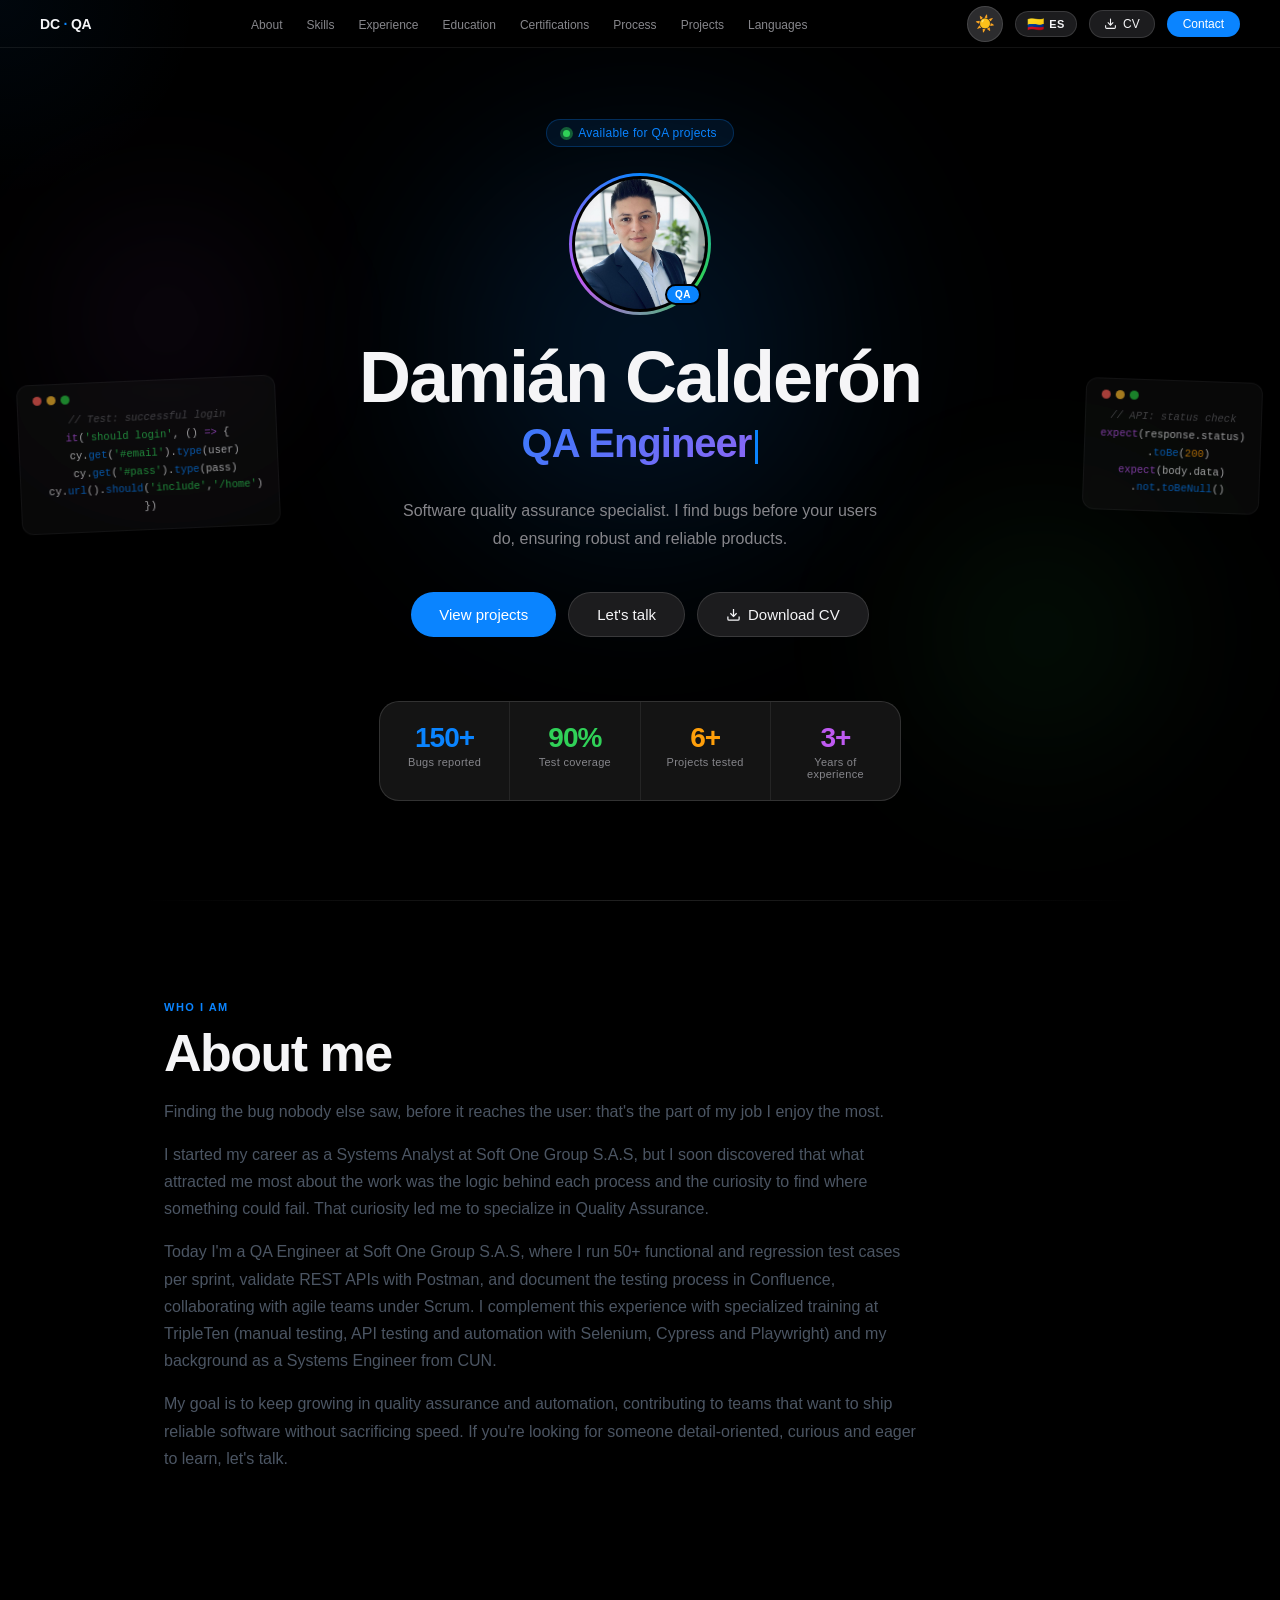
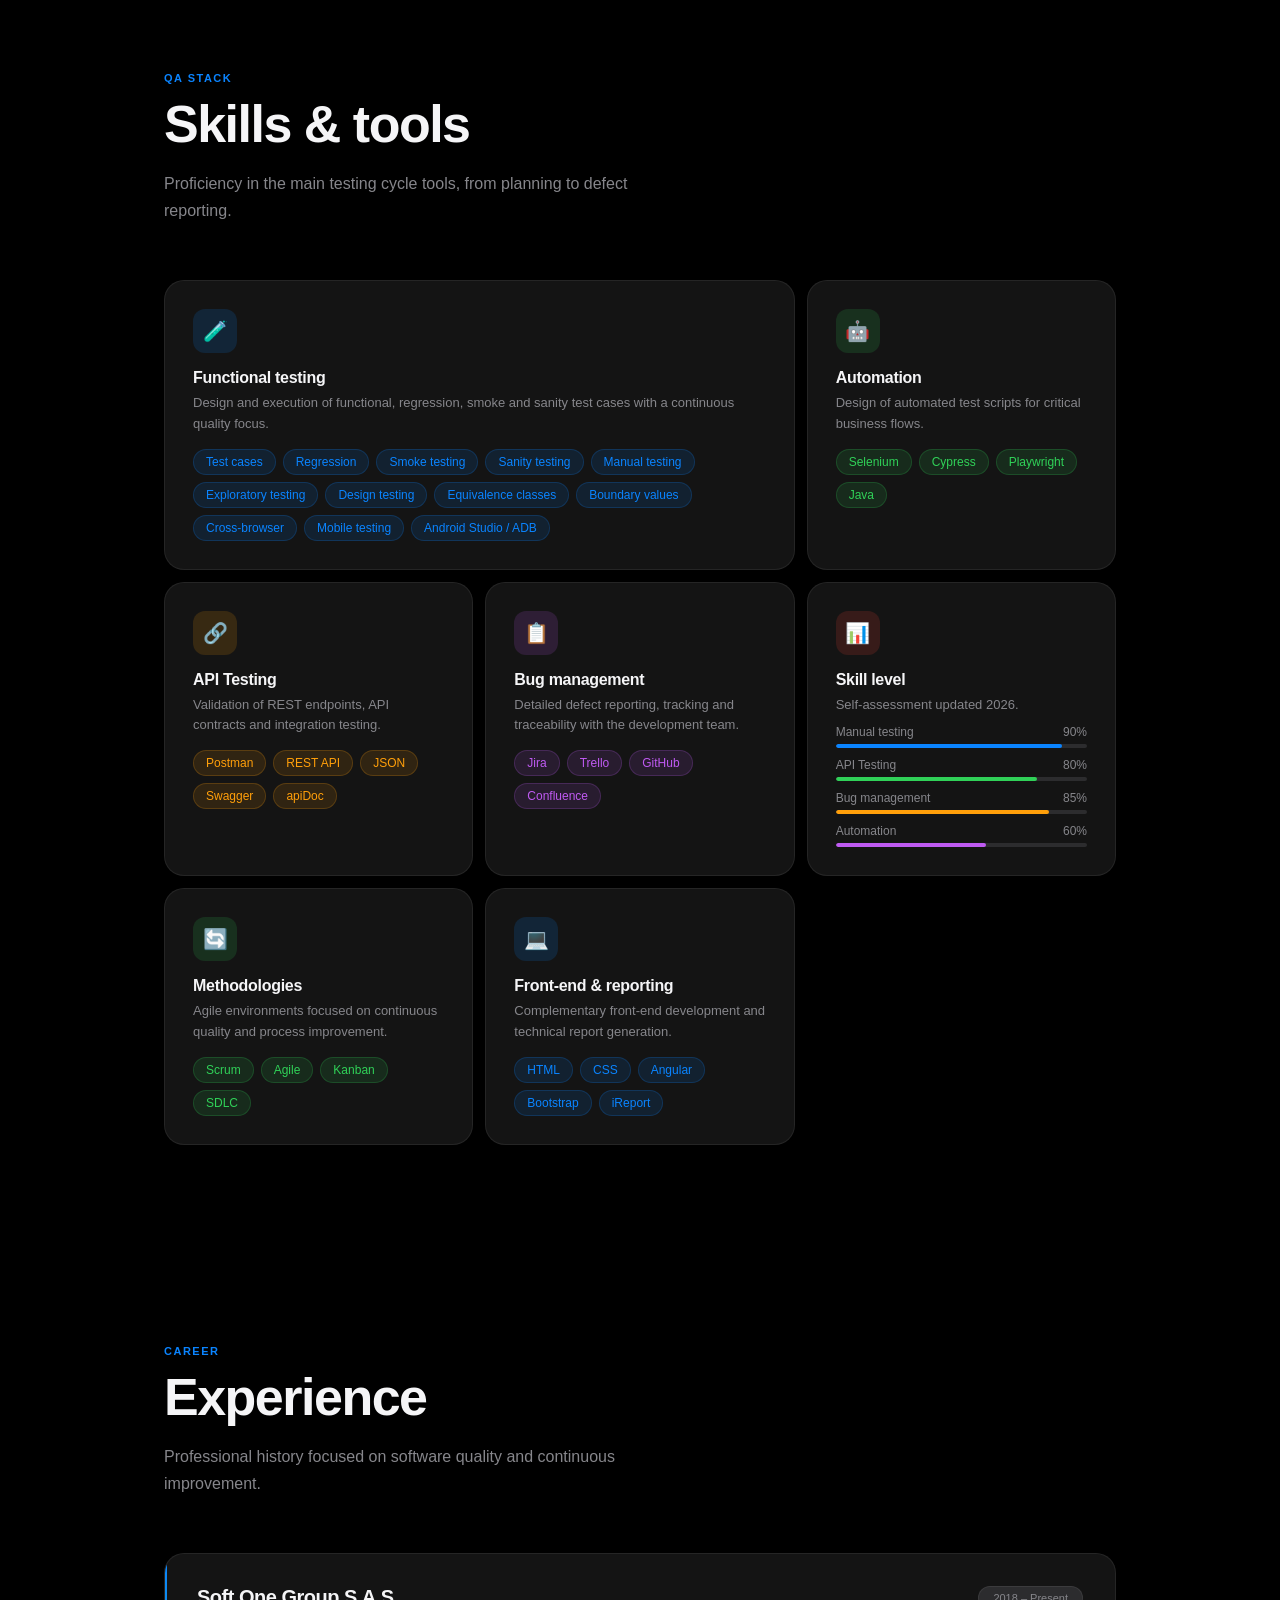
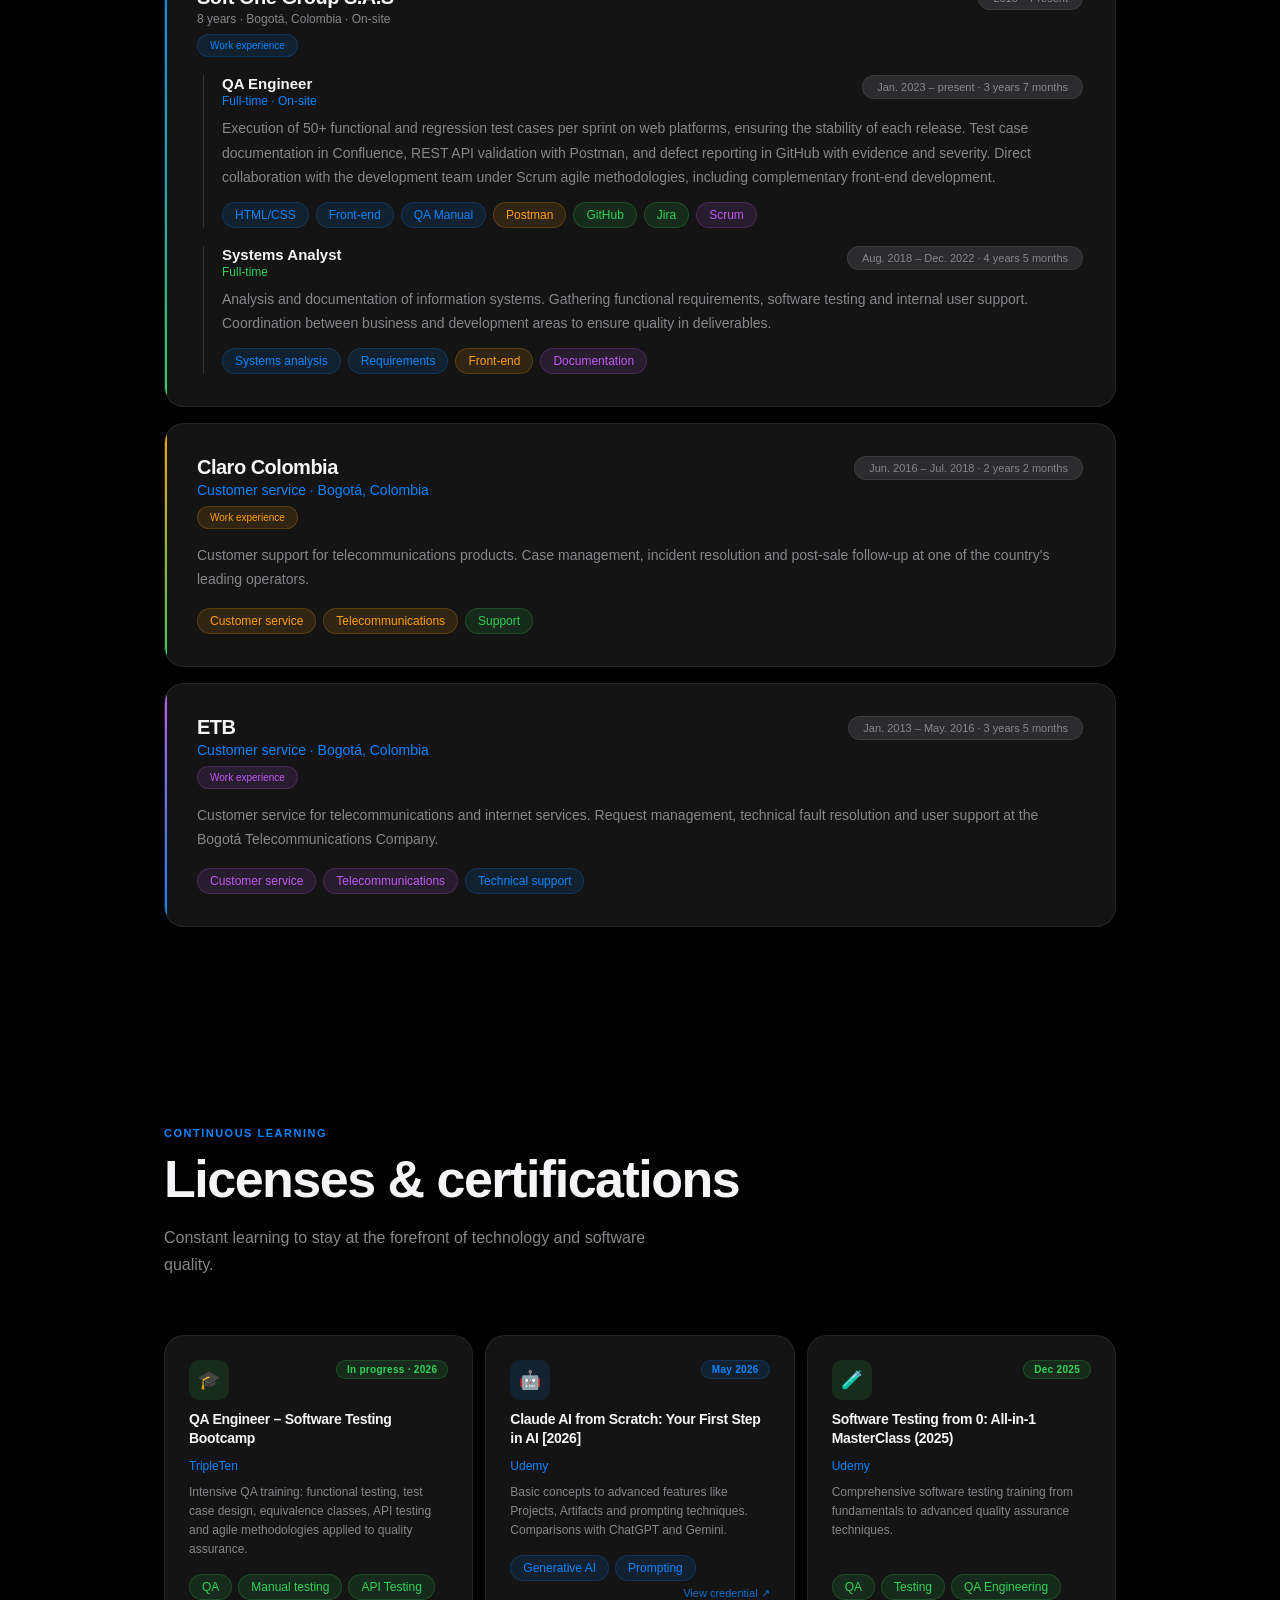
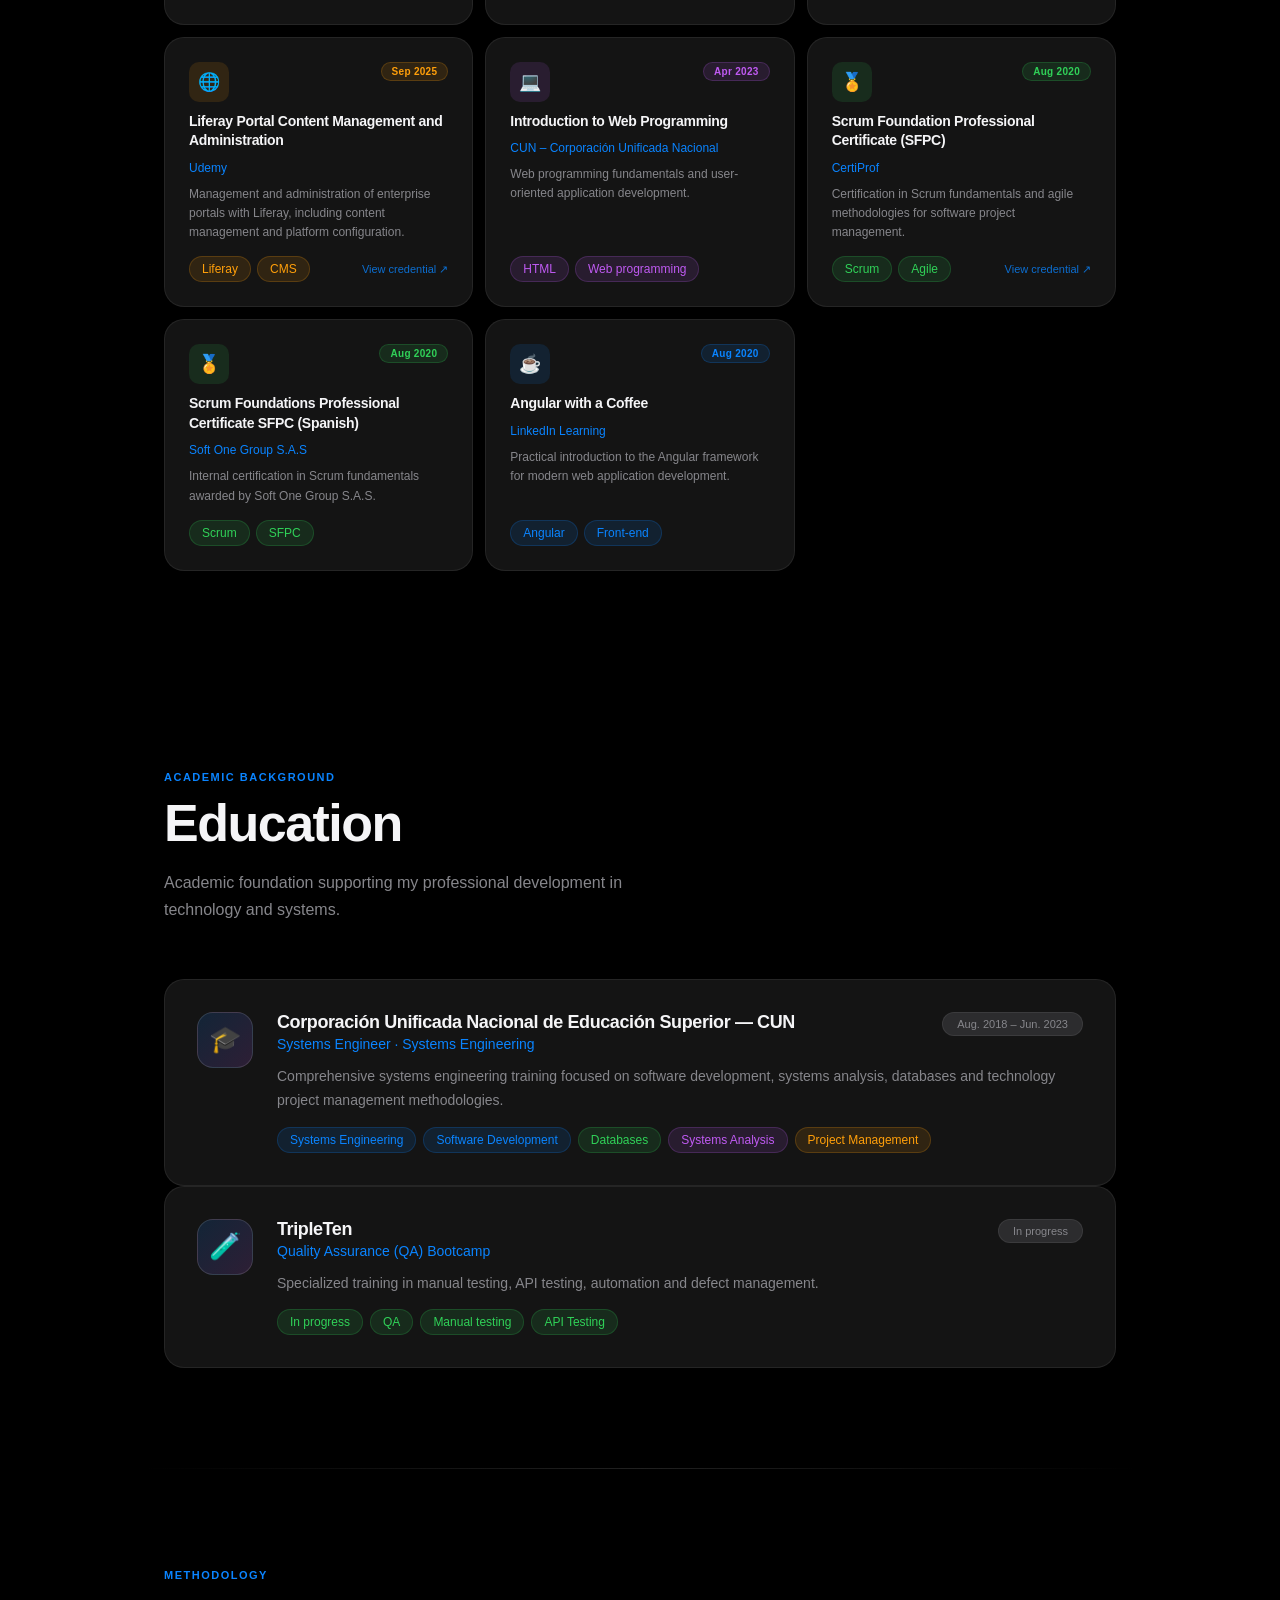
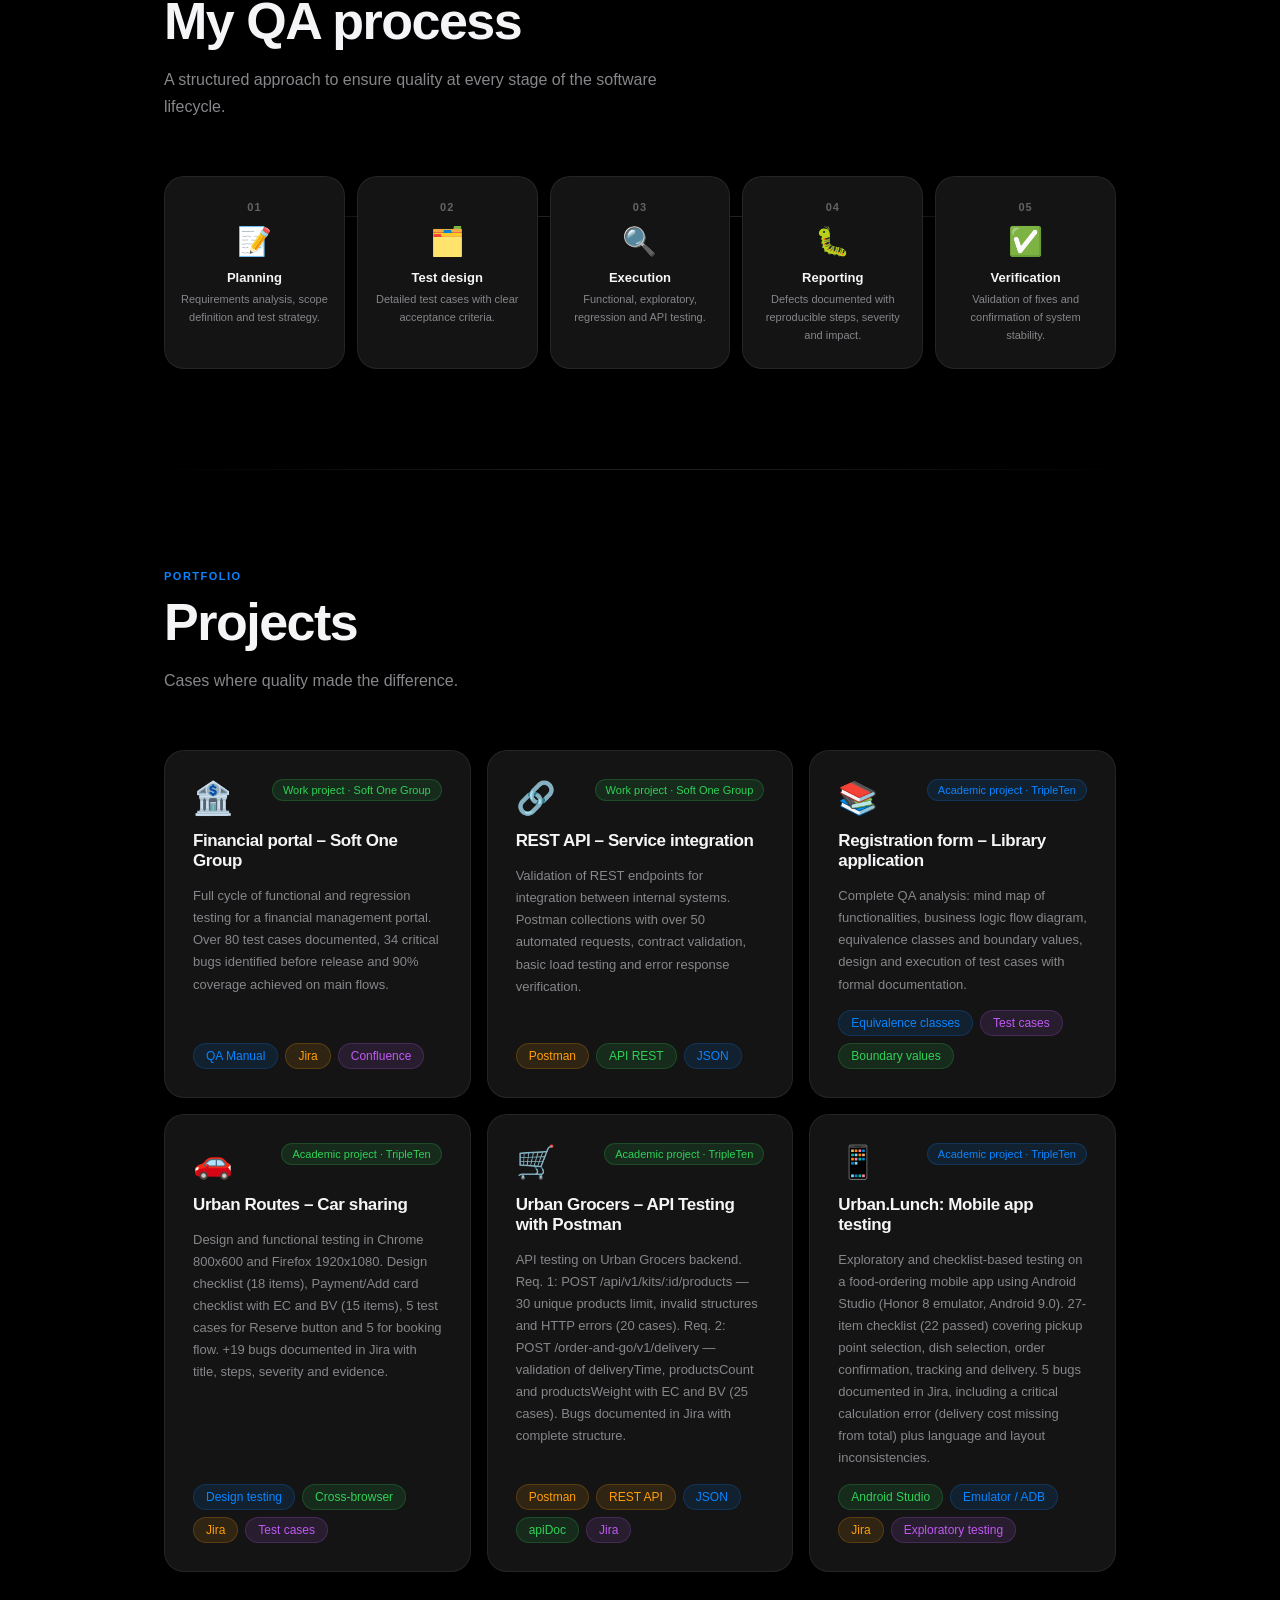
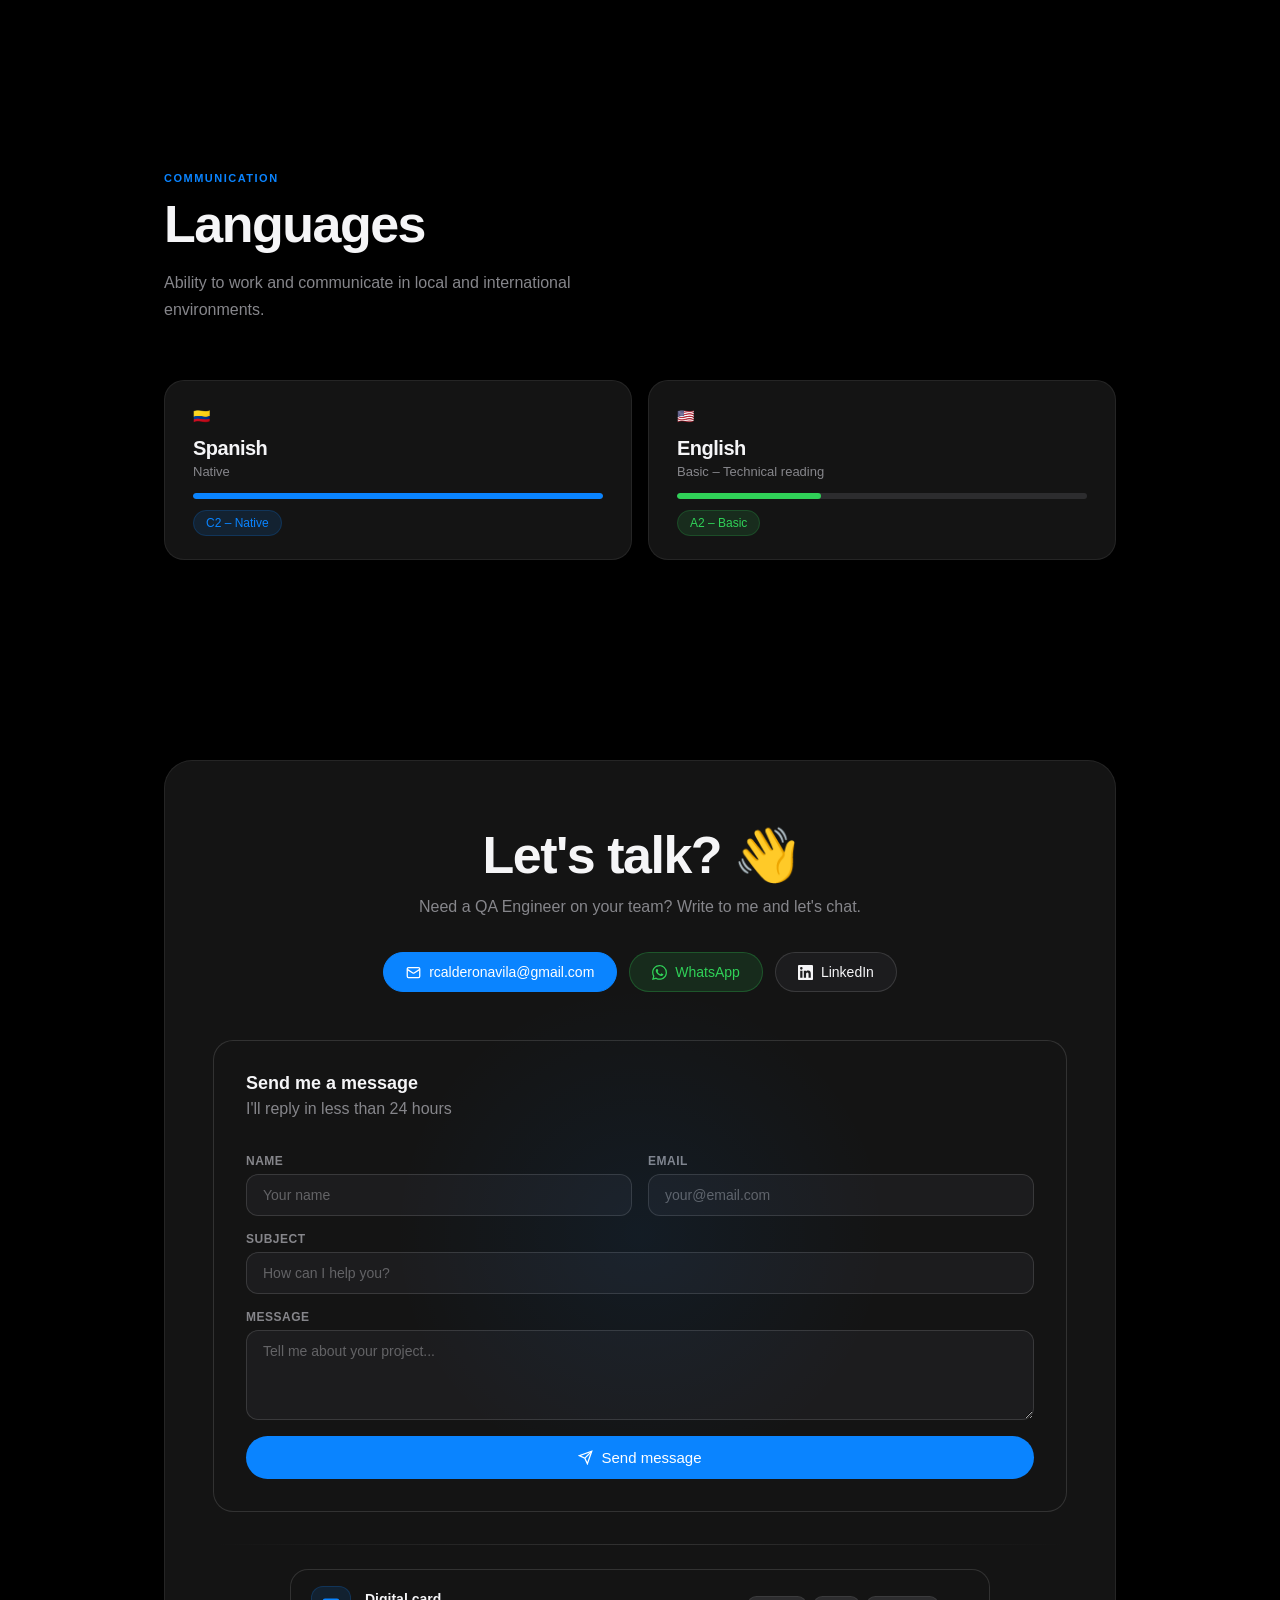
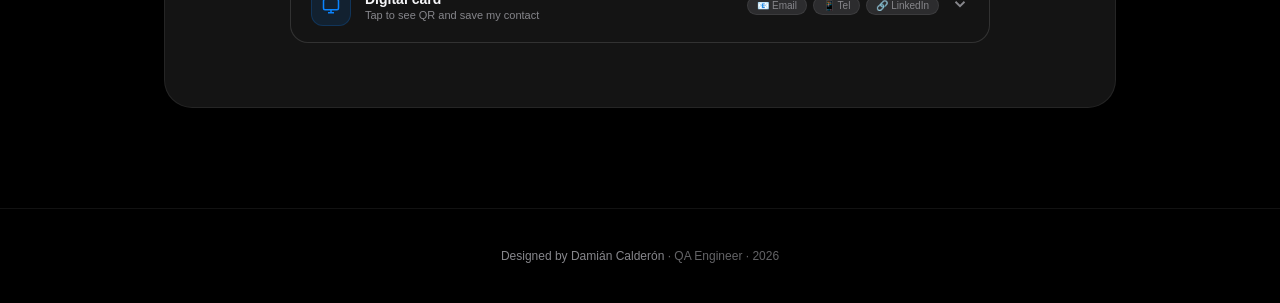
==== portafolio_damian_todo_en_uno.html @ 84bf63a2 "Add files via upload se ajusta proyectos" ====
<!DOCTYPE html>
<html lang="es" data-theme="dark" data-lang="es">
<head>
  <meta charset="UTF-8"/>
  <meta name="viewport" content="width=device-width, initial-scale=1.0"/>
  <title>Damián Calderón – QA Engineer | Bogotá, Colombia</title>

  <!-- SEO -->
  <meta name="description" content="Damián Calderón – QA Engineer especialista en aseguramiento de calidad de software. Pruebas funcionales, API testing, Postman, Jira. Bogotá, Colombia."/>
  <meta name="keywords" content="QA Engineer, Quality Assurance, Tester, Bogotá, Colombia, Damián Calderón, pruebas software, Postman, Jira, Scrum"/>
  <meta name="author" content="Damián Calderón"/>
  <meta name="robots" content="index, follow"/>

  <!-- Open Graph -->
  <meta property="og:title" content="Damián Calderón – QA Engineer"/>
  <meta property="og:description" content="Especialista en aseguramiento de calidad de software. Encuentro los bugs antes que tus usuarios."/>
  <meta property="og:type" content="website"/>
  <meta property="og:url" content="https://damian-calderon-qa.netlify.app/"/>
  <meta property="og:image" content="https://damian-calderon-qa.netlify.app/perfilDamian.jpeg"/>
  <meta property="og:locale" content="es_CO"/>

  <!-- Twitter Card -->
  <meta name="twitter:card" content="summary_large_image"/>
  <meta name="twitter:title" content="Damián Calderón – QA Engineer"/>
  <meta name="twitter:description" content="Especialista en aseguramiento de calidad de software en Bogotá, Colombia."/>
  <meta name="twitter:image" content="https://damian-calderon-qa.netlify.app/perfilDamian.jpeg"/>

  <!-- Favicon -->
  <link rel="icon" href="data:image/svg+xml,<svg xmlns='http://www.w3.org/2000/svg' viewBox='0 0 100 100'><rect width='100' height='100' rx='22' fill='%230a84ff'/><text y='.9em' font-size='52' font-family='system-ui,sans-serif' font-weight='700' fill='white' x='50%' text-anchor='middle' dy='0.1em'>DC</text></svg>"/>

  <style>
/* ── RESET ── */
*, *::before, *::after { margin: 0; padding: 0; box-sizing: border-box; }

/* ── TOKENS ── */
[data-theme="dark"] {
  --bg: #000; --s2: #141414; --s3: #1c1c1e; --s4: #2c2c2e;
  --border: rgba(255,255,255,0.07); --border2: rgba(255,255,255,0.13);
  --text: #f5f5f7; --muted: #86868b; --muted2: #636366;
  --nav-bg: rgba(0,0,0,0.72); --card-bg: #141414; --card-hover: #1c1c1e;
  --orb1: rgba(10,132,255,0.18); --orb2: rgba(48,209,88,0.10); --orb3: rgba(191,90,242,0.10);
}
[data-theme="light"] {
  --bg: #f5f5f7; --s2: #ffffff; --s3: #f0f0f2; --s4: #e5e5ea;
  --border: rgba(0,0,0,0.08); --border2: rgba(0,0,0,0.14);
  --text: #1d1d1f; --muted: #6e6e73; --muted2: #aeaeb2;
  --nav-bg: rgba(245,245,247,0.78); --card-bg: #ffffff; --card-hover: #f0f0f2;
  --orb1: rgba(10,132,255,0.10); --orb2: rgba(48,209,88,0.07); --orb3: rgba(191,90,242,0.07);
}
:root {
  --accent: #0a84ff; --green: #30d158; --orange: #ff9f0a;
  --purple: #bf5af2; --red: #ff453a;
  --font: -apple-system, BlinkMacSystemFont, 'SF Pro Display', 'Helvetica Neue', sans-serif;
}

html { scroll-behavior: smooth; }
body {
  background: var(--bg); color: var(--text);
  font-family: var(--font); -webkit-font-smoothing: antialiased;
  overflow-x: hidden; transition: background .4s, color .4s;
}
::-webkit-scrollbar { width: 5px; }
::-webkit-scrollbar-thumb { background: var(--s4); border-radius: 3px; }

/* ── REVEAL ── */
.reveal { opacity: 0; transform: translateY(28px); transition: opacity .7s cubic-bezier(.4,0,.2,1), transform .7s cubic-bezier(.4,0,.2,1); }
.reveal.visible { opacity: 1; transform: none; }
.delay-1 { transition-delay: .1s; }
.delay-2 { transition-delay: .2s; }
.delay-3 { transition-delay: .3s; }
.delay-4 { transition-delay: .4s; }
.delay-5 { transition-delay: .5s; }
.delay-6 { transition-delay: .6s; }

/* ── NAV ── */
nav {
  position: fixed; top: 0; left: 0; right: 0; z-index: 200;
  height: 48px; display: flex; align-items: center; justify-content: space-between;
  padding: 0 40px;
  -webkit-backdrop-filter: blur(24px) saturate(200%);
  backdrop-filter: blur(24px) saturate(200%);
  background: var(--nav-bg); border-bottom: 0.5px solid var(--border);
  transition: background .4s;
}
.nav-logo { font-size: 14px; font-weight: 600; letter-spacing: -.2px; }
.nav-logo span { color: var(--accent); }
.nav-links { display: flex; gap: 24px; list-style: none; align-items: center; }
.nav-links a { font-size: 12px; color: var(--muted); text-decoration: none; transition: color .2s; }
.nav-links a:hover { color: var(--text); }
.nav-right { display: flex; align-items: center; gap: 12px; }
.nav-cta {
  background: var(--accent); color: #fff; padding: 6px 16px;
  border-radius: 980px; font-size: 12px; font-weight: 500; text-decoration: none;
  transition: opacity .2s, transform .2s;
}
.nav-cta:hover { opacity: .85; transform: scale(1.04); }
.theme-toggle {
  width: 36px; height: 36px; border-radius: 50%;
  background: var(--s4); border: 0.5px solid var(--border2);
  display: flex; align-items: center; justify-content: center;
  cursor: pointer; font-size: 16px; transition: all .3s;
}
.theme-toggle:hover { transform: scale(1.1) rotate(15deg); }

/* ── HERO ── */
.hero {
  min-height: 100vh; display: flex; flex-direction: column;
  align-items: center; justify-content: center;
  text-align: center; padding: 100px 24px 80px;
  position: relative; overflow: hidden;
}
.orb { position: absolute; border-radius: 50%; pointer-events: none; filter: blur(70px); }
.orb1 { width: 600px; height: 600px; background: radial-gradient(circle, var(--orb1) 0%, transparent 70%); top: 5%; left: 50%; transform: translateX(-50%); animation: float1 8s ease-in-out infinite; }
.orb2 { width: 350px; height: 350px; background: radial-gradient(circle, var(--orb2) 0%, transparent 70%); bottom: 10%; right: 5%; animation: float2 10s ease-in-out infinite; }
.orb3 { width: 280px; height: 280px; background: radial-gradient(circle, var(--orb3) 0%, transparent 70%); top: 20%; left: 2%; animation: float3 12s ease-in-out infinite; }
@keyframes float1 { 0%,100%{transform:translateX(-50%) translateY(0);} 50%{transform:translateX(-50%) translateY(-24px);} }
@keyframes float2 { 0%,100%{transform:translateY(0);} 50%{transform:translateY(-18px);} }
@keyframes float3 { 0%,100%{transform:translateY(0);} 50%{transform:translateY(20px);} }

/* AVATAR */
.avatar-wrap { position: relative; width: 130px; height: 130px; margin: 0 auto 32px; animation: avatarIn .9s .2s both; }
@keyframes avatarIn { from{opacity:0;transform:scale(.7) translateY(20px);} to{opacity:1;transform:scale(1) translateY(0);} }
.avatar-ring { position: absolute; inset: -6px; border-radius: 50%; background: conic-gradient(from 0deg, #0a84ff, #30d158, #bf5af2, #0a84ff); animation: spin 4s linear infinite; z-index: 0; }
.avatar-ring2 { position: absolute; inset: -3px; border-radius: 50%; background: var(--bg); z-index: 1; transition: background .4s; }
.avatar-img {
  position: relative; z-index: 2; width: 130px; height: 130px;
  border-radius: 50%; overflow: hidden;
  display: flex; align-items: center; justify-content: center;
  background: linear-gradient(135deg, #0a84ff, #30d158); font-size: 40px; font-weight: 700; color: #fff;
}
.avatar-img img { width: 100%; height: 100%; object-fit: cover; }
.avatar-badge-qa {
  position: absolute; bottom: 4px; right: 4px; z-index: 3;
  background: var(--accent); color: #fff; font-size: 10px; font-weight: 700;
  padding: 3px 8px; border-radius: 980px; border: 2px solid var(--bg);
  letter-spacing: .5px; transition: border-color .4s;
}
@keyframes spin { from{transform:rotate(0deg);} to{transform:rotate(360deg);} }

.hero-badge {
  display: inline-flex; align-items: center; gap: 8px;
  background: rgba(10,132,255,0.1); border: 0.5px solid rgba(10,132,255,0.25);
  border-radius: 980px; padding: 6px 16px; font-size: 12px; color: var(--accent);
  margin-bottom: 32px; letter-spacing: .3px; animation: fadeDown .8s .1s both;
}
.pulse { width: 7px; height: 7px; border-radius: 50%; background: var(--green); position: relative; flex-shrink: 0; }
.pulse::after { content: ''; position: absolute; inset: -3px; border-radius: 50%; background: rgba(48,209,88,0.4); animation: ripple 2s infinite; }
@keyframes ripple { 0%{transform:scale(1);opacity:.8;} 100%{transform:scale(2.2);opacity:0;} }

h1 { animation: fadeUp .8s .3s both; margin-bottom: 20px; }
.name { font-size: clamp(40px, 7vw, 72px); font-weight: 700; letter-spacing: -2px; line-height: 1; }
.title-grad {
  font-size: clamp(22px, 4vw, 40px); font-weight: 600; letter-spacing: -1px;
  background: linear-gradient(135deg, var(--accent), var(--purple));
  -webkit-background-clip: text; -webkit-text-fill-color: transparent; background-clip: text;
  margin-top: 8px; min-height: 1.4em;
}
.hero-sub { font-size: 16px; color: var(--muted); max-width: 480px; line-height: 1.7; margin-bottom: 40px; animation: fadeUp .8s .4s both; }
@keyframes fadeDown { from{opacity:0;transform:translateY(-20px);} to{opacity:1;transform:none;} }
@keyframes fadeUp { from{opacity:0;transform:translateY(20px);} to{opacity:1;transform:none;} }

.hero-btns { display: flex; gap: 12px; justify-content: center; flex-wrap: wrap; margin-bottom: 64px; animation: fadeUp .8s .45s both; }

.btn { display: inline-flex; align-items: center; gap: 8px; padding: 13px 28px; border-radius: 980px; font-size: 15px; font-weight: 500; text-decoration: none; transition: all .25s; border: none; cursor: pointer; font-family: var(--font); }
.btn-blue { background: var(--accent); color: #fff; }
.btn-blue:hover { background: #3395ff; transform: translateY(-2px); box-shadow: 0 8px 24px rgba(10,132,255,0.3); }
.btn-outline { background: var(--s3); color: var(--text); border: 0.5px solid var(--border2); }
.btn-outline:hover { background: var(--s4); transform: translateY(-2px); }

/* STATS */
.stats { display: flex; border: 0.5px solid var(--border2); border-radius: 20px; overflow: hidden; background: var(--s2); max-width: 620px; margin: 0 auto; animation: fadeUp .8s .55s both; transition: background .4s; }
.stat { flex: 1; padding: 20px 24px; text-align: center; border-right: 0.5px solid var(--border); transition: background .2s; }
.stat:last-child { border-right: none; }
.stat:hover { background: var(--s3); }
.stat-n { font-size: 28px; font-weight: 700; letter-spacing: -1px; }
.stat-l { font-size: 11px; color: var(--muted); margin-top: 2px; letter-spacing: .3px; }

/* ── SECTIONS ── */
.section { padding: 100px 24px; max-width: 1000px; margin: 0 auto; }
.sec-tag { font-size: 11px; font-weight: 600; color: var(--accent); letter-spacing: 1.5px; text-transform: uppercase; margin-bottom: 12px; }
.sec-title { font-size: clamp(32px, 5vw, 52px); font-weight: 700; letter-spacing: -1.5px; line-height: 1.1; margin-bottom: 16px; }
.sec-sub { font-size: 16px; color: var(--muted); max-width: 500px; line-height: 1.7; margin-bottom: 56px; }
.divider { height: 0.5px; background: linear-gradient(90deg, transparent, var(--border2), transparent); max-width: 1000px; margin: 0 auto; }

/* ── BENTO ── */
.bento { display: grid; grid-template-columns: repeat(3, 1fr); gap: 12px; }
.bento-card { background: var(--card-bg); border: 0.5px solid var(--border); border-radius: 20px; padding: 28px; transition: border-color .3s, background .3s, transform .3s; }
.bento-card:hover { border-color: var(--border2); background: var(--card-hover); transform: translateY(-3px); }
.bento-card.wide { grid-column: span 2; }
.bc-icon { width: 44px; height: 44px; border-radius: 12px; display: flex; align-items: center; justify-content: center; font-size: 20px; margin-bottom: 16px; }
.bc-title { font-size: 16px; font-weight: 600; margin-bottom: 6px; letter-spacing: -.3px; }
.bc-desc { font-size: 13px; color: var(--muted); line-height: 1.6; }
.skill-pills { display: flex; flex-wrap: wrap; gap: 7px; margin-top: 14px; }
.pill { font-size: 12px; padding: 5px 12px; border-radius: 980px; font-weight: 500; }
.pill-blue  { background: rgba(10,132,255,0.12); color: var(--accent); border: 0.5px solid rgba(10,132,255,0.2); }
.pill-green { background: rgba(48,209,88,0.12);  color: var(--green);  border: 0.5px solid rgba(48,209,88,0.2); }
.pill-orange{ background: rgba(255,159,10,0.12); color: var(--orange); border: 0.5px solid rgba(255,159,10,0.2); }
.pill-purple{ background: rgba(191,90,242,0.12); color: var(--purple); border: 0.5px solid rgba(191,90,242,0.2); }
.skill-bar { margin-top: 10px; }
.sb-row { display: flex; justify-content: space-between; font-size: 12px; color: var(--muted); margin-bottom: 5px; }
.sb-track { height: 4px; background: var(--s4); border-radius: 2px; overflow: hidden; }
.sb-fill { height: 100%; border-radius: 2px; width: 0; transition: width 1.2s cubic-bezier(.4,0,.2,1); }

/* ── EXPERIENCE ── */
.exp-list { display: flex; flex-direction: column; gap: 16px; }
.exp-card { background: var(--card-bg); border: 0.5px solid var(--border); border-radius: 20px; padding: 32px; position: relative; overflow: hidden; transition: border-color .3s, transform .3s, background .4s; }
.exp-card:hover { border-color: var(--border2); transform: translateY(-2px); }
.exp-line { position: absolute; left: 0; top: 0; bottom: 0; width: 2px; background: linear-gradient(180deg, var(--accent), var(--green)); }
.exp-top { display: flex; justify-content: space-between; align-items: flex-start; gap: 16px; margin-bottom: 14px; }
.exp-co { font-size: 20px; font-weight: 700; letter-spacing: -.5px; }
.exp-role { font-size: 14px; color: var(--accent); margin-top: 3px; font-weight: 500; }
.exp-date { font-size: 11px; color: var(--muted); background: var(--s4); border: 0.5px solid var(--border); border-radius: 980px; padding: 5px 14px; white-space: nowrap; flex-shrink: 0; }
.exp-desc { font-size: 14px; color: var(--muted); line-height: 1.75; }
.exp-tags { display: flex; flex-wrap: wrap; gap: 7px; margin-top: 16px; }

/* ── PROCESS ── */
.process-grid { display: grid; grid-template-columns: repeat(5, 1fr); gap: 12px; position: relative; }
.process-grid::before { content: ''; position: absolute; top: 40px; left: 10%; right: 10%; height: 1px; background: linear-gradient(90deg, transparent, var(--border2) 20%, var(--border2) 80%, transparent); }
.process-card { background: var(--card-bg); border: 0.5px solid var(--border); border-radius: 20px; padding: 24px 16px; text-align: center; transition: border-color .3s, transform .3s, background .4s; position: relative; z-index: 1; }
.process-card:hover { border-color: rgba(10,132,255,0.4); transform: translateY(-4px); background: var(--card-hover); }
.process-num { font-size: 11px; font-weight: 600; color: var(--muted2); letter-spacing: 1px; margin-bottom: 12px; }
.process-icon { font-size: 28px; margin-bottom: 12px; }
.process-title { font-size: 13px; font-weight: 600; margin-bottom: 6px; }
.process-desc { font-size: 11px; color: var(--muted); line-height: 1.6; }

/* ── PROJECTS ── */
.proj-grid { display: grid; grid-template-columns: repeat(auto-fit, minmax(280px, 1fr)); gap: 16px; }
.proj-card { background: var(--card-bg); border: 0.5px solid var(--border); border-radius: 20px; padding: 28px; display: flex; flex-direction: column; gap: 14px; transition: all .3s; cursor: pointer; }
.proj-card:hover { border-color: var(--border2); transform: translateY(-5px); background: var(--card-hover); }
.proj-header { display: flex; justify-content: space-between; align-items: flex-start; }
.proj-emoji { font-size: 32px; }
.proj-title { font-size: 17px; font-weight: 600; letter-spacing: -.4px; }
.proj-desc { font-size: 13px; color: var(--muted); line-height: 1.7; flex: 1; }
.proj-footer { display: flex; gap: 7px; flex-wrap: wrap; }

/* ── CONTACT ── */
.contact-wrap { background: var(--card-bg); border: 0.5px solid var(--border); border-radius: 28px; padding: 64px 48px; text-align: center; position: relative; overflow: hidden; transition: background .4s; }
.contact-orb { position: absolute; width: 500px; height: 500px; border-radius: 50%; background: radial-gradient(circle, rgba(10,132,255,0.07) 0%, transparent 70%); top: 50%; left: 50%; transform: translate(-50%,-50%); pointer-events: none; animation: float1 8s ease-in-out infinite; }
.contact-wrap h2 { font-size: clamp(28px, 5vw, 52px); font-weight: 700; letter-spacing: -1.5px; margin-bottom: 12px; position: relative; }
.contact-wrap p { color: var(--muted); font-size: 16px; margin-bottom: 36px; position: relative; }
.contact-links { display: flex; gap: 12px; justify-content: center; flex-wrap: wrap; position: relative; margin-bottom: 48px; }
.c-link { display: flex; align-items: center; gap: 8px; padding: 11px 22px; border-radius: 980px; font-size: 14px; font-weight: 500; text-decoration: none; border: 0.5px solid var(--border2); background: var(--s3); color: var(--text); transition: all .25s; }
.c-link:hover { background: var(--s4); transform: translateY(-2px); }
.c-link.primary { background: var(--accent); border-color: var(--accent); color: #fff; }
.c-link.primary:hover { background: #3395ff; box-shadow: 0 8px 24px rgba(10,132,255,0.3); }
.c-link.wa { background: rgba(48,209,88,0.12); border-color: rgba(48,209,88,0.25); color: var(--green); }
.c-link.wa:hover { background: rgba(48,209,88,0.2); }

/* ── QR SECTION ── */
.qr-section { position: relative; display: flex; flex-direction: column; align-items: center; gap: 16px; }
.qr-divider { width: 100%; max-width: 320px; height: 0.5px; background: linear-gradient(90deg, transparent, var(--border2), transparent); margin: 0 auto 8px; }
.qr-label-top { font-size: 11px; font-weight: 600; color: var(--accent); letter-spacing: 1.5px; text-transform: uppercase; }
.qr-desc { font-size: 13px; color: var(--muted); max-width: 280px; line-height: 1.6; }
.qr-card {
  background: var(--s2); border: 0.5px solid var(--border2); border-radius: 20px;
  padding: 20px; display: inline-flex; flex-direction: column; align-items: center; gap: 12px;
  position: relative; transition: transform .3s, border-color .3s;
}
.qr-card:hover { transform: translateY(-3px); border-color: rgba(10,132,255,0.3); }
.qr-card::before {
  content: ''; position: absolute; inset: -1px; border-radius: 21px;
  background: conic-gradient(from 0deg, #0a84ff22, #30d15822, #bf5af222, #0a84ff22);
  z-index: -1; opacity: 0; transition: opacity .3s;
}
.qr-card:hover::before { opacity: 1; }
#qrcode { line-height: 0; border-radius: 8px; overflow: hidden; }
#qrcode canvas, #qrcode img { border-radius: 8px; display: block; }
.qr-footer-text { font-size: 11px; color: var(--muted2); letter-spacing: .3px; }
.qr-vcard-hint {
  display: flex; align-items: center; gap: 6px;
  background: rgba(10,132,255,0.08); border: 0.5px solid rgba(10,132,255,0.2);
  border-radius: 980px; padding: 5px 14px; font-size: 11px; color: var(--accent);
}

/* ── CURSOR GLOW ── */
#cursor-glow { pointer-events: none; position: fixed; width: 400px; height: 400px; border-radius: 50%; background: radial-gradient(circle, rgba(10,132,255,0.05) 0%, transparent 70%); transform: translate(-50%,-50%); z-index: 999; transition: left .12s ease, top .12s ease; mix-blend-mode: screen; }
[data-theme="light"] #cursor-glow { display: none; }
  .cert-grid { grid-template-columns: 1fr; }

/* ── TYPING CURSOR ── */
.cursor-blink { display: inline-block; width: 3px; height: .85em; background: var(--accent); margin-left: 4px; vertical-align: middle; animation: blink .9s step-end infinite; }
@keyframes blink { 0%,100%{opacity:1;} 50%{opacity:0;} }

/* ── QR TRIGGER ── */
.qr-trigger { background: var(--s2); border: 0.5px solid var(--border2); border-radius: 20px; padding: 20px; display: inline-flex; flex-direction: column; align-items: center; gap: 12px; cursor: pointer; font-family: var(--font); transition: transform .3s, border-color .3s, box-shadow .3s; }
.qr-trigger:hover { transform: translateY(-4px) scale(1.02); border-color: rgba(10,132,255,0.4); box-shadow: 0 12px 40px rgba(10,132,255,0.15); }
.qr-trigger:hover .qr-vcard-hint { background: rgba(10,132,255,0.15); }

/* ── MODAL ── */
.modal-overlay { display: none; position: fixed; inset: 0; z-index: 1000; background: rgba(0,0,0,0.75); -webkit-backdrop-filter: blur(12px); backdrop-filter: blur(12px); align-items: center; justify-content: center; padding: 20px; animation: fadeIn .2s ease; }
.modal-overlay.open { display: flex; }
@keyframes fadeIn { from{opacity:0;} to{opacity:1;} }
.modal-card { background: #fff; border-radius: 24px; width: 100%; max-width: 600px; overflow: hidden; position: relative; animation: slideUp .3s cubic-bezier(.4,0,.2,1); box-shadow: 0 32px 80px rgba(0,0,0,0.4); max-height: 90vh; overflow-y: auto; }
@keyframes slideUp { from{opacity:0;transform:translateY(30px) scale(.97);} to{opacity:1;transform:none;} }
.modal-close { position: absolute; top: 14px; right: 14px; z-index: 10; width: 32px; height: 32px; border-radius: 50%; background: rgba(255,255,255,0.15); border: none; color: #fff; font-size: 14px; cursor: pointer; display: flex; align-items: center; justify-content: center; transition: background .2s; }
.modal-close:hover { background: rgba(255,255,255,0.3); }

.mc-header { background: #0a1628; padding: 36px 32px 28px; text-align: center; position: relative; overflow: hidden; }
.mc-orb { position: absolute; width: 300px; height: 300px; border-radius: 50%; background: radial-gradient(circle, rgba(10,132,255,0.25) 0%, transparent 70%); top: -80px; left: 50%; transform: translateX(-50%); }
.mc-orb2 { position: absolute; width: 180px; height: 180px; border-radius: 50%; background: radial-gradient(circle, rgba(191,90,242,0.15) 0%, transparent 70%); bottom: -40px; right: -20px; }
.mc-avatar-wrap { position: relative; width: 90px; height: 90px; margin: 0 auto 16px; }
.mc-avatar-ring { position: absolute; inset: -5px; border-radius: 50%; background: conic-gradient(from 0deg, #0a84ff, #30d158, #bf5af2, #0a84ff); animation: spin 4s linear infinite; }
.mc-avatar-ring2 { position: absolute; inset: -2px; border-radius: 50%; background: #0a1628; }
.mc-avatar-img { position: relative; z-index: 2; width: 90px; height: 90px; border-radius: 50%; overflow: hidden; display: flex; align-items: center; justify-content: center; background: linear-gradient(135deg, #0a84ff, #30d158); font-size: 28px; font-weight: 700; color: #fff; }
.mc-avatar-img img { width: 100%; height: 100%; object-fit: cover; }
.mc-badge-qa { position: absolute; bottom: 2px; right: 2px; z-index: 3; background: #0a84ff; color: #fff; font-size: 9px; font-weight: 700; padding: 2px 7px; border-radius: 980px; border: 2px solid #0a1628; letter-spacing: .5px; }
.mc-available { display: inline-flex; align-items: center; gap: 7px; background: rgba(48,209,88,0.15); border: 0.5px solid rgba(48,209,88,0.3); border-radius: 980px; padding: 4px 12px; font-size: 11px; color: #30d158; margin-bottom: 12px; position: relative; z-index: 2; }
.mc-name { font-size: 24px; font-weight: 700; letter-spacing: -1px; color: #fff; position: relative; z-index: 2; }
.mc-role { font-size: 13px; color: rgba(255,255,255,0.6); margin-top: 4px; position: relative; z-index: 2; }

.mc-body { display: flex; gap: 0; }
.mc-info-col { flex: 1; padding: 24px 24px 28px; border-right: 0.5px solid var(--border); }
.mc-qr-col { width: 200px; padding: 24px 20px 28px; display: flex; flex-direction: column; align-items: center; gap: 12px; flex-shrink: 0; }
.mc-section-label { font-size: 10px; letter-spacing: 1.5px; text-transform: uppercase; color: var(--muted); font-weight: 600; margin-bottom: 10px; }
.mc-row { display: flex; align-items: center; gap: 12px; padding: 9px 0; border-bottom: 0.5px solid var(--border); text-decoration: none; color: inherit; transition: background .15s; border-radius: 8px; }
.mc-row:last-of-type { border-bottom: none; }
.mc-row:hover { background: var(--s3); padding-left: 6px; }
.mc-row-icon { width: 34px; height: 34px; border-radius: 10px; display: flex; align-items: center; justify-content: center; flex-shrink: 0; }
.mc-row-label { font-size: 10px; color: var(--muted); letter-spacing: .3px; text-transform: uppercase; }
.mc-row-value { font-size: 13px; color: var(--text); font-weight: 500; margin-top: 1px; }
.mc-pills { display: flex; flex-wrap: wrap; gap: 6px; }
.mc-qr-box { background: #fff; border: 1px solid #eee; border-radius: 14px; padding: 10px; }
.mc-qr-hint { font-size: 11px; color: var(--muted); text-align: center; line-height: 1.5; }
.mc-save-btn { display: flex; align-items: center; gap: 7px; background: #0a1628; color: #fff; border: none; border-radius: 980px; padding: 10px 18px; font-size: 12px; font-weight: 500; cursor: pointer; text-decoration: none; font-family: var(--font); transition: background .2s, transform .2s; margin-top: 4px; }
.mc-save-btn:hover { background: #0a84ff; transform: translateY(-1px); }
@media (max-width: 560px) { .mc-body { flex-direction: column; } .mc-info-col { border-right: none; border-bottom: 0.5px solid var(--border); } .mc-qr-col { width: 100%; } .modal-card { border-radius: 16px; } }

/* ── EDUCATION ── */
.edu-card { background: var(--card-bg); border: 0.5px solid var(--border); border-radius: 20px; padding: 32px; display: flex; gap: 24px; align-items: flex-start; transition: border-color .3s, transform .3s, background .4s; }
.edu-card:hover { border-color: var(--border2); transform: translateY(-2px); }
.edu-icon { width: 56px; height: 56px; border-radius: 16px; background: linear-gradient(135deg, rgba(10,132,255,0.15), rgba(191,90,242,0.15)); display: flex; align-items: center; justify-content: center; font-size: 26px; flex-shrink: 0; border: 0.5px solid var(--border2); }
.edu-body { flex: 1; }
.edu-top { display: flex; justify-content: space-between; align-items: flex-start; gap: 16px; margin-bottom: 12px; flex-wrap: wrap; }
.edu-institution { font-size: 18px; font-weight: 700; letter-spacing: -.4px; }
.edu-degree { font-size: 14px; color: var(--accent); font-weight: 500; margin-top: 3px; }
.edu-desc { font-size: 14px; color: var(--muted); line-height: 1.75; }
@media (max-width: 700px) { .edu-card { flex-direction: column; gap: 16px; } }

/* ── CERTIFICATIONS ── */
.cert-grid { display: grid; grid-template-columns: repeat(3, 1fr); gap: 12px; }
.cert-card { background: var(--card-bg); border: 0.5px solid var(--border); border-radius: 20px; padding: 24px; display: flex; flex-direction: column; gap: 10px; transition: all .3s; }
.cert-card:hover { border-color: var(--border2); transform: translateY(-3px); background: var(--card-hover); }
.cert-top { display: flex; justify-content: space-between; align-items: flex-start; }
.cert-icon { width: 40px; height: 40px; border-radius: 10px; display: flex; align-items: center; justify-content: center; font-size: 18px; flex-shrink: 0; }
.cert-badge { font-size: 10px; font-weight: 600; padding: 3px 10px; border-radius: 980px; letter-spacing: .3px; white-space: nowrap; }
.cert-badge-blue { background: rgba(10,132,255,0.12); color: var(--accent); border: 0.5px solid rgba(10,132,255,0.2); }
.cert-badge-green { background: rgba(48,209,88,0.12); color: var(--green); border: 0.5px solid rgba(48,209,88,0.2); }
.cert-badge-orange { background: rgba(255,159,10,0.12); color: var(--orange); border: 0.5px solid rgba(255,159,10,0.2); }
.cert-badge-purple { background: rgba(191,90,242,0.12); color: var(--purple); border: 0.5px solid rgba(191,90,242,0.2); }
.cert-title { font-size: 14px; font-weight: 600; letter-spacing: -.3px; line-height: 1.4; }
.cert-issuer { font-size: 12px; color: var(--accent); font-weight: 500; }
.cert-desc { font-size: 12px; color: var(--muted); line-height: 1.6; flex: 1; }
.cert-footer { display: flex; flex-wrap: wrap; align-items: center; gap: 6px; margin-top: 4px; }
.cert-link { font-size: 11px; color: var(--accent); text-decoration: none; margin-left: auto; opacity: .8; transition: opacity .2s; white-space: nowrap; }
.cert-link:hover { opacity: 1; }

footer { text-align: center; padding: 40px; color: var(--muted2); font-size: 12px; border-top: 0.5px solid var(--border); }
footer span { color: var(--muted); }

/* ── RESPONSIVE ── */
@media (max-width: 700px) {
  nav { padding: 0 16px; }
  .nav-links { display: none; }
  .bento { grid-template-columns: 1fr; }
  .bento-card.wide { grid-column: span 1; }
  .process-grid { grid-template-columns: 1fr 1fr; }
  .process-grid::before { display: none; }
  .contact-wrap { padding: 40px 24px; }
  .stats { flex-direction: column; }
  .stat { border-right: none; border-bottom: 0.5px solid var(--border); }
  .stat:last-child { border-bottom: none; }
  #cursor-glow { display: none; }
  .cert-grid { grid-template-columns: 1fr; }
}
/* ── BACK TO TOP ── */
#backToTop {
  position: fixed; bottom: 32px; right: 32px; z-index: 1001;
  width: 44px; height: 44px; border-radius: 50%;
  background: var(--accent); color: #fff;
  border: none; cursor: pointer; display: flex; align-items: center; justify-content: center;
  box-shadow: 0 4px 20px rgba(10,132,255,0.4);
  opacity: 0; pointer-events: none; transform: translateY(12px);
  transition: opacity .3s, transform .3s, background .2s;
}
#backToTop.visible { opacity: 1; pointer-events: auto; transform: translateY(0); }
#backToTop:hover { background: #3395ff; transform: translateY(-3px); box-shadow: 0 8px 28px rgba(10,132,255,0.5); }
@media (max-width: 700px) {
  #backToTop {
    bottom: calc(20px + env(safe-area-inset-bottom, 0px));
    right: 20px;
    width: 48px; height: 48px;
    opacity: 1 !important;
    pointer-events: auto !important;
    transform: none !important;
  }
}

/* ── FLOATING CODE SNIPPETS ── */
.code-float {
  position: absolute; z-index: 1; pointer-events: none;
  background: rgba(20,20,22,0.58);
  border: 0.5px solid rgba(255,255,255,0.07);
  border-radius: 12px; padding: 11px 15px 13px;
  -webkit-backdrop-filter: blur(10px); backdrop-filter: blur(10px);
  box-shadow: 0 6px 24px rgba(0,0,0,0.22);
  font-family: 'SF Mono', 'Fira Code', 'Cascadia Code', monospace;
  font-size: 10.5px; line-height: 1.7;
  opacity: 0.65;
  transition: opacity .3s;
}
.code-float:hover { opacity: 1; pointer-events: auto; }
[data-theme="light"] .code-float {
  background: rgba(255,255,255,0.70);
  border-color: rgba(0,0,0,0.07);
  box-shadow: 0 6px 24px rgba(0,0,0,0.08);
}
.code-float pre { margin: 0; white-space: pre; }
.cf-dots { display: flex; gap: 5px; margin-bottom: 8px; }
.cf-dot { width: 9px; height: 9px; border-radius: 50%; }
.cf-dot-red    { background: #ff5f57; }
.cf-dot-yellow { background: #febc2e; }
.cf-dot-green  { background: #28c840; }

/* syntax colors */
.cf-comment { color: #636366; font-style: italic; }
.cf-key     { color: #bf5af2; }
.cf-fn      { color: #0a84ff; }
.cf-str     { color: #30d158; }
.cf-num     { color: #ff9f0a; }
.cf-green   { color: #30d158; }
.cf-red     { color: #ff453a; }
[data-theme="light"] .cf-comment { color: #aeaeb2; }
[data-theme="light"] .cf-key     { color: #9b59b6; }

/* positions — solo 2, centrados verticalmente */
.code-float-1 {
  left: 1.5%; top: 50%; margin-top: -70px;
  transform: rotate(-2.5deg);
  animation: floatCode1 9s ease-in-out infinite;
}
.code-float-2 {
  right: 1.5%; top: 50%; margin-top: -70px;
  transform: rotate(2deg);
  animation: floatCode2 11s ease-in-out infinite;
}

@keyframes floatCode1 {
  0%,100% { transform: translateY(0) rotate(-2.5deg); }
  50%     { transform: translateY(-12px) rotate(-2.5deg); }
}
@keyframes floatCode2 {
  0%,100% { transform: translateY(0) rotate(2deg); }
  50%     { transform: translateY(-16px) rotate(2deg); }
}

/* ocultar en pantallas pequeñas */
@media (max-width: 1050px) {
  .code-float { display: none; }
}


/* ── CI/CD BADGE ── */
.cicd-badge {
  display: inline-flex; align-items: center; gap: 8px; flex-wrap: wrap; justify-content: center;
  background: rgba(255,255,255,0.04); border: 0.5px solid rgba(255,255,255,0.1);
  border-radius: 980px; padding: 7px 18px; margin-bottom: 20px;
  font-size: 11px; font-family: 'SF Mono', 'Fira Code', monospace;
  animation: fadeDown .8s .08s both;
}
[data-theme="light"] .cicd-badge {
  background: rgba(0,0,0,0.04); border-color: rgba(0,0,0,0.1);
}
.cicd-item { display: inline-flex; align-items: center; gap: 5px; font-weight: 500; }
.cicd-pass  { color: #30d158; }
.cicd-cov   { color: #ff9f0a; }
.cicd-bugs  { color: #0a84ff; }
.cicd-sep   { color: var(--muted2); font-size: 14px; }

/* hide code floats on small screens */
@media (max-width: 900px) {
  .code-float { display: none; }
}

/* ── ACCORDION DIGITAL CARD ── */
.accordion-divider { height: 0.5px; background: linear-gradient(90deg, transparent, var(--border2), transparent); margin: 32px 0 24px; }

.accordion-wrap {
  border: 0.5px solid var(--border2); border-radius: 18px;
  overflow: hidden; background: var(--s2);
  transition: border-color .3s, box-shadow .3s;
  max-width: 700px; margin: 0 auto;
}
.accordion-wrap:has(.accordion-body.open) {
  border-color: rgba(10,132,255,0.3);
  box-shadow: 0 8px 32px rgba(10,132,255,0.08);
}

/* Header */
.accordion-header {
  width: 100%; display: flex; align-items: center; justify-content: space-between;
  padding: 16px 20px; background: none; border: none; cursor: pointer;
  font-family: var(--font); gap: 12px; transition: background .2s;
}
.accordion-header:hover { background: var(--s3); }
.accordion-header-left { display: flex; align-items: center; gap: 14px; text-align: left; }
.accordion-icon-wrap {
  width: 40px; height: 40px; border-radius: 12px; flex-shrink: 0;
  background: rgba(10,132,255,0.12); border: 0.5px solid rgba(10,132,255,0.2);
  display: flex; align-items: center; justify-content: center; color: var(--accent);
}
.accordion-title { font-size: 14px; font-weight: 600; color: var(--text); }
.accordion-subtitle { font-size: 11px; color: var(--muted); margin-top: 2px; }
.accordion-header-right { display: flex; align-items: center; gap: 12px; flex-shrink: 0; }
.accordion-pills-preview { display: flex; gap: 6px; flex-wrap: wrap; }
.acc-chip {
  font-size: 10px; padding: 3px 9px; border-radius: 980px;
  background: var(--s4); color: var(--muted); border: 0.5px solid var(--border);
}
.accordion-chevron { color: var(--muted); transition: transform .35s cubic-bezier(.4,0,.2,1); }
.accordion-chevron.rotated { transform: rotate(180deg); }

/* Body */
.accordion-body {
  max-height: 0; overflow: hidden;
  transition: max-height .45s cubic-bezier(.4,0,.2,1);
}
.accordion-body.open { max-height: 1200px; }
.accordion-inner {
  display: flex; border-top: 0.5px solid var(--border);
  background: var(--s2); transition: background .4s;
}

/* Profile row inside accordion */
.acc-profile-row { display: flex; align-items: center; gap: 12px; }
.acc-avatar {
  width: 48px; height: 48px; border-radius: 50%; overflow: hidden; flex-shrink: 0;
  background: linear-gradient(135deg,#0a84ff,#30d158);
  display: flex; align-items: center; justify-content: center;
  font-size: 16px; font-weight: 700; color: #fff;
  border: 2px solid rgba(10,132,255,0.3);
}
.acc-avatar img { width: 100%; height: 100%; object-fit: cover; }
.acc-name { font-size: 15px; font-weight: 700; color: var(--text); letter-spacing: -.3px; }
.acc-role { font-size: 11px; color: var(--muted); margin-top: 2px; }
.acc-avail { display: inline-flex; align-items: center; gap: 6px; font-size: 10px; color: var(--green); margin-top: 4px; }

@media (max-width: 560px) {
  .accordion-pills-preview { display: none; }
  .accordion-inner { flex-direction: column; }
  .mc-info-col { border-right: none; border-bottom: 0.5px solid var(--border); }
  .mc-qr-col { width: 100%; }
  .accordion-body.open { max-height: 1600px; }
}

/* ── CV DOWNLOAD BUTTON ── */
.btn-cv {
  background: var(--s3); color: var(--text);
  border: 0.5px solid var(--border2);
  display: inline-flex; align-items: center; gap: 7px;
  position: relative; overflow: hidden;
}
.btn-cv::before {
  content: ''; position: absolute; inset: 0;
  background: linear-gradient(135deg, rgba(48,209,88,0.15), rgba(10,132,255,0.15));
  opacity: 0; transition: opacity .3s;
}
.btn-cv:hover::before { opacity: 1; }
.btn-cv:hover { border-color: rgba(48,209,88,0.4); transform: translateY(-2px); }

.nav-cv {
  display: flex; align-items: center; gap: 5px;
  padding: 6px 14px; border-radius: 980px;
  font-size: 12px; font-weight: 500; text-decoration: none;
  background: var(--s3); color: var(--text);
  border: 0.5px solid var(--border2);
  transition: all .2s;
}
.nav-cv:hover { background: var(--s4); border-color: rgba(48,209,88,0.4); color: var(--green); }
/* ── HAMBURGER MENU ── */
.hamburger {
  display: none; flex-direction: column; justify-content: center; align-items: center;
  gap: 5px; width: 36px; height: 36px; border: none; background: none;
  cursor: pointer; padding: 4px; border-radius: 8px; transition: background .2s;
}
.hamburger:hover { background: var(--s4); }
.hamburger span {
  display: block; width: 20px; height: 2px;
  background: var(--text); border-radius: 2px;
  transition: all .3s cubic-bezier(.4,0,.2,1);
}
.hamburger.open span:nth-child(1) { transform: translateY(7px) rotate(45deg); }
.hamburger.open span:nth-child(2) { opacity: 0; transform: scaleX(0); }
.hamburger.open span:nth-child(3) { transform: translateY(-7px) rotate(-45deg); }
.nav-overlay {
  display: none; position: fixed; inset: 0; z-index: 150;
  background: rgba(0,0,0,0.4); -webkit-backdrop-filter: blur(4px); backdrop-filter: blur(4px);
}
.nav-overlay.open { display: block; }

@media (max-width: 768px) {
  .hamburger { display: flex; order: 3; }
  .nav-right { order: 2; gap: 8px; }
  .nav-right .nav-cv { display: none; }
  nav { padding: 0 20px; }
  .nav-links {
    display: flex; flex-direction: column; position: fixed;
    top: 0; right: -100%; width: 75%; max-width: 300px; height: 100vh;
    background: var(--s2); border-left: 0.5px solid var(--border2);
    padding: 80px 32px 40px; gap: 8px; z-index: 199;
    transition: right .35s cubic-bezier(.4,0,.2,1);
    box-shadow: -20px 0 60px rgba(0,0,0,0.2);
  }
  .nav-links.open { right: 0; }
  .nav-links a { font-size: 16px; color: var(--text); padding: 10px 0; border-bottom: 0.5px solid var(--border); display: block; }
  .nav-links a:hover { color: var(--accent); }
  .bento { grid-template-columns: 1fr !important; }
  .bento-card.wide { grid-column: span 1 !important; }
  .process-grid { grid-template-columns: repeat(2, 1fr) !important; }
  .process-grid::before { display: none; }
  .hero { padding: 90px 20px 60px; }
  .name { font-size: clamp(32px,10vw,60px) !important; }
  .stats { flex-wrap: wrap; }
  .stat { min-width: 50%; border-bottom: 0.5px solid var(--border); }
  .edu-card { flex-direction: column !important; }
  .edu-top { flex-direction: column !important; gap: 8px !important; }
  .exp-top { flex-direction: column !important; gap: 8px !important; }
  .code-float { display: none !important; }
  .accordion-inner { flex-direction: column !important; }
  .mc-qr-col { border-left: none !important; border-top: 0.5px solid var(--border); padding-top: 20px !important; }
}

/* ── IDIOMAS ── */
.lang-grid { display: grid; grid-template-columns: repeat(auto-fit, minmax(280px, 1fr)); gap: 16px; }
.lang-card {
  background: var(--card-bg); border: 0.5px solid var(--border); border-radius: 20px;
  padding: 28px; display: flex; flex-direction: column; gap: 14px;
  transition: border-color .3s, transform .3s, background .4s;
}
.lang-card:hover { border-color: var(--border2); transform: translateY(-3px); background: var(--card-hover); }
.lang-flag { font-size: 40px; }
.lang-info { display: flex; flex-direction: column; gap: 4px; }
.lang-name { font-size: 20px; font-weight: 700; letter-spacing: -.5px; }
.lang-level { font-size: 13px; color: var(--muted); }
.lang-bars { height: 6px; background: var(--s4); border-radius: 3px; overflow: hidden; }
.lang-bar-fill { height: 100%; border-radius: 3px; }

/* ── TESTIMONIOS ── */
.testi-grid { display: grid; grid-template-columns: repeat(auto-fit, minmax(300px, 1fr)); gap: 16px; }
.testi-card {
  background: var(--card-bg); border: 0.5px solid var(--border); border-radius: 20px;
  padding: 32px; display: flex; flex-direction: column; gap: 20px;
  transition: border-color .3s, transform .3s, background .4s; position: relative; overflow: hidden;
}
.testi-card:hover { border-color: var(--border2); transform: translateY(-3px); background: var(--card-hover); }
.testi-quote {
  font-size: 80px; line-height: .8; font-weight: 800; color: var(--accent);
  opacity: .15; position: absolute; top: 16px; right: 24px; pointer-events: none;
}
.testi-text { font-size: 14px; color: var(--muted); line-height: 1.8; font-style: italic; position: relative; z-index: 1; }
.testi-author { display: flex; align-items: center; gap: 14px; }
.testi-avatar {
  width: 44px; height: 44px; border-radius: 50%; flex-shrink: 0;
  background: linear-gradient(135deg, var(--accent), var(--purple));
  display: flex; align-items: center; justify-content: center;
  font-size: 14px; font-weight: 700; color: #fff;
}
.testi-name { font-size: 14px; font-weight: 600; }
.testi-role { font-size: 12px; color: var(--muted); margin-top: 2px; }

/* ── FORMULARIO DE CONTACTO ── */
.contact-form-wrap {
  background: var(--s2); border: 0.5px solid var(--border2); border-radius: 20px;
  padding: 32px; margin-top: 40px; text-align: left;
}
.contact-form { display: flex; flex-direction: column; gap: 16px; }
.form-row { display: grid; grid-template-columns: 1fr 1fr; gap: 16px; }
@media(max-width:640px){ .form-row { grid-template-columns: 1fr; } }
.form-group { display: flex; flex-direction: column; gap: 6px; }
.form-group label { font-size: 12px; font-weight: 600; color: var(--muted); letter-spacing: .5px; text-transform: uppercase; }
.form-group input,
.form-group textarea {
  background: var(--s3); border: 0.5px solid var(--border2); border-radius: 12px;
  padding: 12px 16px; color: var(--text); font-family: var(--font); font-size: 14px;
  outline: none; transition: border-color .2s, background .2s; resize: vertical;
}
.form-group input:focus,
.form-group textarea:focus { border-color: var(--accent); background: var(--bg); }
.form-group input::placeholder,
.form-group textarea::placeholder { color: var(--muted2); }
.nav-cv {
  display: inline-flex; align-items: center; gap: 6px;
  background: var(--s3); border: 0.5px solid var(--border2); border-radius: 980px;
  padding: 6px 14px; font-size: 12px; font-weight: 500; color: var(--text);
  text-decoration: none; transition: all .2s;
}
.nav-cv:hover { background: var(--s4); transform: scale(1.04); }
.btn-cv { background: var(--s3); color: var(--text); border: 0.5px solid var(--border2); }
.btn-cv:hover { background: var(--s4); transform: translateY(-2px); }
/* ── LANG TOGGLE ── */
.lang-toggle {
  display: flex; align-items: center; gap: 5px;
  padding: 5px 11px; border-radius: 980px;
  background: var(--s3); border: 0.5px solid var(--border2);
  cursor: pointer; font-family: var(--font); font-size: 12px;
  font-weight: 600; color: var(--text);
  transition: all .25s; letter-spacing: .3px;
}
.lang-toggle:hover {
  background: var(--s4);
  border-color: rgba(10,132,255,0.4);
  color: var(--accent);
  transform: scale(1.05);
}
.lang-flag { font-size: 14px; line-height: 1; }
.lang-label { font-size: 11px; font-weight: 700; letter-spacing: .5px; }

/* Ocultar en móvil muy pequeño — se ve en hamburger menu si hace falta */
@media (max-width: 380px) {
  .lang-toggle .lang-label { display: none; }
}

/* ==========================================================================
   Extracted from inline styles (kept HTML markup-only, styling lives here)
   ========================================================================== */

/* Sobre mí */
.about-body {
  max-width:760px;
  font-size:16px;
  line-height:1.7;
  color:var(--text-soft, #4b5563);
}
.about-p { margin-bottom:16px; }

/* Contact-method row icons (mail / phone / whatsapp / linkedin tints) */
.mc-row-icon--mail { background:#eef4ff; }
.mc-row-icon--phone { background:#efffef; }
.mc-row-icon--whatsapp { background:#f0fff4; }
.mc-row-icon--linkedin { background:#e8f0fb; }

/* Experience timeline accent bars (Claro / ETB cards) */
.exp-line--orange-green { background:linear-gradient(180deg,var(--orange),var(--green)); }
.exp-line--purple-accent { background:linear-gradient(180deg,var(--purple),var(--accent)); }

/* Bento skill-card icon tints (0.15 opacity) */
.bc-icon--blue { background:rgba(10,132,255,0.15); }
.bc-icon--purple { background:rgba(191,90,242,0.15); }
.bc-icon--orange { background:rgba(255,159,10,0.15); }
.bc-icon--red { background:rgba(255,69,58,0.15); }
.bc-icon--green { background:rgba(48,209,88,0.15); }

/* Certification icon tints (0.12 opacity) */
.cert-icon--blue { background:rgba(10,132,255,0.12); }
.cert-icon--purple { background:rgba(191,90,242,0.12); }
.cert-icon--orange { background:rgba(255,159,10,0.12); }
.cert-icon--green { background:rgba(48,209,88,0.12); }

/* Skill-level bar fill variants */
.sb-fill--accent { background:var(--accent); }
.sb-fill--green { background:var(--green); }
.sb-fill--orange { background:var(--orange); }
.sb-fill--purple { background:var(--purple); }

/* Sub-role block inside an experience card (e.g. QA Engineer within Soft One Group) */
.exp-sub-block {
  border-left:1.5px solid var(--border2);
  margin-left:6px;
  padding-left:18px;
  margin-top:18px;
}
.exp-sub-header {
  display:flex;
  justify-content:space-between;
  align-items:flex-start;
  gap:12px;
  margin-bottom:8px;
}
.exp-sub-title {
  font-size:15px;
  font-weight:600;
  color:var(--text);
}
.exp-sub-meta {
  font-size:12px;
  color:var(--accent);
  margin-top:2px;
}
.exp-sub-meta--done {
  font-size:12px;
  color:var(--green);
  margin-top:2px;
}
.exp-role--muted-sm {
  color:var(--muted);
  font-size:12px;
}
.exp-tags--mt12 { margin-top:12px; }
.exp-tags--mt14 { margin-top:14px; }

/* Plain link (inherits color, no underline) — e.g. company name link */
.link-plain {
  color:inherit;
  text-decoration:none;
}
.link-accent-bold {
  color:var(--accent);
  font-weight:600;
}

/* Hero stat number colors */
.stat-accent { color:var(--accent); }
.stat-green { color:var(--green); }
.stat-orange { color:var(--orange); }
.stat-purple { color:var(--purple); }

/* Small status pill (project cards) / tag pill (experience type badges) */
.pill-sm {
  font-size:11px;
  padding:4px 10px;
}
.pill-tag {
  margin-top:8px;
  display:inline-block;
  font-size:10px;
}

/* Contact form title/subtitle + message box */
.form-title {
  font-size:18px;
  font-weight:600;
  margin-bottom:6px;
}
.form-subtitle {
  font-size:13px;
  color:var(--muted);
  margin-bottom:20px;
}
.form-msg {
  display:none;
  margin-top:12px;
  padding:12px;
  border-radius:12px;
  font-size:13px;
  text-align:center;
}
.btn-full-center {
  width:100%;
  justify-content:center;
}

/* Skill bar / language bar spacing + fill widths */
.skill-bar--spaced { margin-top:10px; }
.lang-bar-fill--native { width:100%; background:var(--accent); }
.lang-bar-fill--basic { width:35%; background:var(--green); }

/* Contact section label variants */
.mc-section-label--mt16 { margin-top:16px; }
.mc-section-label--center { text-align:center; }

/* Avatar fallback initials (used by main.js when the photo fails to load) */
.avatar-fallback-initials {
  font-size:40px;
  font-weight:700;
  color:#fff;
}

/* QR-unavailable fallback message (used by main.js) */
.qr-unavailable {
  width:150px;
  height:150px;
  display:flex;
  align-items:center;
  justify-content:center;
  text-align:center;
  font-size:11px;
  color:#999;
  padding:10px;
}

</style>
</head>
<body>

  <div id="cursor-glow"></div>

  <!-- NAV -->
  <nav>
    <div class="nav-logo">DC <span>·</span> QA</div>
    <button class="hamburger" id="hamburger" aria-label="Abrir menú" aria-expanded="false">
      <span></span><span></span><span></span>
    </button>
    <ul class="nav-links" id="navLinks">
      <li><a href="#sobre-mi" data-es="Sobre mí" data-en="About">Sobre mí</a></li>
      <li><a href="#habilidades" data-es="Habilidades" data-en="Skills">Habilidades</a></li>
      <li><a href="#experiencia" data-es="Experiencia" data-en="Experience">Experiencia</a></li>
      <li><a href="#educacion" data-es="Educación" data-en="Education">Educación</a></li>
      <li><a href="#certificaciones" data-es="Certificaciones" data-en="Certifications">Certificaciones</a></li>
      <li><a href="#proceso" data-es="Proceso" data-en="Process">Proceso</a></li>
      <li><a href="#proyectos" data-es="Proyectos" data-en="Projects">Proyectos</a></li>
      <li><a href="#idiomas" data-es="Idiomas" data-en="Languages">Idiomas</a></li>
    </ul>
    <div class="nav-right">
      <button class="theme-toggle" id="themeBtn" title="Cambiar tema">☀️</button>
      <!-- SELECTOR DE IDIOMA -->
      <button class="lang-toggle" id="langBtn" title="Switch language" aria-label="Cambiar idioma">
        <span class="lang-flag" id="langFlag">🇺🇸</span>
        <span class="lang-label" id="langLabel">EN</span>
      </button>
      <a href="[data-uri]" download="Damian_Calderon_CV.pdf" download="Damian_Calderon_CV.pdf" class="nav-cv" title="Descargar hoja de vida">
        <svg width="13" height="13" viewBox="0 0 24 24" fill="none" stroke="currentColor" stroke-width="2"><path d="M21 15v4a2 2 0 0 1-2 2H5a2 2 0 0 1-2-2v-4"/><polyline points="7 10 12 15 17 10"/><line x1="12" y1="15" x2="12" y2="3"/></svg>
        <span data-es="CV" data-en="CV">CV</span>
      </a>
      <a href="#contacto" class="nav-cta" data-es="Contactar" data-en="Contact">Contactar</a>
    </div>
  </nav>
  <div class="nav-overlay" id="navOverlay"></div>

  <!-- HERO -->
  <div class="hero">
    <div class="orb orb1"></div>
    <div class="orb orb2"></div>
    <div class="orb orb3"></div>

    <!-- FLOATING CODE SNIPPETS -->
    <div class="code-float code-float-1">
      <div class="cf-dots"><div class="cf-dot cf-dot-red"></div><div class="cf-dot cf-dot-yellow"></div><div class="cf-dot cf-dot-green"></div></div>
      <pre><span class="cf-comment">// Test: successful login</span>
<span class="cf-key">it</span>(<span class="cf-str">&#39;should login&#39;</span>, () <span class="cf-key">=&gt;</span> {
  cy.<span class="cf-fn">get</span>(<span class="cf-str">&#39;#email&#39;</span>).<span class="cf-fn">type</span>(user)
  cy.<span class="cf-fn">get</span>(<span class="cf-str">&#39;#pass&#39;</span>).<span class="cf-fn">type</span>(pass)
  cy.<span class="cf-fn">url</span>().<span class="cf-fn">should</span>(<span class="cf-str">&#39;include&#39;</span>,<span class="cf-str">&#39;/home&#39;</span>)
})</pre>
    </div>

    <div class="code-float code-float-2">
      <div class="cf-dots"><div class="cf-dot cf-dot-red"></div><div class="cf-dot cf-dot-yellow"></div><div class="cf-dot cf-dot-green"></div></div>
      <pre><span class="cf-comment">// API: status check</span>
<span class="cf-key">expect</span>(response.status)
  .<span class="cf-fn">toBe</span>(<span class="cf-num">200</span>)
<span class="cf-key">expect</span>(body.data)
  .<span class="cf-fn">not</span>.<span class="cf-fn">toBeNull</span>()</pre>
    </div>

    <div class="hero-badge"><span class="pulse"></span> <span data-es="Disponible para proyectos QA" data-en="Available for QA projects">Disponible para proyectos QA</span></div>

    <div class="avatar-wrap">
      <div class="avatar-ring"></div>
      <div class="avatar-ring2"></div>
      <div class="avatar-img">
        <img src="[data-uri]" alt="Damián Calderón" id="heroAvatarImg"
/>
      </div>
      <div class="avatar-badge-qa">QA</div>
    </div>

    <h1>
      <div class="name">Damián Calderón</div>
      <div class="title-grad" id="typed-title">QA Engineer<span class="cursor-blink"></span></div>
    </h1>
    <p class="hero-sub" data-es="Especialista en aseguramiento de calidad de software. Encuentro los bugs antes que tus usuarios, garantizando productos robustos y confiables." data-en="Software quality assurance specialist. I find bugs before your users do, ensuring robust and reliable products.">Especialista en aseguramiento de calidad de software. Encuentro los bugs antes que tus usuarios, garantizando productos robustos y confiables.</p>

    <div class="hero-btns">
      <a href="#proyectos" class="btn btn-blue" data-es="Ver proyectos" data-en="View projects">Ver proyectos</a>
      <a href="#contacto" class="btn btn-outline" data-es="Hablemos" data-en="Let's talk">Hablemos</a>
      <a href="[data-uri]" download="Damian_Calderon_CV.pdf" download="Damian_Calderon_CV.pdf" class="btn btn-cv">
        <svg width="15" height="15" viewBox="0 0 24 24" fill="none" stroke="currentColor" stroke-width="2"><path d="M21 15v4a2 2 0 0 1-2 2H5a2 2 0 0 1-2-2v-4"/><polyline points="7 10 12 15 17 10"/><line x1="12" y1="15" x2="12" y2="3"/></svg>
        <span data-es="Descargar CV" data-en="Download CV">Descargar CV</span>
      </a>
    </div>

    <div class="stats">
      <div class="stat"><div class="stat-n stat-accent" id="s1">0+</div><div class="stat-l" data-es="Bugs reportados" data-en="Bugs reported">Bugs reportados</div></div>
      <div class="stat"><div class="stat-n stat-green" id="s2">0%</div><div class="stat-l" data-es="Cobertura de pruebas" data-en="Test coverage">Cobertura de pruebas</div></div>
      <div class="stat"><div class="stat-n stat-orange" id="s3">0+</div><div class="stat-l" data-es="Proyectos probados" data-en="Projects tested">Proyectos probados</div></div>
      <div class="stat"><div class="stat-n stat-purple" id="s4">0+</div><div class="stat-l" data-es="Años de experiencia" data-en="Years of experience">Años de experiencia</div></div>
    </div>
  </div>

  <div class="divider"></div>

  <!-- SOBRE MI -->
  <section class="section" id="sobre-mi">
    <div class="sec-tag reveal" data-es="Quién soy" data-en="Who I am">Quién soy</div>
    <h2 class="sec-title reveal delay-1" data-es="Sobre mí" data-en="About me">Sobre mí</h2>
    <div class="about-body reveal delay-2">
      <p class="about-p" data-es="Encontrar el error que nadie más vio, antes de que llegue al usuario: esa es la parte de mi trabajo que más disfruto." data-en="Finding the bug nobody else saw, before it reaches the user: that's the part of my job I enjoy the most.">
        <strong>Encontrar el error que nadie más vio, antes de que llegue al usuario: esa es la parte de mi trabajo que más disfruto.</strong>
      </p>
      <p class="about-p" data-es="Empecé mi carrera como Analista de Sistemas en Soft One Group S.A.S, pero pronto descubrí que lo que más me atraía del trabajo era la lógica detrás de cada proceso y la curiosidad por encontrar dónde algo podía fallar. Esa inquietud me llevó a especializarme en Quality Assurance." data-en="I started my career as a Systems Analyst at Soft One Group S.A.S, but I soon discovered that what attracted me most about the work was the logic behind each process and the curiosity to find where something could fail. That curiosity led me to specialize in Quality Assurance.">Empecé mi carrera como Analista de Sistemas en Soft One Group S.A.S, pero pronto descubrí que lo que más me atraía del trabajo era la lógica detrás de cada proceso y la curiosidad por encontrar dónde algo podía fallar. Esa inquietud me llevó a especializarme en Quality Assurance.</p>
      <p class="about-p" data-es="Hoy soy QA Engineer en Soft One Group S.A.S, donde ejecuto más de 50 casos de prueba funcionales y de regresión por sprint, valido APIs REST con Postman y documento el proceso de pruebas en Confluence, colaborando con equipos ágiles bajo Scrum. Complemento esta experiencia con formación especializada en TripleTen (pruebas manuales, API testing y automatización con Selenium, Cypress y Playwright) y mi base como Ingeniero de Sistemas por la CUN." data-en="Today I'm a QA Engineer at Soft One Group S.A.S, where I run 50+ functional and regression test cases per sprint, validate REST APIs with Postman, and document the testing process in Confluence, collaborating with agile teams under Scrum. I complement this experience with specialized training at TripleTen (manual testing, API testing and automation with Selenium, Cypress and Playwright) and my background as a Systems Engineer from CUN.">Hoy soy QA Engineer en Soft One Group S.A.S, donde ejecuto más de 50 casos de prueba funcionales y de regresión por sprint, valido APIs REST con Postman y documento el proceso de pruebas en Confluence, colaborando con equipos ágiles bajo Scrum. Complemento esta experiencia con formación especializada en TripleTen (pruebas manuales, API testing y automatización con Selenium, Cypress y Playwright) y mi base como Ingeniero de Sistemas por la CUN.</p>
      <p data-es="Mi meta es seguir creciendo en aseguramiento de calidad y automatización, aportando a equipos que buscan lanzar software confiable sin sacrificar velocidad. Si buscas a alguien detallista, curioso y con ganas de aprender, hablemos." data-en="My goal is to keep growing in quality assurance and automation, contributing to teams that want to ship reliable software without sacrificing speed. If you're looking for someone detail-oriented, curious and eager to learn, let's talk.">Mi meta es seguir creciendo en aseguramiento de calidad y automatización, aportando a equipos que buscan lanzar software confiable sin sacrificar velocidad. Si buscas a alguien detallista, curioso y con ganas de aprender, <a href="#contacto" class="link-accent-bold" data-es="hablemos" data-en="let's talk">hablemos</a>.</p>
    </div>
  </section>

  <div class="divider"></div>

  <!-- HABILIDADES -->
  <section class="section" id="habilidades">
    <div class="sec-tag reveal" data-es="Stack QA" data-en="QA Stack">Stack QA</div>
    <h2 class="sec-title reveal delay-1" data-es="Habilidades &amp; herramientas" data-en="Skills &amp; tools">Habilidades &amp; herramientas</h2>
    <p class="sec-sub reveal delay-2" data-es="Dominio de las principales herramientas del ciclo de pruebas, desde la planificación hasta el reporte de defectos." data-en="Proficiency in the main testing cycle tools, from planning to defect reporting.">Dominio de las principales herramientas del ciclo de pruebas, desde la planificación hasta el reporte de defectos.</p>
    <div class="bento">
      <div class="bento-card wide reveal delay-1">
        <div class="bc-icon bc-icon--blue">🧪</div>
        <div class="bc-title" data-es="Pruebas funcionales" data-en="Functional testing">Pruebas funcionales</div>
        <div class="bc-desc" data-es="Diseño y ejecución de casos de prueba funcionales, de regresión, smoke y sanity testing con enfoque en calidad continua." data-en="Design and execution of functional, regression, smoke and sanity test cases with a continuous quality focus.">Diseño y ejecución de casos de prueba funcionales, de regresión, smoke y sanity testing con enfoque en calidad continua.</div>
        <div class="skill-pills">
          <span class="pill pill-blue" data-es="Casos de prueba" data-en="Test cases">Casos de prueba</span>
          <span class="pill pill-blue" data-es="Regresión" data-en="Regression">Regresión</span>
          <span class="pill pill-blue">Smoke testing</span>
          <span class="pill pill-blue">Sanity testing</span>
          <span class="pill pill-blue" data-es="Pruebas manuales" data-en="Manual testing">Pruebas manuales</span>
          <span class="pill pill-blue" data-es="Pruebas exploratorias" data-en="Exploratory testing">Pruebas exploratorias</span>
          <span class="pill pill-blue" data-es="Pruebas de diseño" data-en="Design testing">Pruebas de diseño</span>
          <span class="pill pill-blue" data-es="Clases de equivalencia" data-en="Equivalence classes">Clases de equivalencia</span>
          <span class="pill pill-blue" data-es="Valores límite" data-en="Boundary values">Valores límite</span>
          <span class="pill pill-blue" data-es="Multi-navegador" data-en="Cross-browser">Multi-navegador</span>
          <span class="pill pill-blue" data-es="Pruebas móviles" data-en="Mobile testing">Pruebas móviles</span>
          <span class="pill pill-blue">Android Studio / ADB</span>
        </div>
      </div>
      <div class="bento-card reveal delay-2">
        <div class="bc-icon bc-icon--green">🤖</div>
        <div class="bc-title" data-es="Automatización" data-en="Automation">Automatización</div>
        <div class="bc-desc" data-es="Diseño de scripts de prueba automatizados para flujos críticos de negocio." data-en="Design of automated test scripts for critical business flows.">Diseño de scripts de prueba automatizados para flujos críticos de negocio.</div>
        <div class="skill-pills">
          <span class="pill pill-green">Selenium</span>
          <span class="pill pill-green">Cypress</span>
          <span class="pill pill-green">Playwright</span>
          <span class="pill pill-green">Java</span>
        </div>
      </div>
      <div class="bento-card reveal delay-1">
        <div class="bc-icon bc-icon--orange">🔗</div>
        <div class="bc-title">API Testing</div>
        <div class="bc-desc" data-es="Validación de endpoints REST, contratos de API y pruebas de integración." data-en="Validation of REST endpoints, API contracts and integration testing.">Validación de endpoints REST, contratos de API y pruebas de integración.</div>
        <div class="skill-pills">
          <span class="pill pill-orange">Postman</span>
          <span class="pill pill-orange">REST API</span>
          <span class="pill pill-orange">JSON</span>
          <span class="pill pill-orange">Swagger</span>
          <span class="pill pill-orange">apiDoc</span>
        </div>
      </div>
      <div class="bento-card reveal delay-2">
        <div class="bc-icon bc-icon--purple">📋</div>
        <div class="bc-title" data-es="Gestión de bugs" data-en="Bug management">Gestión de bugs</div>
        <div class="bc-desc" data-es="Reporte detallado de defectos, seguimiento y trazabilidad con el equipo de desarrollo." data-en="Detailed defect reporting, tracking and traceability with the development team.">Reporte detallado de defectos, seguimiento y trazabilidad con el equipo de desarrollo.</div>
        <div class="skill-pills">
          <span class="pill pill-purple">Jira</span>
          <span class="pill pill-purple">Trello</span>
          <span class="pill pill-purple">GitHub</span>
          <span class="pill pill-purple">Confluence</span>
        </div>
      </div>
      <div class="bento-card reveal delay-3">
        <div class="bc-icon bc-icon--red">📊</div>
        <div class="bc-title" data-es="Nivel de habilidades" data-en="Skill level">Nivel de habilidades</div>
        <div class="bc-desc" data-es="Autoevaluación actualizada 2026." data-en="Self-assessment updated 2026.">Autoevaluación actualizada 2026.</div>
        <div class="skill-bar">
          <div class="sb-row"><span data-es="Pruebas manuales" data-en="Manual testing">Pruebas manuales</span><span>90%</span></div>
          <div class="sb-track"><div class="sb-fill bar-anim sb-fill--accent" data-w="90"></div></div>
        </div>
        <div class="skill-bar skill-bar--spaced">
          <div class="sb-row"><span>API Testing</span><span>80%</span></div>
          <div class="sb-track"><div class="sb-fill bar-anim sb-fill--green" data-w="80"></div></div>
        </div>
        <div class="skill-bar skill-bar--spaced">
          <div class="sb-row"><span data-es="Gestión de bugs" data-en="Bug management">Gestión de bugs</span><span>85%</span></div>
          <div class="sb-track"><div class="sb-fill bar-anim sb-fill--orange" data-w="85"></div></div>
        </div>
        <div class="skill-bar skill-bar--spaced">
          <div class="sb-row"><span data-es="Automatización" data-en="Automation">Automatización</span><span>60%</span></div>
          <div class="sb-track"><div class="sb-fill bar-anim sb-fill--purple" data-w="60"></div></div>
        </div>
      </div>
      <div class="bento-card reveal delay-4">
        <div class="bc-icon bc-icon--green">🔄</div>
        <div class="bc-title" data-es="Metodologías" data-en="Methodologies">Metodologías</div>
        <div class="bc-desc" data-es="Entornos ágiles con enfoque en calidad continua y mejora de procesos." data-en="Agile environments focused on continuous quality and process improvement.">Entornos ágiles con enfoque en calidad continua y mejora de procesos.</div>
        <div class="skill-pills">
          <span class="pill pill-green">Scrum</span>
          <span class="pill pill-green">Agile</span>
          <span class="pill pill-green">Kanban</span>
          <span class="pill pill-green">SDLC</span>
        </div>
      </div>
      <div class="bento-card reveal delay-3">
        <div class="bc-icon bc-icon--blue">💻</div>
        <div class="bc-title" data-es="Front-end &amp; reportes" data-en="Front-end &amp; reporting">Front-end &amp; reportes</div>
        <div class="bc-desc" data-es="Desarrollo front-end complementario y generación de reportes técnicos." data-en="Complementary front-end development and technical report generation.">Desarrollo front-end complementario y generación de reportes técnicos.</div>
        <div class="skill-pills">
          <span class="pill pill-blue">HTML</span>
          <span class="pill pill-blue">CSS</span>
          <span class="pill pill-blue">Angular</span>
          <span class="pill pill-blue">Bootstrap</span>
          <span class="pill pill-blue">iReport</span>
        </div>
      </div>
    </div>
  </section>

  <div class="divider"></div>

  <!-- EXPERIENCIA -->
  <section class="section" id="experiencia">
    <div class="sec-tag reveal" data-es="Trayectoria" data-en="Career">Trayectoria</div>
    <h2 class="sec-title reveal delay-1" data-es="Experiencia" data-en="Experience">Experiencia</h2>
    <p class="sec-sub reveal delay-2" data-es="Historial profesional enfocado en la calidad del software y la mejora continua." data-en="Professional history focused on software quality and continuous improvement.">Historial profesional enfocado en la calidad del software y la mejora continua.</p>
    <div class="exp-list">

      <div class="exp-card reveal delay-1">
        <div class="exp-line"></div>
        <div class="exp-top">
          <div>
            <div class="exp-co">
              <a href="https://www.linkedin.com/company/2480681/" target="_blank" rel="noopener noreferrer" class="link-plain">Soft One Group S.A.S</a>
            </div>
            <div class="exp-role exp-role--muted-sm" data-es="8 años · Bogotá, Colombia · Presencial" data-en="8 years · Bogotá, Colombia · On-site">8 años · Bogotá, Colombia · Presencial</div>
            <span class="pill pill-blue pill-tag" data-es="Experiencia laboral" data-en="Work experience">Experiencia laboral</span>
          </div>
          <div class="exp-date" data-es="2018 – Presente" data-en="2018 – Present">2018 – Presente</div>
        </div>

        <div class="exp-sub-block">
          <div class="exp-sub-header">
            <div>
              <div class="exp-sub-title" data-es="QA Engineer" data-en="QA Engineer">QA Engineer</div>
              <div class="exp-sub-meta" data-es="Jornada completa · Presencial" data-en="Full-time · On-site">Jornada completa · Presencial</div>
            </div>
            <div class="exp-date" data-es="ene. 2023 – actualidad · 3 años 7 meses" data-en="Jan. 2023 – present · 3 years 7 months">ene. 2023 – actualidad · 3 años 7 meses</div>
          </div>
          <div class="exp-desc" data-es="Ejecución de más de 50 casos de prueba funcionales y de regresión por sprint sobre plataformas web, garantizando la estabilidad de cada release. Documentación de casos de prueba en Confluence, validación de APIs REST con Postman y reporte de defectos en GitHub con evidencia y severidad. Colaboración directa con el equipo de desarrollo bajo metodologías ágiles Scrum, incluyendo desarrollo front-end complementario." data-en="Execution of 50+ functional and regression test cases per sprint on web platforms, ensuring the stability of each release. Test case documentation in Confluence, REST API validation with Postman, and defect reporting in GitHub with evidence and severity. Direct collaboration with the development team under Scrum agile methodologies, including complementary front-end development.">Ejecución de más de 50 casos de prueba funcionales y de regresión por sprint sobre plataformas web, garantizando la estabilidad de cada release. Documentación de casos de prueba en Confluence, validación de APIs REST con Postman y reporte de defectos en GitHub con evidencia y severidad. Colaboración directa con el equipo de desarrollo bajo metodologías ágiles Scrum, incluyendo desarrollo front-end complementario.</div>
          <div class="exp-tags exp-tags--mt12">
            <span class="pill pill-blue">HTML/CSS</span>
            <span class="pill pill-blue">Front-end</span>
            <span class="pill pill-blue">QA Manual</span>
            <span class="pill pill-orange">Postman</span>
            <span class="pill pill-green">GitHub</span>
            <span class="pill pill-green">Jira</span>
            <span class="pill pill-purple">Scrum</span>
          </div>
        </div>

        <div class="exp-sub-block">
          <div class="exp-sub-header">
            <div>
              <div class="exp-sub-title" data-es="Analista de Sistemas" data-en="Systems Analyst">Analista de Sistemas</div>
              <div class="exp-sub-meta--done" data-es="Jornada completa" data-en="Full-time">Jornada completa</div>
            </div>
            <div class="exp-date" data-es="ago. 2018 – dic. 2022 · 4 años 5 meses" data-en="Aug. 2018 – Dec. 2022 · 4 years 5 months">ago. 2018 – dic. 2022 · 4 años 5 meses</div>
          </div>
          <div class="exp-desc" data-es="Análisis y documentación de sistemas de información. Levantamiento de requerimientos funcionales, pruebas de software y soporte a usuarios internos. Coordinación entre áreas de negocio y desarrollo para garantizar calidad en las entregas." data-en="Analysis and documentation of information systems. Gathering functional requirements, software testing and internal user support. Coordination between business and development areas to ensure quality in deliverables.">Análisis y documentación de sistemas de información. Levantamiento de requerimientos funcionales, pruebas de software y soporte a usuarios internos. Coordinación entre áreas de negocio y desarrollo para garantizar calidad en las entregas.</div>
          <div class="exp-tags exp-tags--mt12">
            <span class="pill pill-blue" data-es="Análisis de sistemas" data-en="Systems analysis">Análisis de sistemas</span>
            <span class="pill pill-blue" data-es="Requerimientos" data-en="Requirements">Requerimientos</span>
            <span class="pill pill-orange">Front-end</span>
            <span class="pill pill-purple" data-es="Documentación" data-en="Documentation">Documentación</span>
          </div>
        </div>
      </div>

      <div class="exp-card reveal delay-2">
        <div class="exp-line exp-line--orange-green"></div>
        <div class="exp-top">
          <div>
            <div class="exp-co">Claro Colombia</div>
            <div class="exp-role" data-es="Servicio al cliente · Bogotá, Colombia" data-en="Customer service · Bogotá, Colombia">Servicio al cliente · Bogotá, Colombia</div>
            <span class="pill pill-orange pill-tag" data-es="Experiencia laboral" data-en="Work experience">Experiencia laboral</span>
          </div>
          <div class="exp-date" data-es="jun. 2016 – jul. 2018 · 2 años 2 meses" data-en="Jun. 2016 – Jul. 2018 · 2 years 2 months">jun. 2016 – jul. 2018 · 2 años 2 meses</div>
        </div>
        <div class="exp-desc" data-es="Atención y soporte a clientes en productos de telecomunicaciones. Gestión de casos, resolución de incidencias y seguimiento postventa en uno de los principales operadores del país." data-en="Customer support for telecommunications products. Case management, incident resolution and post-sale follow-up at one of the country's leading operators.">Atención y soporte a clientes en productos de telecomunicaciones. Gestión de casos, resolución de incidencias y seguimiento postventa en uno de los principales operadores del país.</div>
        <div class="exp-tags">
          <span class="pill pill-orange" data-es="Servicio al cliente" data-en="Customer service">Servicio al cliente</span>
          <span class="pill pill-orange" data-es="Telecomunicaciones" data-en="Telecommunications">Telecomunicaciones</span>
          <span class="pill pill-green" data-es="Soporte" data-en="Support">Soporte</span>
        </div>
      </div>

      <div class="exp-card reveal delay-3">
        <div class="exp-line exp-line--purple-accent"></div>
        <div class="exp-top">
          <div>
            <div class="exp-co">ETB</div>
            <div class="exp-role" data-es="Servicio al cliente · Bogotá, Colombia" data-en="Customer service · Bogotá, Colombia">Servicio al cliente · Bogotá, Colombia</div>
            <span class="pill pill-purple pill-tag" data-es="Experiencia laboral" data-en="Work experience">Experiencia laboral</span>
          </div>
          <div class="exp-date" data-es="ene. 2013 – may. 2016 · 3 años 5 meses" data-en="Jan. 2013 – May. 2016 · 3 years 5 months">ene. 2013 – may. 2016 · 3 años 5 meses</div>
        </div>
        <div class="exp-desc" data-es="Atención al cliente en servicios de telecomunicaciones e internet. Gestión de solicitudes, resolución de fallas técnicas y acompañamiento al usuario en la Empresa de Telecomunicaciones de Bogotá." data-en="Customer service for telecommunications and internet services. Request management, technical fault resolution and user support at the Bogotá Telecommunications Company.">Atención al cliente en servicios de telecomunicaciones e internet. Gestión de solicitudes, resolución de fallas técnicas y acompañamiento al usuario en la Empresa de Telecomunicaciones de Bogotá.</div>
        <div class="exp-tags">
          <span class="pill pill-purple" data-es="Servicio al cliente" data-en="Customer service">Servicio al cliente</span>
          <span class="pill pill-purple" data-es="Telecomunicaciones" data-en="Telecommunications">Telecomunicaciones</span>
          <span class="pill pill-blue" data-es="Soporte técnico" data-en="Technical support">Soporte técnico</span>
        </div>
      </div>

    </div>
  </section>

  <div class="divider"></div>

  <!-- CERTIFICACIONES -->
  <section class="section" id="certificaciones">
    <div class="sec-tag reveal" data-es="Formación continua" data-en="Continuous learning">Formación continua</div>
    <h2 class="sec-title reveal delay-1" data-es="Licencias &amp; certificaciones" data-en="Licenses &amp; certifications">Licencias &amp; certificaciones</h2>
    <p class="sec-sub reveal delay-2" data-es="Aprendizaje constante para mantenerse a la vanguardia de la tecnología y la calidad del software." data-en="Constant learning to stay at the forefront of technology and software quality.">Aprendizaje constante para mantenerse a la vanguardia de la tecnología y la calidad del software.</p>
    <div class="cert-grid">

      <div class="cert-card reveal delay-1">
        <div class="cert-top">
          <div class="cert-icon cert-icon--green">🎓</div>
          <div class="cert-badge cert-badge-green" data-es="En curso · 2026" data-en="In progress · 2026">En curso · 2026</div>
        </div>
        <div class="cert-title" data-es="QA Engineer – Bootcamp de Pruebas de Software" data-en="QA Engineer – Software Testing Bootcamp">QA Engineer – Bootcamp de Pruebas de Software</div>
        <div class="cert-issuer">TripleTen</div>
        <div class="cert-desc" data-es="Formación intensiva en QA: pruebas funcionales, diseño de casos de prueba, clases de equivalencia, testing de APIs y metodologías ágiles aplicadas al aseguramiento de calidad." data-en="Intensive QA training: functional testing, test case design, equivalence classes, API testing and agile methodologies applied to quality assurance.">Formación intensiva en QA: pruebas funcionales, diseño de casos de prueba, clases de equivalencia, testing de APIs y metodologías ágiles aplicadas al aseguramiento de calidad.</div>
        <div class="cert-footer">
          <span class="pill pill-green">QA</span>
          <span class="pill pill-green" data-es="Pruebas manuales" data-en="Manual testing">Pruebas manuales</span>
          <span class="pill pill-green">API Testing</span>
        </div>
      </div>

      <div class="cert-card reveal delay-1">
        <div class="cert-top">
          <div class="cert-icon cert-icon--blue">🤖</div>
          <div class="cert-badge cert-badge-blue" data-es="may. 2026" data-en="May 2026">may. 2026</div>
        </div>
        <div class="cert-title" data-es="Claude AI desde Cero: Tu Primer Paso en la IA [2026]" data-en="Claude AI from Scratch: Your First Step in AI [2026]">Claude AI desde Cero: Tu Primer Paso en la IA [2026]</div>
        <div class="cert-issuer">Udemy</div>
        <div class="cert-desc" data-es="Conceptos básicos hasta funciones avanzadas como Projects, Artifacts y técnicas de prompting. Comparaciones con ChatGPT y Gemini." data-en="Basic concepts to advanced features like Projects, Artifacts and prompting techniques. Comparisons with ChatGPT and Gemini.">Conceptos básicos hasta funciones avanzadas como Projects, Artifacts y técnicas de prompting. Comparaciones con ChatGPT y Gemini.</div>
        <div class="cert-footer">
          <span class="pill pill-blue" data-es="IA Generativa" data-en="Generative AI">IA Generativa</span>
          <span class="pill pill-blue">Prompting</span>
          <a href="https://ude.my/UC-f41e367d-61cb-4798-b5d9-2df6077c734b" target="_blank" rel="noopener noreferrer" class="cert-link" data-es="Ver credencial ↗" data-en="View credential ↗">Ver credencial ↗</a>
        </div>
      </div>

      <div class="cert-card reveal delay-2">
        <div class="cert-top">
          <div class="cert-icon cert-icon--green">🧪</div>
          <div class="cert-badge cert-badge-green" data-es="dic. 2025" data-en="Dec 2025">dic. 2025</div>
        </div>
        <div class="cert-title" data-es="Software Testing desde 0: MasterClass todo en 1 (2025)" data-en="Software Testing from 0: All-in-1 MasterClass (2025)">Software Testing desde 0: MasterClass todo en 1 (2025)</div>
        <div class="cert-issuer">Udemy</div>
        <div class="cert-desc" data-es="Formación integral en testing de software desde fundamentos hasta técnicas avanzadas de aseguramiento de calidad." data-en="Comprehensive software testing training from fundamentals to advanced quality assurance techniques.">Formación integral en testing de software desde fundamentos hasta técnicas avanzadas de aseguramiento de calidad.</div>
        <div class="cert-footer">
          <span class="pill pill-green">QA</span>
          <span class="pill pill-green">Testing</span>
          <span class="pill pill-green" data-es="Ingeniería QA" data-en="QA Engineering">Ingeniería QA</span>
        </div>
      </div>

      <div class="cert-card reveal delay-3">
        <div class="cert-top">
          <div class="cert-icon cert-icon--orange">🌐</div>
          <div class="cert-badge cert-badge-orange" data-es="sept. 2025" data-en="Sep 2025">sept. 2025</div>
        </div>
        <div class="cert-title" data-es="Liferay Portal Gestión de Contenidos y Administración" data-en="Liferay Portal Content Management and Administration">Liferay Portal Gestión de Contenidos y Administración</div>
        <div class="cert-issuer">Udemy</div>
        <div class="cert-desc" data-es="Gestión y administración de portales empresariales con Liferay, incluyendo gestión de contenidos y configuración de plataformas." data-en="Management and administration of enterprise portals with Liferay, including content management and platform configuration.">Gestión y administración de portales empresariales con Liferay, incluyendo gestión de contenidos y configuración de plataformas.</div>
        <div class="cert-footer">
          <span class="pill pill-orange">Liferay</span>
          <span class="pill pill-orange">CMS</span>
          <a href="https://www.udemy.com/certificate/UC-92d4bfc3-a6f5-4dbd-a233-85f245f3abb6/" target="_blank" rel="noopener noreferrer" class="cert-link" data-es="Ver credencial ↗" data-en="View credential ↗">Ver credencial ↗</a>
        </div>
      </div>

      <div class="cert-card reveal delay-1">
        <div class="cert-top">
          <div class="cert-icon cert-icon--purple">💻</div>
          <div class="cert-badge cert-badge-purple" data-es="abr. 2023" data-en="Apr 2023">abr. 2023</div>
        </div>
        <div class="cert-title" data-es="Introducción a la Programación Web" data-en="Introduction to Web Programming">Introducción a la Programación Web</div>
        <div class="cert-issuer">CUN – Corporación Unificada Nacional</div>
        <div class="cert-desc" data-es="Fundamentos de programación web y desarrollo de aplicaciones orientadas al usuario." data-en="Web programming fundamentals and user-oriented application development.">Fundamentos de programación web y desarrollo de aplicaciones orientadas al usuario.</div>
        <div class="cert-footer">
          <span class="pill pill-purple">HTML</span>
          <span class="pill pill-purple" data-es="Programación web" data-en="Web programming">Programación web</span>
        </div>
      </div>

      <div class="cert-card reveal delay-2">
        <div class="cert-top">
          <div class="cert-icon cert-icon--green">🏅</div>
          <div class="cert-badge cert-badge-green" data-es="ago. 2020" data-en="Aug 2020">ago. 2020</div>
        </div>
        <div class="cert-title">Scrum Foundation Professional Certificate (SFPC)</div>
        <div class="cert-issuer">CertiProf</div>
        <div class="cert-desc" data-es="Certificación en fundamentos de Scrum y metodologías ágiles para la gestión de proyectos de software." data-en="Certification in Scrum fundamentals and agile methodologies for software project management.">Certificación en fundamentos de Scrum y metodologías ágiles para la gestión de proyectos de software.</div>
        <div class="cert-footer">
          <span class="pill pill-green">Scrum</span>
          <span class="pill pill-green">Agile</span>
          <a href="https://www.youracclaim.com/badges/5c1b47fa-78a7-4aab-a845-b530060bb8e7" target="_blank" rel="noopener noreferrer" class="cert-link" data-es="Ver credencial ↗" data-en="View credential ↗">Ver credencial ↗</a>
        </div>
      </div>

      <div class="cert-card reveal delay-1">
        <div class="cert-top">
          <div class="cert-icon cert-icon--green">🏅</div>
          <div class="cert-badge cert-badge-green" data-es="ago. 2020" data-en="Aug 2020">ago. 2020</div>
        </div>
        <div class="cert-title" data-es="Scrum Foundations Professional Certificate SFPC (Español)" data-en="Scrum Foundations Professional Certificate SFPC (Spanish)">Scrum Foundations Professional Certificate SFPC (Español)</div>
        <div class="cert-issuer">Soft One Group S.A.S</div>
        <div class="cert-desc" data-es="Certificación interna en fundamentos de Scrum otorgada por Soft One Group S.A.S." data-en="Internal certification in Scrum fundamentals awarded by Soft One Group S.A.S.">Certificación interna en fundamentos de Scrum otorgada por Soft One Group S.A.S.</div>
        <div class="cert-footer">
          <span class="pill pill-green">Scrum</span>
          <span class="pill pill-green">SFPC</span>
        </div>
      </div>

      <div class="cert-card reveal delay-3">
        <div class="cert-top">
          <div class="cert-icon cert-icon--blue">☕</div>
          <div class="cert-badge cert-badge-blue" data-es="ago. 2020" data-en="Aug 2020">ago. 2020</div>
        </div>
        <div class="cert-title" data-es="Angular con un café" data-en="Angular with a Coffee">Angular con un café</div>
        <div class="cert-issuer">LinkedIn Learning</div>
        <div class="cert-desc" data-es="Introducción práctica al framework Angular para el desarrollo de aplicaciones web modernas." data-en="Practical introduction to the Angular framework for modern web application development.">Introducción práctica al framework Angular para el desarrollo de aplicaciones web modernas.</div>
        <div class="cert-footer">
          <span class="pill pill-blue">Angular</span>
          <span class="pill pill-blue">Front-end</span>
        </div>
      </div>

    </div>
  </section>

  <div class="divider"></div>

  <!-- EDUCACIÓN -->
  <section class="section" id="educacion">
    <div class="sec-tag reveal" data-es="Formación académica" data-en="Academic background">Formación académica</div>
    <h2 class="sec-title reveal delay-1" data-es="Educación" data-en="Education">Educación</h2>
    <p class="sec-sub reveal delay-2" data-es="Base académica que sustenta mi desarrollo profesional en tecnología y sistemas." data-en="Academic foundation supporting my professional development in technology and systems.">Base académica que sustenta mi desarrollo profesional en tecnología y sistemas.</p>
    <div class="edu-card reveal delay-1">
      <div class="edu-left">
        <div class="edu-icon">🎓</div>
      </div>
      <div class="edu-body">
        <div class="edu-top">
          <div>
            <div class="edu-institution">Corporación Unificada Nacional de Educación Superior — CUN</div>
            <div class="edu-degree" data-es="Ingeniero de Sistemas · Systems Engineering" data-en="Systems Engineer · Systems Engineering">Ingeniero de Sistemas · Systems Engineering</div>
          </div>
          <div class="exp-date" data-es="ago. 2018 – jun. 2023" data-en="Aug. 2018 – Jun. 2023">ago. 2018 – jun. 2023</div>
        </div>
        <div class="edu-desc" data-es="Formación integral en ingeniería de sistemas con enfoque en desarrollo de software, análisis de sistemas, bases de datos y metodologías de gestión de proyectos tecnológicos." data-en="Comprehensive systems engineering training focused on software development, systems analysis, databases and technology project management methodologies.">Formación integral en ingeniería de sistemas con enfoque en desarrollo de software, análisis de sistemas, bases de datos y metodologías de gestión de proyectos tecnológicos.</div>
        <div class="exp-tags exp-tags--mt14">
          <span class="pill pill-blue" data-es="Ingeniería de Sistemas" data-en="Systems Engineering">Ingeniería de Sistemas</span>
          <span class="pill pill-blue" data-es="Desarrollo de Software" data-en="Software Development">Desarrollo de Software</span>
          <span class="pill pill-green" data-es="Bases de Datos" data-en="Databases">Bases de Datos</span>
          <span class="pill pill-purple" data-es="Análisis de Sistemas" data-en="Systems Analysis">Análisis de Sistemas</span>
          <span class="pill pill-orange" data-es="Gestión de Proyectos" data-en="Project Management">Gestión de Proyectos</span>
        </div>
      </div>
    </div>

    <div class="edu-card reveal delay-2">
      <div class="edu-left">
        <div class="edu-icon">🧪</div>
      </div>
      <div class="edu-body">
        <div class="edu-top">
          <div>
            <div class="edu-institution">TripleTen</div>
            <div class="edu-degree" data-es="Bootcamp de Quality Assurance (QA)" data-en="Quality Assurance (QA) Bootcamp">Bootcamp de Quality Assurance (QA)</div>
          </div>
          <div class="exp-date" data-es="En curso" data-en="In progress">En curso</div>
        </div>
        <div class="edu-desc" data-es="Formación especializada en pruebas manuales, pruebas de API, automatización y gestión de errores." data-en="Specialized training in manual testing, API testing, automation and defect management.">Formación especializada en pruebas manuales, pruebas de API, automatización y gestión de errores.</div>
        <div class="exp-tags exp-tags--mt14">
          <span class="pill pill-green" data-es="En curso" data-en="In progress">En curso</span>
          <span class="pill pill-green">QA</span>
          <span class="pill pill-green" data-es="Pruebas manuales" data-en="Manual testing">Pruebas manuales</span>
          <span class="pill pill-green">API Testing</span>
        </div>
      </div>
    </div>
  </section>

  <div class="divider"></div>

  <!-- PROCESO -->
  <section class="section" id="proceso">
    <div class="sec-tag reveal" data-es="Metodología" data-en="Methodology">Metodología</div>
    <h2 class="sec-title reveal delay-1" data-es="Mi proceso QA" data-en="My QA process">Mi proceso QA</h2>
    <p class="sec-sub reveal delay-2" data-es="Un enfoque estructurado para garantizar la calidad en cada etapa del ciclo de vida del software." data-en="A structured approach to ensure quality at every stage of the software lifecycle.">Un enfoque estructurado para garantizar la calidad en cada etapa del ciclo de vida del software.</p>
    <div class="process-grid">
      <div class="process-card reveal delay-1">
        <div class="process-num">01</div>
        <div class="process-icon">📝</div>
        <div class="process-title" data-es="Planificación" data-en="Planning">Planificación</div>
        <div class="process-desc" data-es="Análisis de requerimientos, definición del alcance y estrategia de pruebas." data-en="Requirements analysis, scope definition and test strategy.">Análisis de requerimientos, definición del alcance y estrategia de pruebas.</div>
      </div>
      <div class="process-card reveal delay-2">
        <div class="process-num">02</div>
        <div class="process-icon">🗂️</div>
        <div class="process-title" data-es="Diseño de casos" data-en="Test design">Diseño de casos</div>
        <div class="process-desc" data-es="Casos de prueba detallados con criterios de aceptación claros." data-en="Detailed test cases with clear acceptance criteria.">Casos de prueba detallados con criterios de aceptación claros.</div>
      </div>
      <div class="process-card reveal delay-3">
        <div class="process-num">03</div>
        <div class="process-icon">🔍</div>
        <div class="process-title" data-es="Ejecución" data-en="Execution">Ejecución</div>
        <div class="process-desc" data-es="Pruebas funcionales, exploratorias, de regresión y API testing." data-en="Functional, exploratory, regression and API testing.">Pruebas funcionales, exploratorias, de regresión y API testing.</div>
      </div>
      <div class="process-card reveal delay-4">
        <div class="process-num">04</div>
        <div class="process-icon">🐛</div>
        <div class="process-title" data-es="Reporte" data-en="Reporting">Reporte</div>
        <div class="process-desc" data-es="Defectos documentados con pasos reproducibles, severidad e impacto." data-en="Defects documented with reproducible steps, severity and impact.">Defectos documentados con pasos reproducibles, severidad e impacto.</div>
      </div>
      <div class="process-card reveal delay-5">
        <div class="process-num">05</div>
        <div class="process-icon">✅</div>
        <div class="process-title" data-es="Verificación" data-en="Verification">Verificación</div>
        <div class="process-desc" data-es="Validación de correcciones y confirmación de estabilidad del sistema." data-en="Validation of fixes and confirmation of system stability.">Validación de correcciones y confirmación de estabilidad del sistema.</div>
      </div>
    </div>
  </section>

  <div class="divider"></div>

  <!-- PROYECTOS -->
  <section class="section" id="proyectos">
    <div class="sec-tag reveal" data-es="Portafolio" data-en="Portfolio">Portafolio</div>
    <h2 class="sec-title reveal delay-1" data-es="Proyectos" data-en="Projects">Proyectos</h2>
    <p class="sec-sub reveal delay-2" data-es="Casos donde la calidad marcó la diferencia." data-en="Cases where quality made the difference.">Casos donde la calidad marcó la diferencia.</p>
    <div class="proj-grid">

      <div class="proj-card reveal delay-1">
        <div class="proj-header"><div class="proj-emoji">🏦</div><span class="pill pill-green pill-sm" data-es="Proyecto laboral · Soft One Group" data-en="Work project · Soft One Group">Proyecto laboral · Soft One Group</span></div>
        <div class="proj-title" data-es="Portal financiero – Soft One Group" data-en="Financial portal – Soft One Group">Portal financiero – Soft One Group</div>
        <div class="proj-desc" data-es="Ciclo completo de pruebas funcionales y de regresión para un portal de gestión financiera. Se documentaron más de 80 casos de prueba, se identificaron 34 bugs críticos antes del release y se logró cobertura del 90% en flujos principales." data-en="Full cycle of functional and regression testing for a financial management portal. Over 80 test cases documented, 34 critical bugs identified before release and 90% coverage achieved on main flows.">Ciclo completo de pruebas funcionales y de regresión para un portal de gestión financiera. Se documentaron más de 80 casos de prueba, se identificaron 34 bugs críticos antes del release y se logró cobertura del 90% en flujos principales.</div>
        <div class="proj-footer"><span class="pill pill-blue">QA Manual</span><span class="pill pill-orange">Jira</span><span class="pill pill-purple">Confluence</span></div>
      </div>

      <div class="proj-card reveal delay-2">
        <div class="proj-header"><div class="proj-emoji">🔗</div><span class="pill pill-green pill-sm" data-es="Proyecto laboral · Soft One Group" data-en="Work project · Soft One Group">Proyecto laboral · Soft One Group</span></div>
        <div class="proj-title" data-es="API REST – Integración de servicios" data-en="REST API – Service integration">API REST – Integración de servicios</div>
        <div class="proj-desc" data-es="Validación de endpoints REST para integración entre sistemas internos. Colecciones Postman con más de 50 requests automatizados, validación de contratos, pruebas de carga básica y verificación de respuestas de error." data-en="Validation of REST endpoints for integration between internal systems. Postman collections with over 50 automated requests, contract validation, basic load testing and error response verification.">Validación de endpoints REST para integración entre sistemas internos. Colecciones Postman con más de 50 requests automatizados, validación de contratos, pruebas de carga básica y verificación de respuestas de error.</div>
        <div class="proj-footer"><span class="pill pill-orange">Postman</span><span class="pill pill-green">API REST</span><span class="pill pill-blue">JSON</span></div>
      </div>

            <div class="proj-card reveal delay-3">
        <div class="proj-header"><div class="proj-emoji">📚</div><span class="pill pill-blue pill-sm" data-es="Proyecto académico · TripleTen" data-en="Academic project · TripleTen">Proyecto académico · TripleTen</span></div>
        <div class="proj-title" data-es="Formulario de registro – Aplicación de biblioteca" data-en="Registration form – Library application">Formulario de registro – Aplicación de biblioteca</div>
        <div class="proj-desc" data-es="Análisis completo de QA: mapa mental de funcionalidades, diagrama de flujo de la lógica de negocio, clases de equivalencia y valores límite, diseño y ejecución de casos de prueba con documentación formal." data-en="Complete QA analysis: mind map of functionalities, business logic flow diagram, equivalence classes and boundary values, design and execution of test cases with formal documentation.">Análisis completo de QA: mapa mental de funcionalidades, diagrama de flujo de la lógica de negocio, clases de equivalencia y valores límite, diseño y ejecución de casos de prueba con documentación formal.</div>
        <div class="proj-footer">
          <span class="pill pill-blue" data-es="Clases de equivalencia" data-en="Equivalence classes">Clases de equivalencia</span>
          <span class="pill pill-purple" data-es="Casos de prueba" data-en="Test cases">Casos de prueba</span>
          <span class="pill pill-green" data-es="Valores límite" data-en="Boundary values">Valores límite</span>
        </div>
      </div>

      <div class="proj-card reveal delay-4">
        <div class="proj-header"><div class="proj-emoji">🚗</div><span class="pill pill-green pill-sm" data-es="Proyecto académico · TripleTen" data-en="Academic project · TripleTen">Proyecto académico · TripleTen</span></div>
        <div class="proj-title" data-es="Urban Routes – Compartir un automóvil" data-en="Urban Routes – Car sharing">Urban Routes – Compartir un automóvil</div>
        <div class="proj-desc" data-es="Pruebas de diseño y funcionales en Chrome 800x600 y Firefox 1920x1080. Lista de comprobación de diseño (18 ítems), lista de Método de pago/Agregar tarjeta con CE y VL (15 ítems), 5 casos de prueba del botón Reservar y 5 del flujo de reserva. +19 bugs documentados en Jira con título, pasos, severidad y evidencia." data-en="Design and functional testing in Chrome 800x600 and Firefox 1920x1080. Design checklist (18 items), Payment/Add card checklist with EC and BV (15 items), 5 test cases for Reserve button and 5 for booking flow. +19 bugs documented in Jira with title, steps, severity and evidence.">Pruebas de diseño y funcionales en Chrome 800x600 y Firefox 1920x1080. Lista de comprobación de diseño (18 ítems), lista de Método de pago/Agregar tarjeta con CE y VL (15 ítems), 5 casos de prueba del botón Reservar y 5 del flujo de reserva. +19 bugs documentados en Jira con título, pasos, severidad y evidencia.</div>
        <div class="proj-footer">
          <span class="pill pill-blue" data-es="Pruebas de diseño" data-en="Design testing">Pruebas de diseño</span>
          <span class="pill pill-green" data-es="Multi-navegador" data-en="Cross-browser">Multi-navegador</span>
          <span class="pill pill-orange">Jira</span>
          <span class="pill pill-purple" data-es="Casos de prueba" data-en="Test cases">Casos de prueba</span>
        </div>
      </div>

      <div class="proj-card reveal delay-5">
        <div class="proj-header"><div class="proj-emoji">🛒</div><span class="pill pill-green pill-sm" data-es="Proyecto académico · TripleTen" data-en="Academic project · TripleTen">Proyecto académico · TripleTen</span></div>
        <div class="proj-title" data-es="Urban Grocers – API Testing con Postman" data-en="Urban Grocers – API Testing with Postman">Urban Grocers – API Testing con Postman</div>
        <div class="proj-desc" data-es="Pruebas de API sobre el backend de Urban Grocers. Req. 1: POST /api/v1/kits/:id/products — límite de 30 productos únicos, estructuras inválidas y errores HTTP (20 casos). Req. 2: POST /order-and-go/v1/delivery — validación de deliveryTime, productsCount y productsWeight con CE y VL (25 casos). Bugs documentados en Jira con estructura completa." data-en="API testing on Urban Grocers backend. Req. 1: POST /api/v1/kits/:id/products — 30 unique products limit, invalid structures and HTTP errors (20 cases). Req. 2: POST /order-and-go/v1/delivery — validation of deliveryTime, productsCount and productsWeight with EC and BV (25 cases). Bugs documented in Jira with complete structure.">Pruebas de API sobre el backend de Urban Grocers. Req. 1: POST /api/v1/kits/:id/products — límite de 30 productos únicos, estructuras inválidas y errores HTTP (20 casos). Req. 2: POST /order-and-go/v1/delivery — validación de deliveryTime, productsCount y productsWeight con CE y VL (25 casos). Bugs documentados en Jira con estructura completa.</div>
        <div class="proj-footer">
          <span class="pill pill-orange">Postman</span>
          <span class="pill pill-orange">REST API</span>
          <span class="pill pill-blue">JSON</span>
          <span class="pill pill-green">apiDoc</span>
          <span class="pill pill-purple">Jira</span>
        </div>
      </div>

      <div class="proj-card reveal delay-6">
        <div class="proj-header"><div class="proj-emoji">📱</div><span class="pill pill-blue pill-sm" data-es="Proyecto académico · TripleTen" data-en="Academic project · TripleTen">Proyecto académico · TripleTen</span></div>
        <div class="proj-title" data-es="Urban.Lunch: Pruebas de aplicación móvil" data-en="Urban.Lunch: Mobile app testing">Urban.Lunch: Pruebas de aplicación móvil</div>
        <div class="proj-desc" data-es="Pruebas exploratorias y de checklist sobre app móvil de pedidos en Android Studio (emulador Honor 8, Android 9.0). Lista de comprobación de 27 ítems (22 aprobados) cubriendo selección de punto de recogida, elección de platillos, confirmación, seguimiento y entrega del pedido. 5 bugs documentados en Jira, incluyendo un error crítico de cálculo (costo de entrega no incluido en el importe total) e inconsistencias de idioma y layout." data-en="Exploratory and checklist-based testing on a food-ordering mobile app using Android Studio (Honor 8 emulator, Android 9.0). 27-item checklist (22 passed) covering pickup point selection, dish selection, order confirmation, tracking and delivery. 5 bugs documented in Jira, including a critical calculation error (delivery cost missing from total) plus language and layout inconsistencies.">Pruebas exploratorias y de checklist sobre app móvil de pedidos en Android Studio (emulador Honor 8, Android 9.0). Lista de comprobación de 27 ítems (22 aprobados) cubriendo selección de punto de recogida, elección de platillos, confirmación, seguimiento y entrega del pedido. 5 bugs documentados en Jira, incluyendo un error crítico de cálculo (costo de entrega no incluido en el importe total) e inconsistencias de idioma y layout.</div>
        <div class="proj-footer">
          <span class="pill pill-green" data-es="Android Studio" data-en="Android Studio">Android Studio</span>
          <span class="pill pill-blue" data-es="Emulador / ADB" data-en="Emulator / ADB">Emulador / ADB</span>
          <span class="pill pill-orange">Jira</span>
          <span class="pill pill-purple" data-es="Pruebas exploratorias" data-en="Exploratory testing">Pruebas exploratorias</span>
        </div>
      </div>

    </div>
  </section>

  <div class="divider"></div>

  <!-- IDIOMAS -->
  <section class="section" id="idiomas">
    <div class="sec-tag reveal" data-es="Comunicación" data-en="Communication">Comunicación</div>
    <h2 class="sec-title reveal delay-1" data-es="Idiomas" data-en="Languages">Idiomas</h2>
    <p class="sec-sub reveal delay-2" data-es="Capacidad de trabajar y comunicarse en entornos locales e internacionales." data-en="Ability to work and communicate in local and international environments.">Capacidad de trabajar y comunicarse en entornos locales e internacionales.</p>
    <div class="lang-grid">
      <div class="lang-card reveal delay-1">
        <div class="lang-flag">🇨🇴</div>
        <div class="lang-info">
          <div class="lang-name" data-es="Español" data-en="Spanish">Español</div>
          <div class="lang-level" data-es="Nativo" data-en="Native">Nativo</div>
        </div>
        <div class="lang-bars">
          <div class="lang-bar-fill lang-bar-fill--native"></div>
        </div>
        <div class="lang-tag"><span class="pill pill-blue" data-es="C2 – Nativo" data-en="C2 – Native">C2 – Nativo</span></div>
      </div>
      <div class="lang-card reveal delay-2">
        <div class="lang-flag">🇺🇸</div>
        <div class="lang-info">
          <div class="lang-name" data-es="Inglés" data-en="English">Inglés</div>
          <div class="lang-level" data-es="Básico – Lectura técnica" data-en="Basic – Technical reading">Básico – Lectura técnica</div>
        </div>
        <div class="lang-bars">
          <div class="lang-bar-fill lang-bar-fill--basic"></div>
        </div>
        <div class="lang-tag"><span class="pill pill-green" data-es="A2 – Básico" data-en="A2 – Basic">A2 – Básico</span></div>
      </div>
    </div>
  </section>

  <div class="divider"></div>

  <!-- CONTACTO -->
  <section class="section" id="contacto">
    <div class="contact-wrap reveal">
      <div class="contact-orb"></div>
      <h2 data-es="¿Hablamos? 👋" data-en="Let's talk? 👋">¿Hablamos? 👋</h2>
      <p data-es="¿Necesitas un QA Engineer en tu equipo? Escríbeme y conversamos." data-en="Need a QA Engineer on your team? Write to me and let's chat.">¿Necesitas un QA Engineer en tu equipo? Escríbeme y conversamos.</p>
      <div class="contact-links">
        <a href="mailto:rcalderonavila@gmail.com" class="c-link primary">
          <svg width="15" height="15" viewBox="0 0 24 24" fill="none" stroke="currentColor" stroke-width="2"><rect x="2" y="4" width="20" height="16" rx="2"/><path d="m22 7-8.97 5.7a1.94 1.94 0 0 1-2.06 0L2 7"/></svg>
          rcalderonavila@gmail.com
        </a>
        <a href="https://wa.me/573123575092" class="c-link wa" target="_blank" rel="noopener noreferrer">
          <svg width="15" height="15" viewBox="0 0 24 24" fill="currentColor"><path d="M17.472 14.382c-.297-.149-1.758-.867-2.03-.967-.273-.099-.471-.148-.67.15-.197.297-.767.966-.94 1.164-.173.199-.347.223-.644.075-.297-.15-1.255-.463-2.39-1.475-.883-.788-1.48-1.761-1.653-2.059-.173-.297-.018-.458.13-.606.134-.133.298-.347.446-.52.149-.174.198-.298.298-.497.099-.198.05-.371-.025-.52-.075-.149-.669-1.612-.916-2.207-.242-.579-.487-.5-.669-.51-.173-.008-.371-.01-.57-.01-.198 0-.52.074-.792.372-.272.297-1.04 1.016-1.04 2.479 0 1.462 1.065 2.875 1.213 3.074.149.198 2.096 3.2 5.077 4.487.709.306 1.262.489 1.694.625.712.227 1.36.195 1.871.118.571-.085 1.758-.719 2.006-1.413.248-.694.248-1.289.173-1.413-.074-.124-.272-.198-.57-.347m-5.421 7.403h-.004a9.87 9.87 0 0 1-5.031-1.378l-.361-.214-3.741.982.998-3.648-.235-.374a9.86 9.86 0 0 1-1.51-5.26c.001-5.45 4.436-9.884 9.888-9.884 2.64 0 5.122 1.03 6.988 2.898a9.825 9.825 0 0 1 2.893 6.994c-.003 5.45-4.437 9.884-9.885 9.884m8.413-18.297A11.815 11.815 0 0 0 12.05 0C5.495 0 .16 5.335.157 11.892c0 2.096.547 4.142 1.588 5.945L.057 24l6.305-1.654a11.882 11.882 0 0 0 5.683 1.448h.005c6.554 0 11.89-5.335 11.893-11.893a11.821 11.821 0 0 0-3.48-8.413z"/></svg>
          WhatsApp
        </a>
        <a href="https://www.linkedin.com/in/robinson-damián-calderón-ávila-6a754516a/" class="c-link" target="_blank" rel="noopener noreferrer">
          <svg width="15" height="15" viewBox="0 0 24 24" fill="currentColor"><path d="M20.447 20.452h-3.554v-5.569c0-1.328-.027-3.037-1.852-3.037-1.853 0-2.136 1.445-2.136 2.939v5.667H9.351V9h3.414v1.561h.046c.477-.9 1.637-1.85 3.37-1.85 3.601 0 4.267 2.37 4.267 5.455v6.286zM5.337 7.433a2.062 2.062 0 0 1-2.063-2.065 2.064 2.064 0 1 1 2.063 2.065zm1.782 13.019H3.555V9h3.564v11.452zM22.225 0H1.771C.792 0 0 .774 0 1.729v20.542C0 23.227.792 24 1.771 24h20.451C23.2 24 24 23.227 24 22.271V1.729C24 .774 23.2 0 22.222 0h.003z"/></svg>
          LinkedIn
        </a>
      </div>

      <!-- FORMULARIO DE CONTACTO -->
      <div class="contact-form-wrap">
        <h3 class="form-title" data-es="Envíame un mensaje" data-en="Send me a message">Envíame un mensaje</h3>
        <p class="form-subtitle" data-es="Te respondo en menos de 24 horas" data-en="I'll reply in less than 24 hours">Te respondo en menos de 24 horas</p>
        <form class="contact-form" id="contactForm">
          <div class="form-row">
            <div class="form-group">
              <label for="nombre" data-es="Nombre" data-en="Name">Nombre</label>
              <input type="text" id="nombre" data-es-placeholder="Tu nombre" data-en-placeholder="Your name" placeholder="Tu nombre" required/>
            </div>
            <div class="form-group">
              <label for="email">Email</label>
              <input type="email" id="email" data-es-placeholder="tu@email.com" data-en-placeholder="your@email.com" placeholder="tu@email.com" required/>
            </div>
          </div>
          <div class="form-group">
            <label for="asunto" data-es="Asunto" data-en="Subject">Asunto</label>
            <input type="text" id="asunto" data-es-placeholder="¿En qué te puedo ayudar?" data-en-placeholder="How can I help you?" placeholder="¿En qué te puedo ayudar?" required/>
          </div>
          <div class="form-group">
            <label for="mensaje" data-es="Mensaje" data-en="Message">Mensaje</label>
            <textarea id="mensaje" rows="4" data-es-placeholder="Cuéntame sobre tu proyecto..." data-en-placeholder="Tell me about your project..." placeholder="Cuéntame sobre tu proyecto..." required></textarea>
          </div>
          <button type="submit" class="btn btn-blue btn-full-center" id="submitBtn">
            <svg width="15" height="15" viewBox="0 0 24 24" fill="none" stroke="currentColor" stroke-width="2"><line x1="22" y1="2" x2="11" y2="13"/><polygon points="22 2 15 22 11 13 2 9 22 2"/></svg>
            <span data-es="Enviar mensaje" data-en="Send message">Enviar mensaje</span>
          </button>
          <div id="formMsg" class="form-msg"></div>
        </form>
      </div>

      <!-- TARJETA DIGITAL -->
      <div class="accordion-divider"></div>
      <div class="accordion-wrap" id="digitalCard">
        <button class="accordion-header" id="accordionBtn" aria-expanded="false">
          <div class="accordion-header-left">
            <div class="accordion-icon-wrap">
              <svg width="18" height="18" viewBox="0 0 24 24" fill="none" stroke="currentColor" stroke-width="2"><rect x="2" y="3" width="20" height="14" rx="2"/><path d="M8 21h8M12 17v4"/></svg>
            </div>
            <div>
              <div class="accordion-title" data-es="Tarjeta digital" data-en="Digital card">Tarjeta digital</div>
              <div class="accordion-subtitle" data-es="Toca para ver el QR y guardar mi contacto" data-en="Tap to see QR and save my contact">Toca para ver el QR y guardar mi contacto</div>
            </div>
          </div>
          <div class="accordion-header-right">
            <div class="accordion-pills-preview">
              <span class="acc-chip">📧 Email</span>
              <span class="acc-chip">📱 Tel</span>
              <span class="acc-chip">🔗 LinkedIn</span>
            </div>
            <div class="accordion-chevron" id="accChevron">
              <svg width="18" height="18" viewBox="0 0 24 24" fill="none" stroke="currentColor" stroke-width="2.5"><polyline points="6 9 12 15 18 9"/></svg>
            </div>
          </div>
        </button>

        <div class="accordion-body" id="accordionBody">
          <div class="accordion-inner">
            <div class="mc-info-col">
              <div class="acc-profile-row">
                <div class="acc-avatar">
                  <img src="[data-uri]" alt="Damián" id="accAvatarImg"/>
                </div>
                <div>
                  <div class="acc-name">Damián Calderón</div>
                  <div class="acc-role">QA Engineer · Soft One Group S.A.S</div>
                  <div class="acc-avail"><span class="pulse"></span> <span data-es="Disponible" data-en="Available">Disponible</span></div>
                </div>
              </div>
              <div class="mc-section-label mc-section-label--mt16" data-es="Contacto" data-en="Contact">Contacto</div>
              <a href="mailto:rcalderonavila@gmail.com" class="mc-row">
                <div class="mc-row-icon mc-row-icon--mail"><svg width="15" height="15" viewBox="0 0 24 24" fill="none" stroke="#1a4fa0" stroke-width="2"><rect x="2" y="4" width="20" height="16" rx="2"/><path d="m22 7-8.97 5.7a1.94 1.94 0 0 1-2.06 0L2 7"/></svg></div>
                <div class="mc-row-content"><div class="mc-row-label">Email</div><div class="mc-row-value">rcalderonavila@gmail.com</div></div>
              </a>
              <a href="tel:+573123575092" class="mc-row">
                <div class="mc-row-icon mc-row-icon--phone"><svg width="15" height="15" viewBox="0 0 24 24" fill="none" stroke="#1a7a3a" stroke-width="2"><path d="M22 16.92v3a2 2 0 0 1-2.18 2A19.79 19.79 0 0 1 3.08 5.18 2 2 0 0 1 5.09 3h3a2 2 0 0 1 2 1.72c.13.96.36 1.9.7 2.81a2 2 0 0 1-.45 2.11L9 10.91a16 16 0 0 0 6.06 6.06l1.27-1.27a2 2 0 0 1 2.11-.45c.91.34 1.85.57 2.81.7A2 2 0 0 1 22 16.92z"/></svg></div>
                <div class="mc-row-content"><div class="mc-row-label" data-es="Teléfono" data-en="Phone">Teléfono</div><div class="mc-row-value">+57 312 357 5092</div></div>
              </a>
              <a href="https://wa.me/573123575092" target="_blank" rel="noopener noreferrer" class="mc-row">
                <div class="mc-row-icon mc-row-icon--whatsapp"><svg width="15" height="15" viewBox="0 0 24 24" fill="#25d366"><path d="M17.472 14.382c-.297-.149-1.758-.867-2.03-.967-.273-.099-.471-.148-.67.15-.197.297-.767.966-.94 1.164-.173.199-.347.223-.644.075-.297-.15-1.255-.463-2.39-1.475-.883-.788-1.48-1.761-1.653-2.059-.173-.297-.018-.458.13-.606.134-.133.298-.347.446-.52.149-.174.198-.298.298-.497.099-.198.05-.371-.025-.52-.075-.149-.669-1.612-.916-2.207-.242-.579-.487-.5-.669-.51-.173-.008-.371-.01-.57-.01-.198 0-.52.074-.792.372-.272.297-1.04 1.016-1.04 2.479 0 1.462 1.065 2.875 1.213 3.074.149.198 2.096 3.2 5.077 4.487.709.306 1.262.489 1.694.625.712.227 1.36.195 1.871.118.571-.085 1.758-.719 2.006-1.413.248-.694.248-1.289.173-1.413-.074-.124-.272-.198-.57-.347m-5.421 7.403h-.004a9.87 9.87 0 0 1-5.031-1.378l-.361-.214-3.741.982.998-3.648-.235-.374a9.86 9.86 0 0 1-1.51-5.26c.001-5.45 4.436-9.884 9.888-9.884 2.64 0 5.122 1.03 6.988 2.898a9.825 9.825 0 0 1 2.893 6.994c-.003 5.45-4.437 9.884-9.885 9.884m8.413-18.297A11.815 11.815 0 0 0 12.05 0C5.495 0 .16 5.335.157 11.892c0 2.096.547 4.142 1.588 5.945L.057 24l6.305-1.654a11.882 11.882 0 0 0 5.683 1.448h.005c6.554 0 11.89-5.335 11.893-11.893a11.821 11.821 0 0 0-3.48-8.413z"/></svg></div>
                <div class="mc-row-content"><div class="mc-row-label">WhatsApp</div><div class="mc-row-value">+57 312 357 5092</div></div>
              </a>
              <a href="https://www.linkedin.com/in/robinson-damián-calderón-ávila-6a754516a/" target="_blank" rel="noopener noreferrer" class="mc-row">
                <div class="mc-row-icon mc-row-icon--linkedin"><svg width="15" height="15" viewBox="0 0 24 24" fill="#0a66c2"><path d="M20.447 20.452h-3.554v-5.569c0-1.328-.027-3.037-1.852-3.037-1.853 0-2.136 1.445-2.136 2.939v5.667H9.351V9h3.414v1.561h.046c.477-.9 1.637-1.85 3.37-1.85 3.601 0 4.267 2.37 4.267 5.455v6.286zM5.337 7.433a2.062 2.062 0 0 1-2.063-2.065 2.064 2.064 0 1 1 2.063 2.065zm1.782 13.019H3.555V9h3.564v11.452zM22.225 0H1.771C.792 0 0 .774 0 1.729v20.542C0 23.227.792 24 1.771 24h20.451C23.2 24 24 23.227 24 22.271V1.729C24 .774 23.2 0 22.222 0h.003z"/></svg></div>
                <div class="mc-row-content"><div class="mc-row-label">LinkedIn</div><div class="mc-row-value" data-es="Ver perfil ↗" data-en="View profile ↗">Ver perfil ↗</div></div>
              </a>
            </div>
            <div class="mc-qr-col">
              <div class="mc-section-label mc-section-label--center" data-es="Escanear contacto" data-en="Scan contact">Escanear contacto</div>
              <div class="mc-qr-box"><div id="qrcode"></div></div>
              <div class="mc-qr-hint" data-es="Abre la cámara y apunta al QR para guardar el contacto" data-en="Open your camera and point at the QR to save the contact">Abre la cámara y apunta al QR para guardar el contacto</div>
              <button id="downloadVCardBtn" class="mc-save-btn">
                <svg width="14" height="14" viewBox="0 0 24 24" fill="none" stroke="currentColor" stroke-width="2"><path d="M21 15v4a2 2 0 0 1-2 2H5a2 2 0 0 1-2-2v-4"/><polyline points="7 10 12 15 17 10"/><line x1="12" y1="15" x2="12" y2="3"/></svg>
                <span data-es="Guardar contacto" data-en="Save contact">Guardar contacto</span>
              </button>
            </div>
          </div>
        </div>
      </div>
    </div>
  </section>

  <footer>
    <span data-es="Diseñado por" data-en="Designed by">Diseñado por</span> <span>Damián Calderón</span> · QA Engineer · 2026
  </footer>

  <button id="backToTop" title="Ir al inicio">
    <svg width="18" height="18" viewBox="0 0 24 24" fill="none" stroke="currentColor" stroke-width="2.5"><polyline points="18 15 12 9 6 15"/></svg>
  </button>

  <script>
// ── THEME TOGGLE ──
const themeBtn = document.getElementById('themeBtn');
const html = document.documentElement;
themeBtn.addEventListener('click', () => {
  const isDark = html.getAttribute('data-theme') === 'dark';
  html.setAttribute('data-theme', isDark ? 'light' : 'dark');
  themeBtn.textContent = isDark ? '🌙' : '☀️';
  themeBtn.style.transform = 'scale(1.2) rotate(20deg)';
  setTimeout(() => themeBtn.style.transform = '', 300);
});

// ── CURSOR GLOW ──
const glow = document.getElementById('cursor-glow');
document.addEventListener('mousemove', e => {
  glow.style.left = e.clientX + 'px';
  glow.style.top  = e.clientY + 'px';
});

// ── AVATAR FALLBACK ──
function initials() {
  return '<span class="avatar-fallback-initials">RC</span>';
}

// ── SCROLL REVEAL ──
const revealObs = new IntersectionObserver(entries => {
  entries.forEach(entry => {
    if (entry.isIntersecting) {
      entry.target.classList.add('visible');
      entry.target.querySelectorAll('.bar-anim').forEach(bar => {
        bar.style.width = bar.dataset.w + '%';
      });
    }
  });
}, { threshold: 0.15 });
document.querySelectorAll('.reveal').forEach(el => revealObs.observe(el));

// ── CONTADORES ANIMADOS ──
function animateCounter(el, end, suffix, duration = 1800) {
  let current = 0;
  const step = end / 60;
  const timer = setInterval(() => {
    current = Math.min(current + step, end);
    el.textContent = Math.floor(current) + suffix;
    if (current >= end) clearInterval(timer);
  }, duration / 60);
}
const statsObs = new IntersectionObserver(entries => {
  if (entries[0].isIntersecting) {
    animateCounter(document.getElementById('s1'), 150, '+');
    animateCounter(document.getElementById('s2'), 90,  '%');
    animateCounter(document.getElementById('s3'), 6,  '+');
    animateCounter(document.getElementById('s4'), 3,   '+');
    statsObs.disconnect();
  }
}, { threshold: 0.5 });
statsObs.observe(document.querySelector('.stats'));

// ── EFECTO DE ESCRITURA ──
const titlesES = ['QA Engineer', 'Quality Assurance', 'Test Analyst', 'QA Specialist'];
const titlesEN = ['QA Engineer', 'Quality Assurance', 'Test Analyst', 'QA Specialist'];
let titleIdx  = 0, charIdx = 0, isDeleting = false;
const typedEl = document.getElementById('typed-title');
function typeEffect() {
  const lang   = document.documentElement.getAttribute('data-lang') || 'es';
  const titles = lang === 'en' ? titlesEN : titlesES;
  const word   = titles[titleIdx % titles.length];
  if (!isDeleting) {
    charIdx++;
    typedEl.innerHTML = word.slice(0, charIdx) + '<span class="cursor-blink"></span>';
    if (charIdx === word.length) { isDeleting = true; setTimeout(typeEffect, 1800); return; }
  } else {
    charIdx--;
    typedEl.innerHTML = word.slice(0, charIdx) + '<span class="cursor-blink"></span>';
    if (charIdx === 0) { isDeleting = false; titleIdx = (titleIdx + 1) % titles.length; }
  }
  setTimeout(typeEffect, isDeleting ? 60 : 100);
}
setTimeout(typeEffect, 1200);

// ── SISTEMA DE IDIOMAS ──
// Prioridad: 1) elección manual guardada, 2) idioma del navegador, 3) español por defecto
function detectLang() {
  const saved = localStorage.getItem('lang');
  if (saved) return saved; // El usuario ya eligió manualmente → respetarlo siempre

  // Leer el idioma del navegador (ej: "en-US", "es-CO", "fr-FR", "pt-BR"...)
  const browserLang = (navigator.language || navigator.userLanguage || 'es').toLowerCase();

  // Si el navegador está en cualquier variante de español → ES
  // Todo lo demás (inglés, portugués, francés, alemán...) → EN como lengua franca
  return browserLang.startsWith('es') ? 'es' : 'en';
}

let currentLang = detectLang();

function applyLang(lang) {
  currentLang = lang;
  localStorage.setItem('lang', lang);
  document.documentElement.setAttribute('data-lang', lang);
  document.documentElement.setAttribute('lang', lang === 'en' ? 'en' : 'es');

  // Traducir todos los elementos con data-es / data-en
  // ⚠️ Saltamos #qrcode y sus descendientes — contiene la imagen del QR
  document.querySelectorAll('[data-es], [data-en]').forEach(el => {
    if (el.closest('#qrcode')) return; // Proteger el QR
    const text = el.getAttribute('data-' + lang);
    if (text !== null) {
      const hasImportantChildren = el.querySelector('svg, .pulse, .cursor-blink');
      if (hasImportantChildren) {
        Array.from(el.childNodes).forEach(node => {
          if (node.nodeType === Node.TEXT_NODE && node.textContent.trim()) {
            node.textContent = ' ' + text + ' ';
          }
        });
      } else {
        el.textContent = text;
      }
    }
  });

  // Traducir placeholders de formulario
  document.querySelectorAll('[data-es-placeholder], [data-en-placeholder]').forEach(el => {
    const ph = el.getAttribute('data-' + lang + '-placeholder');
    if (ph) el.setAttribute('placeholder', ph);
  });

  // Actualizar el botón de idioma
  const langBtn   = document.getElementById('langBtn');
  const langFlag  = document.getElementById('langFlag');
  const langLabel = document.getElementById('langLabel');
  if (lang === 'en') {
    langFlag.textContent  = '🇨🇴';
    langLabel.textContent = 'ES';
    langBtn.title = 'Cambiar a Español';
  } else {
    langFlag.textContent  = '🇺🇸';
    langLabel.textContent = 'EN';
    langBtn.title = 'Switch to English';
  }

  // Actualizar meta description
  const metaDesc = document.querySelector('meta[name="description"]');
  if (metaDesc) {
    metaDesc.setAttribute('content', lang === 'en'
      ? 'Damián Calderón – QA Engineer specializing in software quality assurance. Functional testing, API testing, Postman, Jira. Bogotá, Colombia.'
      : 'Damián Calderón – QA Engineer especialista en aseguramiento de calidad de software. Pruebas funcionales, API testing, Postman, Jira. Bogotá, Colombia.'
    );
  }
}

// Inicializar idioma al cargar — siempre aplica (detectado o guardado)
document.addEventListener('DOMContentLoaded', () => {
  applyLang(currentLang);
});

// Botón de idioma
document.getElementById('langBtn').addEventListener('click', () => {
  const next = currentLang === 'es' ? 'en' : 'es';
  applyLang(next);

  // Animación del botón
  const btn = document.getElementById('langBtn');
  btn.style.transform = 'scale(1.15) rotate(5deg)';
  setTimeout(() => btn.style.transform = '', 300);
});

// ── QR CODE & ACCORDION ──
const VCARD_DATA = 'MECARD:N:Calderon Avila,Robinson Damian;TEL:+573123575092;EMAIL:rcalderonavila@gmail.com;URL:https://www.linkedin.com/in/robinson-damian-calderon-avila-6a754516a/;NOTE:QA Engineer;;';
let qrGenerated = false;

function renderQR() {
  const qrEl = document.getElementById('qrcode');
  if (!qrEl) return;
  qrEl.innerHTML = '';

  const encoded = encodeURIComponent(VCARD_DATA);
  const img = document.createElement('img');
  // QR Server: servicio activo y estable, no requiere canvas ni scripts externos
  img.src    = `https://api.qrserver.com/v1/create-qr-code/?size=150x150&data=${encoded}&color=0a1628&bgcolor=ffffff&margin=6`;
  img.alt    = 'Código QR para guardar el contacto de Damián Calderón';
  img.width  = 150;
  img.height = 150;
  img.style.display = 'block';
  img.style.borderRadius = '8px';

  // Si la imagen falla en cargar (sin conexión, bloqueo de red, etc.) mostramos aviso claro
  img.onerror = () => {
    qrEl.innerHTML = '<div class="qr-unavailable">QR no disponible.<br>Usa el botón "Guardar contacto".</div>';
  };

  qrEl.appendChild(img);
  qrGenerated = true;
}

function toggleAccordion() {
  const body    = document.getElementById('accordionBody');
  const chevron = document.getElementById('accChevron');
  const btn     = document.getElementById('accordionBtn');
  const isOpen  = body.classList.contains('open');

  if (!isOpen) {
    renderQR();
    body.classList.add('open');
    body.style.maxHeight = body.scrollHeight + 'px';
  } else {
    body.style.maxHeight = body.scrollHeight + 'px';
    requestAnimationFrame(() => {
      body.style.maxHeight = '0px';
    });
    body.classList.remove('open');
  }

  chevron.classList.toggle('rotated', !isOpen);
  btn.setAttribute('aria-expanded', String(!isOpen));
}

window.addEventListener('resize', () => {
  const body = document.getElementById('accordionBody');
  if (body && body.classList.contains('open')) {
    body.style.maxHeight = body.scrollHeight + 'px';
  }
});

// ── DESCARGAR VCARD ──
function downloadVCard() {
  const vcard = [
    'BEGIN:VCARD',
    'VERSION:3.0',
    'FN:Robinson Damian Calderon Avila',
    'N:Calderon Avila;Robinson Damian;;;',
    'ORG:Soft One Group S.A.S',
    'TITLE:QA Engineer',
    'EMAIL;TYPE=INTERNET:rcalderonavila@gmail.com',
    'TEL;TYPE=CELL:+573123575092',
    'URL:https://www.linkedin.com/in/robinson-damian-calderon-avila-6a754516a/',
    'NOTE:QA Engineer - Bogota, Colombia',
    'END:VCARD'
  ].join('\n');

  const blob = new Blob([vcard], { type: 'text/vcard;charset=utf-8' });
  const url  = URL.createObjectURL(blob);
  const a    = document.createElement('a');
  a.href     = url;
  a.download = 'Damian_Calderon_QA.vcf';
  document.body.appendChild(a);
  a.click();
  document.body.removeChild(a);
  URL.revokeObjectURL(url);
}

// ── BACK TO TOP ──
const backToTopBtn = document.getElementById('backToTop');
window.addEventListener('scroll', () => {
  backToTopBtn.classList.toggle('visible', window.scrollY > 400);
});
backToTopBtn.addEventListener('click', () => {
  window.scrollTo({ top: 0, behavior: 'smooth' });
});

// ── HAMBURGER MENU ──
const hamburger  = document.getElementById('hamburger');
const navLinks   = document.getElementById('navLinks');
const navOverlay = document.getElementById('navOverlay');
hamburger.addEventListener('click', () => {
  const isOpen = navLinks.classList.toggle('open');
  hamburger.classList.toggle('open', isOpen);
  navOverlay.classList.toggle('open', isOpen);
  hamburger.setAttribute('aria-expanded', String(isOpen));
});
function closeMenu() {
  navLinks.classList.remove('open');
  hamburger.classList.remove('open');
  navOverlay.classList.remove('open');
  hamburger.setAttribute('aria-expanded', 'false');
}
navLinks.querySelectorAll('a').forEach(link => link.addEventListener('click', closeMenu));
navOverlay.addEventListener('click', closeMenu);

// ── ACCORDION Y BOTÓN GUARDAR CONTACTO ──
document.getElementById('accordionBtn').addEventListener('click', toggleAccordion);
document.getElementById('downloadVCardBtn').addEventListener('click', downloadVCard);

// ── FALLBACK DE FOTOS DE PERFIL ──
const heroAvatarImg = document.getElementById('heroAvatarImg');
if (heroAvatarImg) {
  heroAvatarImg.addEventListener('error', function () {
    this.style.display = 'none';
    this.parentElement.innerHTML += initials();
  });
}
const accAvatarImg = document.getElementById('accAvatarImg');
if (accAvatarImg) {
  accAvatarImg.addEventListener('error', function () {
    this.style.display = 'none';
    this.parentElement.innerHTML += '<span>DC</span>';
  });
}

// ── FORMULARIO CONTACTO ──
function handleSubmit(e) {
  e.preventDefault();
  const btn     = document.getElementById('submitBtn');
  const msg     = document.getElementById('formMsg');
  const lang    = currentLang;
  const nombre  = document.getElementById('nombre').value;
  const email   = document.getElementById('email').value;
  const asunto  = document.getElementById('asunto').value;
  const mensaje = document.getElementById('mensaje').value;

  const originalBtnHTML = btn.innerHTML;
  btn.textContent = lang === 'en' ? 'Sending...' : 'Enviando...';
  btn.disabled = true;

  fetch('https://formsubmit.co/ajax/rcalderonavila@gmail.com', {
    method: 'POST',
    headers: {
      'Content-Type': 'application/json',
      'Accept': 'application/json'
    },
    body: JSON.stringify({
      name: nombre,
      email: email,
      _subject: `Portafolio: ${asunto}`,
      message: mensaje
    })
  })
  .then(response => response.json())
  .then(() => {
    msg.style.display    = 'block';
    msg.style.background = 'rgba(48,209,88,0.12)';
    msg.style.color      = '#30d158';
    msg.style.border     = '0.5px solid rgba(48,209,88,0.3)';
    msg.textContent = lang === 'en'
      ? '✅ Message sent! I\'ll reply to you soon.'
      : '✅ ¡Mensaje enviado! Te responderé pronto.';
    btn.textContent       = lang === 'en' ? '✓ Sent' : '✓ Enviado';
    btn.style.background  = '#30d158';
    document.getElementById('contactForm').reset();
  })
  .catch(() => {
    msg.style.display    = 'block';
    msg.style.background = 'rgba(255,69,58,0.12)';
    msg.style.color      = '#ff453a';
    msg.style.border     = '0.5px solid rgba(255,69,58,0.3)';
    msg.textContent = lang === 'en'
      ? '❌ Something went wrong. Please write directly to rcalderonavila@gmail.com'
      : '❌ Algo salió mal. Por favor escríbeme directamente a rcalderonavila@gmail.com';
    btn.innerHTML  = originalBtnHTML;
    btn.disabled   = false;
  });
}

document.getElementById('contactForm').addEventListener('submit', handleSubmit);

</script>
</body>
</html>
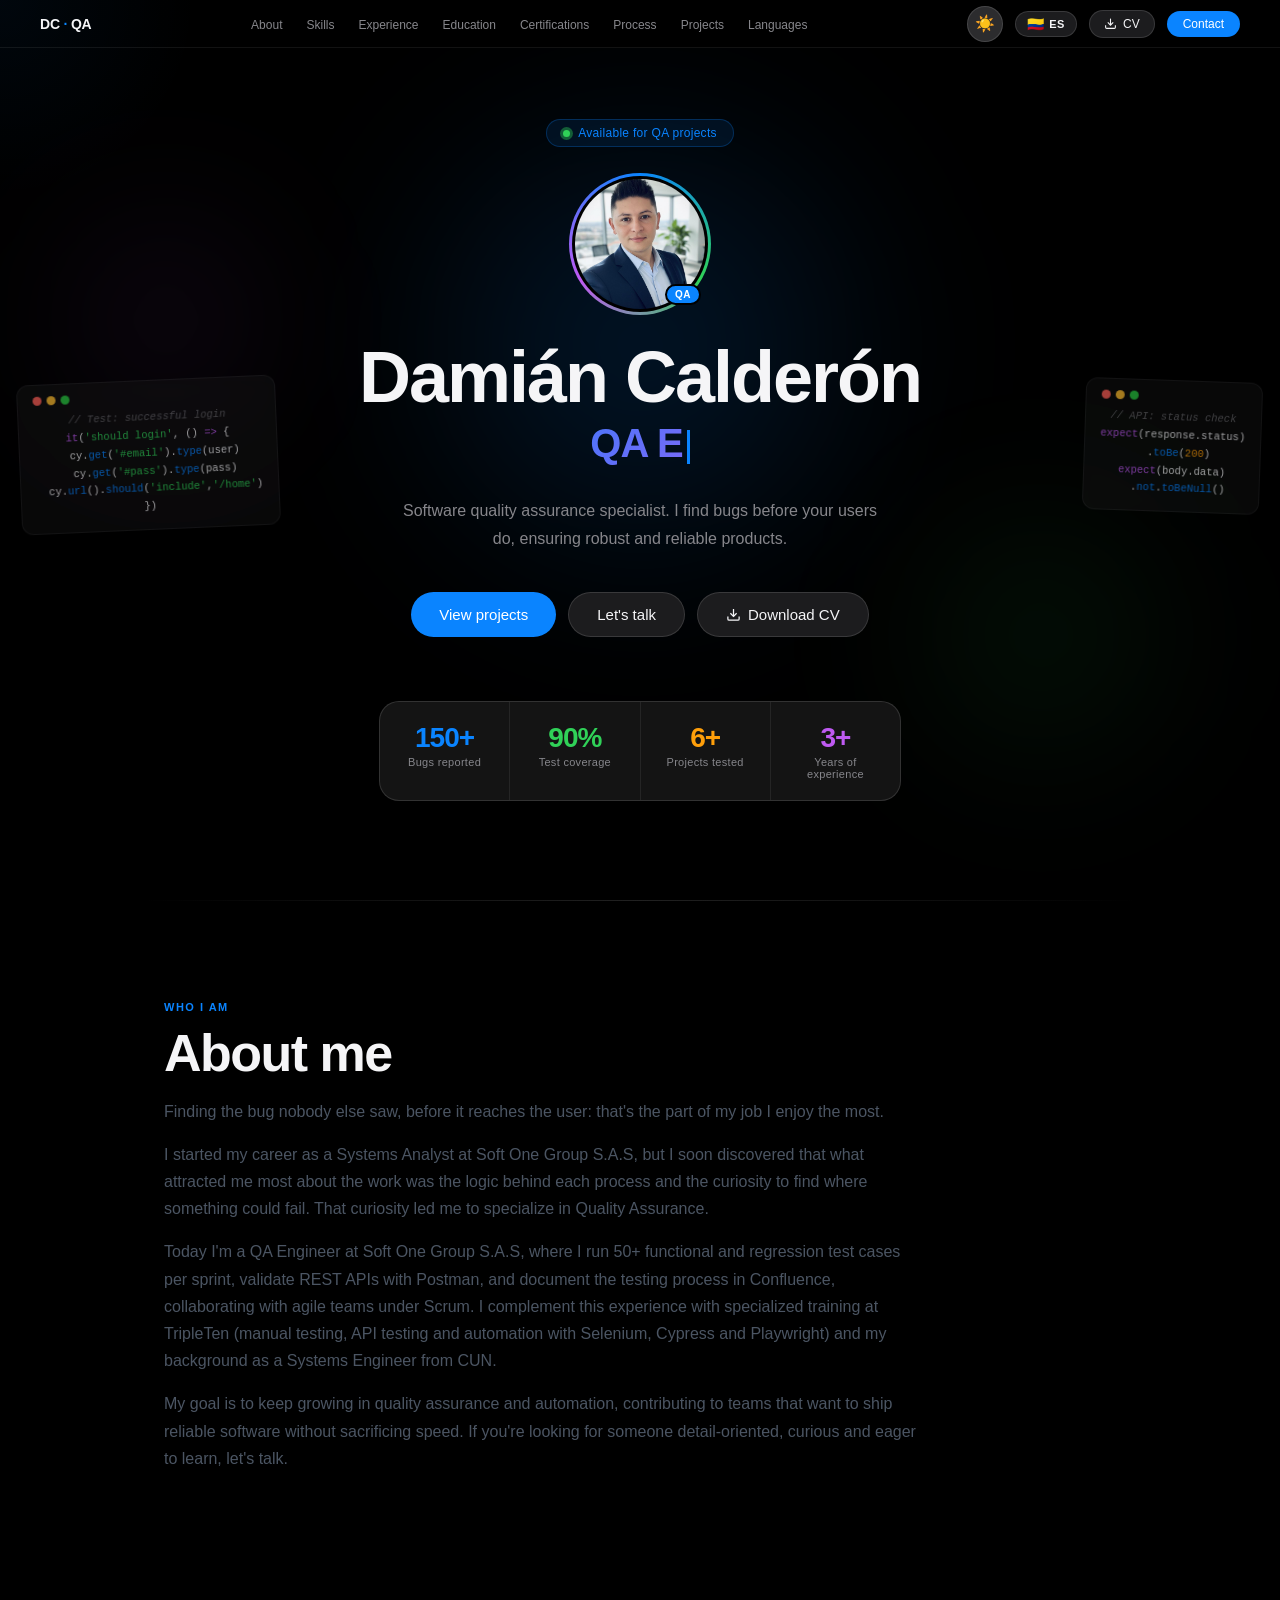
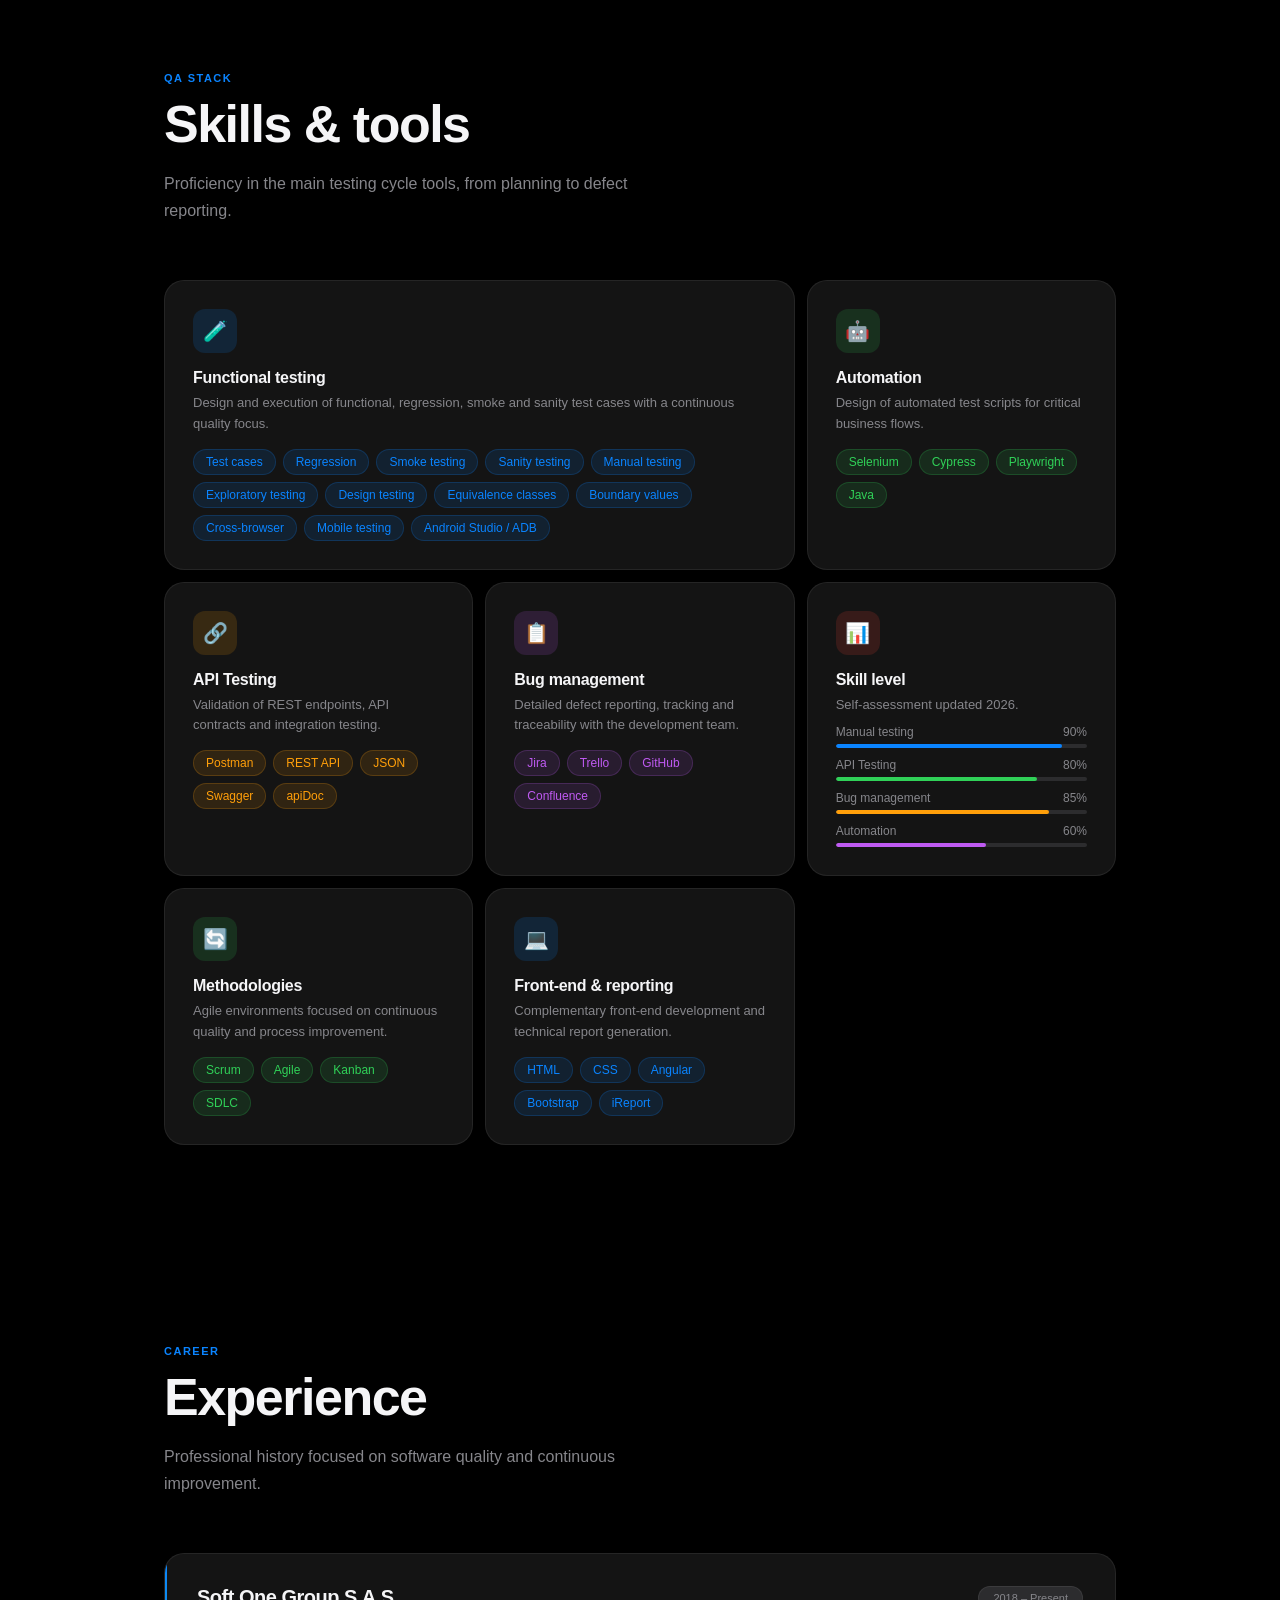
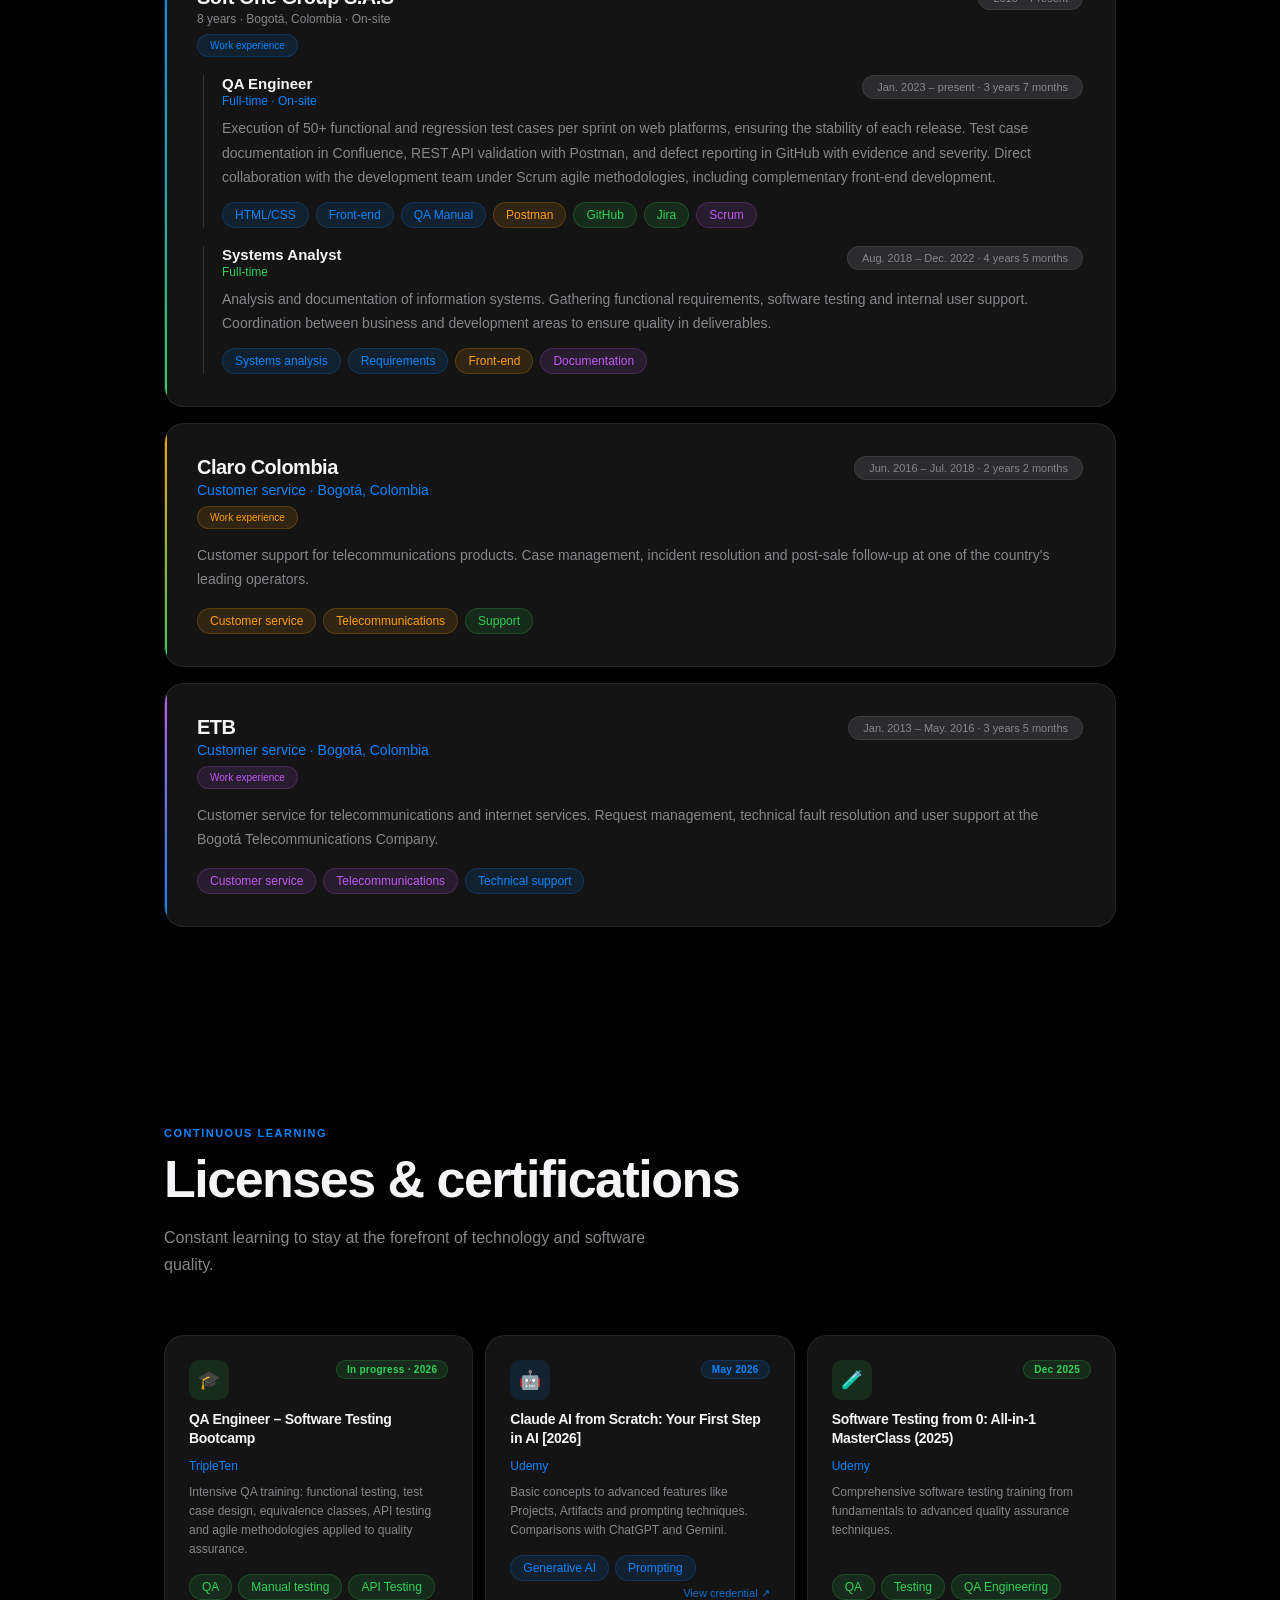
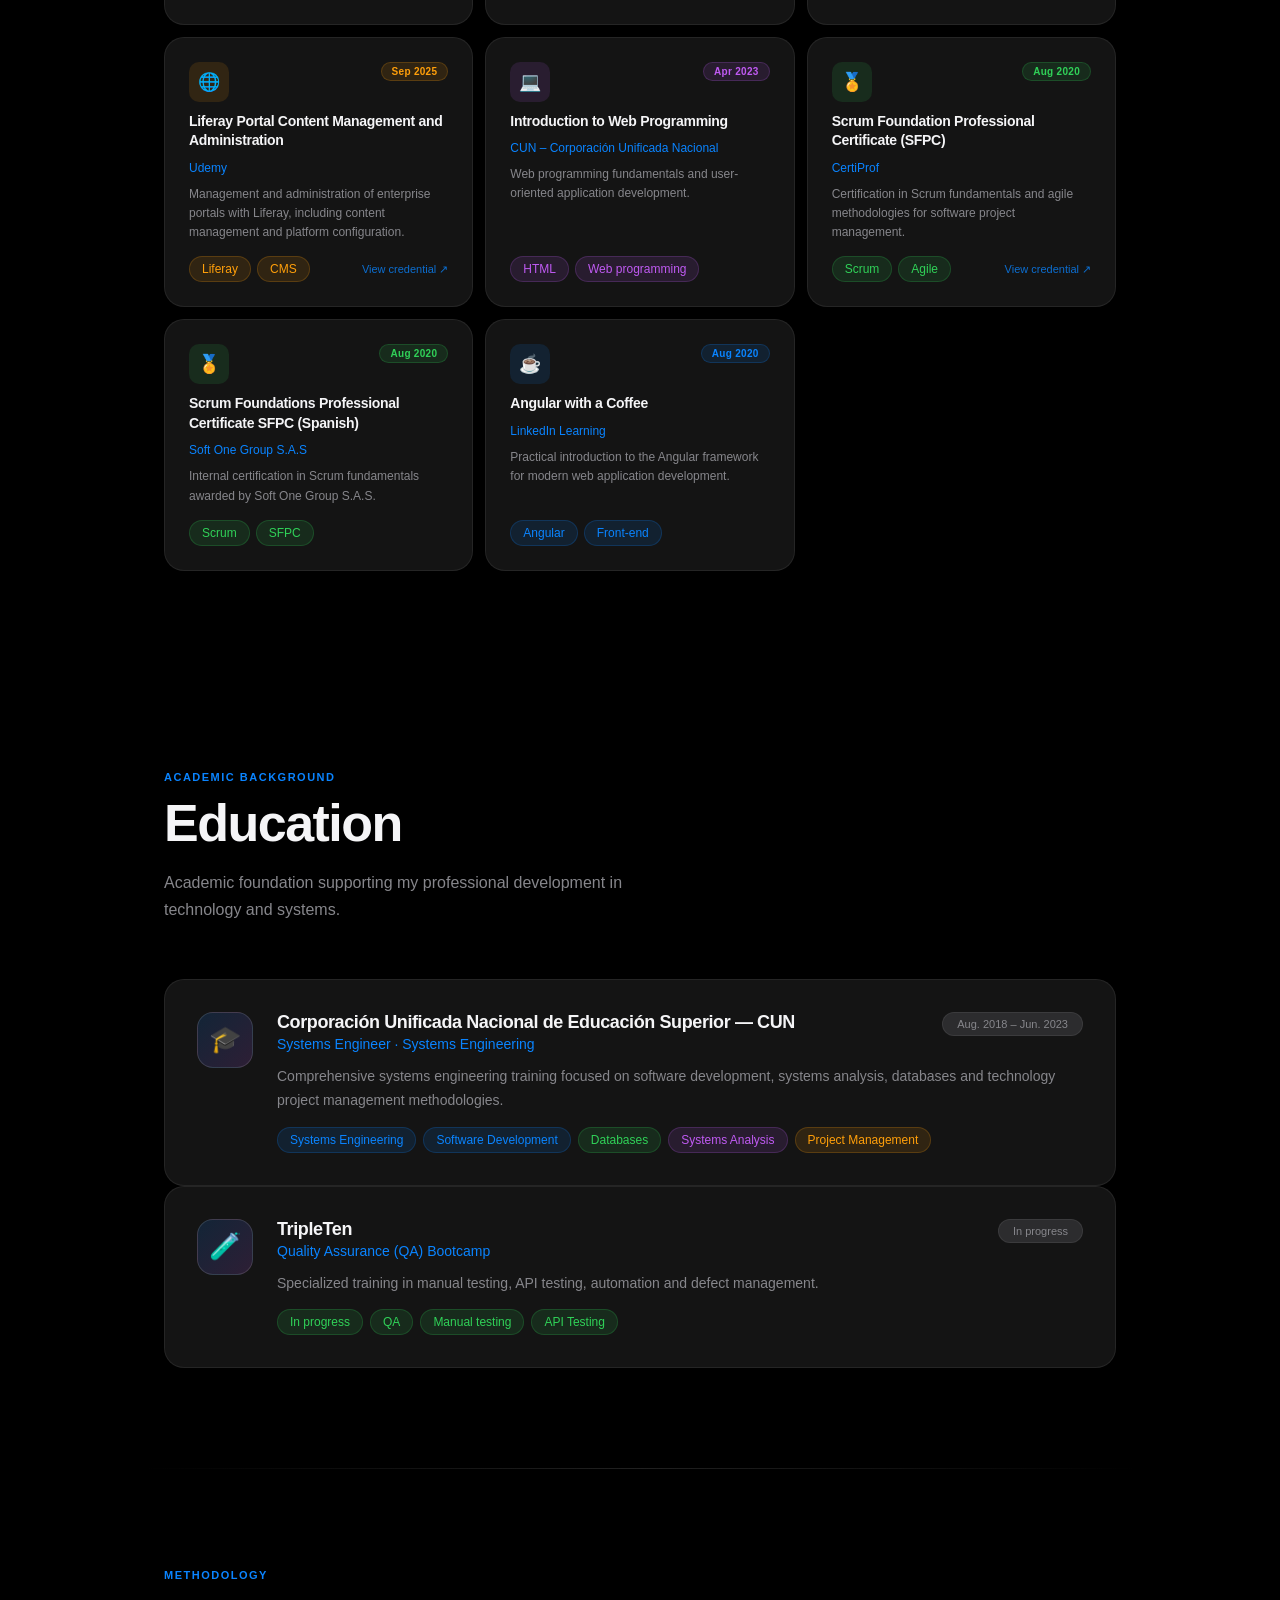
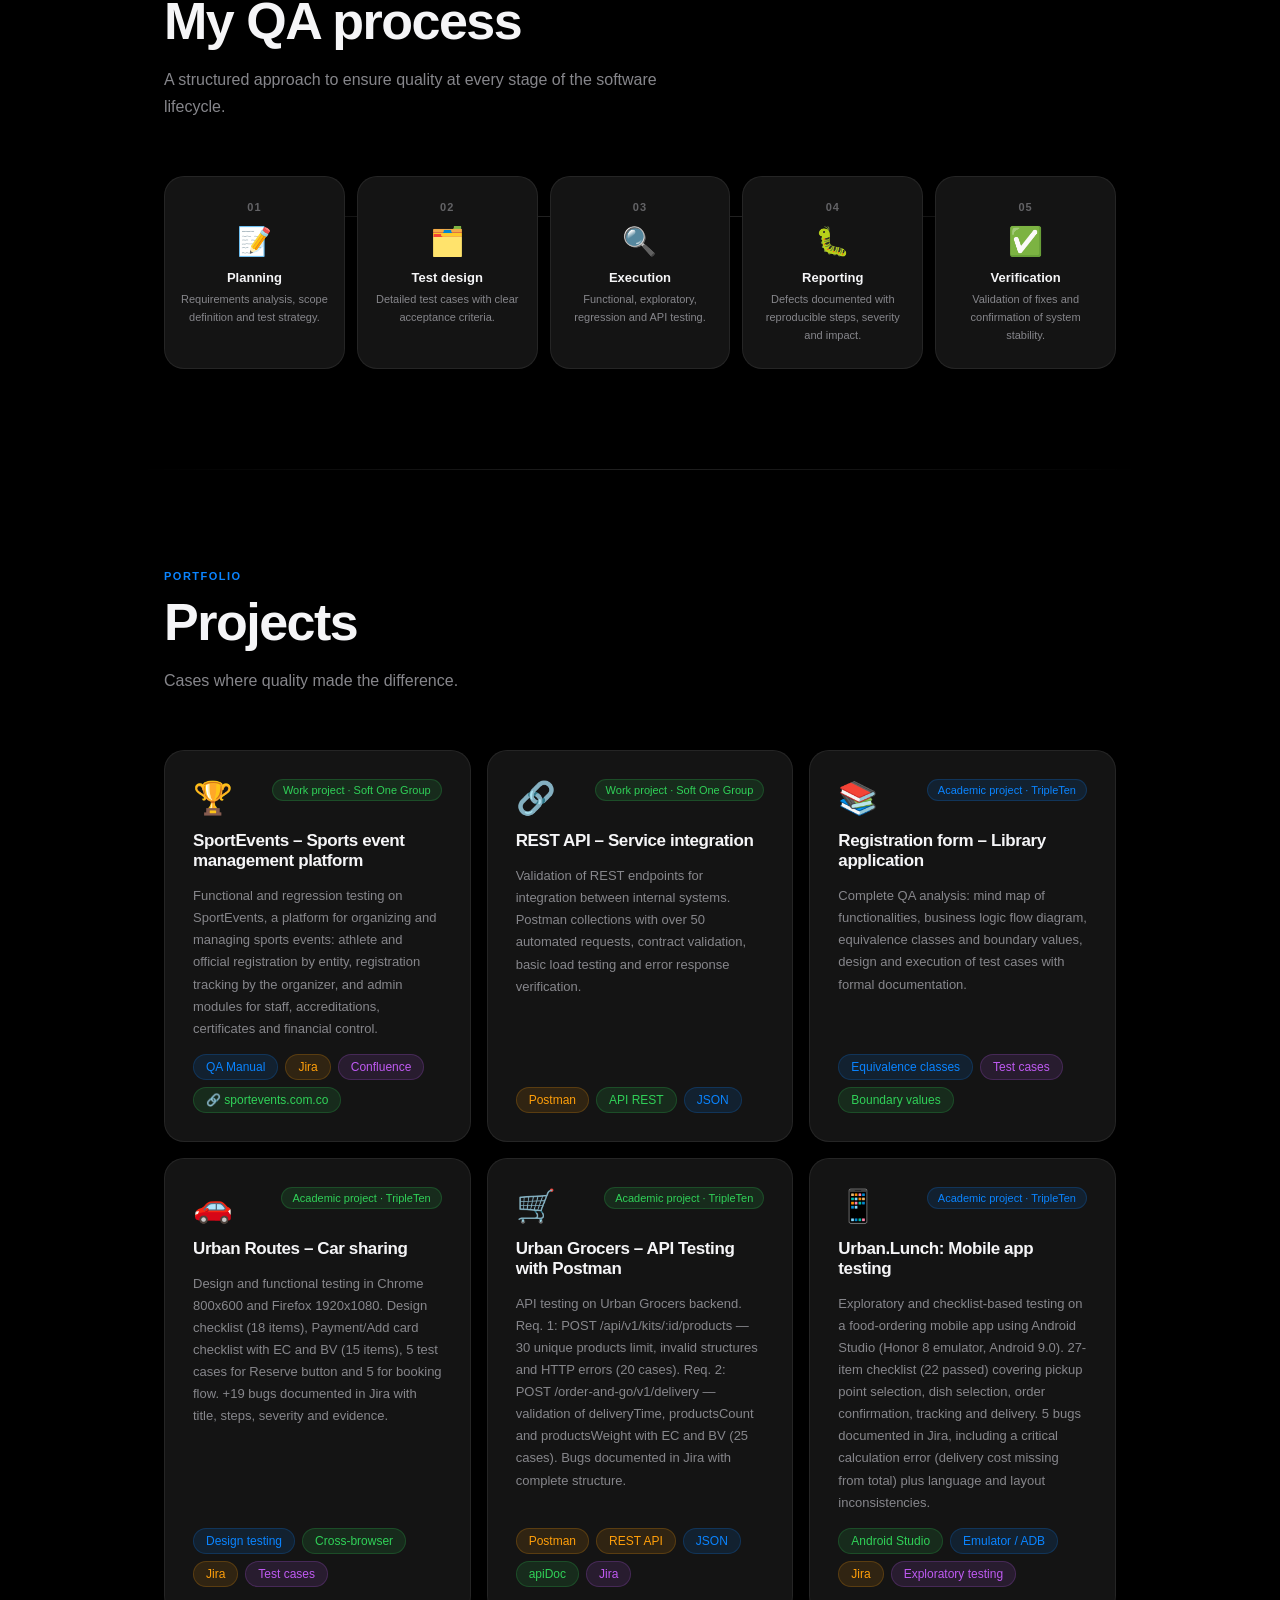
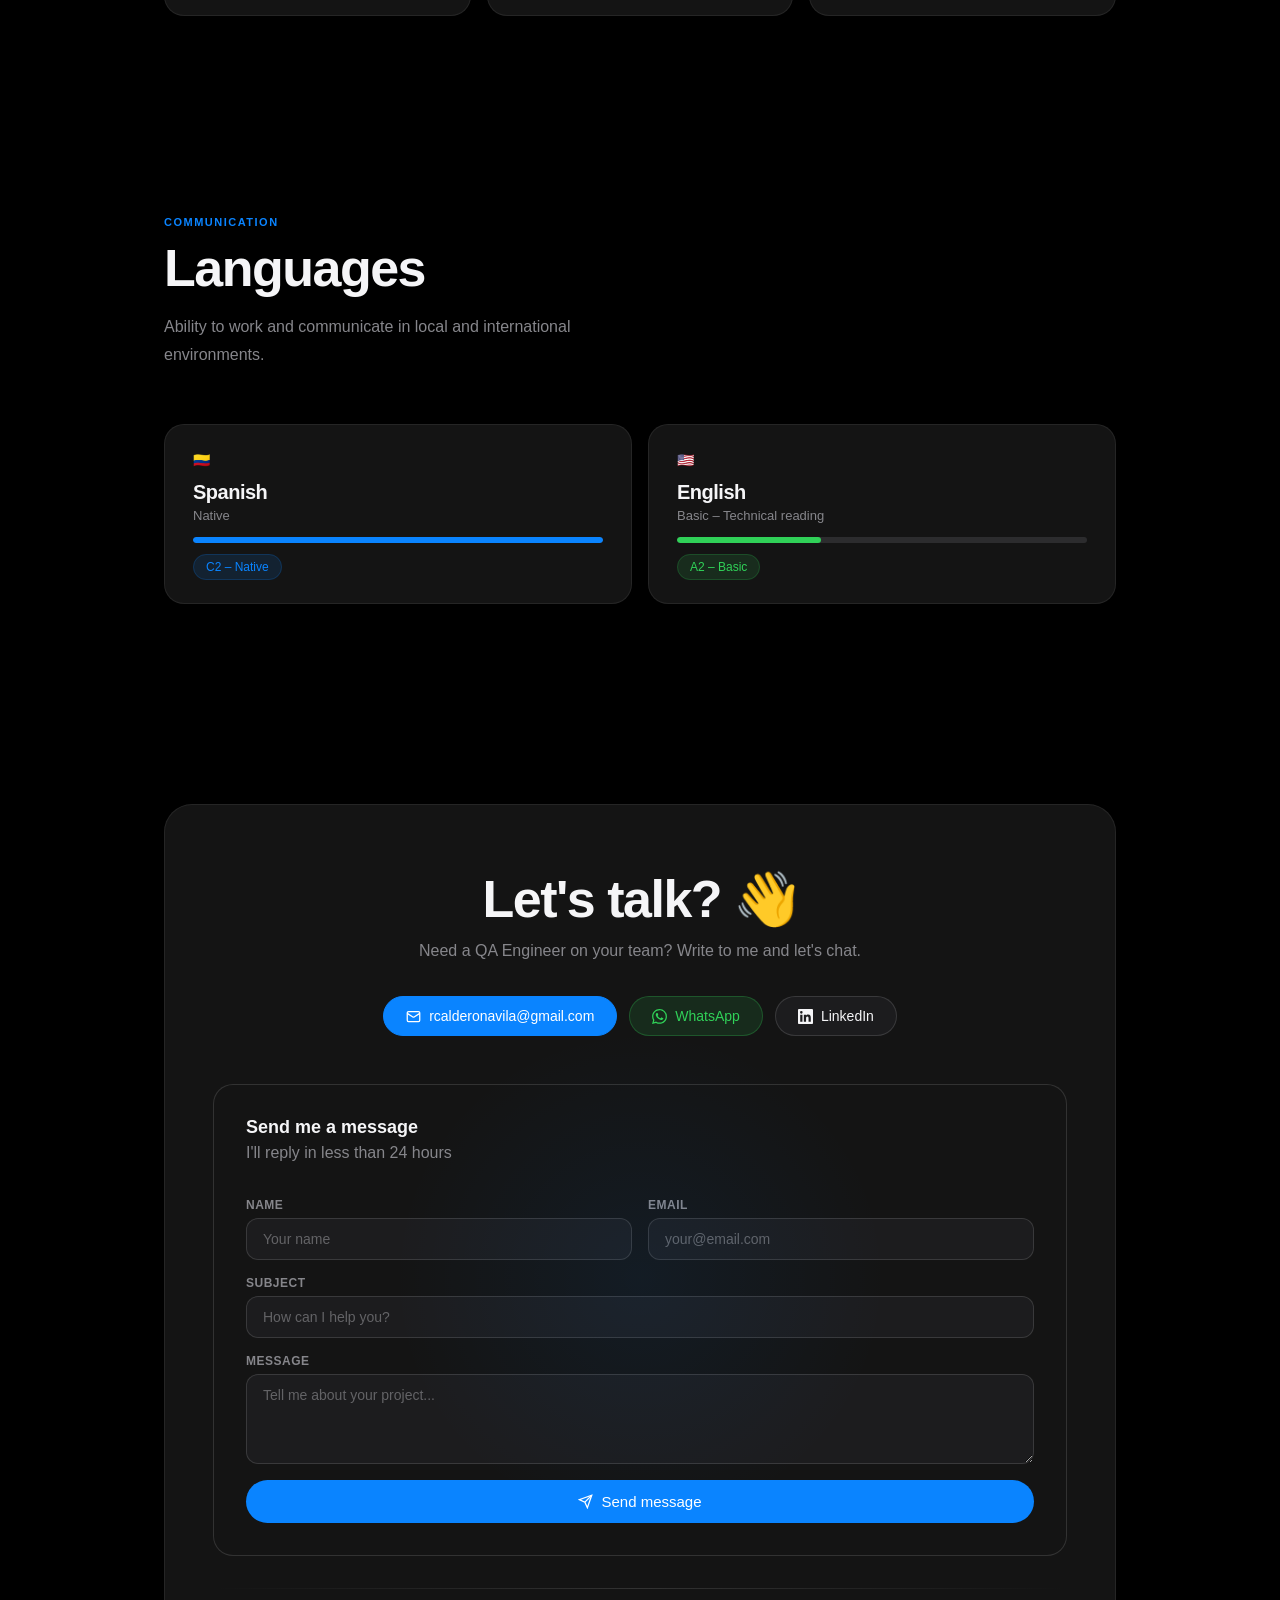
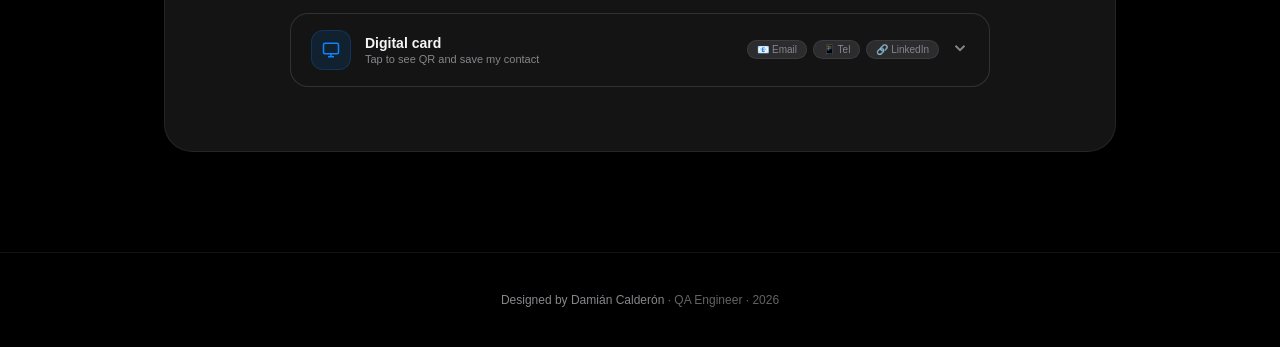
==== commit f21abf15: "Add files via upload ajuste proyecto sportevents" ====
--- a/portafolio_damian_todo_en_uno.html
+++ b/portafolio_damian_todo_en_uno.html
@@ -1432,10 +1432,15 @@
     <div class="proj-grid">
 
       <div class="proj-card reveal delay-1">
-        <div class="proj-header"><div class="proj-emoji">🏦</div><span class="pill pill-green pill-sm" data-es="Proyecto laboral · Soft One Group" data-en="Work project · Soft One Group">Proyecto laboral · Soft One Group</span></div>
-        <div class="proj-title" data-es="Portal financiero – Soft One Group" data-en="Financial portal – Soft One Group">Portal financiero – Soft One Group</div>
-        <div class="proj-desc" data-es="Ciclo completo de pruebas funcionales y de regresión para un portal de gestión financiera. Se documentaron más de 80 casos de prueba, se identificaron 34 bugs críticos antes del release y se logró cobertura del 90% en flujos principales." data-en="Full cycle of functional and regression testing for a financial management portal. Over 80 test cases documented, 34 critical bugs identified before release and 90% coverage achieved on main flows.">Ciclo completo de pruebas funcionales y de regresión para un portal de gestión financiera. Se documentaron más de 80 casos de prueba, se identificaron 34 bugs críticos antes del release y se logró cobertura del 90% en flujos principales.</div>
-        <div class="proj-footer"><span class="pill pill-blue">QA Manual</span><span class="pill pill-orange">Jira</span><span class="pill pill-purple">Confluence</span></div>
+        <div class="proj-header"><div class="proj-emoji">🏆</div><span class="pill pill-green pill-sm" data-es="Proyecto laboral · Soft One Group" data-en="Work project · Soft One Group">Proyecto laboral · Soft One Group</span></div>
+        <div class="proj-title" data-es="SportEvents – Plataforma de gestión de eventos deportivos" data-en="SportEvents – Sports event management platform">SportEvents – Plataforma de gestión de eventos deportivos</div>
+        <div class="proj-desc" data-es="Pruebas funcionales y de regresión sobre SportEvents, plataforma para la organización y gestión de eventos deportivos: inscripción de deportistas y oficiales por entidad, seguimiento de inscripciones por parte del organizador, y módulos administrativos de staff, acreditaciones, certificados y control financiero." data-en="Functional and regression testing on SportEvents, a platform for organizing and managing sports events: athlete and official registration by entity, registration tracking by the organizer, and admin modules for staff, accreditations, certificates and financial control.">Pruebas funcionales y de regresión sobre SportEvents, plataforma para la organización y gestión de eventos deportivos: inscripción de deportistas y oficiales por entidad, seguimiento de inscripciones por parte del organizador, y módulos administrativos de staff, acreditaciones, certificados y control financiero.</div>
+        <div class="proj-footer">
+          <span class="pill pill-blue">QA Manual</span>
+          <span class="pill pill-orange">Jira</span>
+          <span class="pill pill-purple">Confluence</span>
+          <a href="https://sportevents.com.co/es/" target="_blank" rel="noopener" class="pill pill-green" style="text-decoration:none;">🔗 sportevents.com.co</a>
+        </div>
       </div>
 
       <div class="proj-card reveal delay-2">
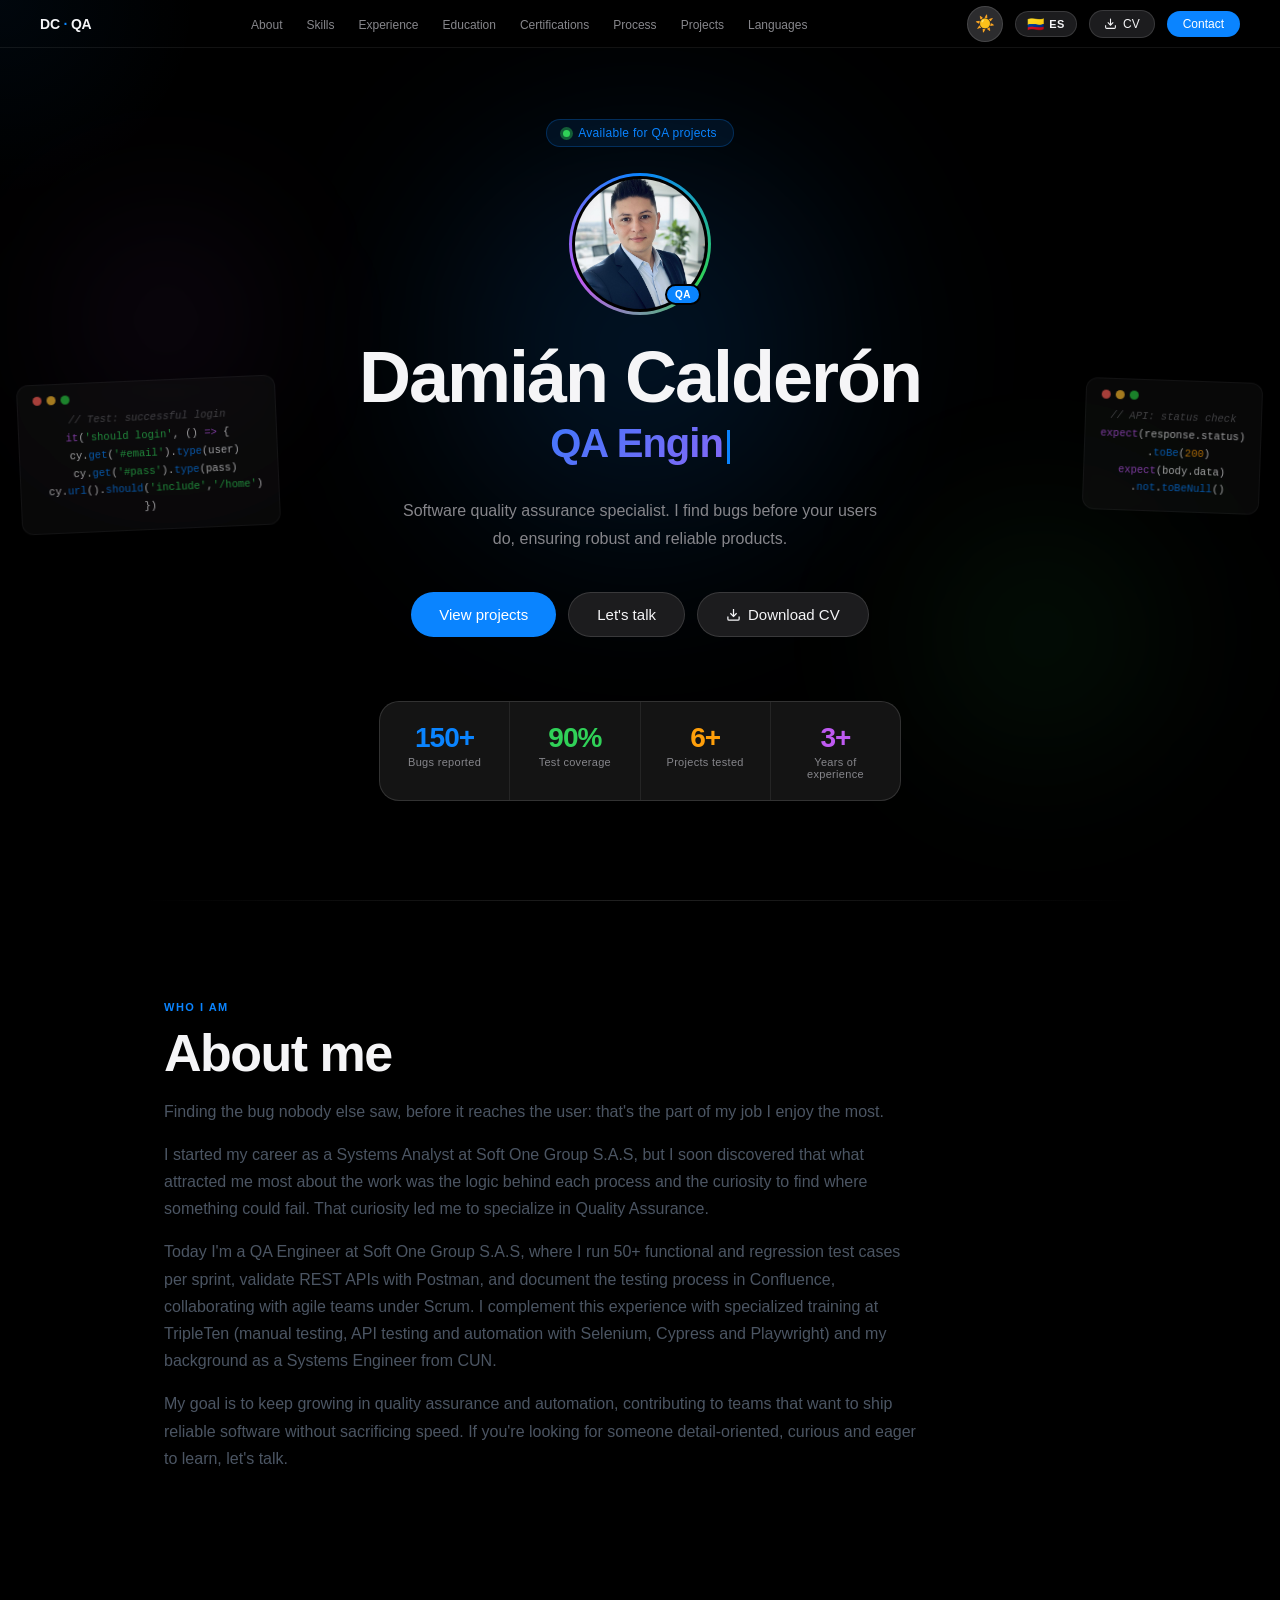
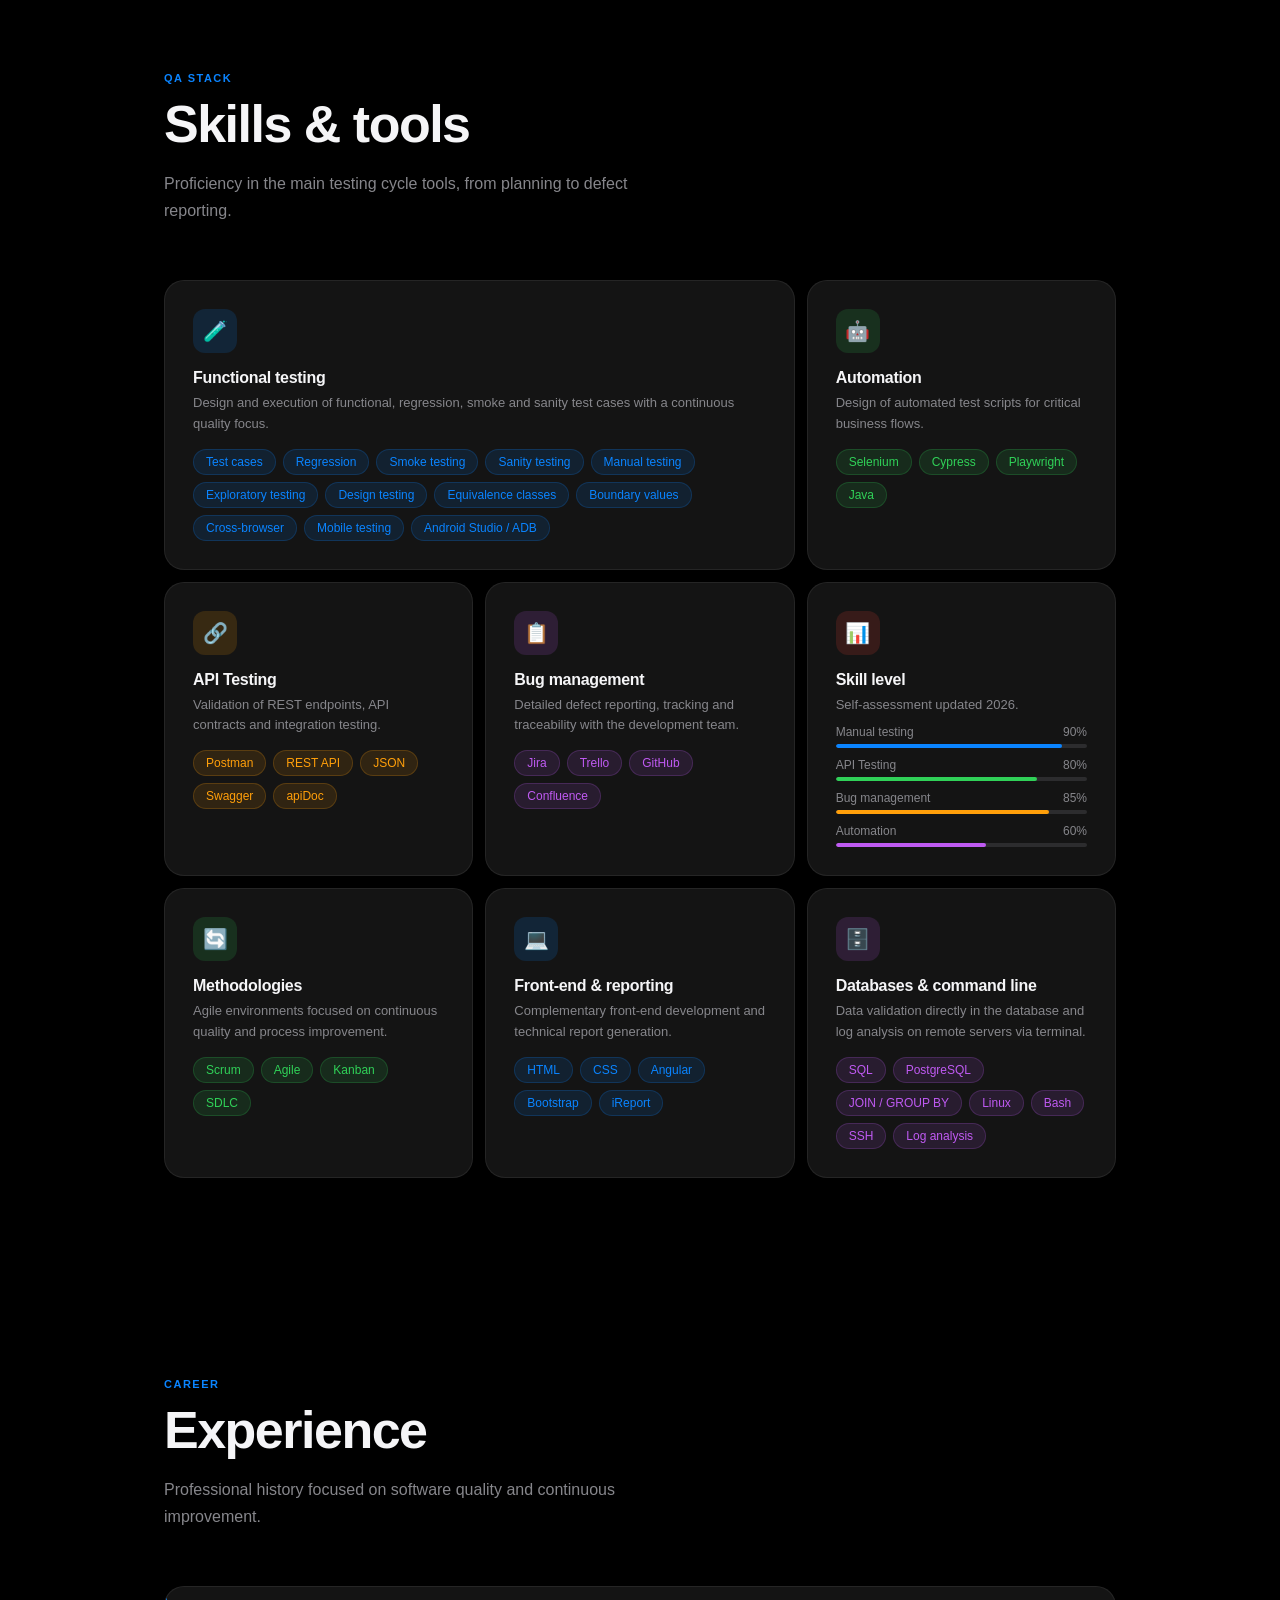
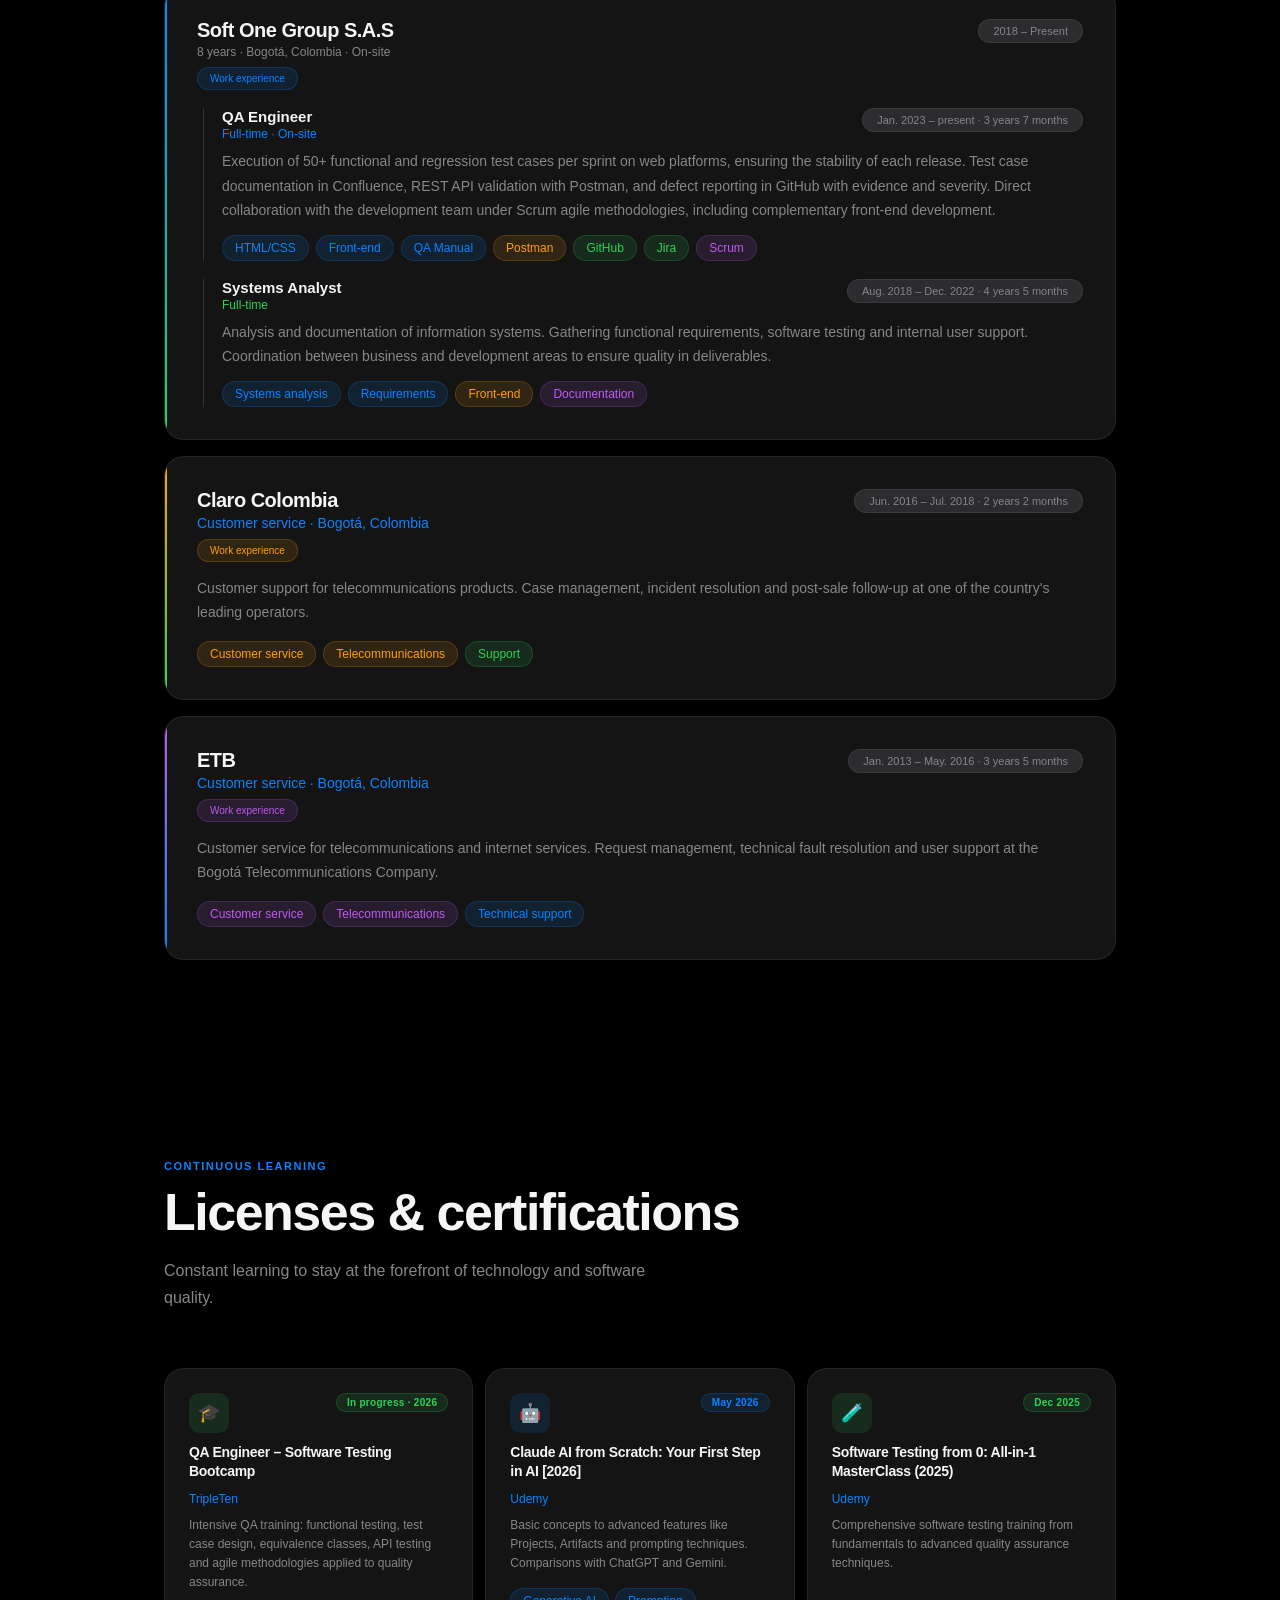
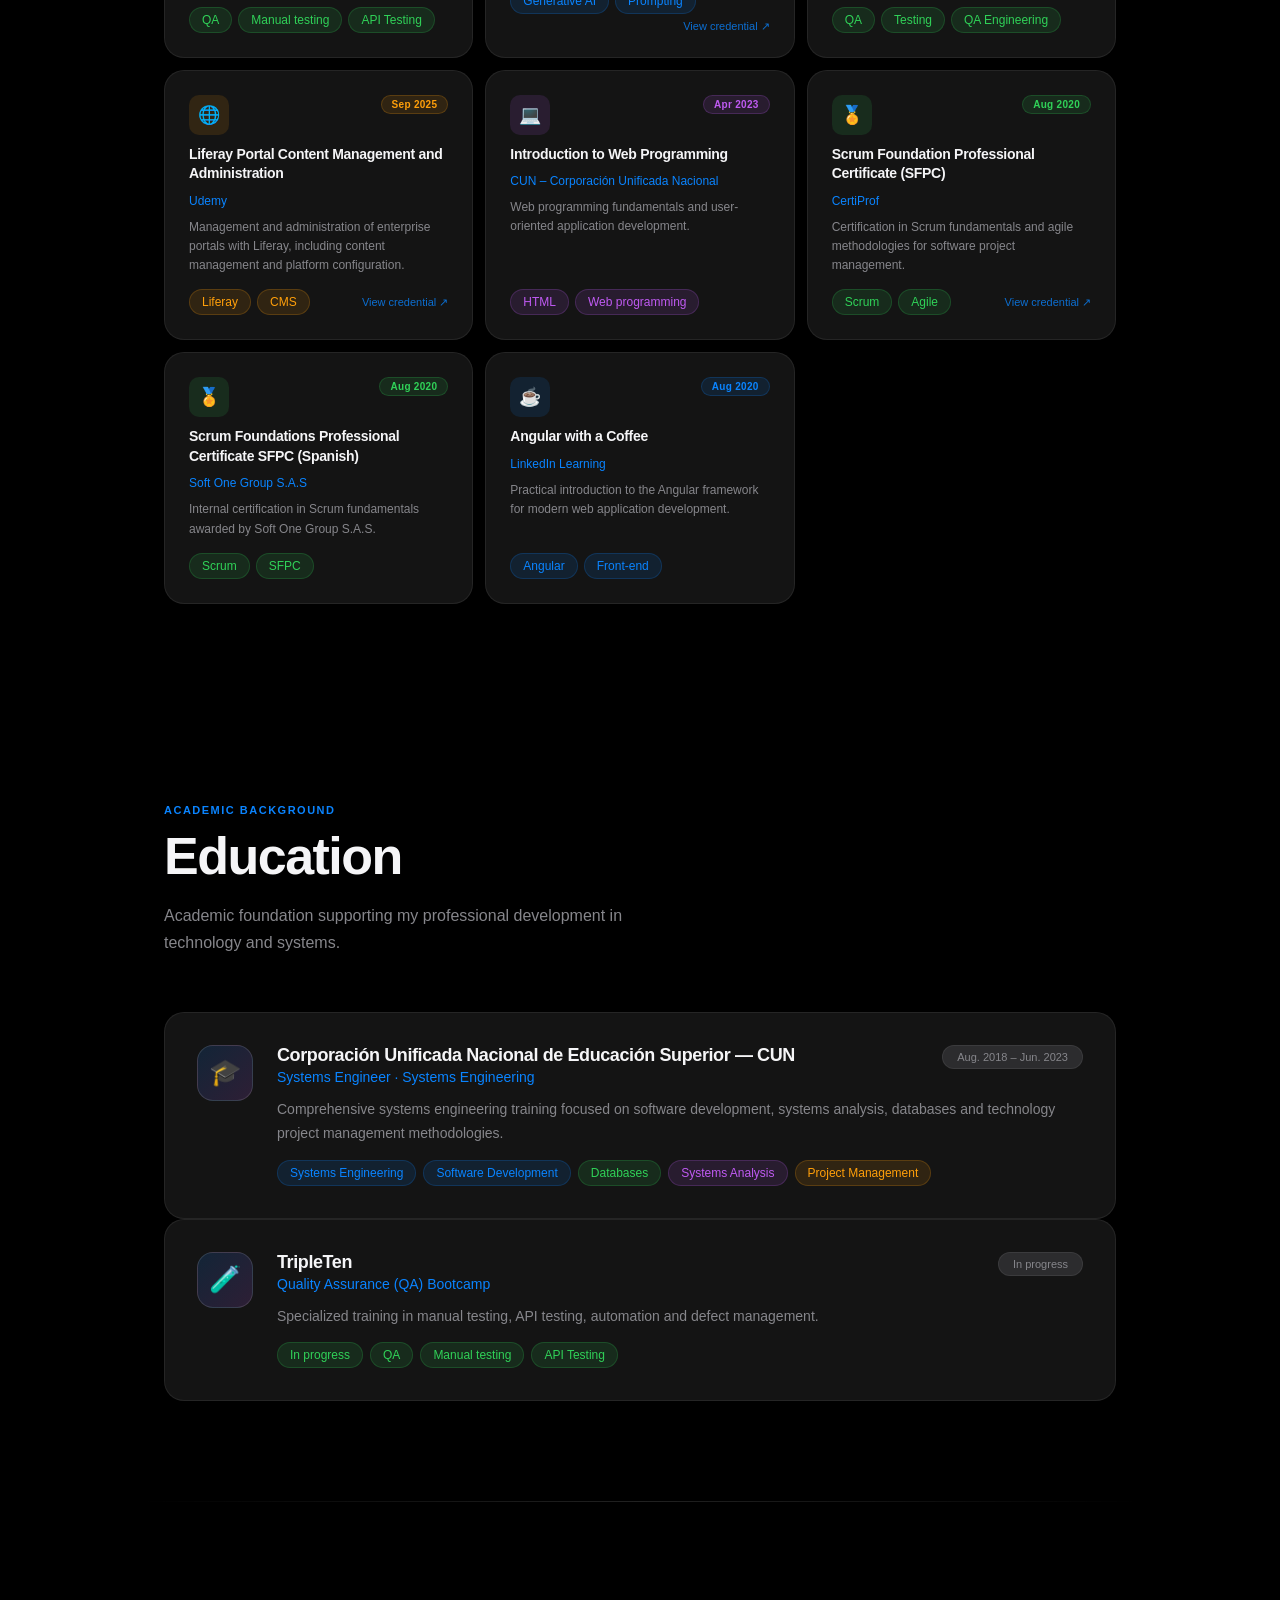
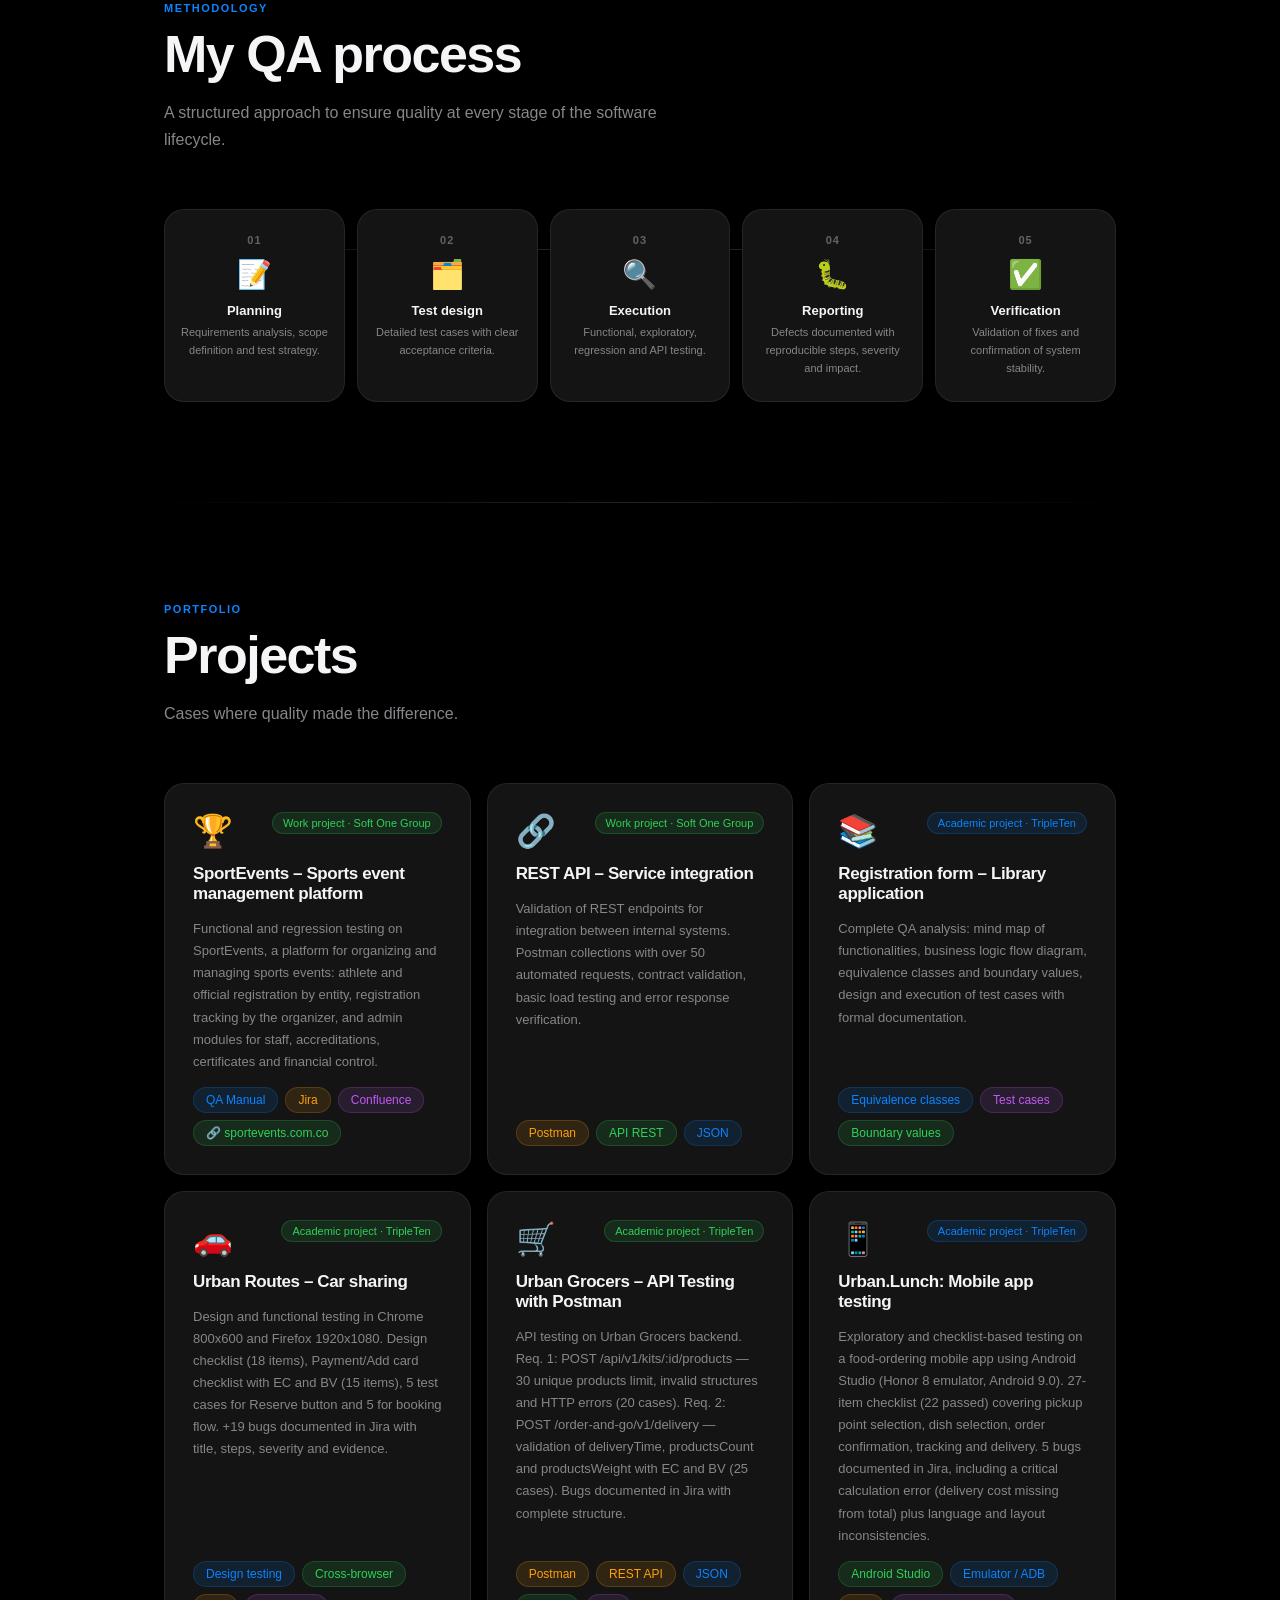
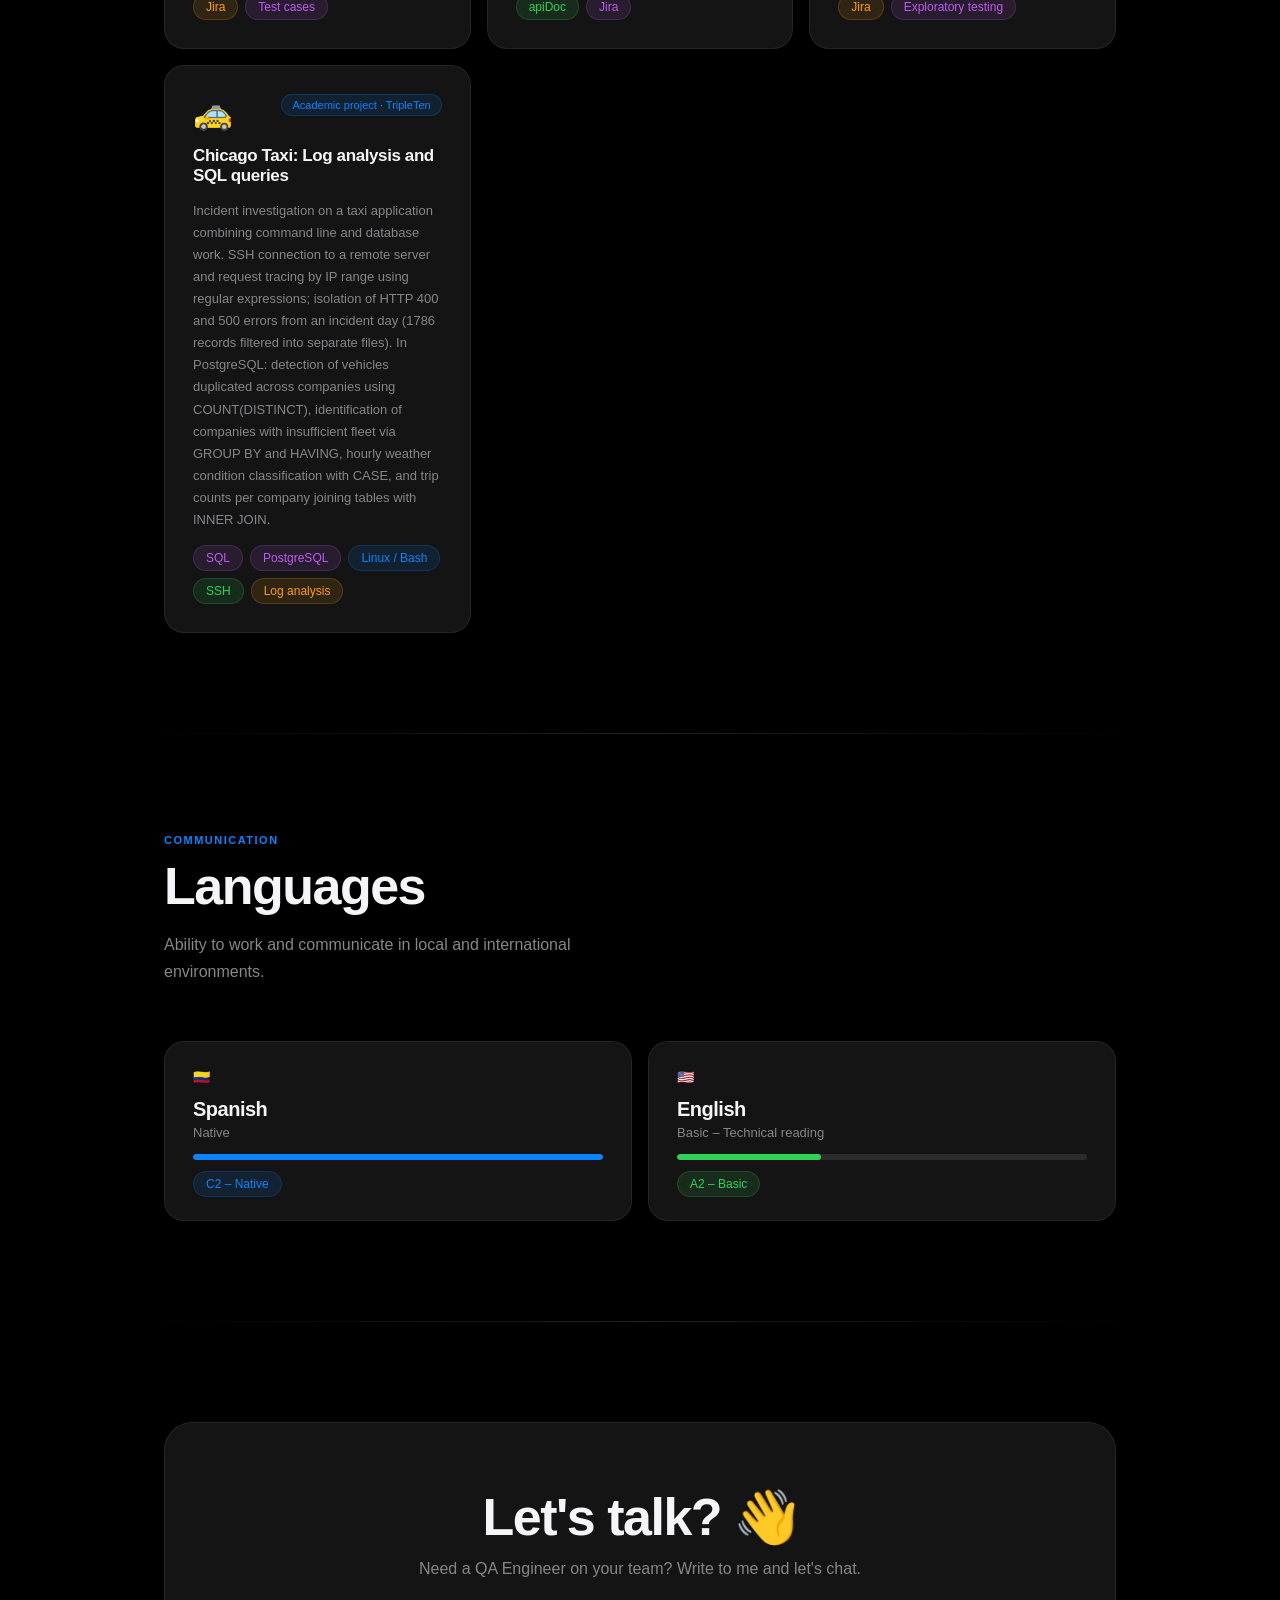
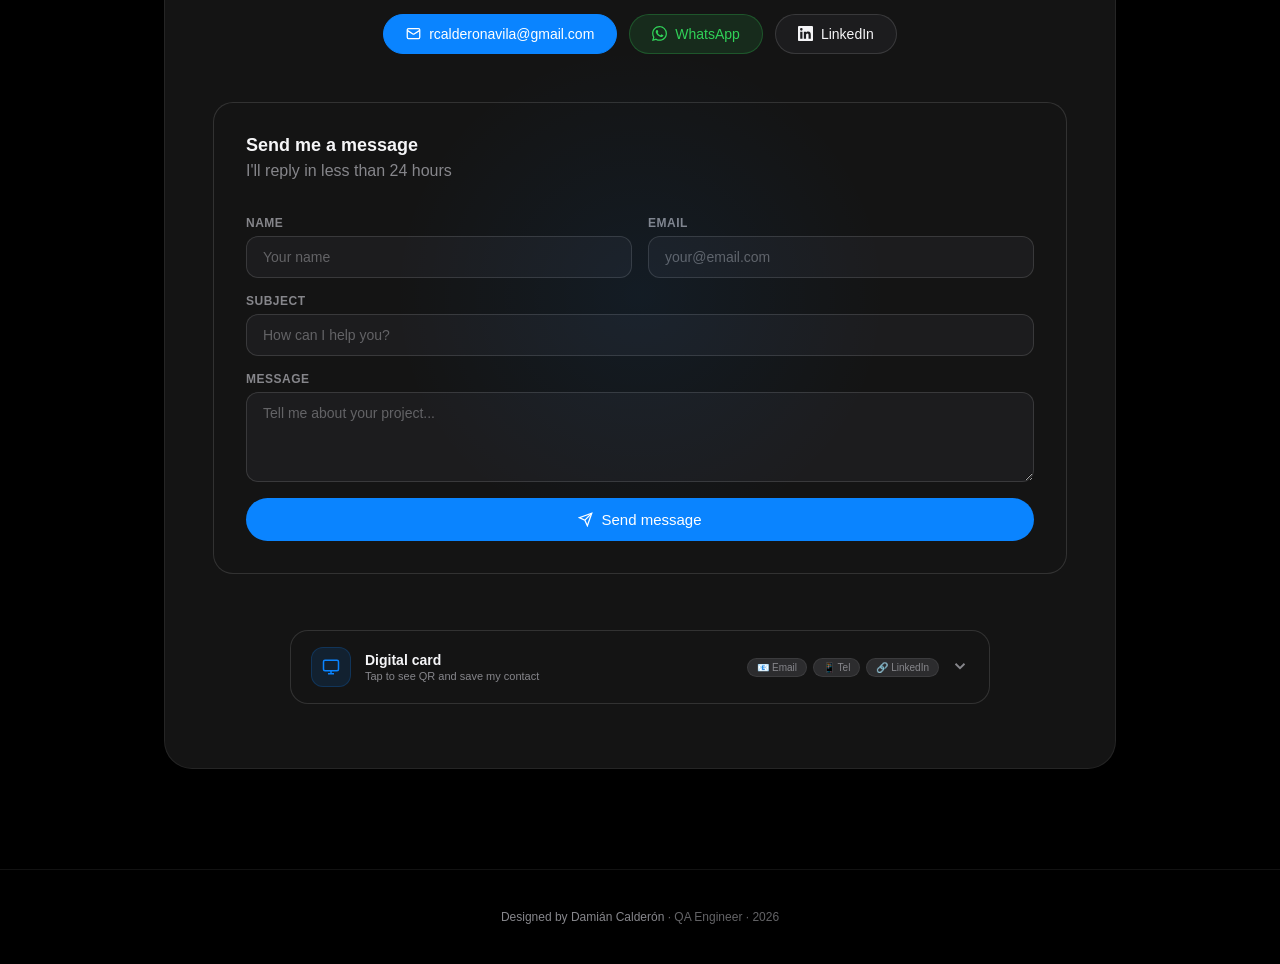
==== commit a4097282: "Sincronizar todo-en-uno: habilidades SQL/consola y proyecto Chicago Taxi" ====
--- a/portafolio_damian_todo_en_uno.html
+++ b/portafolio_damian_todo_en_uno.html
@@ -1097,6 +1097,20 @@
           <span class="pill pill-blue">iReport</span>
         </div>
       </div>
+      <div class="bento-card reveal delay-4">
+        <div class="bc-icon bc-icon--purple">🗄️</div>
+        <div class="bc-title" data-es="Bases de datos &amp; consola" data-en="Databases &amp; command line">Bases de datos &amp; consola</div>
+        <div class="bc-desc" data-es="Validación de datos directamente en la base y análisis de logs en servidores remotos vía terminal." data-en="Data validation directly in the database and log analysis on remote servers via terminal.">Validación de datos directamente en la base y análisis de logs en servidores remotos vía terminal.</div>
+        <div class="skill-pills">
+          <span class="pill pill-purple">SQL</span>
+          <span class="pill pill-purple">PostgreSQL</span>
+          <span class="pill pill-purple">JOIN / GROUP BY</span>
+          <span class="pill pill-purple">Linux</span>
+          <span class="pill pill-purple">Bash</span>
+          <span class="pill pill-purple">SSH</span>
+          <span class="pill pill-purple" data-es="Análisis de logs" data-en="Log analysis">Análisis de logs</span>
+        </div>
+      </div>
     </div>
   </section>
 
@@ -1495,6 +1509,19 @@
           <span class="pill pill-blue" data-es="Emulador / ADB" data-en="Emulator / ADB">Emulador / ADB</span>
           <span class="pill pill-orange">Jira</span>
           <span class="pill pill-purple" data-es="Pruebas exploratorias" data-en="Exploratory testing">Pruebas exploratorias</span>
+        </div>
+      </div>
+
+      <div class="proj-card reveal delay-6">
+        <div class="proj-header"><div class="proj-emoji">🚕</div><span class="pill pill-blue pill-sm" data-es="Proyecto académico · TripleTen" data-en="Academic project · TripleTen">Proyecto académico · TripleTen</span></div>
+        <div class="proj-title" data-es="Chicago Taxi: Análisis de logs y consultas SQL" data-en="Chicago Taxi: Log analysis and SQL queries">Chicago Taxi: Análisis de logs y consultas SQL</div>
+        <div class="proj-desc" data-es="Investigación de incidentes sobre una aplicación de taxis combinando consola y base de datos. Conexión por SSH a servidor remoto y rastreo de solicitudes por rango de IP con expresiones regulares; aislamiento de errores HTTP 400 y 500 de un día con incidente (1786 registros filtrados en archivos independientes). En PostgreSQL: detección de vehículos duplicados entre compañías con COUNT(DISTINCT), identificación de compañías con flota insuficiente mediante GROUP BY y HAVING, clasificación de condiciones meteorológicas por hora con CASE, y conteo de viajes por compañía uniendo tablas con INNER JOIN." data-en="Incident investigation on a taxi application combining command line and database work. SSH connection to a remote server and request tracing by IP range using regular expressions; isolation of HTTP 400 and 500 errors from an incident day (1786 records filtered into separate files). In PostgreSQL: detection of vehicles duplicated across companies using COUNT(DISTINCT), identification of companies with insufficient fleet via GROUP BY and HAVING, hourly weather condition classification with CASE, and trip counts per company joining tables with INNER JOIN.">Investigación de incidentes sobre una aplicación de taxis combinando consola y base de datos. Conexión por SSH a servidor remoto y rastreo de solicitudes por rango de IP con expresiones regulares; aislamiento de errores HTTP 400 y 500 de un día con incidente (1786 registros filtrados en archivos independientes). En PostgreSQL: detección de vehículos duplicados entre compañías con COUNT(DISTINCT), identificación de compañías con flota insuficiente mediante GROUP BY y HAVING, clasificación de condiciones meteorológicas por hora con CASE, y conteo de viajes por compañía uniendo tablas con INNER JOIN.</div>
+        <div class="proj-footer">
+          <span class="pill pill-purple">SQL</span>
+          <span class="pill pill-purple">PostgreSQL</span>
+          <span class="pill pill-blue">Linux / Bash</span>
+          <span class="pill pill-green">SSH</span>
+          <span class="pill pill-orange" data-es="Análisis de logs" data-en="Log analysis">Análisis de logs</span>
         </div>
       </div>
 
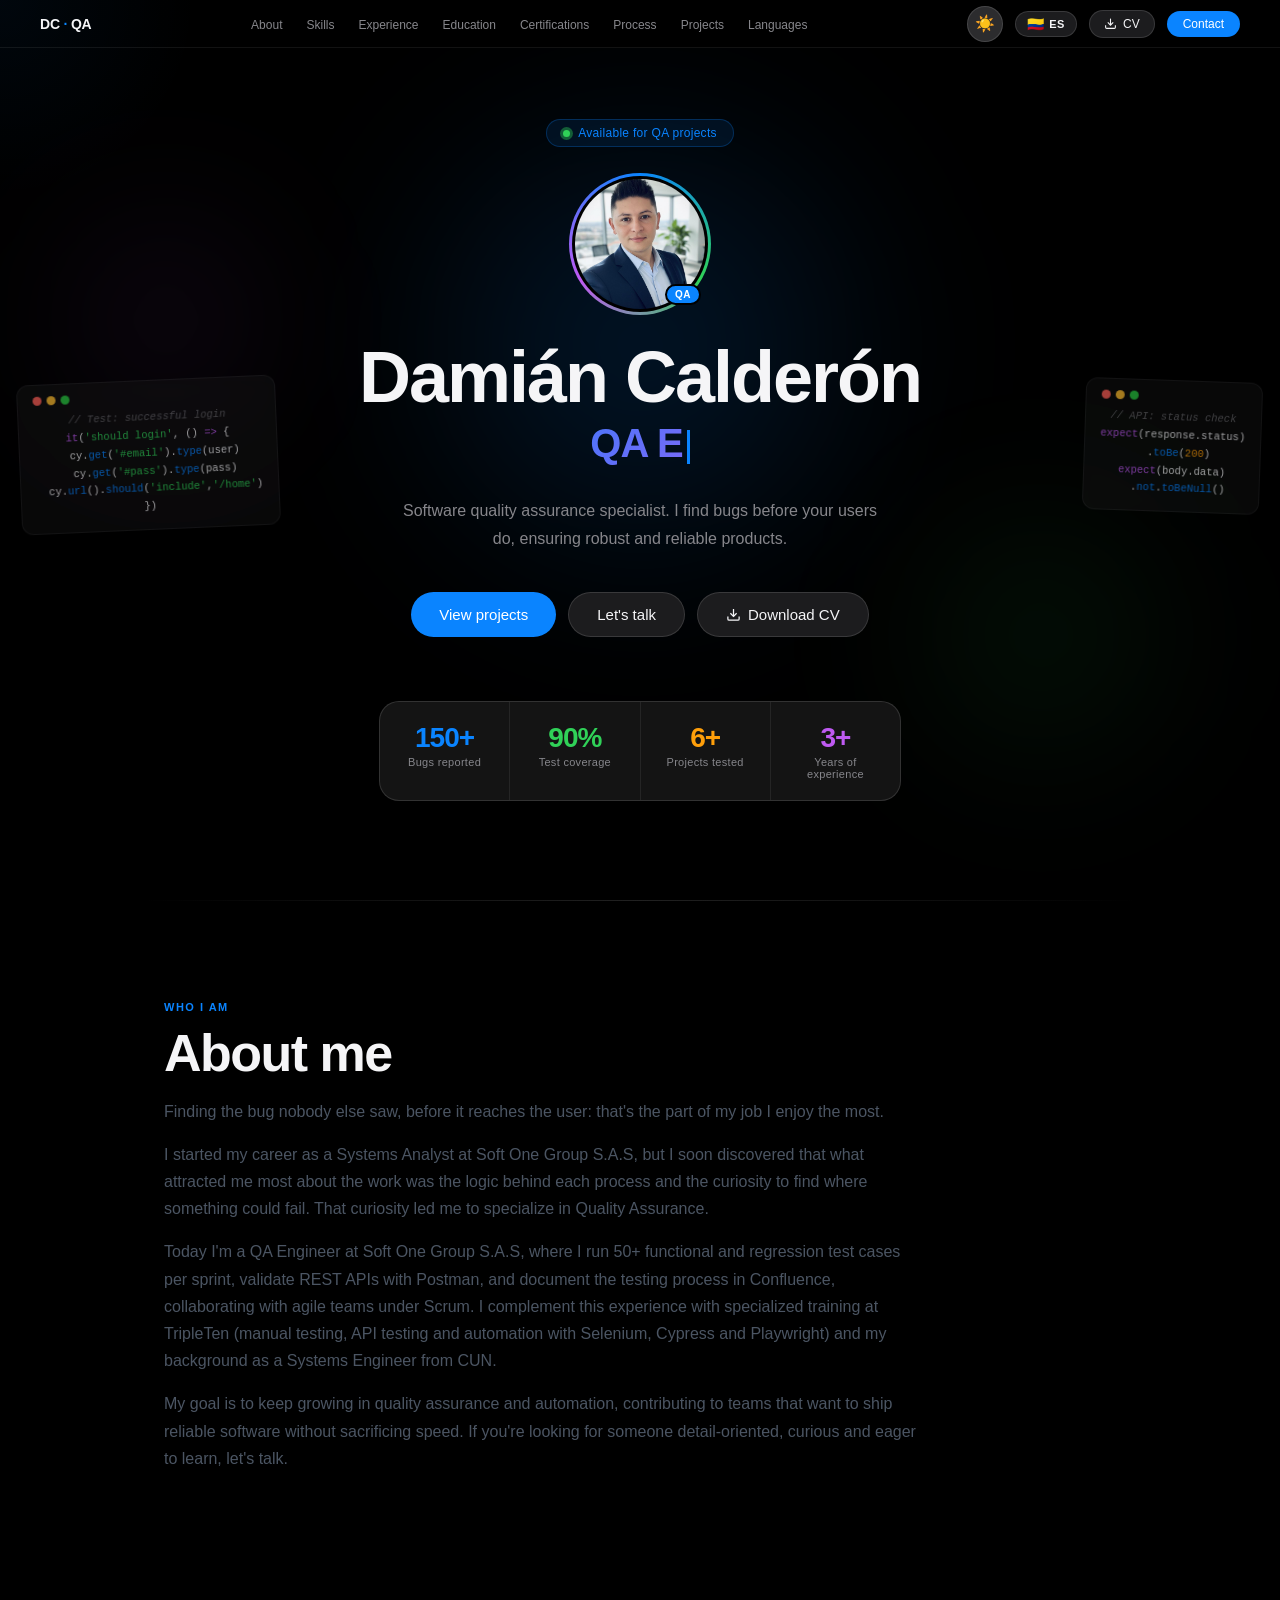
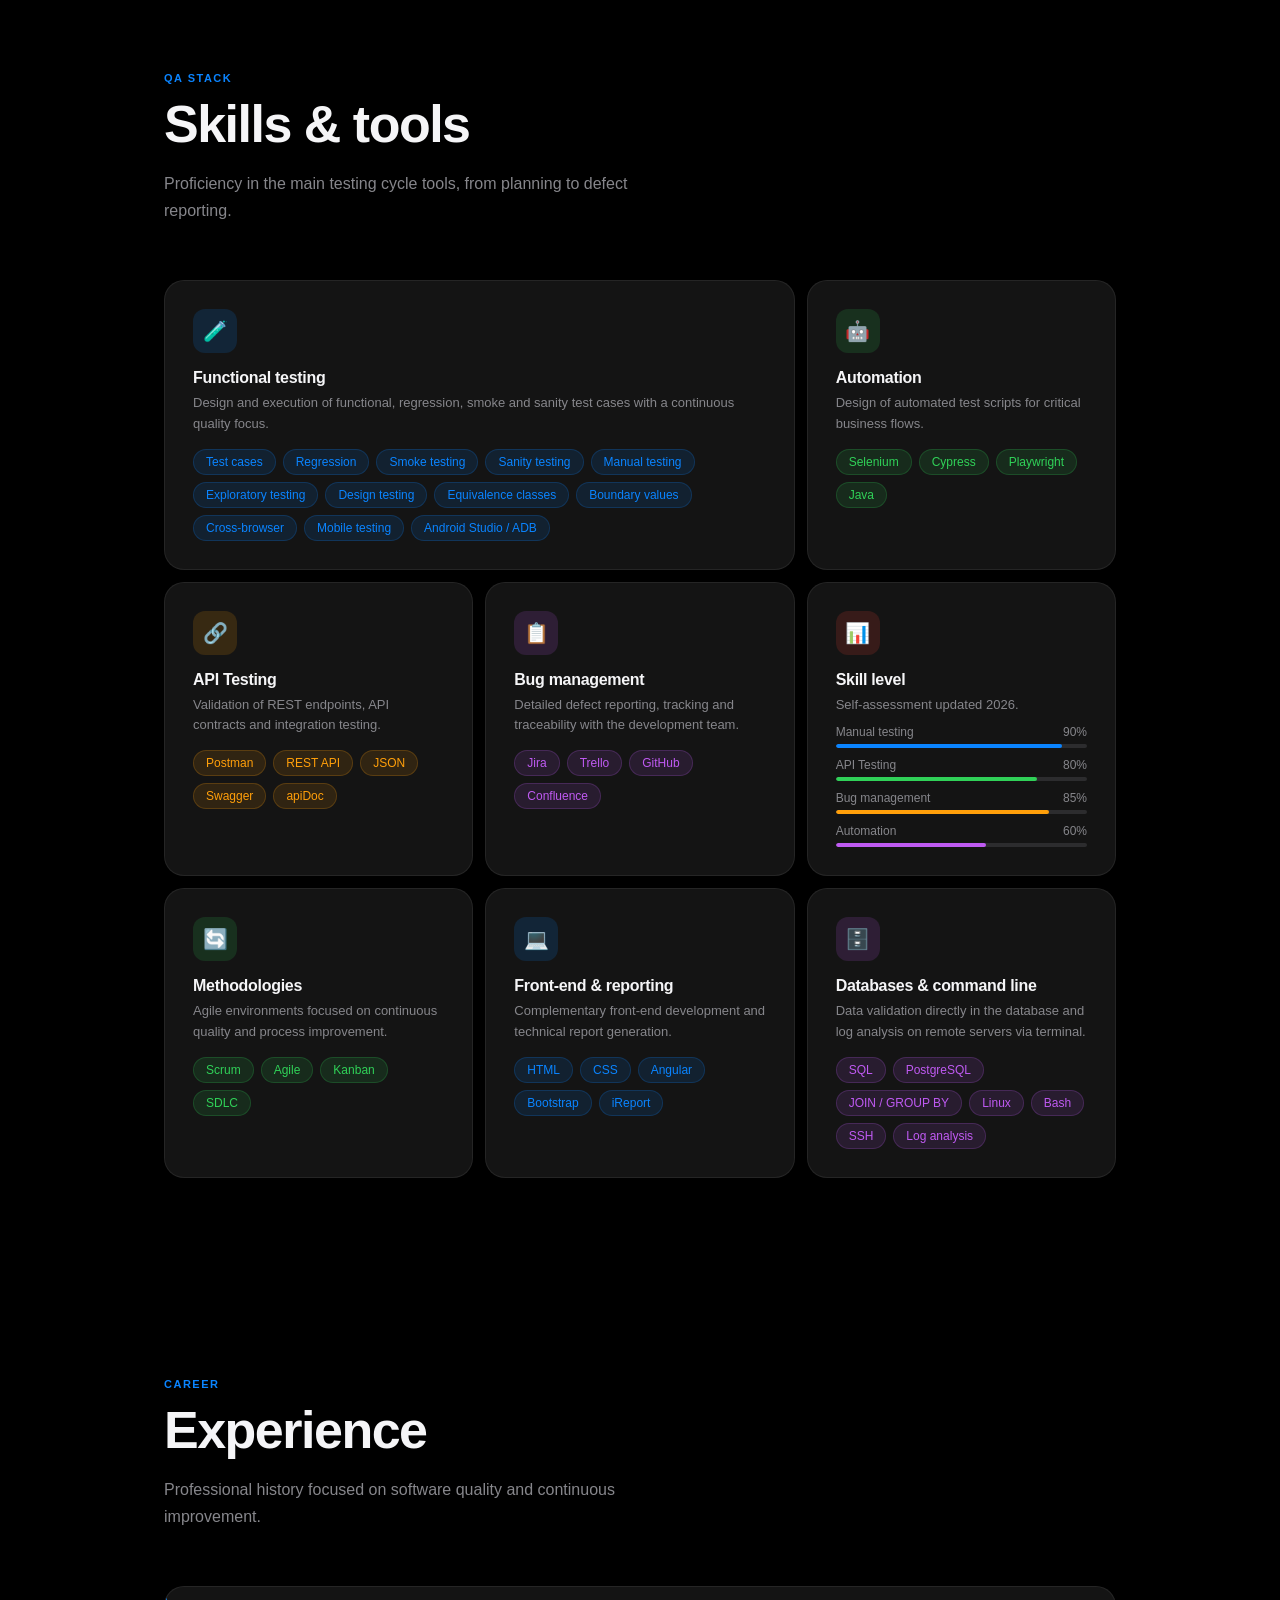
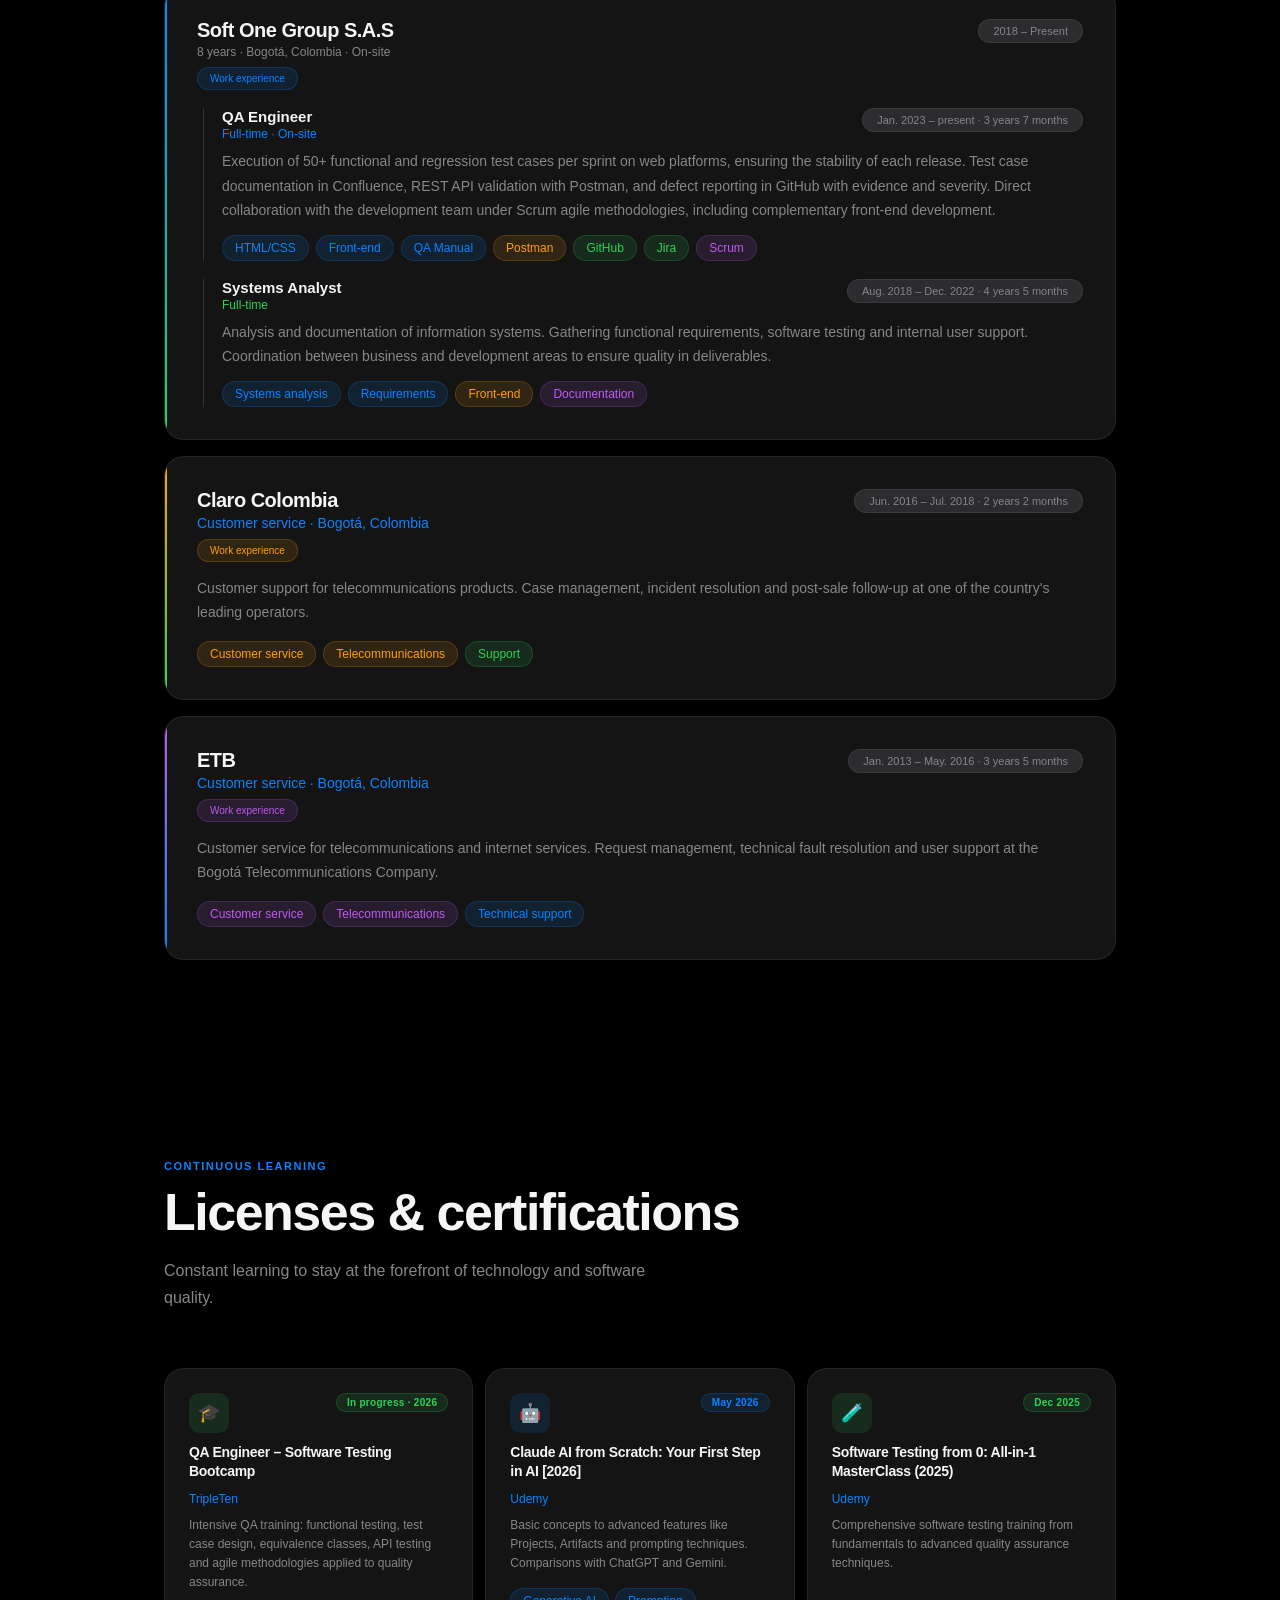
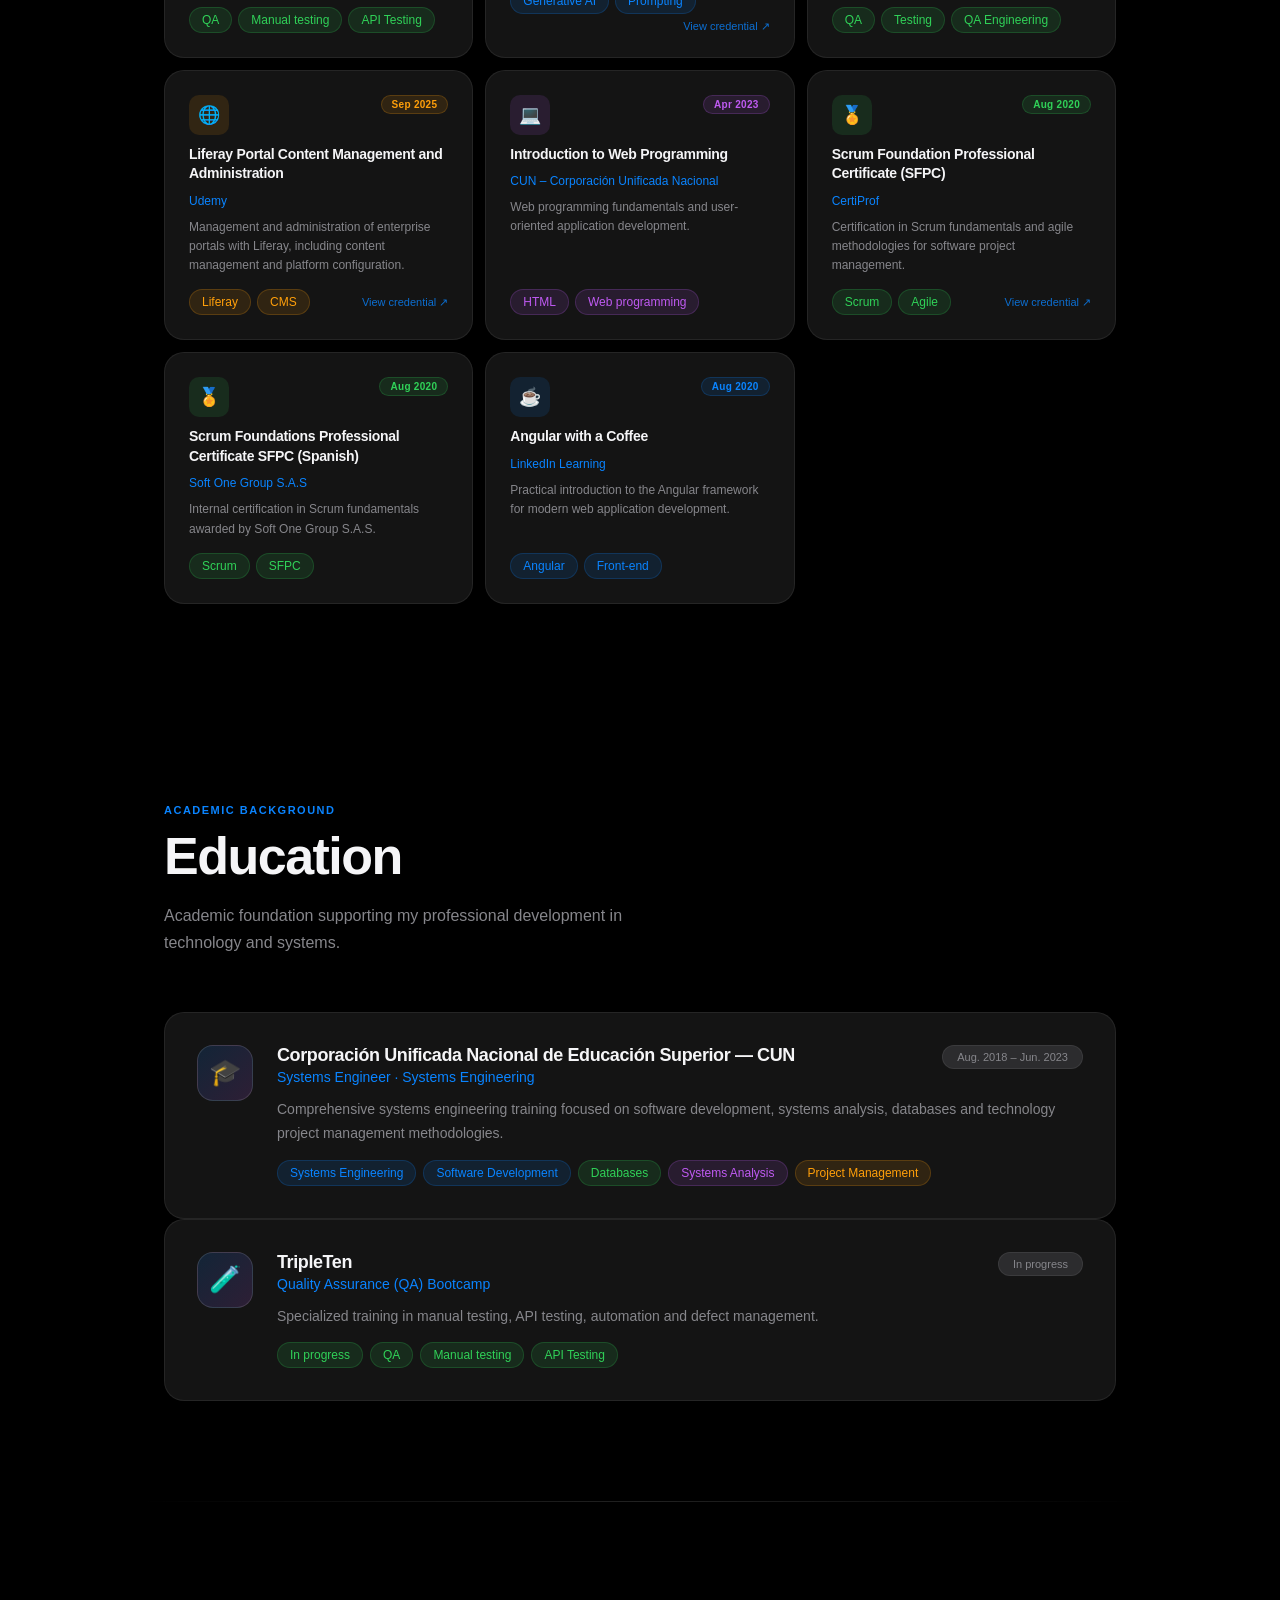
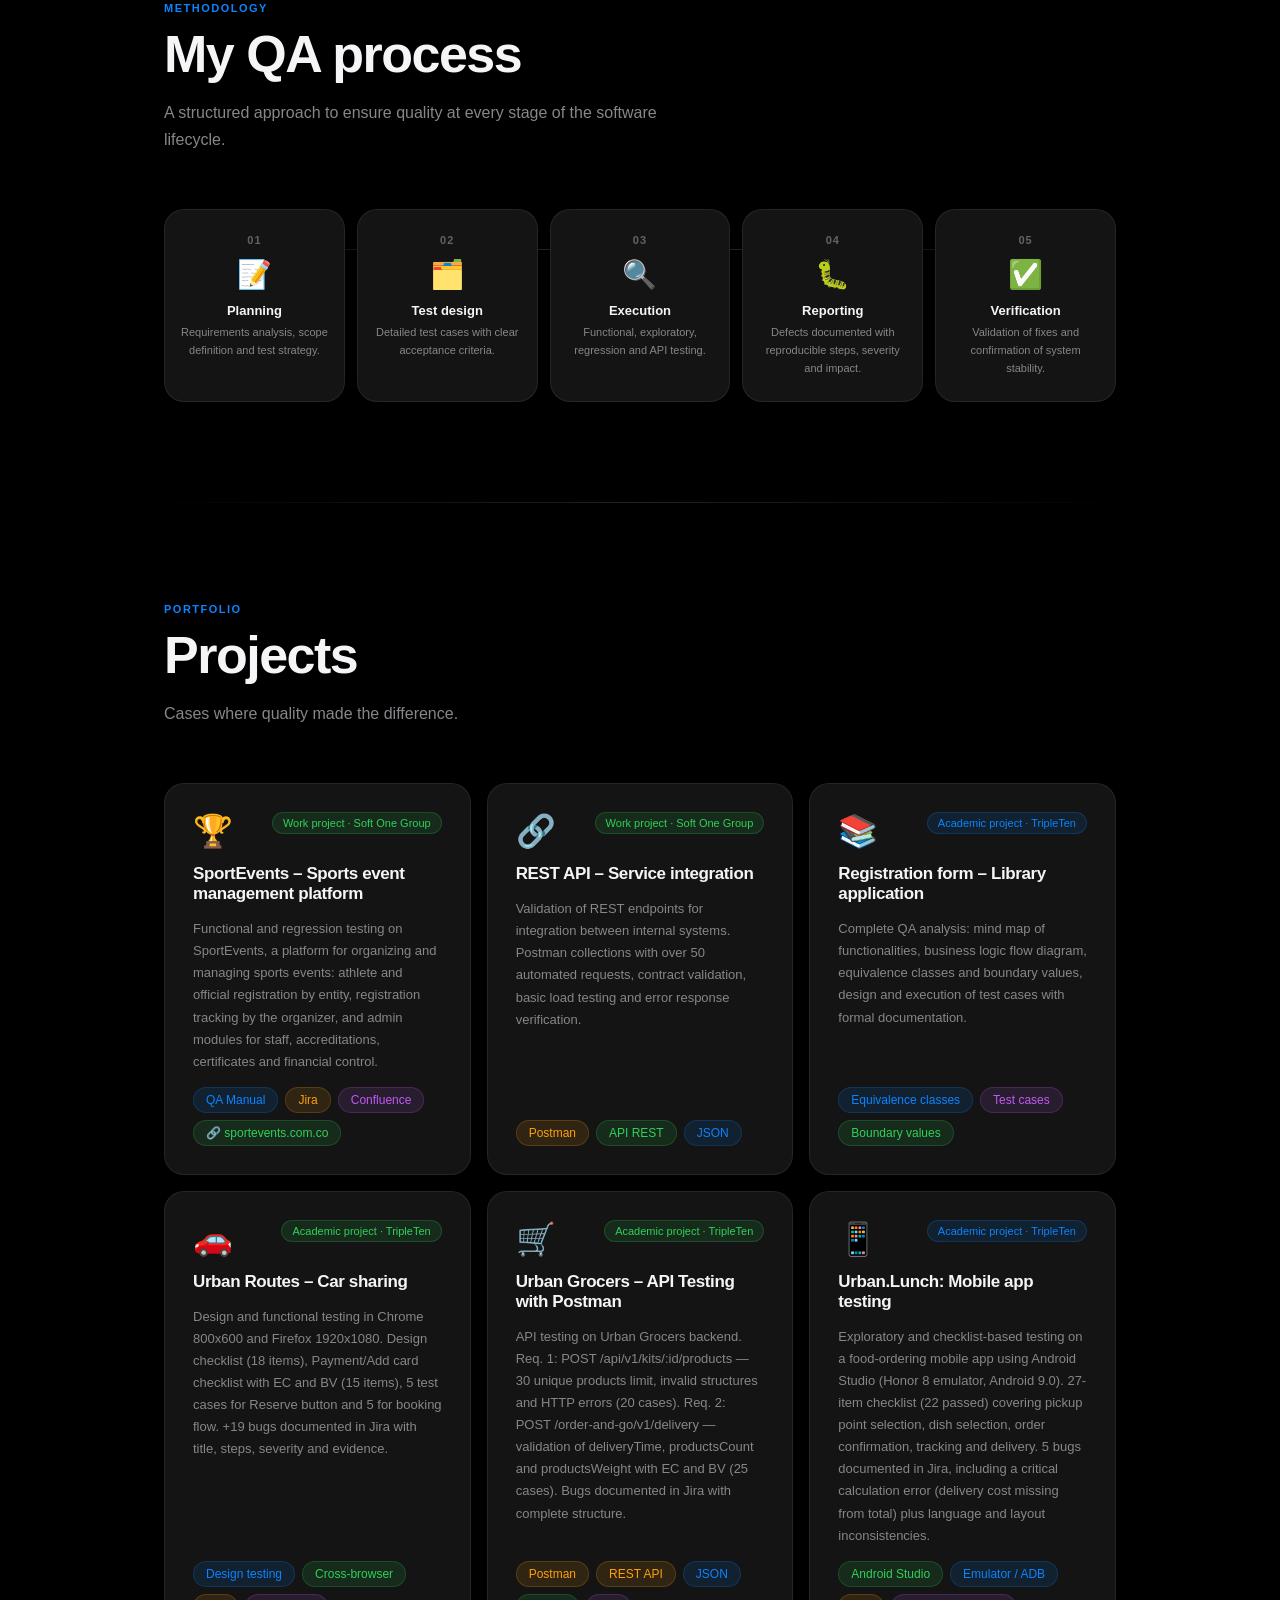
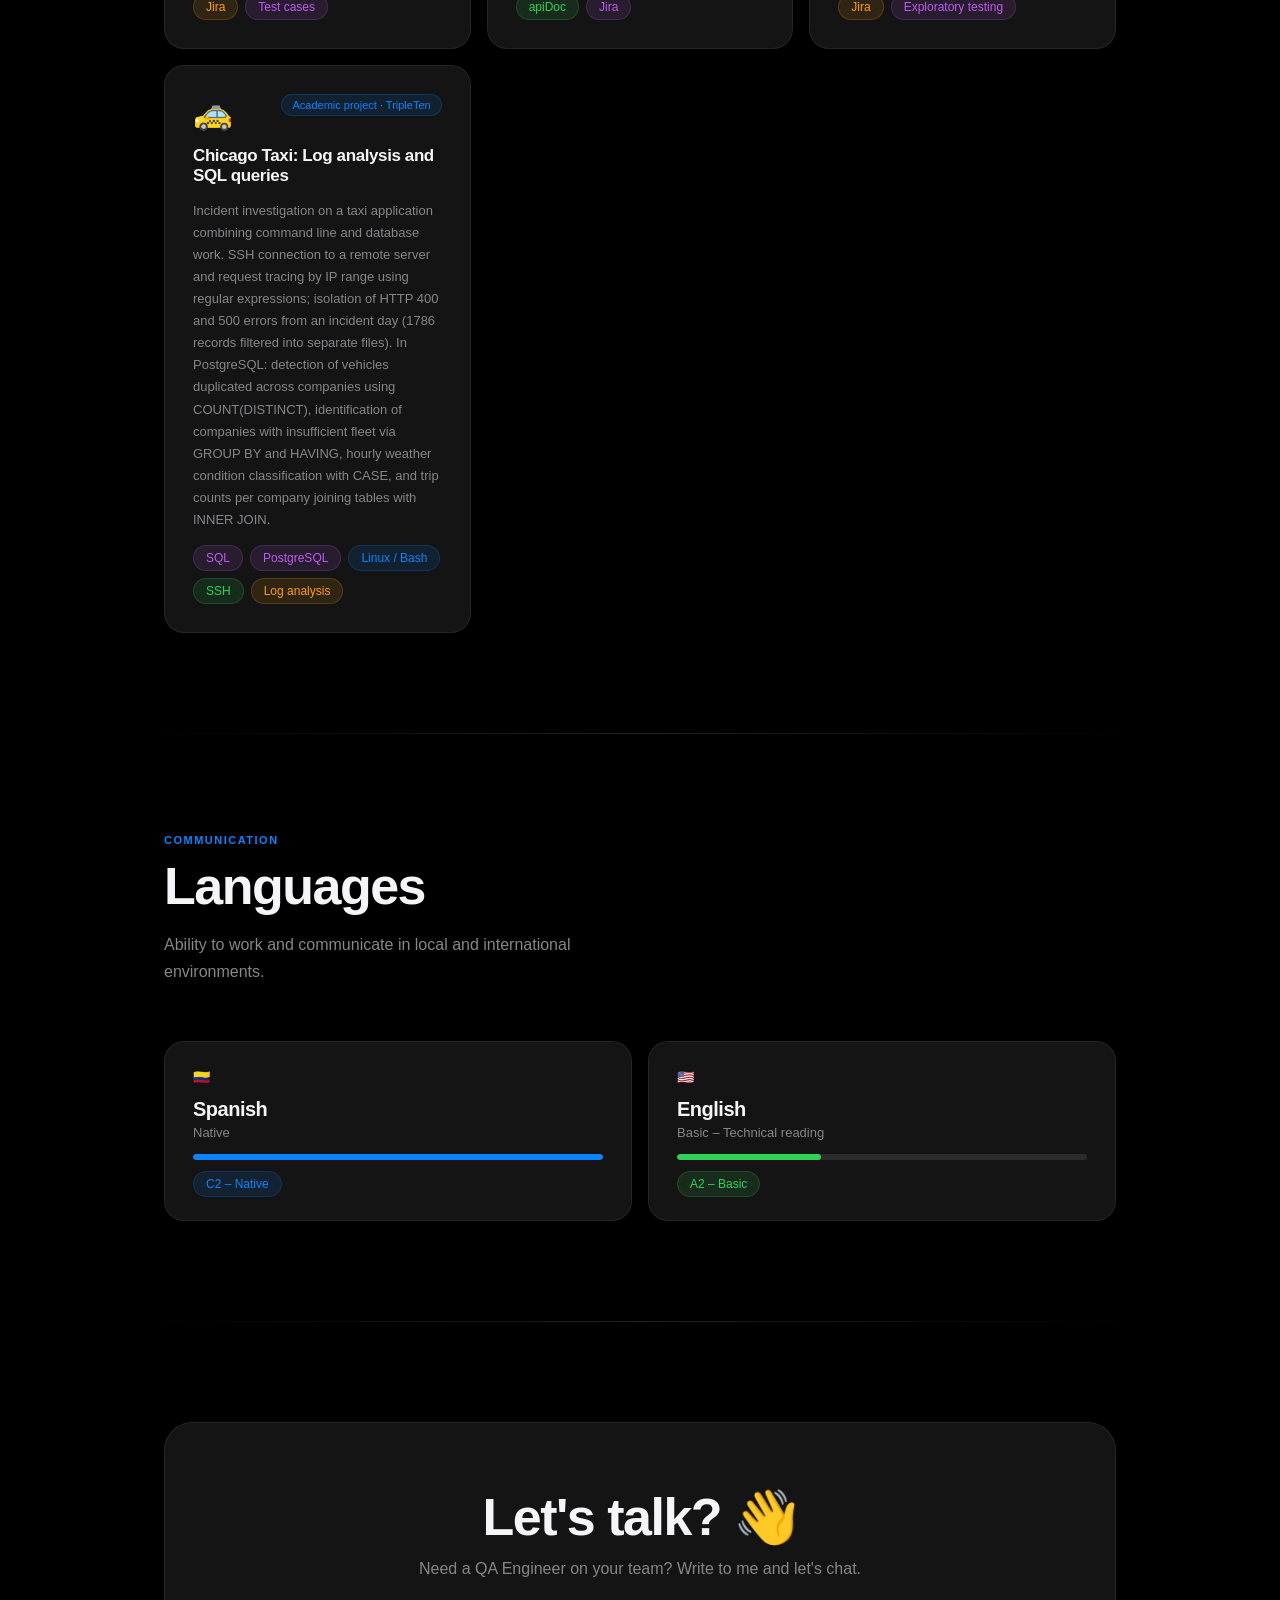
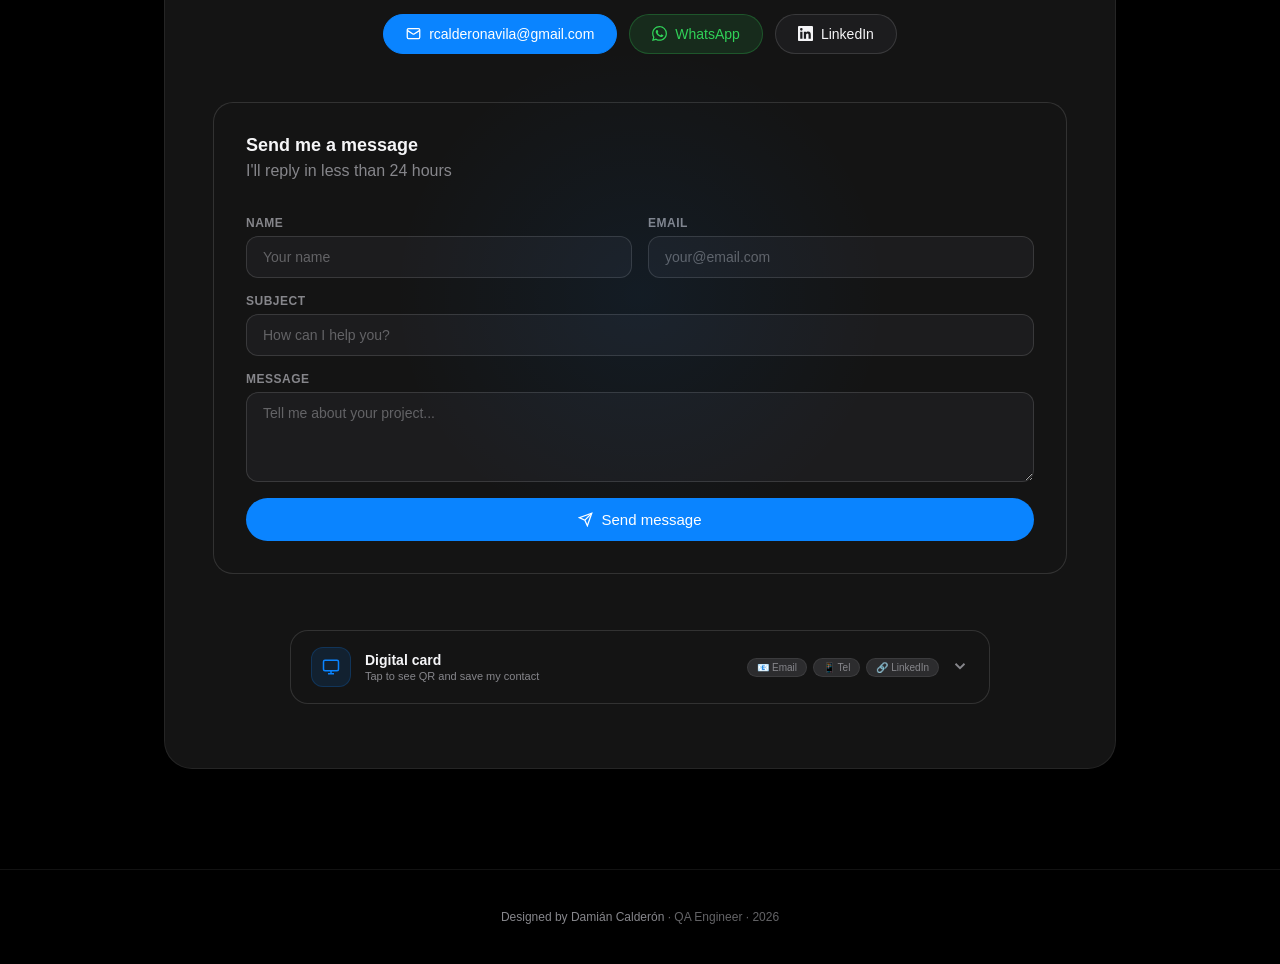
==== commit 67b369f1: "Sincronizar todo-en-uno: favicon con foto de perfil" ====
--- a/portafolio_damian_todo_en_uno.html
+++ b/portafolio_damian_todo_en_uno.html
@@ -26,7 +26,8 @@
   <meta name="twitter:image" content="https://damian-calderon-qa.netlify.app/perfilDamian.jpeg"/>
 
   <!-- Favicon -->
-  <link rel="icon" href="data:image/svg+xml,<svg xmlns='http://www.w3.org/2000/svg' viewBox='0 0 100 100'><rect width='100' height='100' rx='22' fill='%230a84ff'/><text y='.9em' font-size='52' font-family='system-ui,sans-serif' font-weight='700' fill='white' x='50%' text-anchor='middle' dy='0.1em'>DC</text></svg>"/>
+  <link rel="icon" type="image/jpeg" href="/perfilDamian.jpeg"/>
+  <link rel="apple-touch-icon" href="/perfilDamian.jpeg"/>
 
   <style>
 /* ── RESET ── */
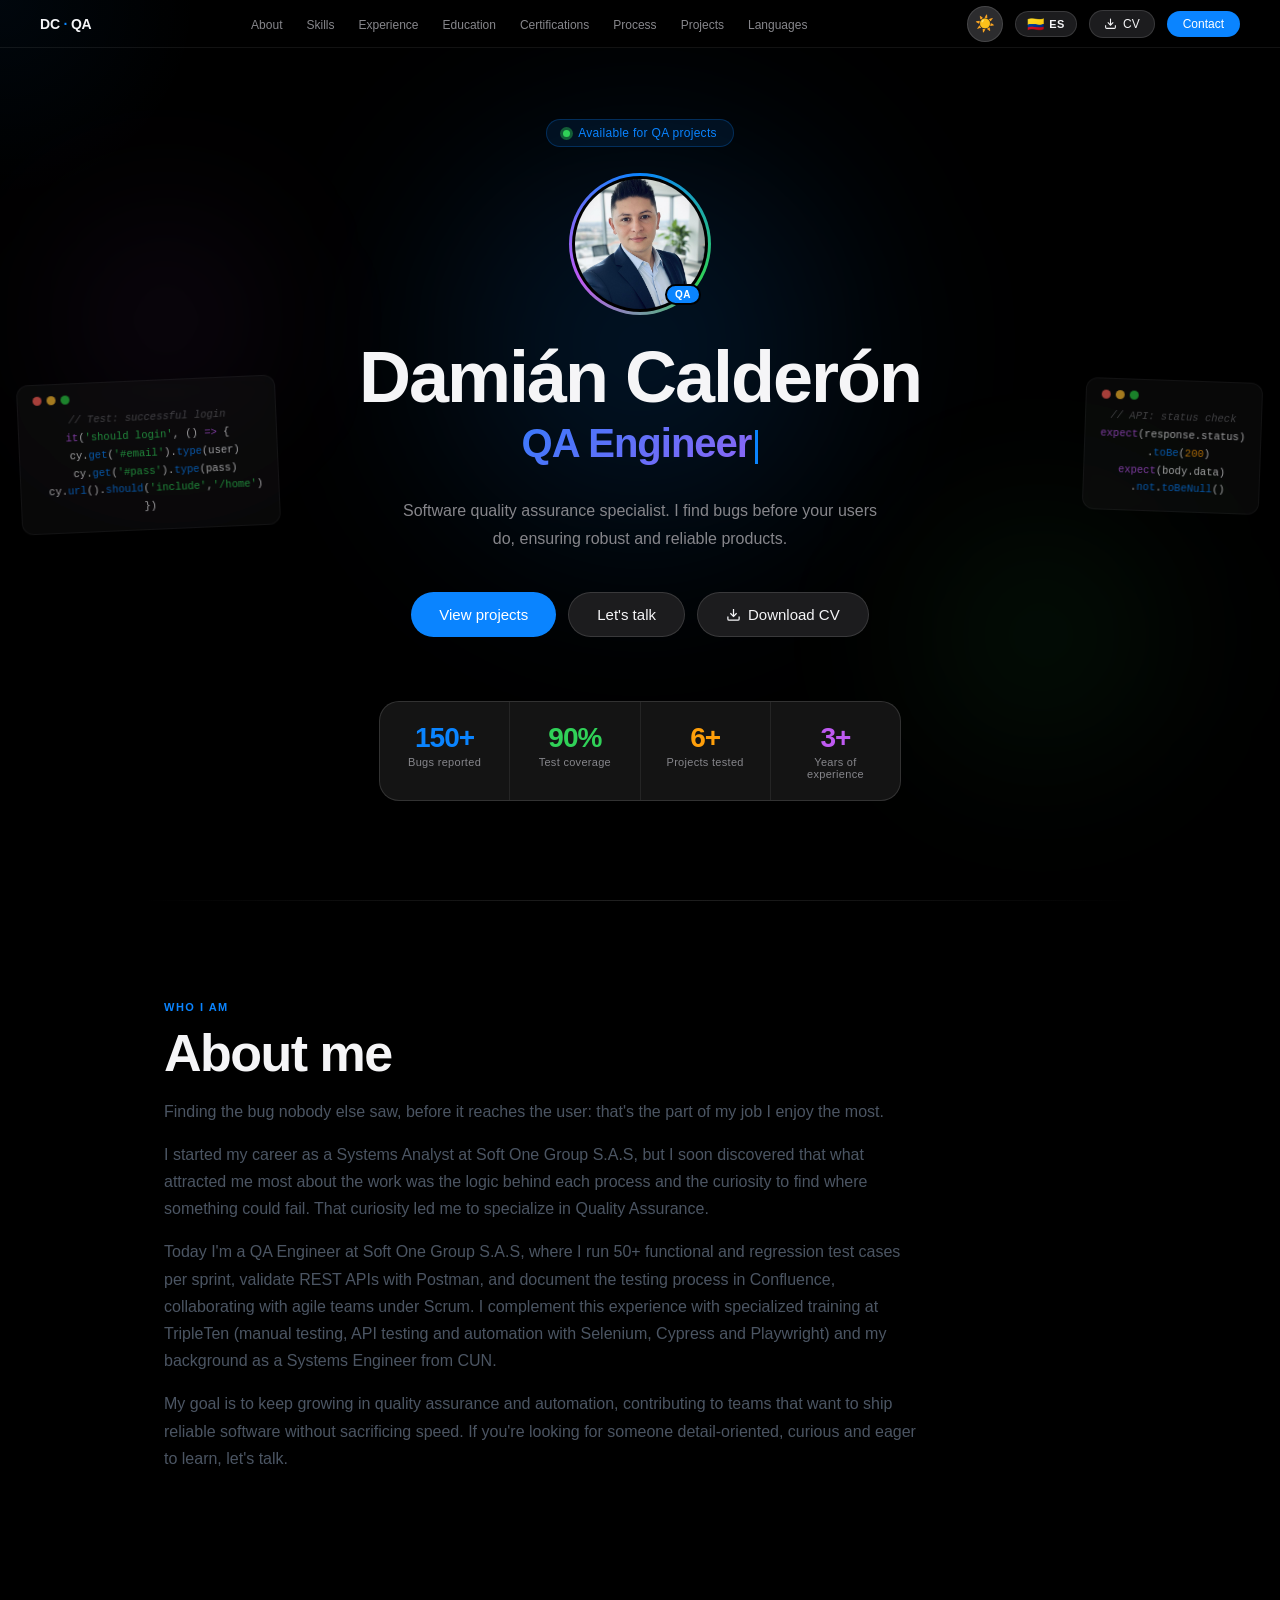
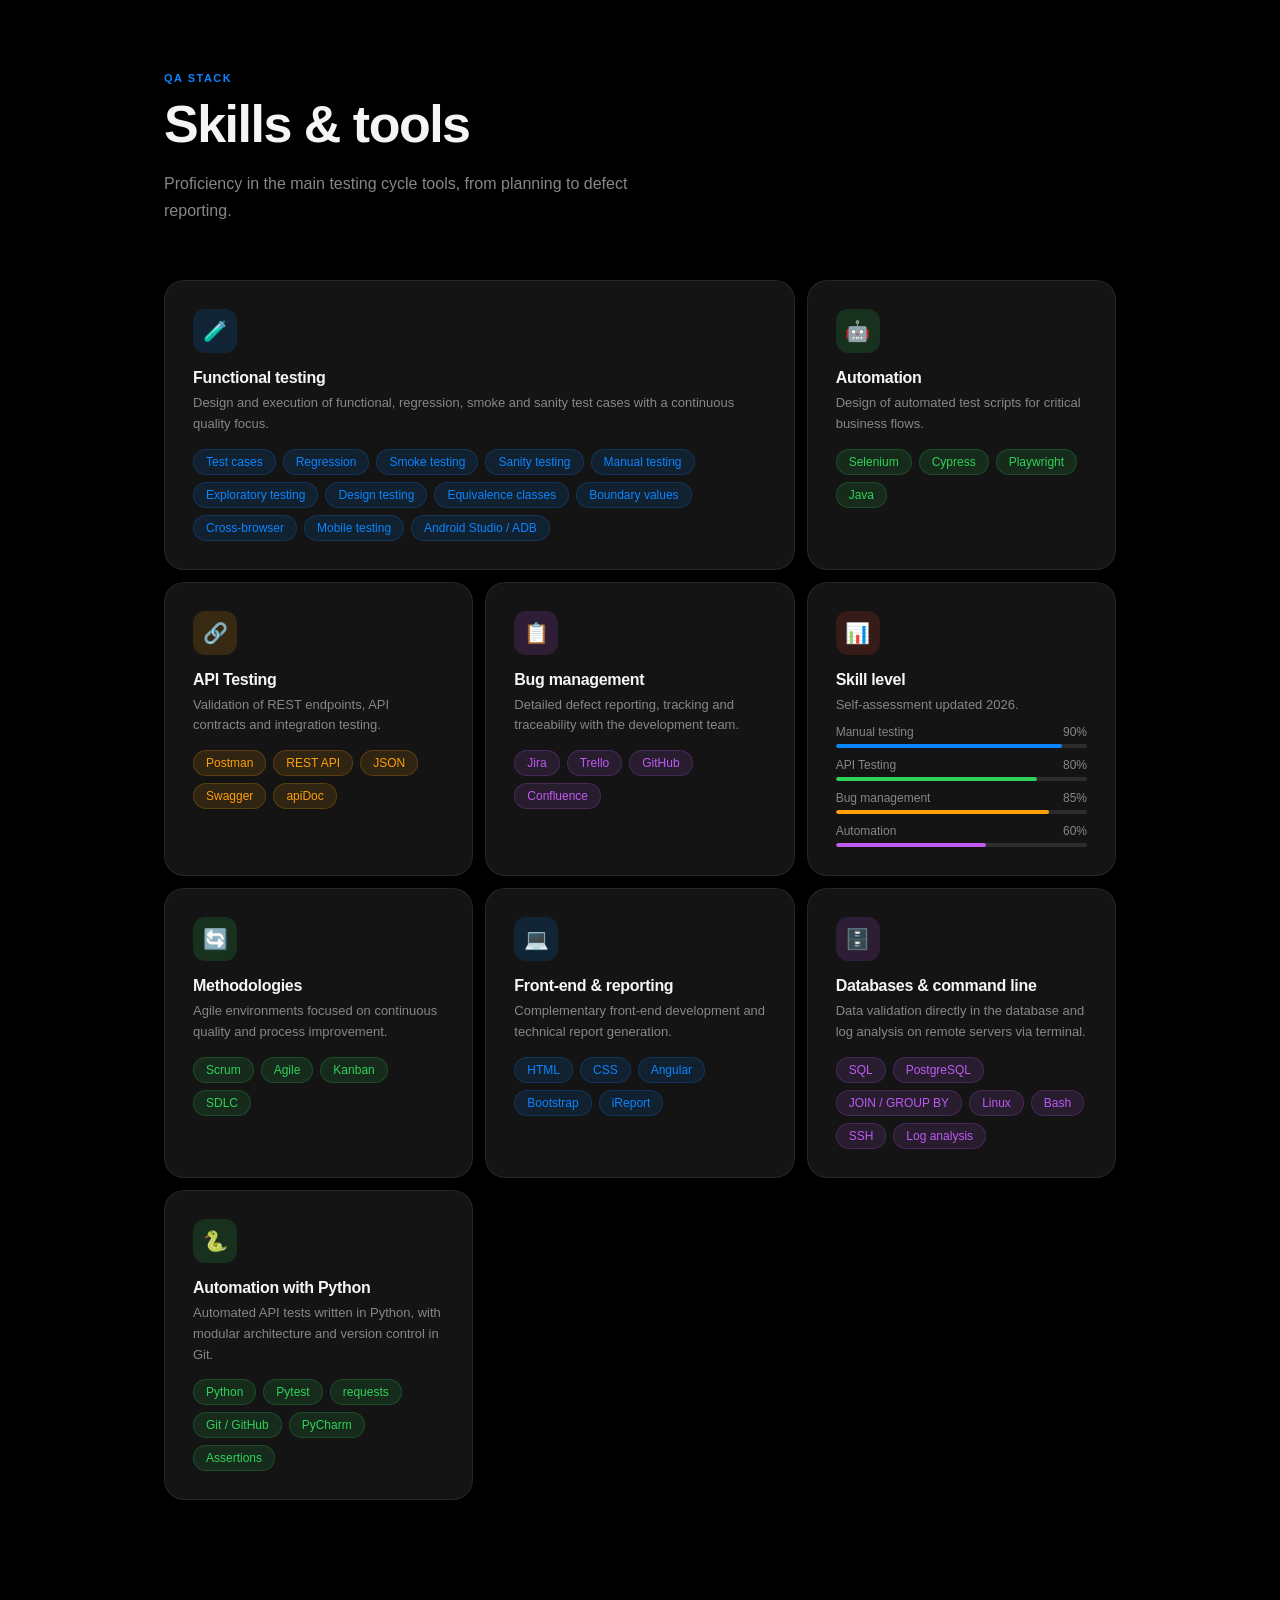
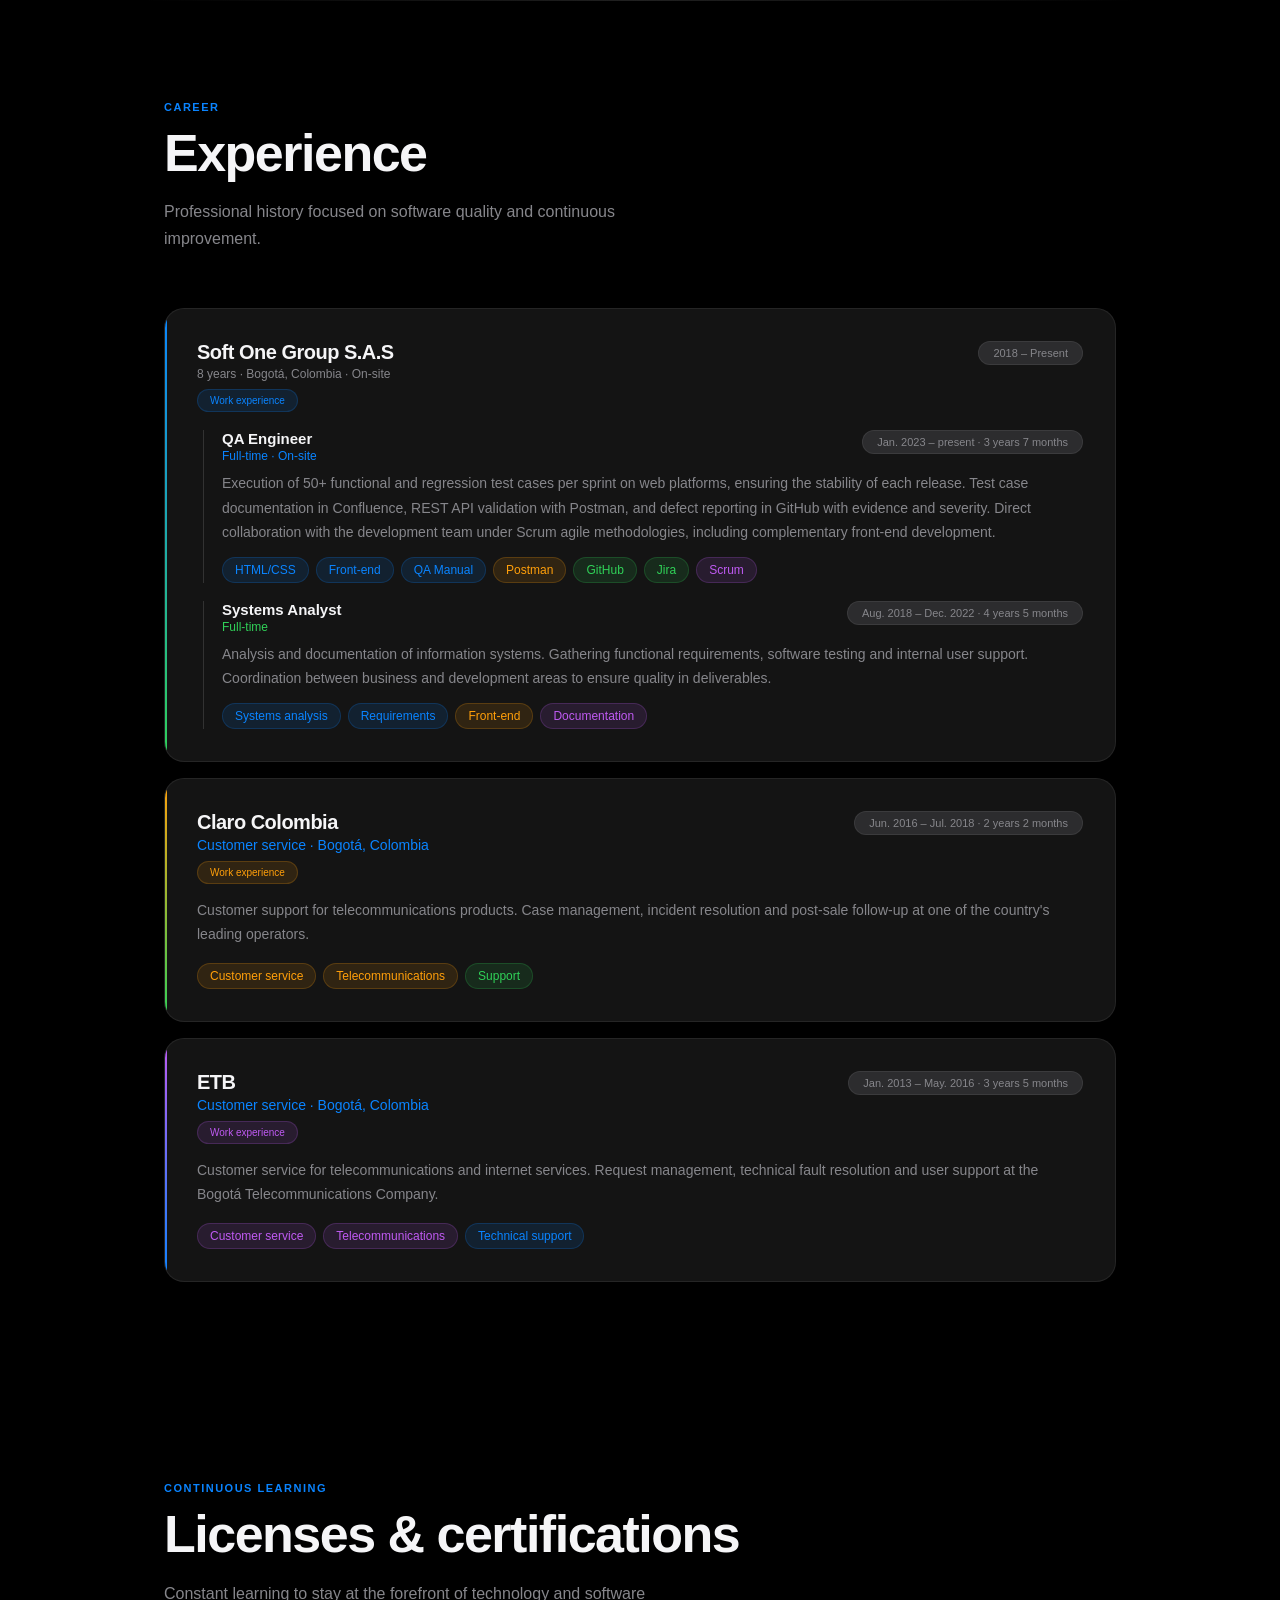
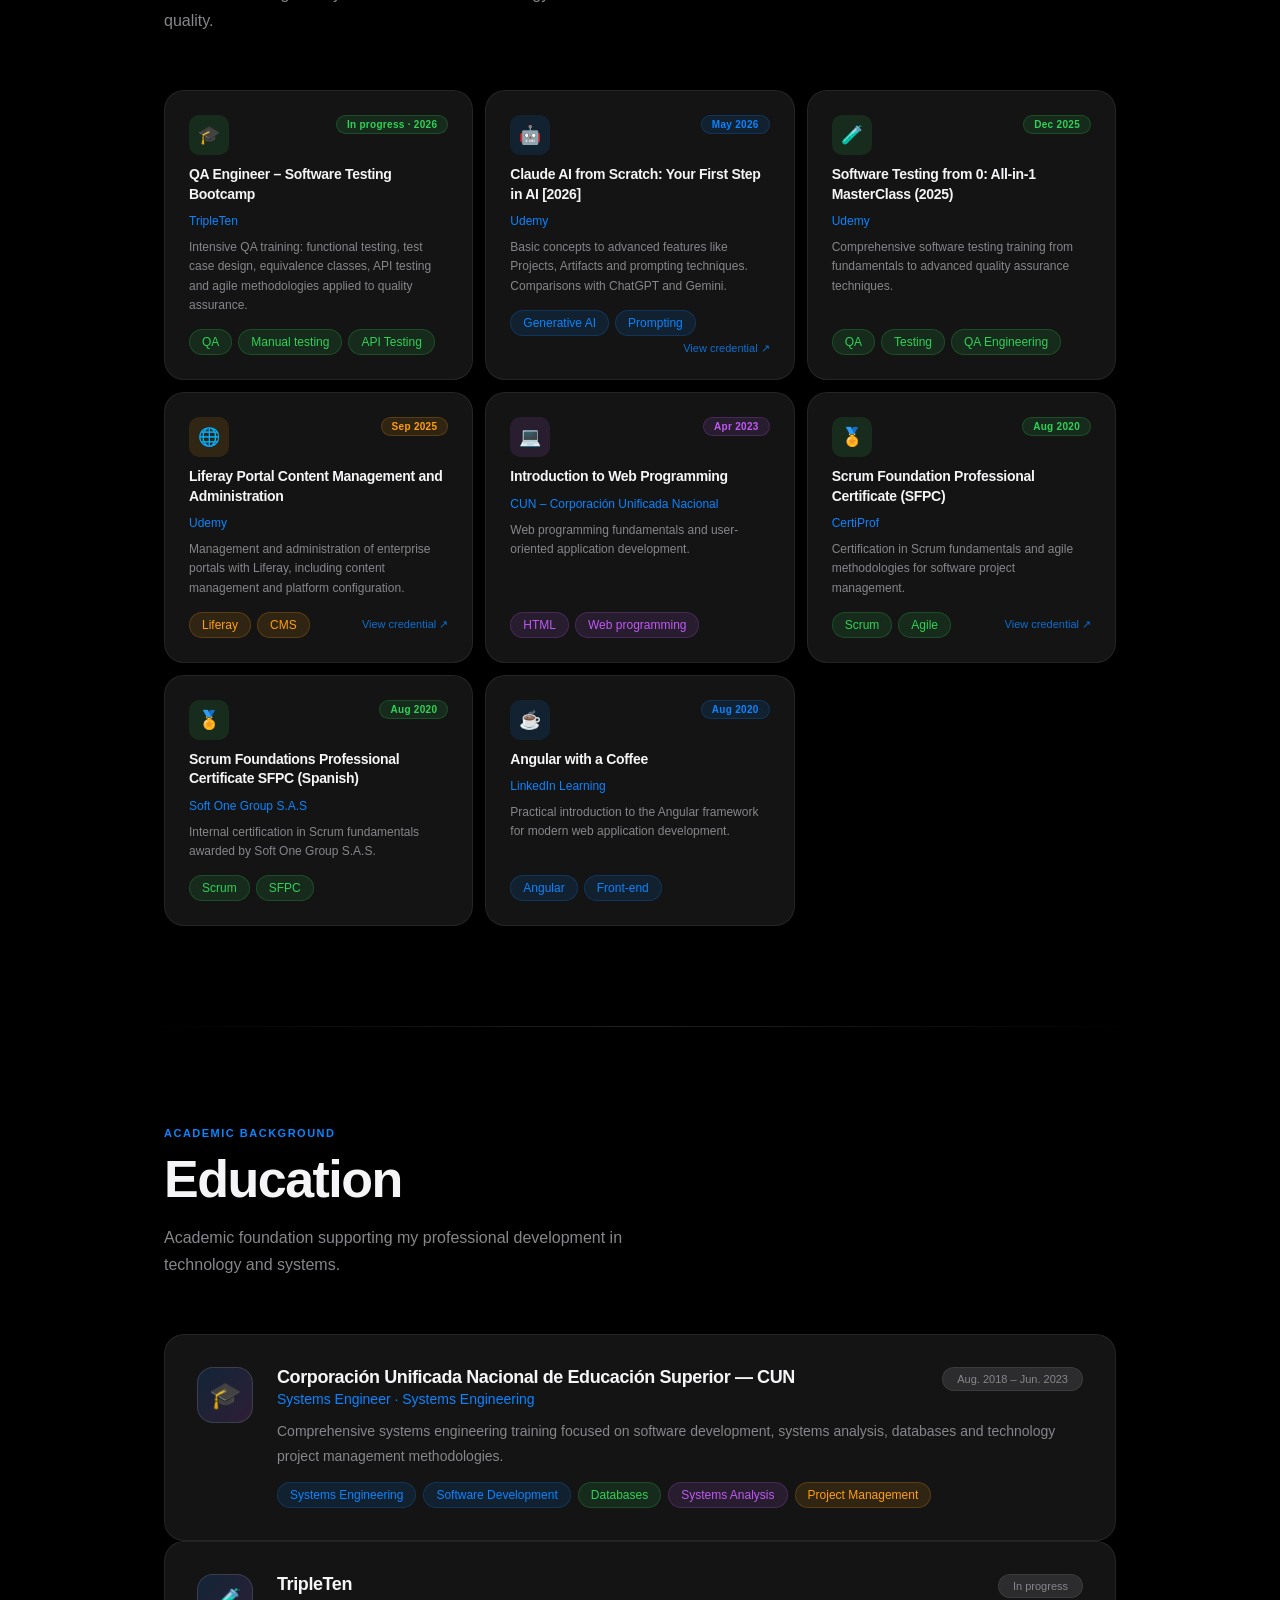
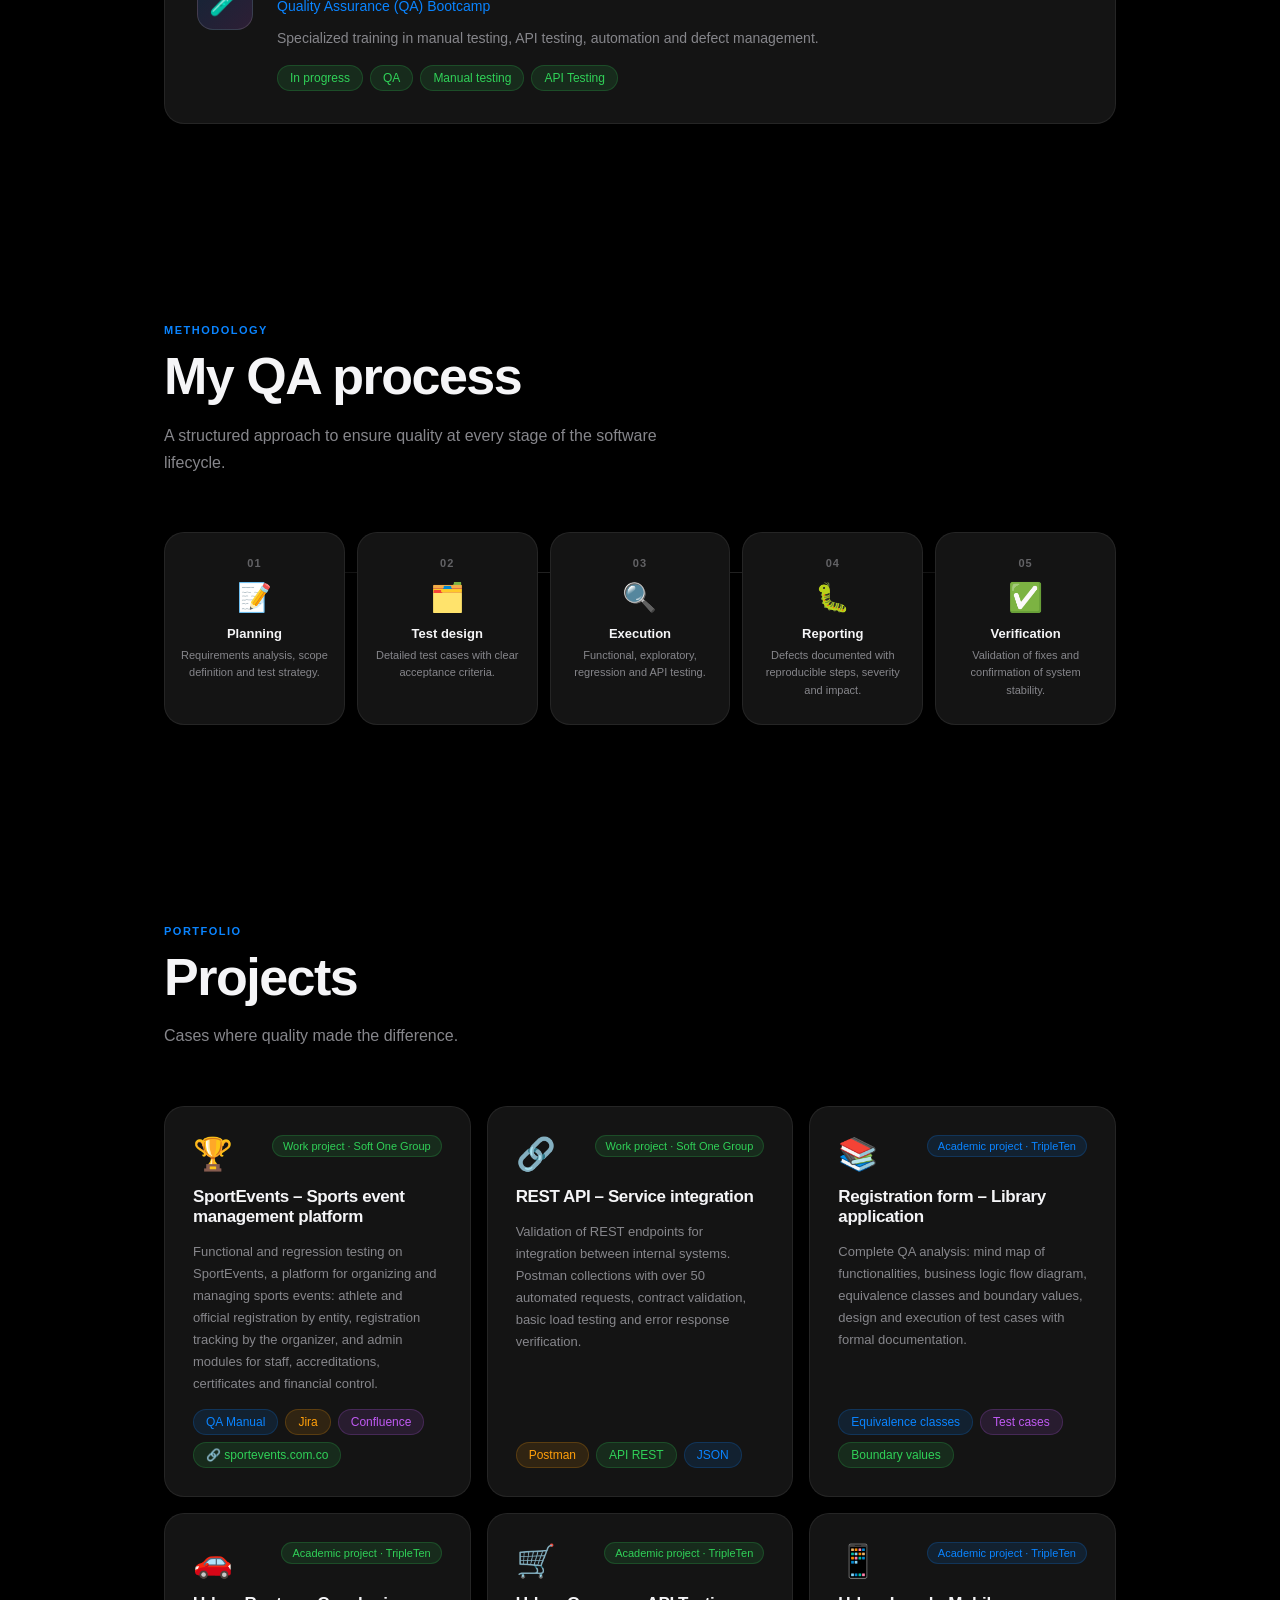
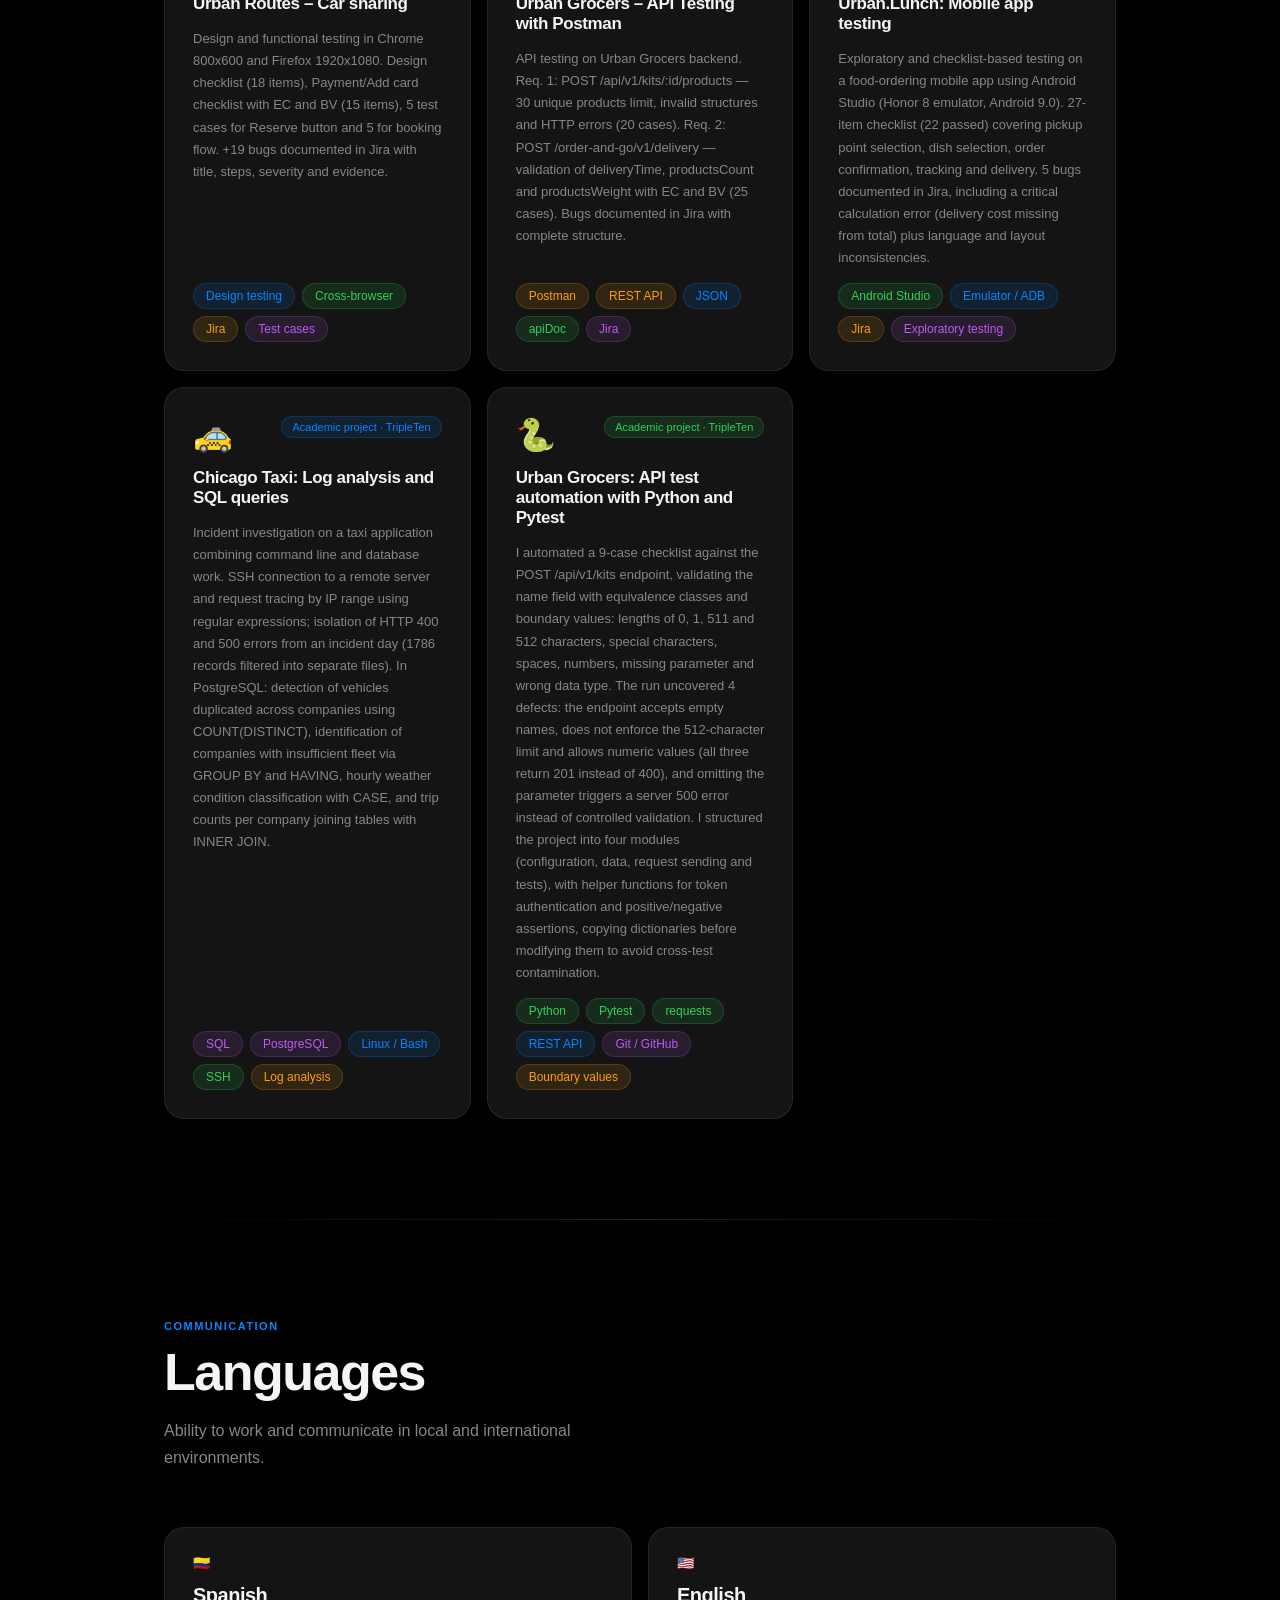
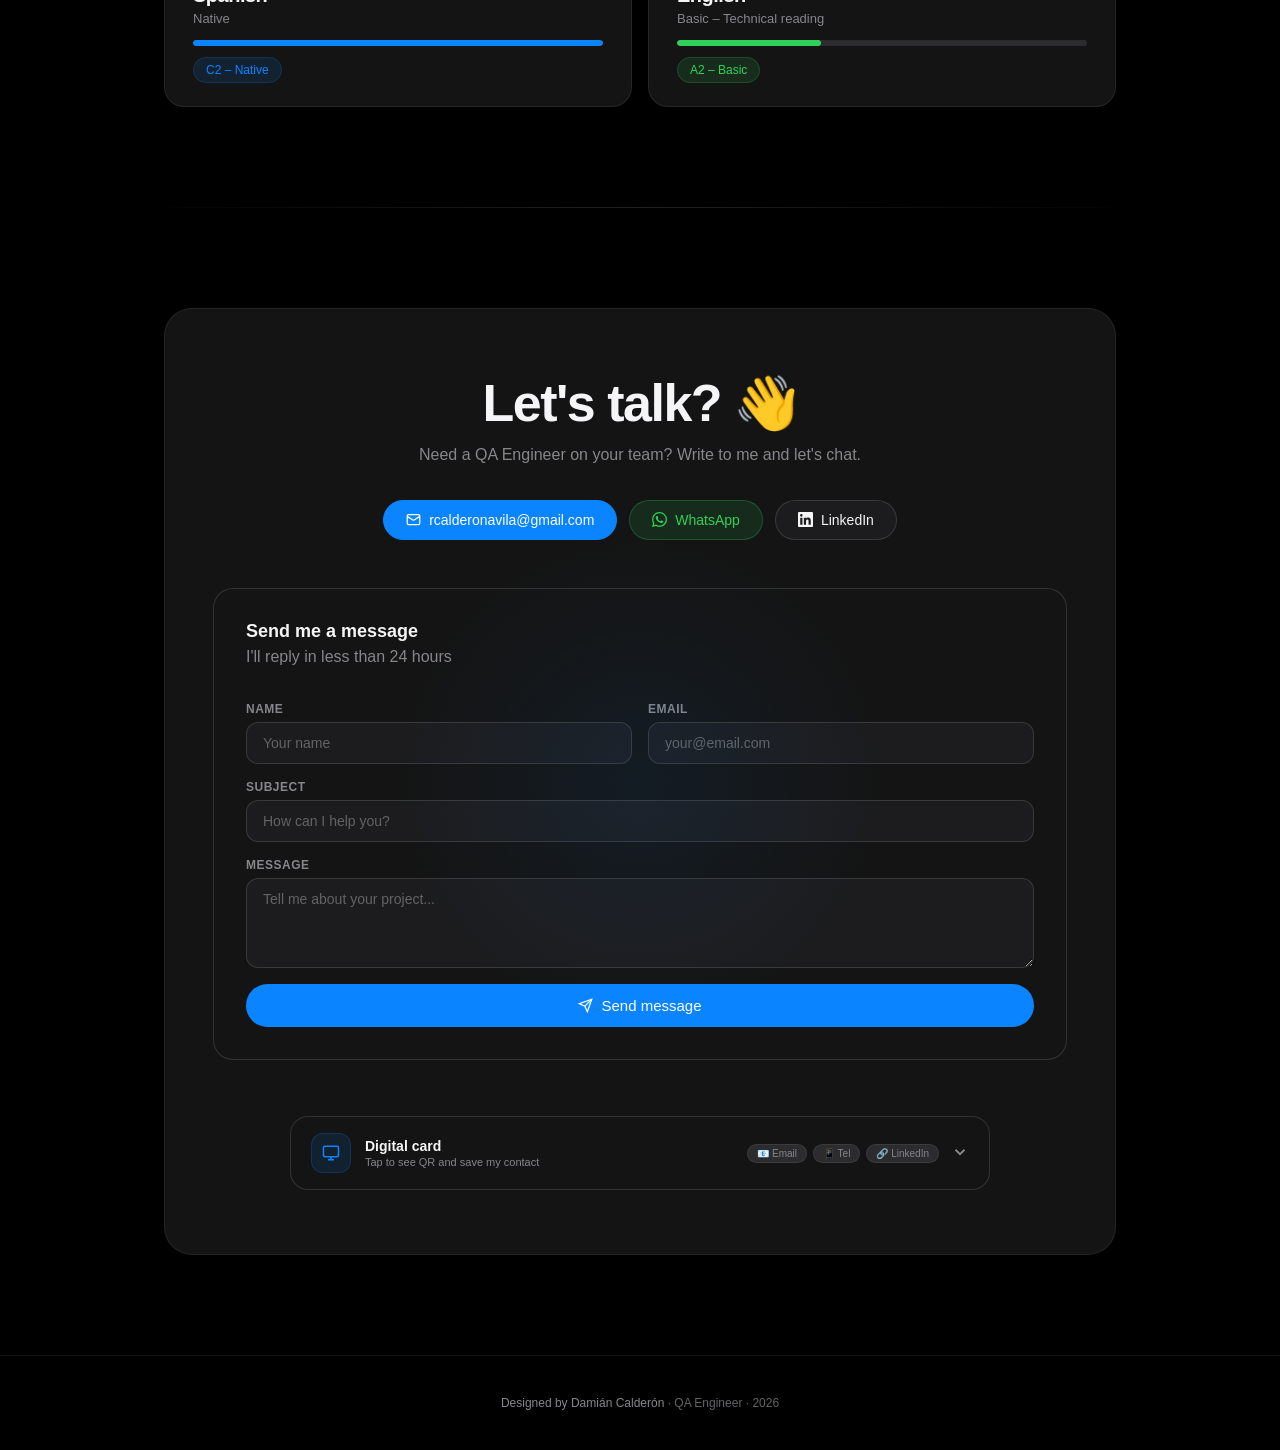
==== commit 39323391: "Sincronizar todo-en-uno: proyecto Sprint 8 Python y Pytest" ====
--- a/portafolio_damian_todo_en_uno.html
+++ b/portafolio_damian_todo_en_uno.html
@@ -1112,6 +1112,19 @@
           <span class="pill pill-purple" data-es="Análisis de logs" data-en="Log analysis">Análisis de logs</span>
         </div>
       </div>
+      <div class="bento-card reveal delay-5">
+        <div class="bc-icon bc-icon--green">🐍</div>
+        <div class="bc-title" data-es="Automatización con Python" data-en="Automation with Python">Automatización con Python</div>
+        <div class="bc-desc" data-es="Pruebas automatizadas de API escritas en Python, con arquitectura modular y control de versiones en Git." data-en="Automated API tests written in Python, with modular architecture and version control in Git.">Pruebas automatizadas de API escritas en Python, con arquitectura modular y control de versiones en Git.</div>
+        <div class="skill-pills">
+          <span class="pill pill-green">Python</span>
+          <span class="pill pill-green">Pytest</span>
+          <span class="pill pill-green">requests</span>
+          <span class="pill pill-green">Git / GitHub</span>
+          <span class="pill pill-green">PyCharm</span>
+          <span class="pill pill-green" data-es="Aserciones" data-en="Assertions">Aserciones</span>
+        </div>
+      </div>
     </div>
   </section>
 
@@ -1523,6 +1536,20 @@
           <span class="pill pill-blue">Linux / Bash</span>
           <span class="pill pill-green">SSH</span>
           <span class="pill pill-orange" data-es="Análisis de logs" data-en="Log analysis">Análisis de logs</span>
+        </div>
+      </div>
+
+      <div class="proj-card reveal delay-7">
+        <div class="proj-header"><div class="proj-emoji">🐍</div><span class="pill pill-green pill-sm" data-es="Proyecto académico · TripleTen" data-en="Academic project · TripleTen">Proyecto académico · TripleTen</span></div>
+        <div class="proj-title" data-es="Urban Grocers: Automatización de pruebas de API con Python y Pytest" data-en="Urban Grocers: API test automation with Python and Pytest">Urban Grocers: Automatización de pruebas de API con Python y Pytest</div>
+        <div class="proj-desc" data-es="Automaticé una lista de comprobación de 9 casos sobre el endpoint POST /api/v1/kits, validando el campo name con clases de equivalencia y valores límite: longitudes de 0, 1, 511 y 512 caracteres, caracteres especiales, espacios, números, parámetro ausente y tipo de dato incorrecto. La ejecución detectó 4 defectos: el endpoint acepta nombres vacíos, no aplica el límite de 512 caracteres y admite valores numéricos (los tres devuelven 201 en lugar de 400), y omitir el parámetro provoca un error 500 del servidor en lugar de una validación controlada. Organicé el proyecto en cuatro módulos (configuración, datos, envío de solicitudes y pruebas), con funciones auxiliares para la autenticación por token y las aserciones positivas y negativas, copiando los diccionarios antes de modificarlos para evitar contaminación entre pruebas." data-en="I automated a 9-case checklist against the POST /api/v1/kits endpoint, validating the name field with equivalence classes and boundary values: lengths of 0, 1, 511 and 512 characters, special characters, spaces, numbers, missing parameter and wrong data type. The run uncovered 4 defects: the endpoint accepts empty names, does not enforce the 512-character limit and allows numeric values (all three return 201 instead of 400), and omitting the parameter triggers a server 500 error instead of controlled validation. I structured the project into four modules (configuration, data, request sending and tests), with helper functions for token authentication and positive/negative assertions, copying dictionaries before modifying them to avoid cross-test contamination.">Automaticé una lista de comprobación de 9 casos sobre el endpoint POST /api/v1/kits, validando el campo name con clases de equivalencia y valores límite: longitudes de 0, 1, 511 y 512 caracteres, caracteres especiales, espacios, números, parámetro ausente y tipo de dato incorrecto. La ejecución detectó 4 defectos: el endpoint acepta nombres vacíos, no aplica el límite de 512 caracteres y admite valores numéricos (los tres devuelven 201 en lugar de 400), y omitir el parámetro provoca un error 500 del servidor en lugar de una validación controlada. Organicé el proyecto en cuatro módulos (configuración, datos, envío de solicitudes y pruebas), con funciones auxiliares para la autenticación por token y las aserciones positivas y negativas, copiando los diccionarios antes de modificarlos para evitar contaminación entre pruebas.</div>
+        <div class="proj-footer">
+          <span class="pill pill-green">Python</span>
+          <span class="pill pill-green">Pytest</span>
+          <span class="pill pill-green">requests</span>
+          <span class="pill pill-blue">REST API</span>
+          <span class="pill pill-purple">Git / GitHub</span>
+          <span class="pill pill-orange" data-es="Valores límite" data-en="Boundary values">Valores límite</span>
         </div>
       </div>
 
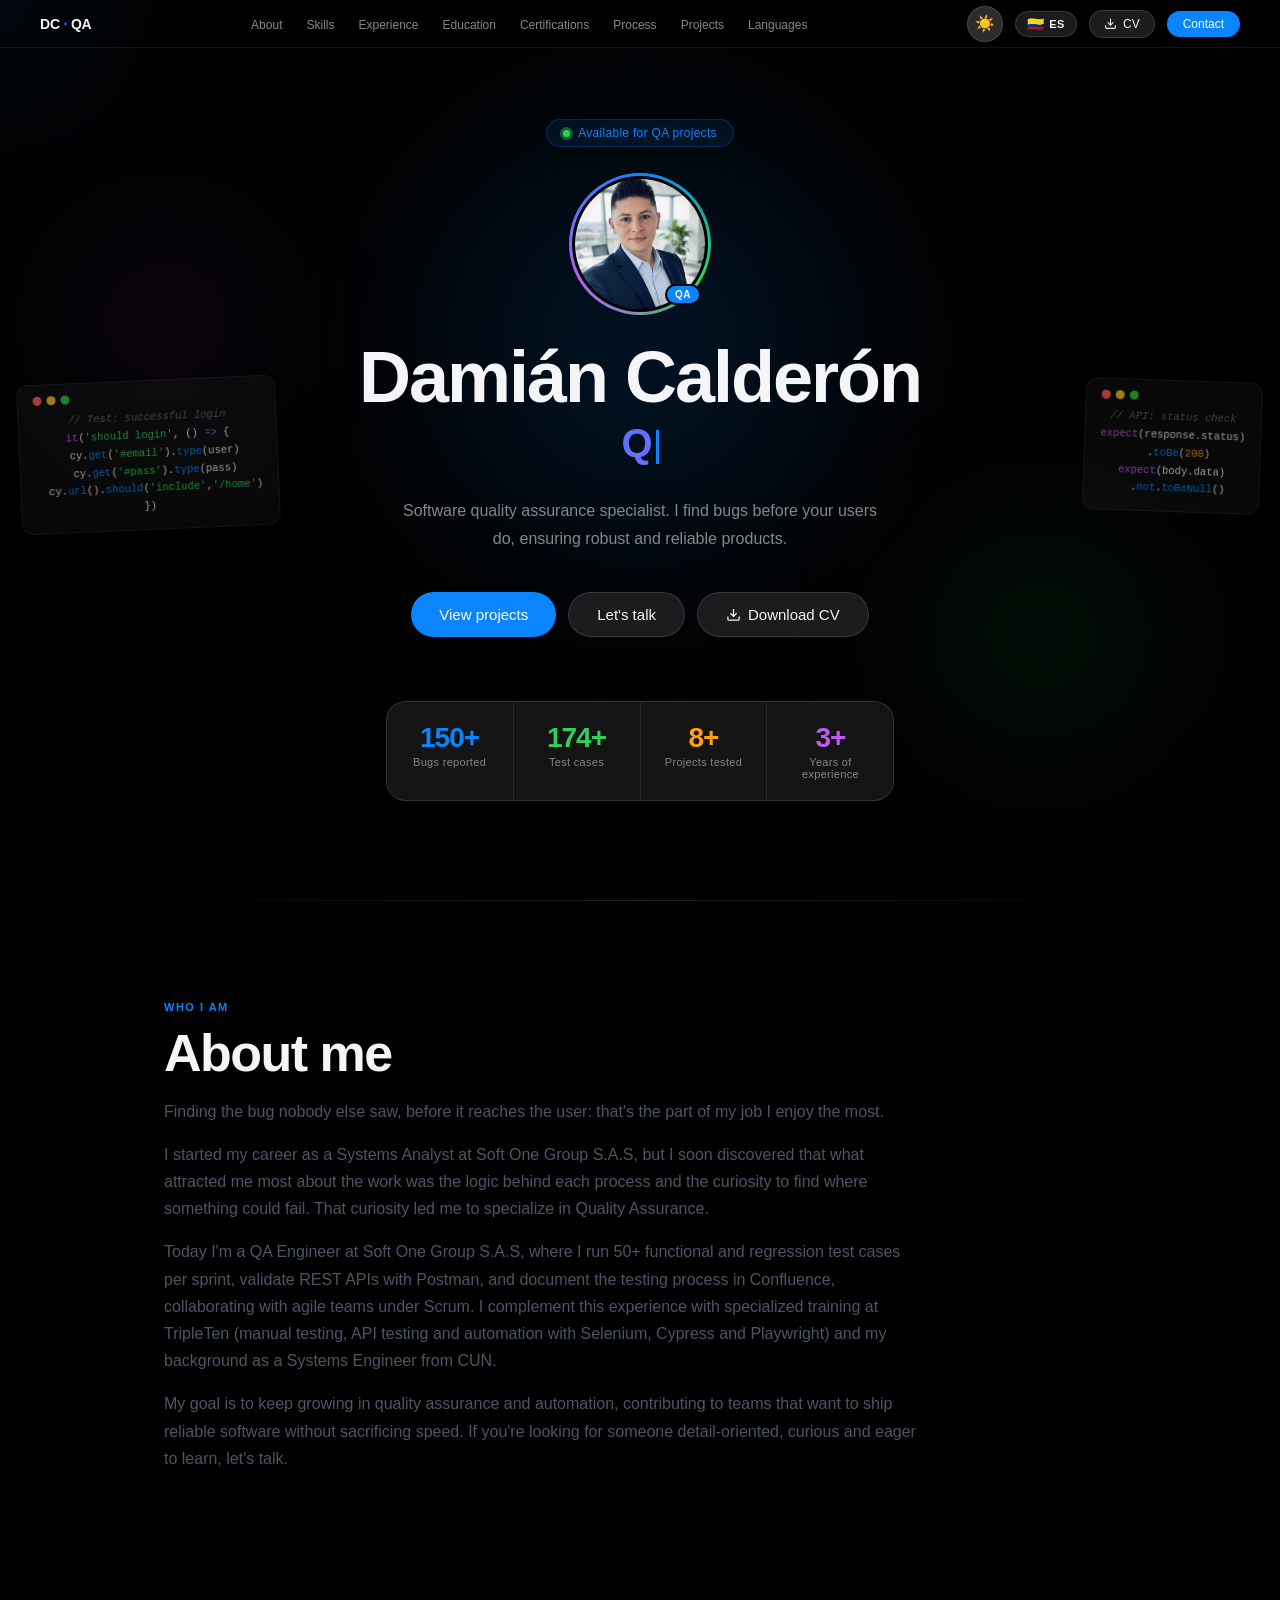
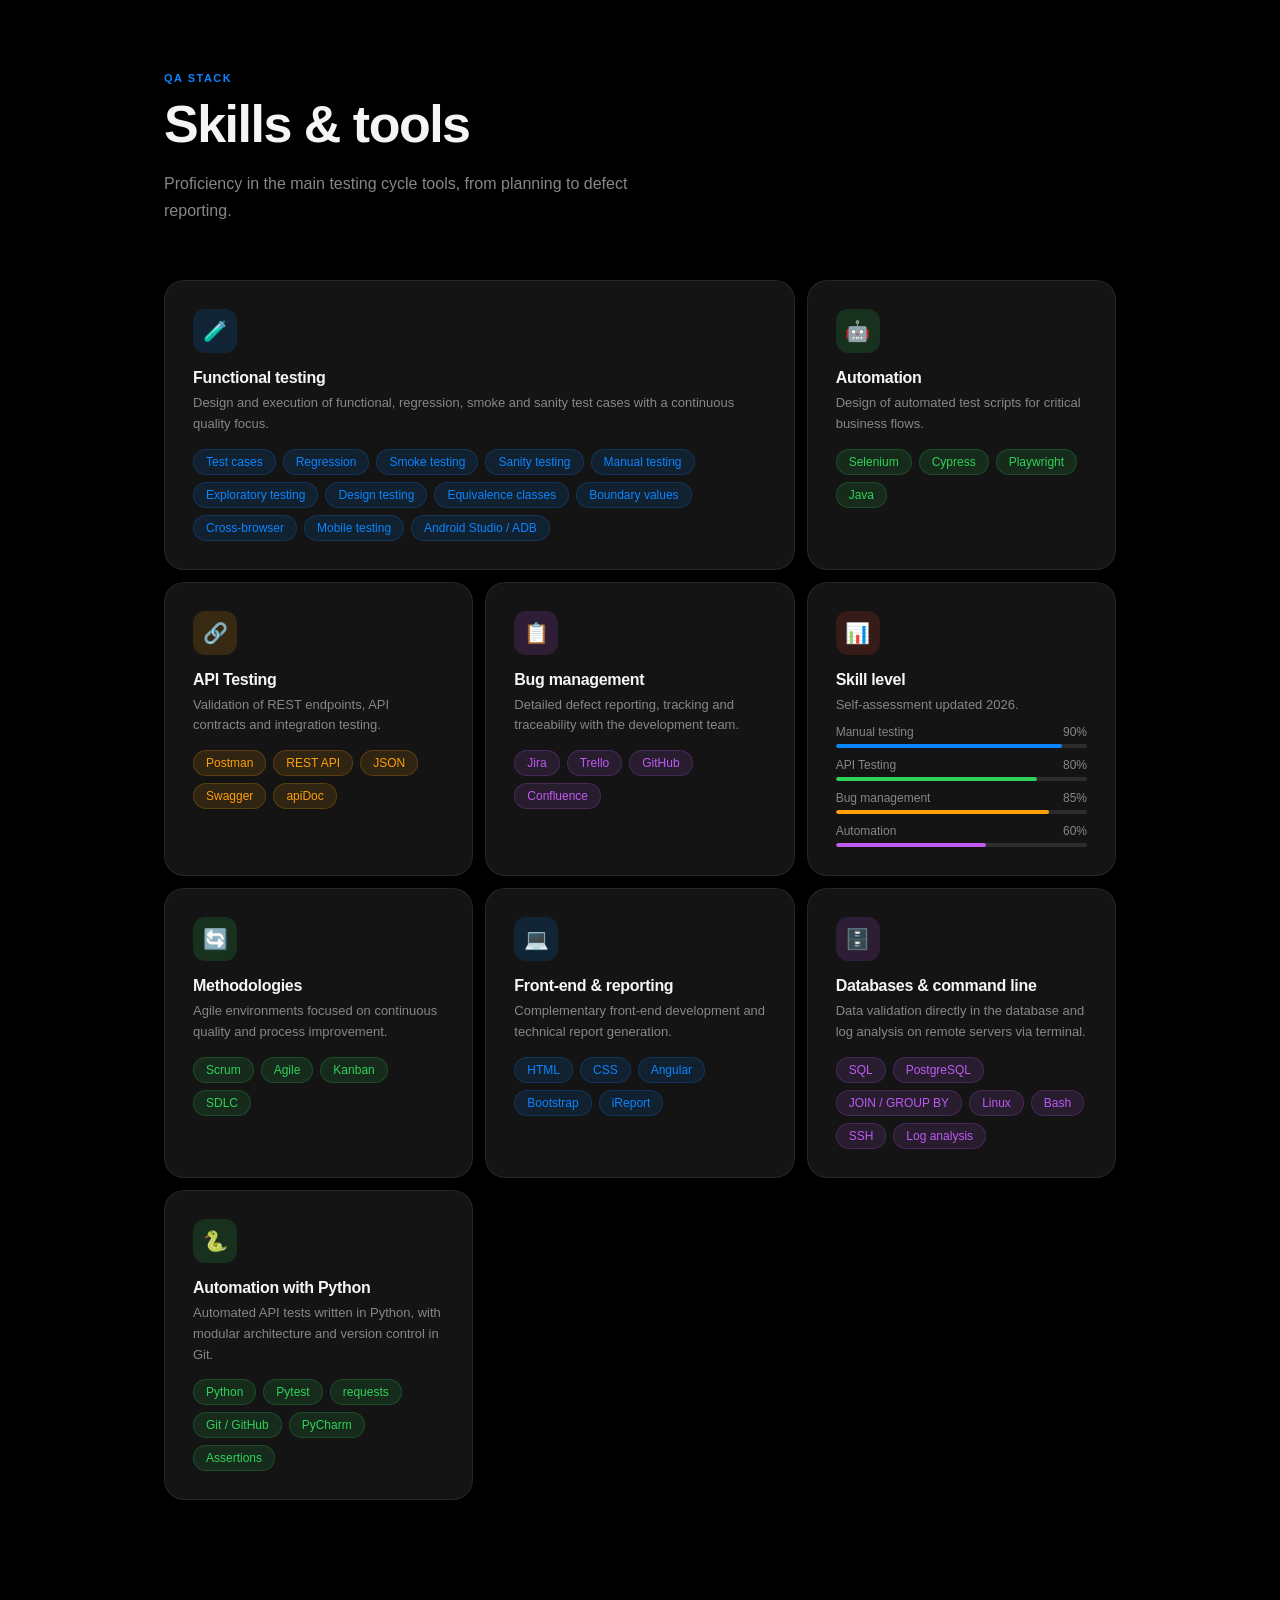
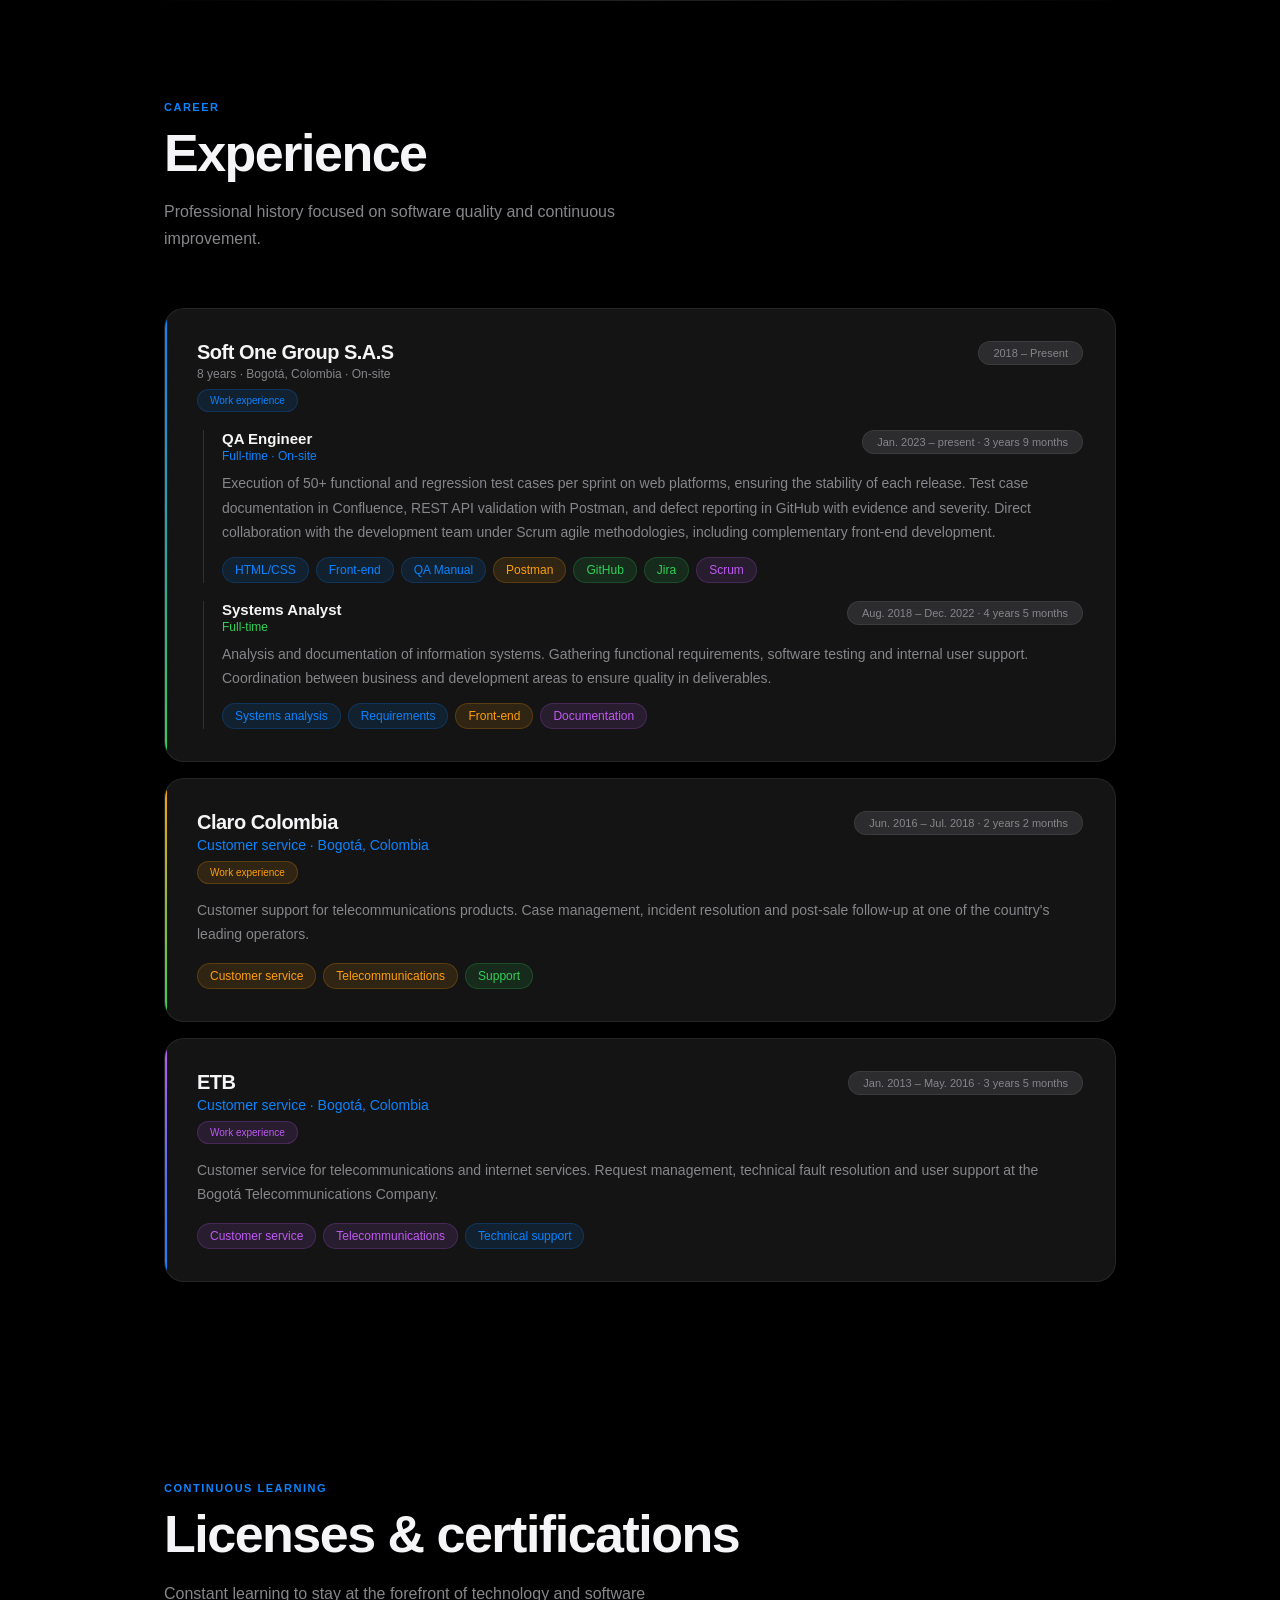
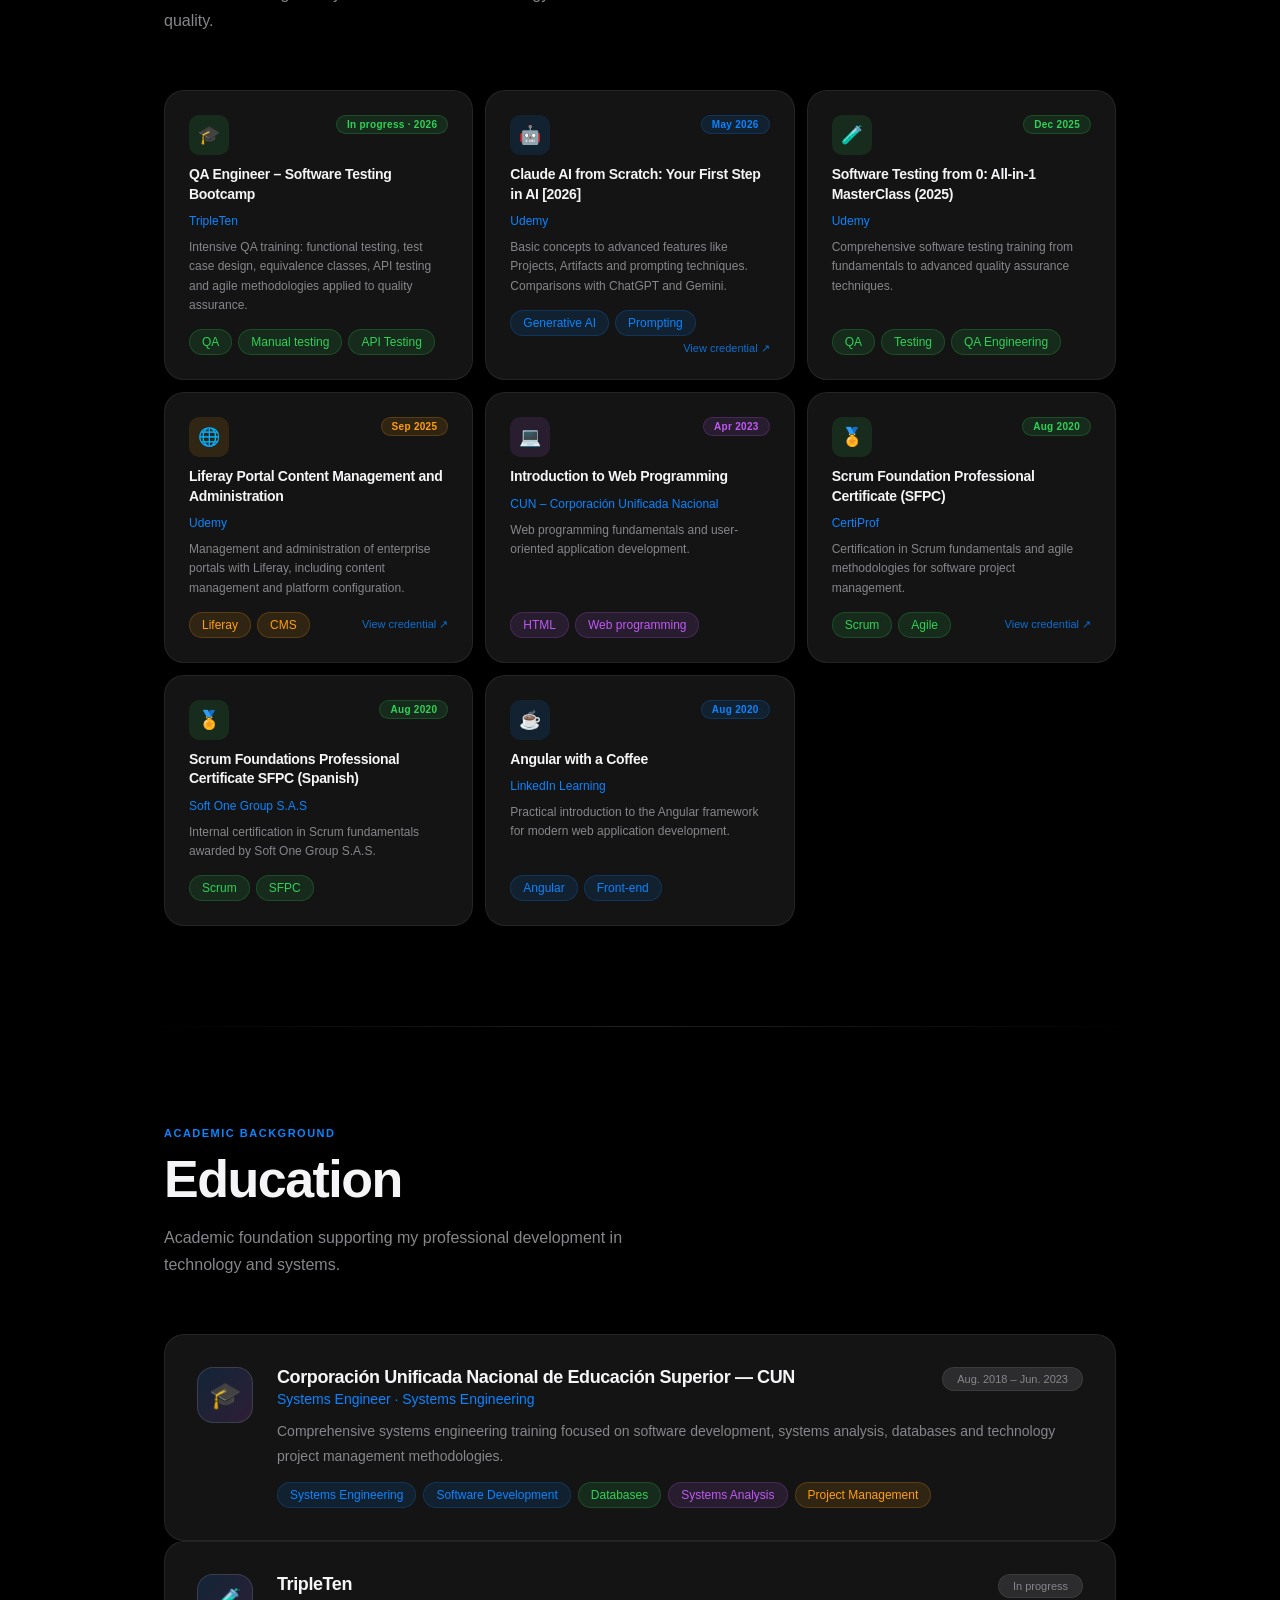
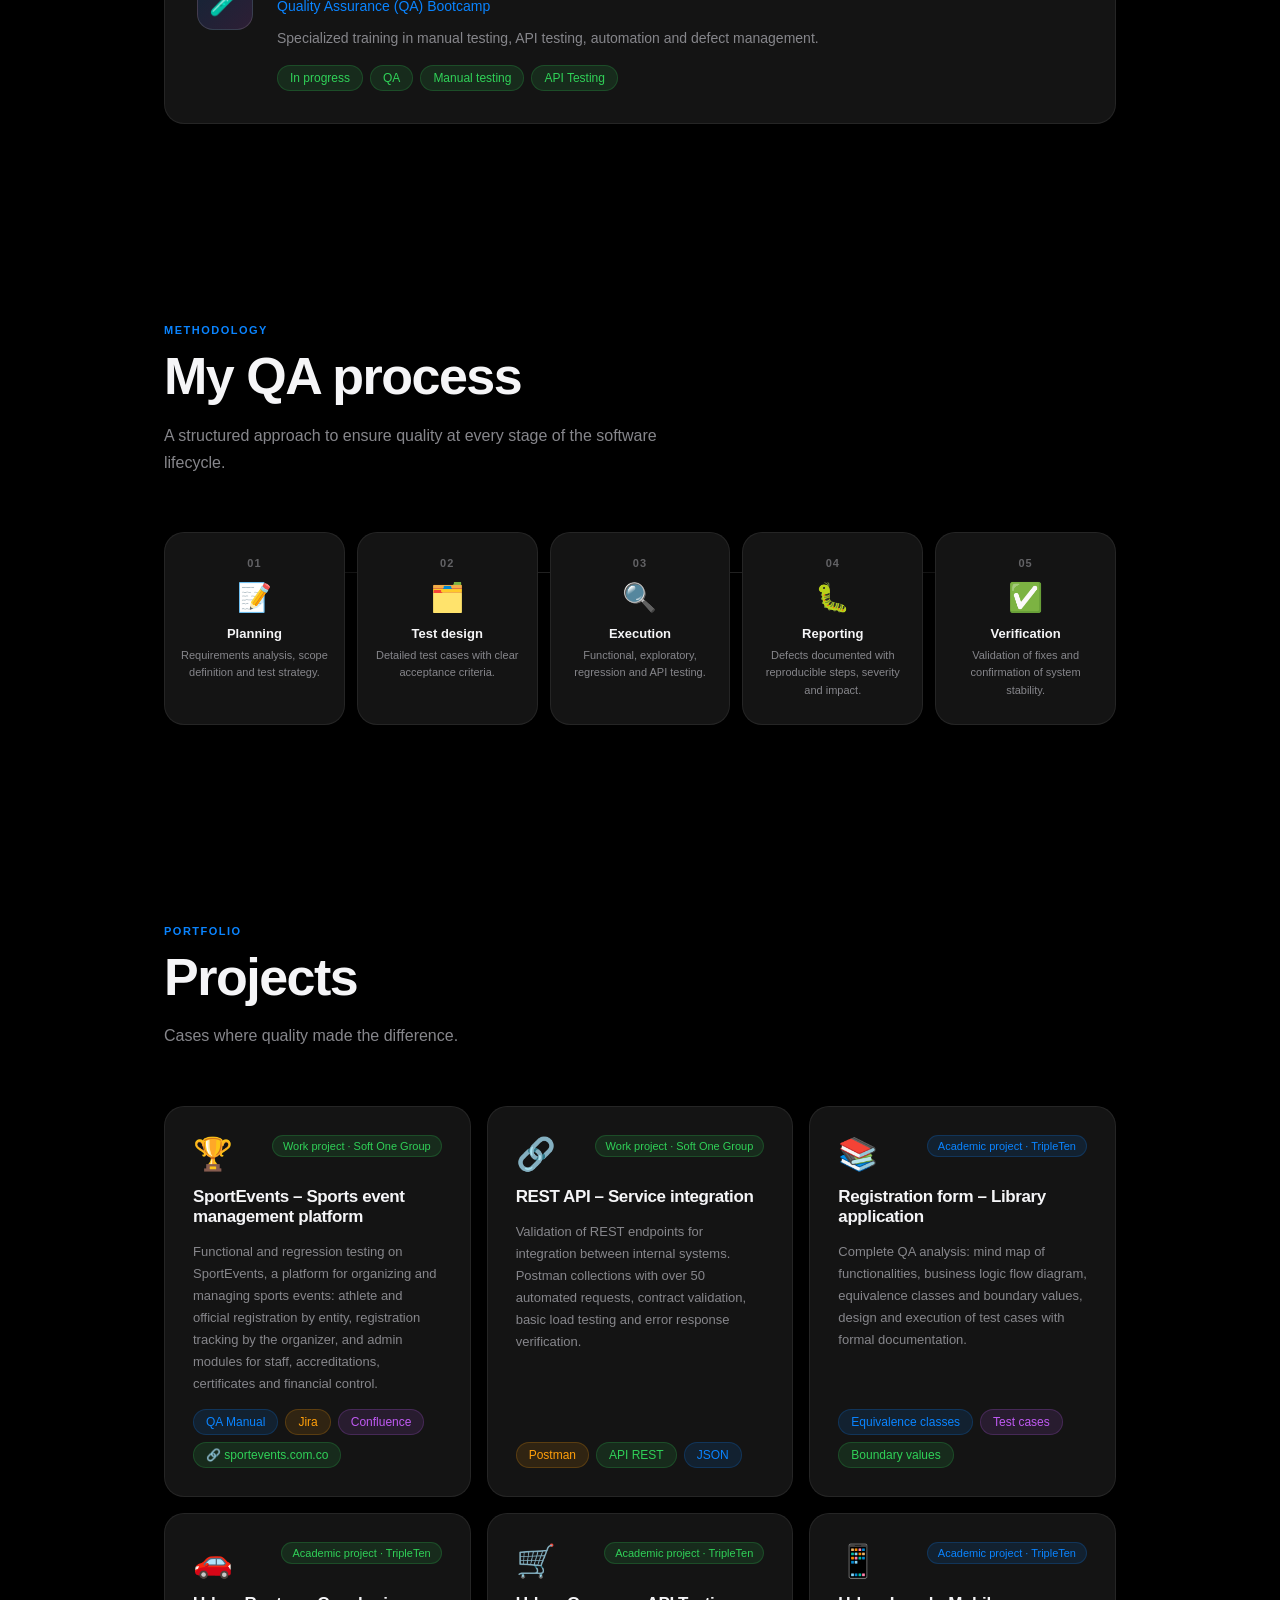
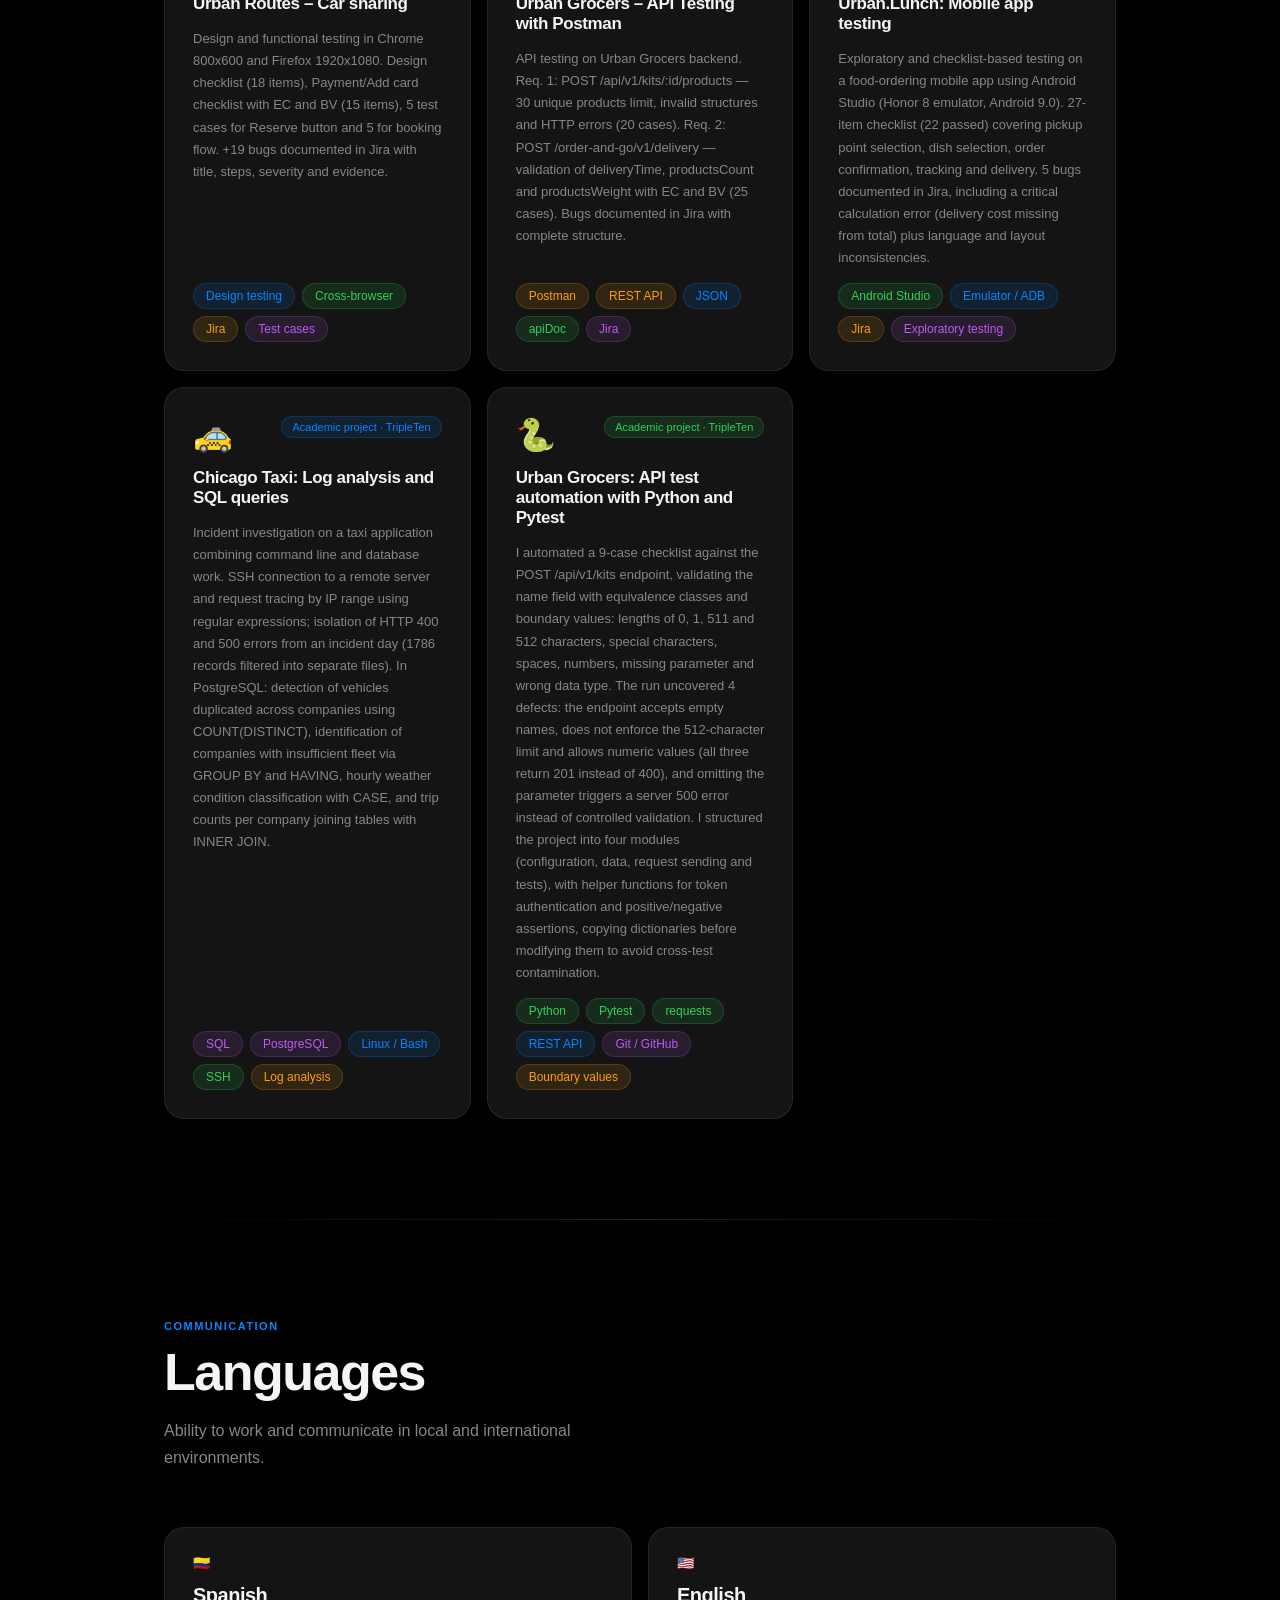
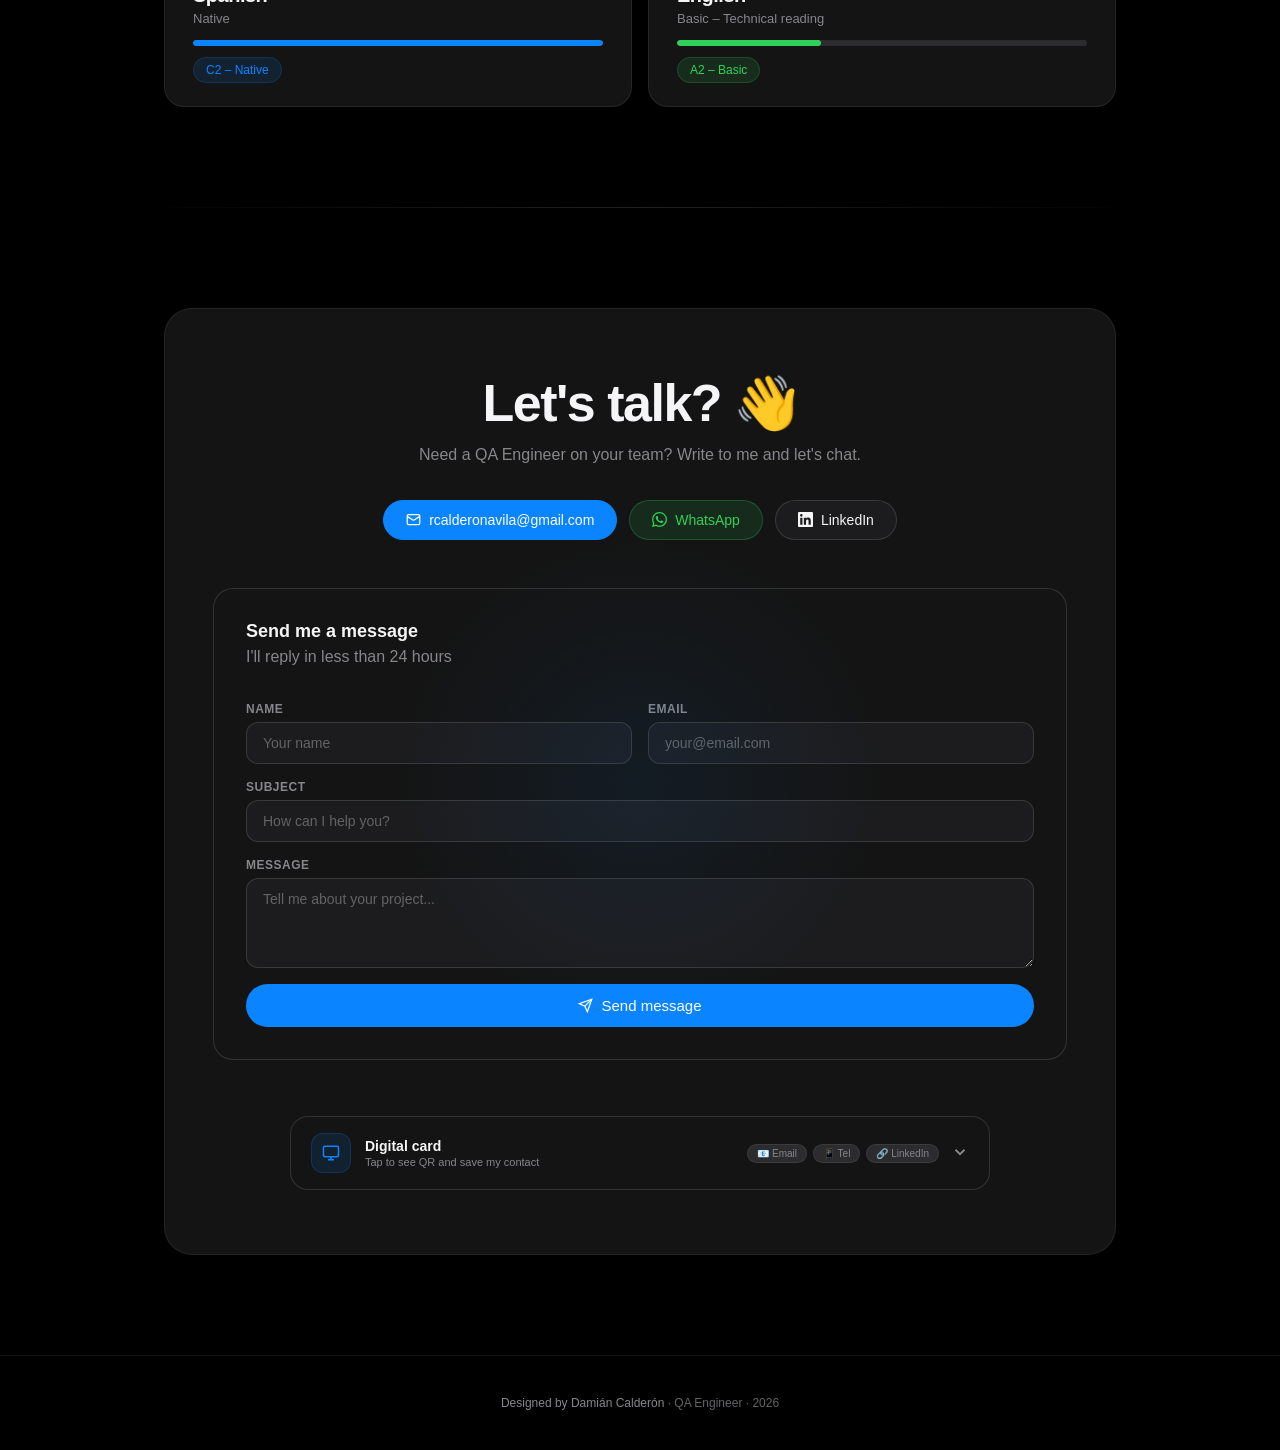
==== commit ac177c61: "Sincronizar todo-en-uno: contadores, casos de prueba y fecha" ====
--- a/portafolio_damian_todo_en_uno.html
+++ b/portafolio_damian_todo_en_uno.html
@@ -971,7 +971,7 @@
 
     <div class="stats">
       <div class="stat"><div class="stat-n stat-accent" id="s1">0+</div><div class="stat-l" data-es="Bugs reportados" data-en="Bugs reported">Bugs reportados</div></div>
-      <div class="stat"><div class="stat-n stat-green" id="s2">0%</div><div class="stat-l" data-es="Cobertura de pruebas" data-en="Test coverage">Cobertura de pruebas</div></div>
+      <div class="stat"><div class="stat-n stat-green" id="s2">0+</div><div class="stat-l" data-es="Casos de prueba" data-en="Test cases">Casos de prueba</div></div>
       <div class="stat"><div class="stat-n stat-orange" id="s3">0+</div><div class="stat-l" data-es="Proyectos probados" data-en="Projects tested">Proyectos probados</div></div>
       <div class="stat"><div class="stat-n stat-purple" id="s4">0+</div><div class="stat-l" data-es="Años de experiencia" data-en="Years of experience">Años de experiencia</div></div>
     </div>
@@ -1156,7 +1156,7 @@
               <div class="exp-sub-title" data-es="QA Engineer" data-en="QA Engineer">QA Engineer</div>
               <div class="exp-sub-meta" data-es="Jornada completa · Presencial" data-en="Full-time · On-site">Jornada completa · Presencial</div>
             </div>
-            <div class="exp-date" data-es="ene. 2023 – actualidad · 3 años 7 meses" data-en="Jan. 2023 – present · 3 years 7 months">ene. 2023 – actualidad · 3 años 7 meses</div>
+            <div class="exp-date" data-es="ene. 2023 – actualidad · 3 años 9 meses" data-en="Jan. 2023 – present · 3 years 9 months">ene. 2023 – actualidad · 3 años 9 meses</div>
           </div>
           <div class="exp-desc" data-es="Ejecución de más de 50 casos de prueba funcionales y de regresión por sprint sobre plataformas web, garantizando la estabilidad de cada release. Documentación de casos de prueba en Confluence, validación de APIs REST con Postman y reporte de defectos en GitHub con evidencia y severidad. Colaboración directa con el equipo de desarrollo bajo metodologías ágiles Scrum, incluyendo desarrollo front-end complementario." data-en="Execution of 50+ functional and regression test cases per sprint on web platforms, ensuring the stability of each release. Test case documentation in Confluence, REST API validation with Postman, and defect reporting in GitHub with evidence and severity. Direct collaboration with the development team under Scrum agile methodologies, including complementary front-end development.">Ejecución de más de 50 casos de prueba funcionales y de regresión por sprint sobre plataformas web, garantizando la estabilidad de cada release. Documentación de casos de prueba en Confluence, validación de APIs REST con Postman y reporte de defectos en GitHub con evidencia y severidad. Colaboración directa con el equipo de desarrollo bajo metodologías ágiles Scrum, incluyendo desarrollo front-end complementario.</div>
           <div class="exp-tags exp-tags--mt12">
@@ -1772,8 +1772,8 @@
 const statsObs = new IntersectionObserver(entries => {
   if (entries[0].isIntersecting) {
     animateCounter(document.getElementById('s1'), 150, '+');
-    animateCounter(document.getElementById('s2'), 90,  '%');
-    animateCounter(document.getElementById('s3'), 6,  '+');
+    animateCounter(document.getElementById('s2'), 174, '+');
+    animateCounter(document.getElementById('s3'), 8,  '+');
     animateCounter(document.getElementById('s4'), 3,   '+');
     statsObs.disconnect();
   }
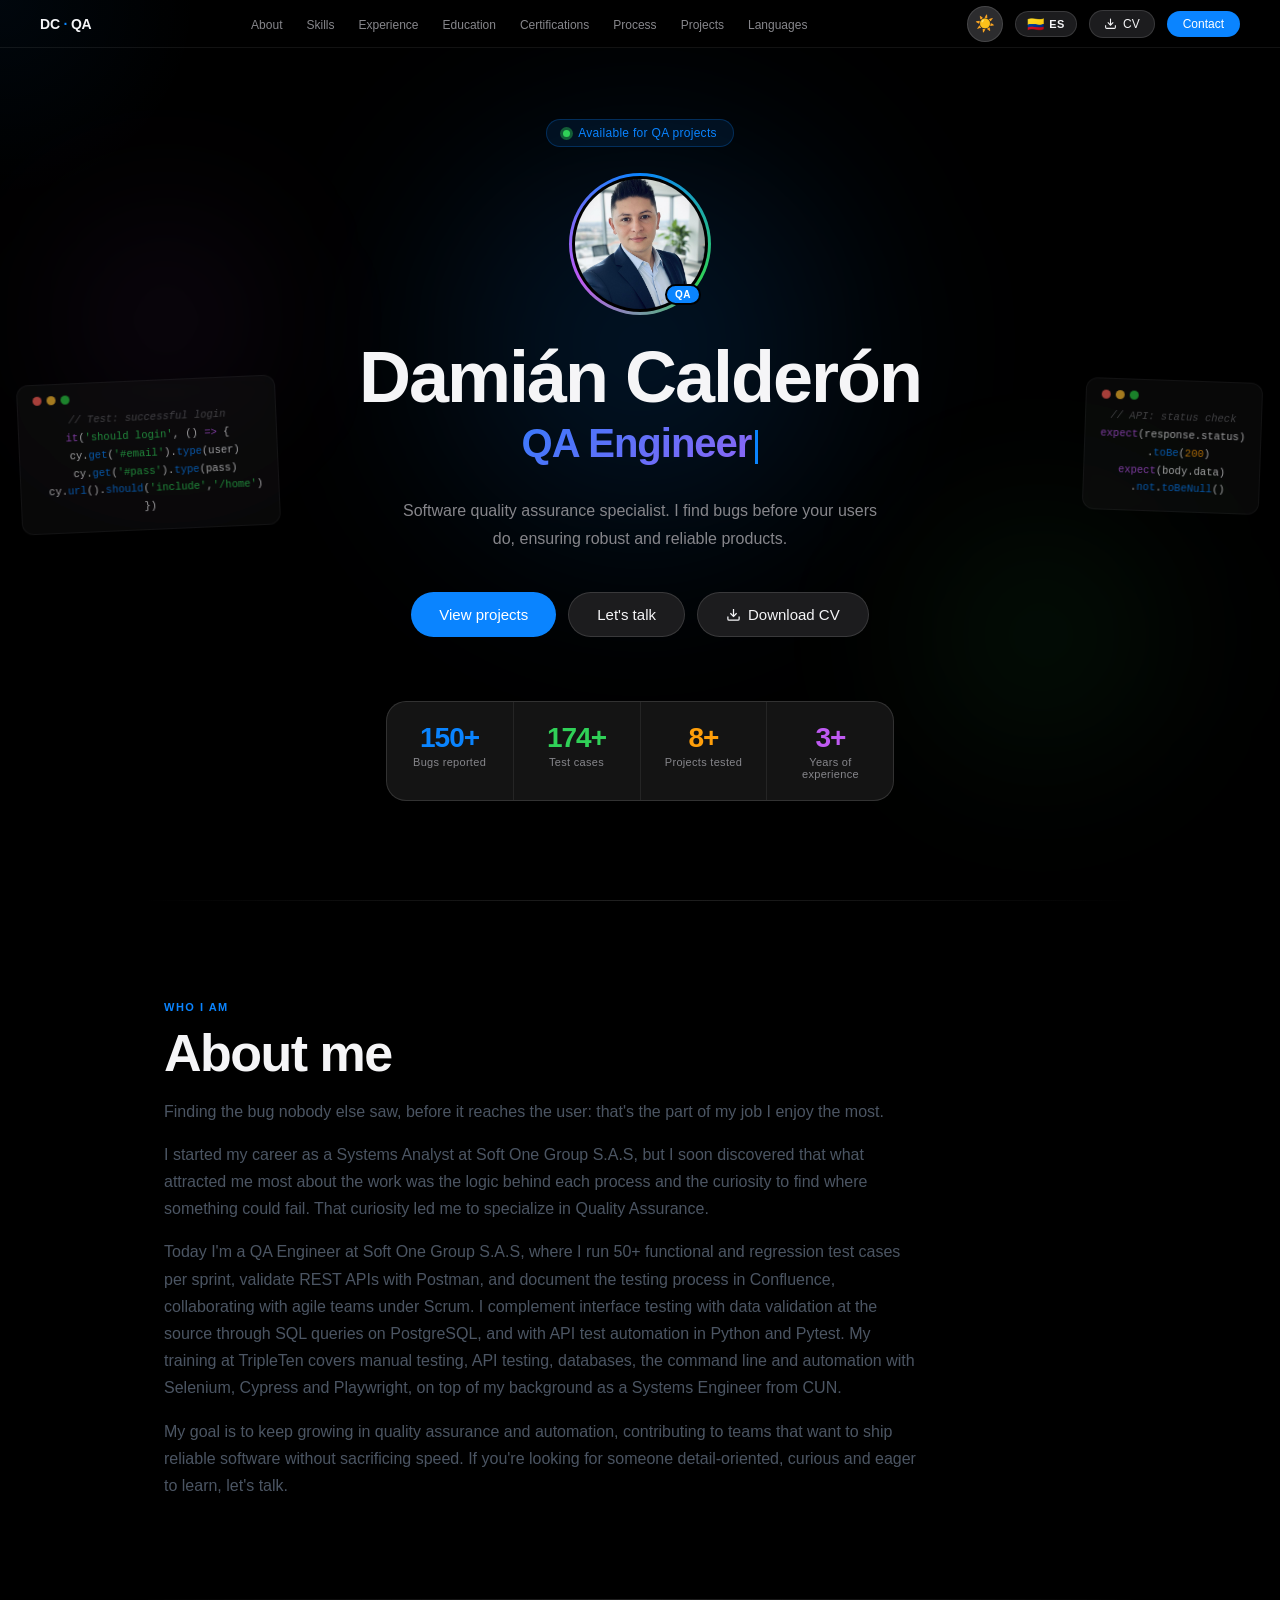
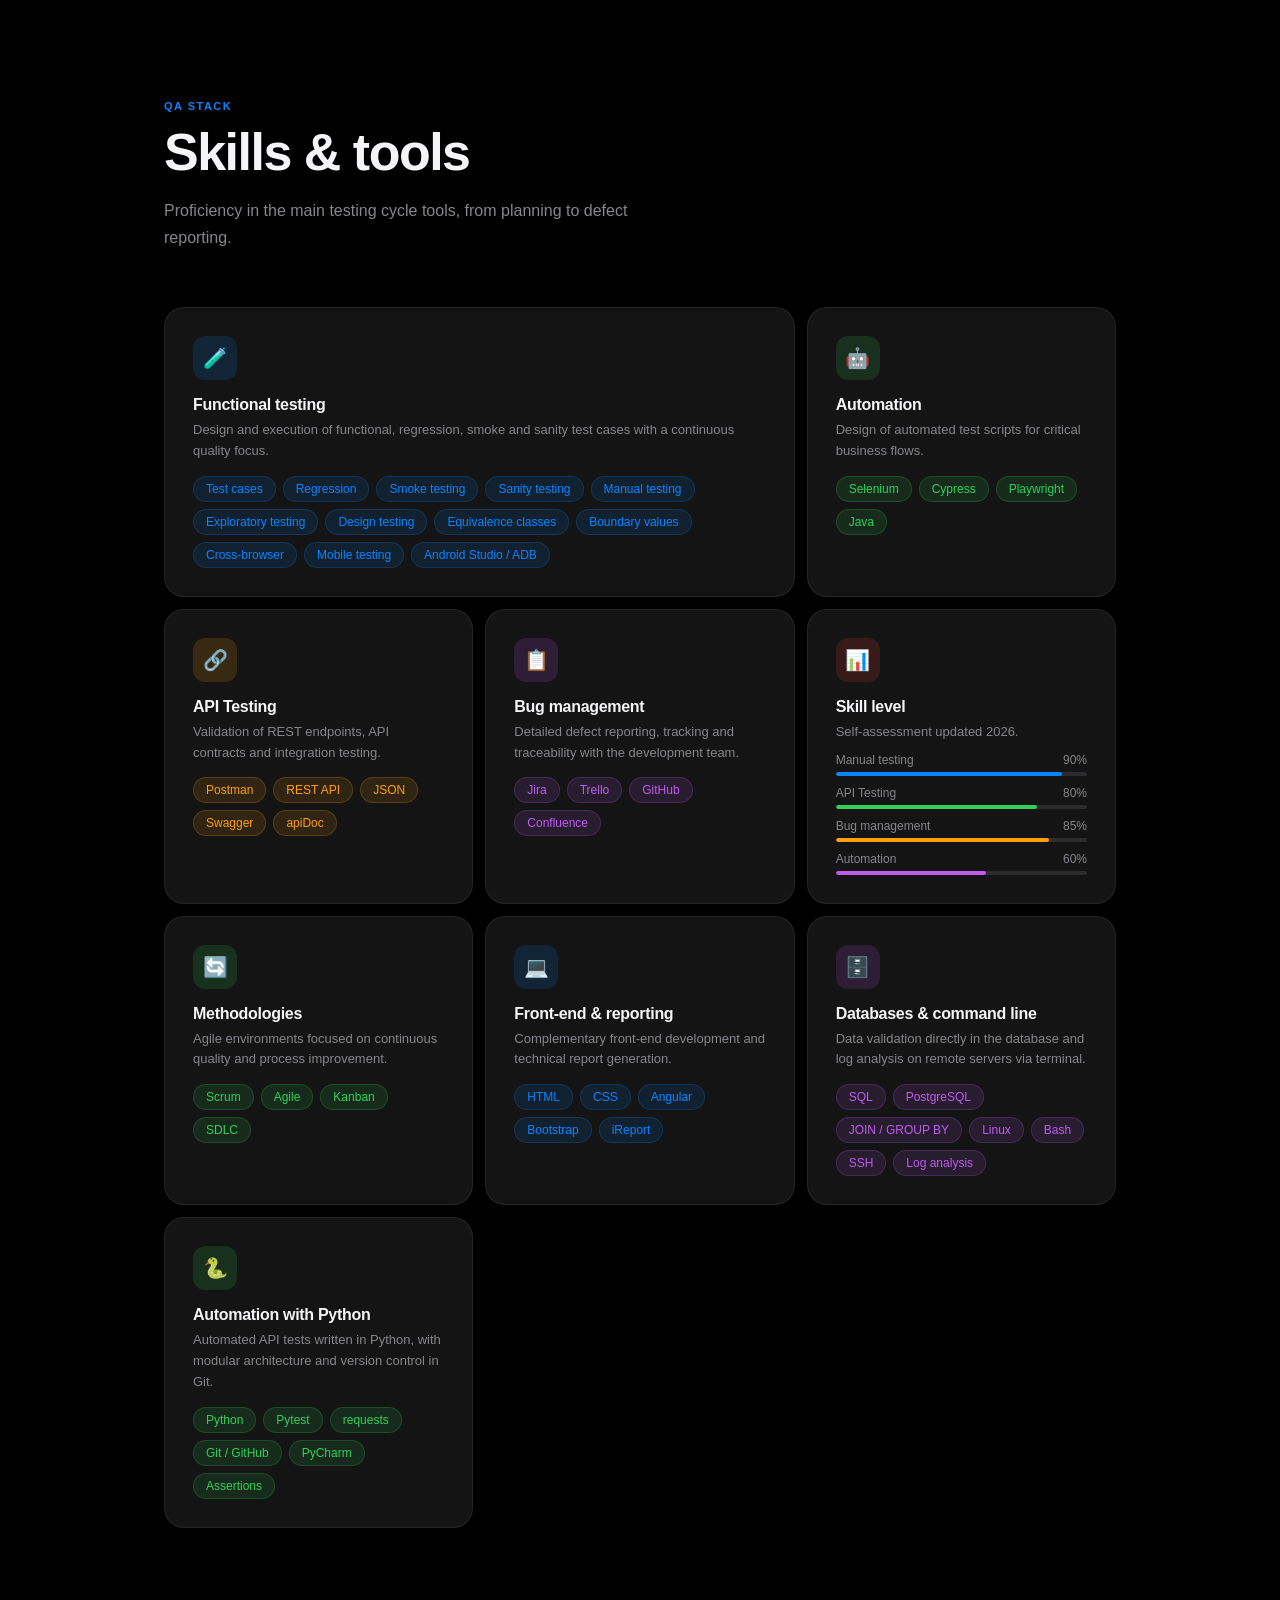
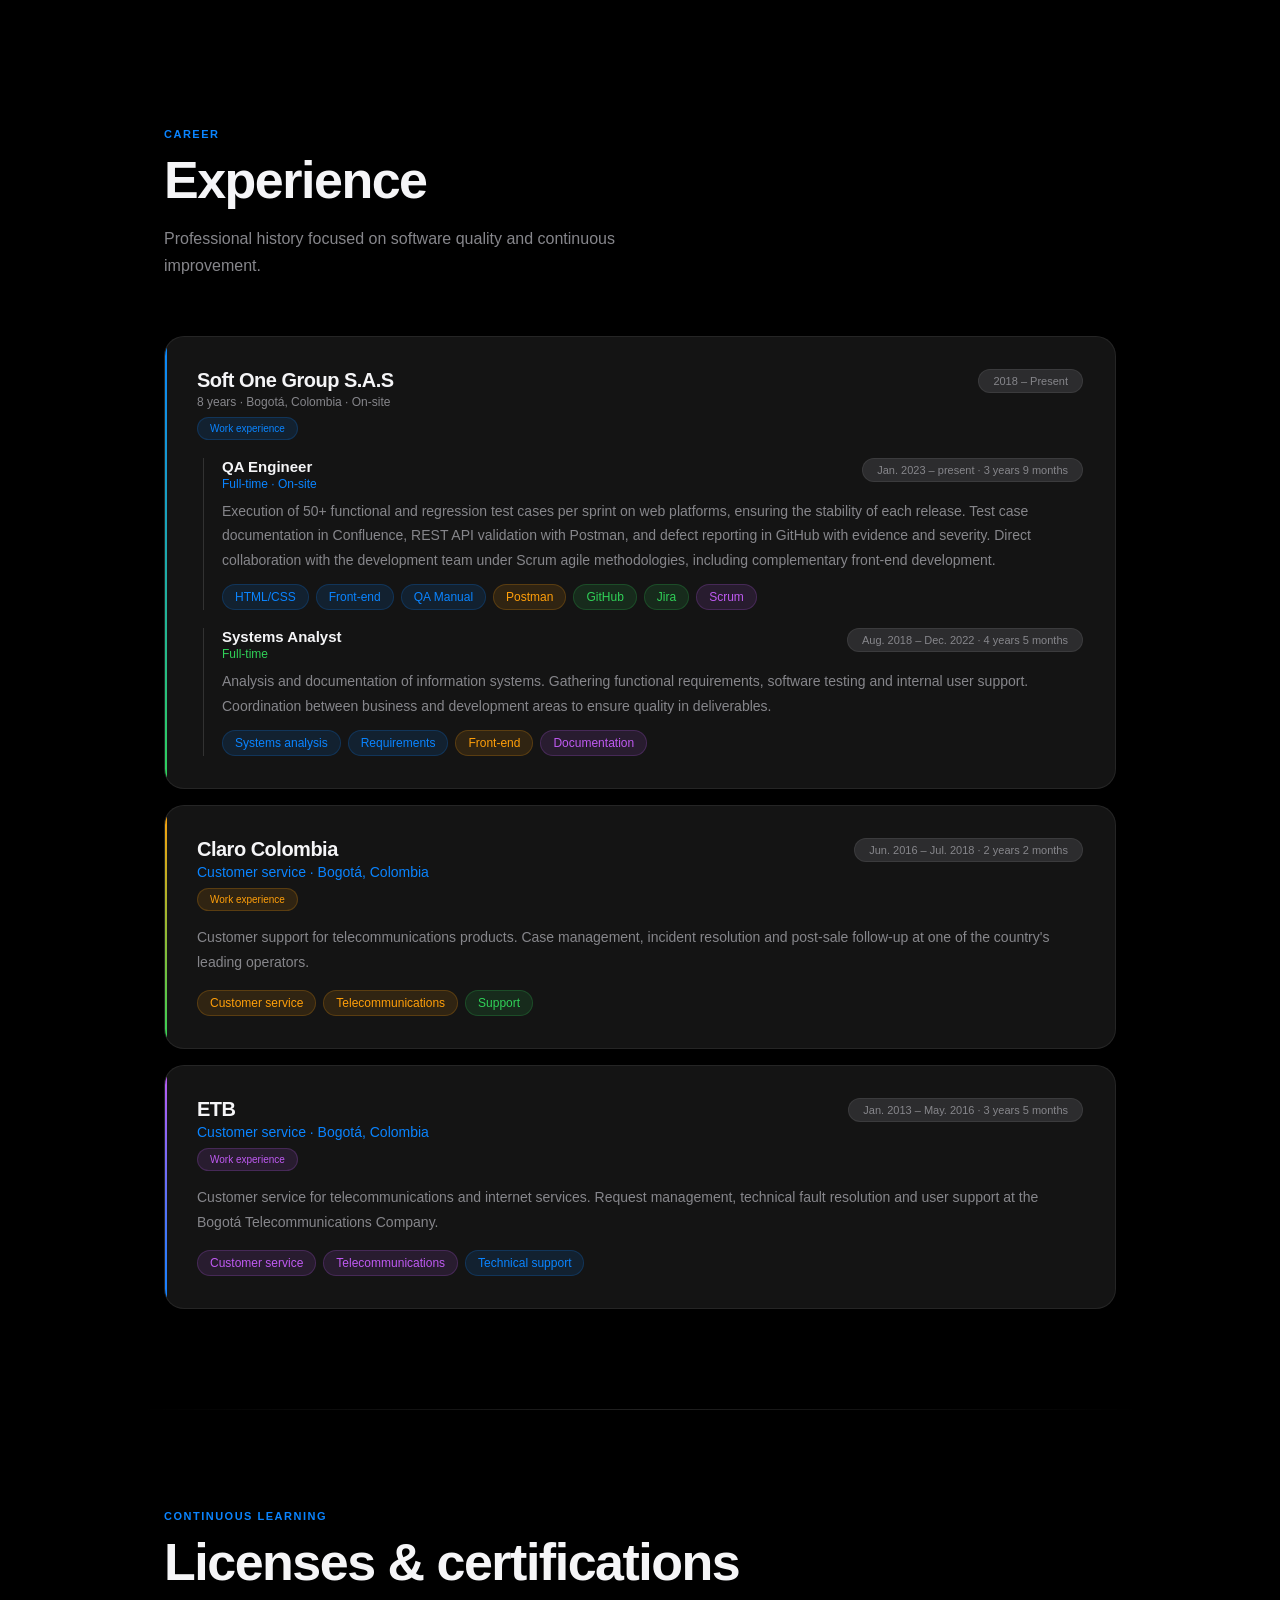
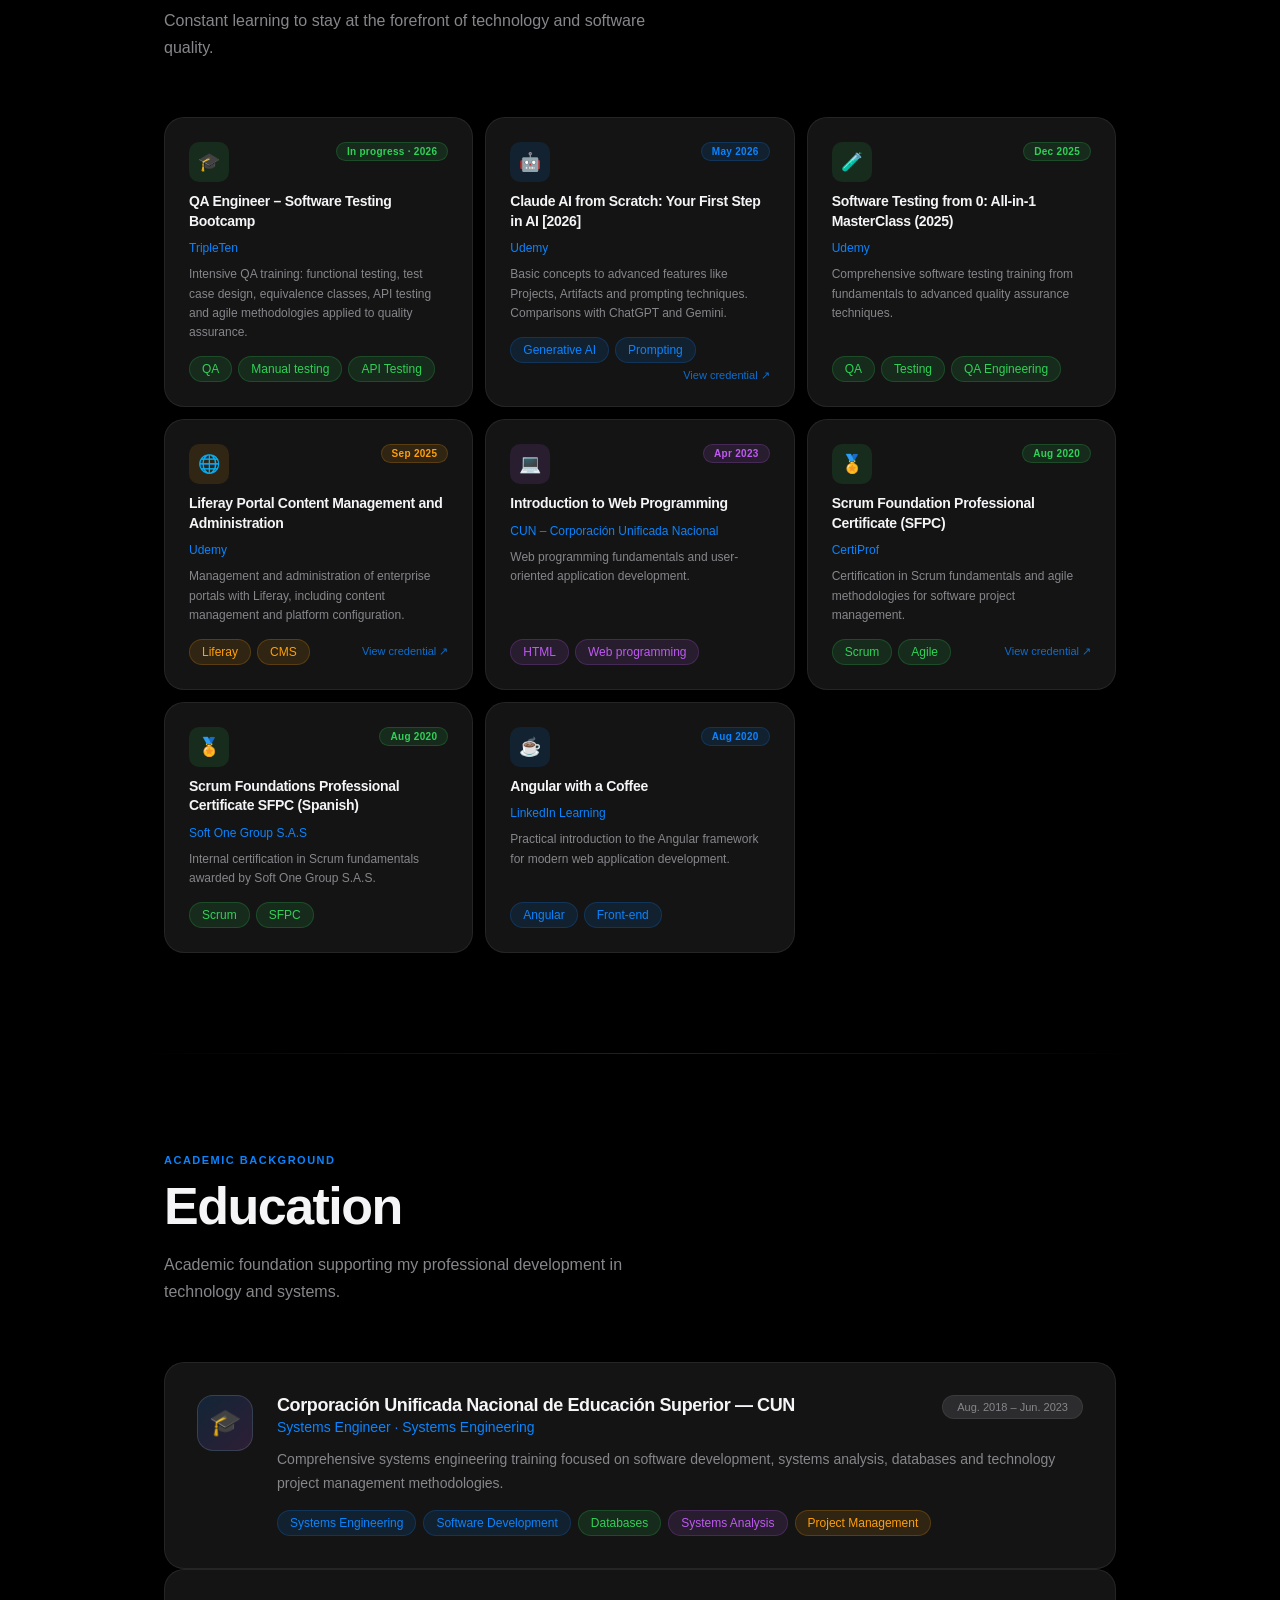
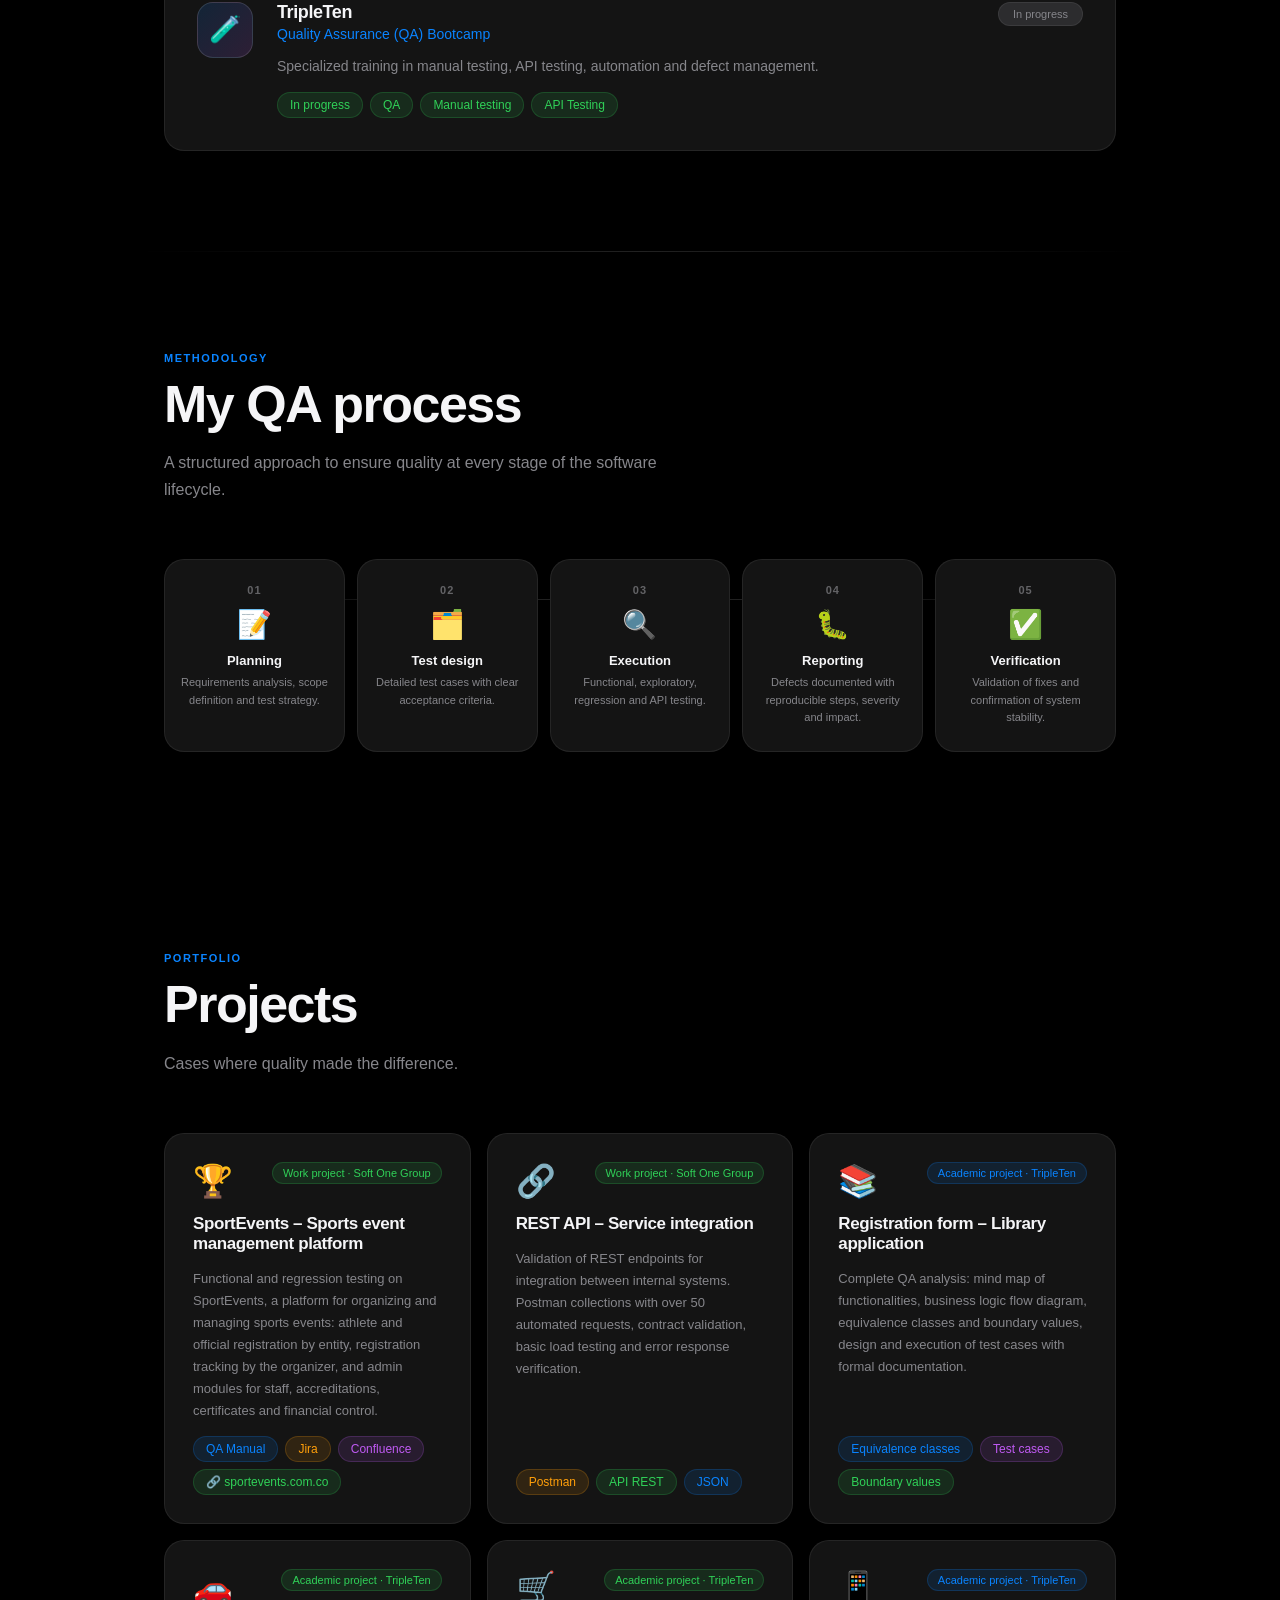
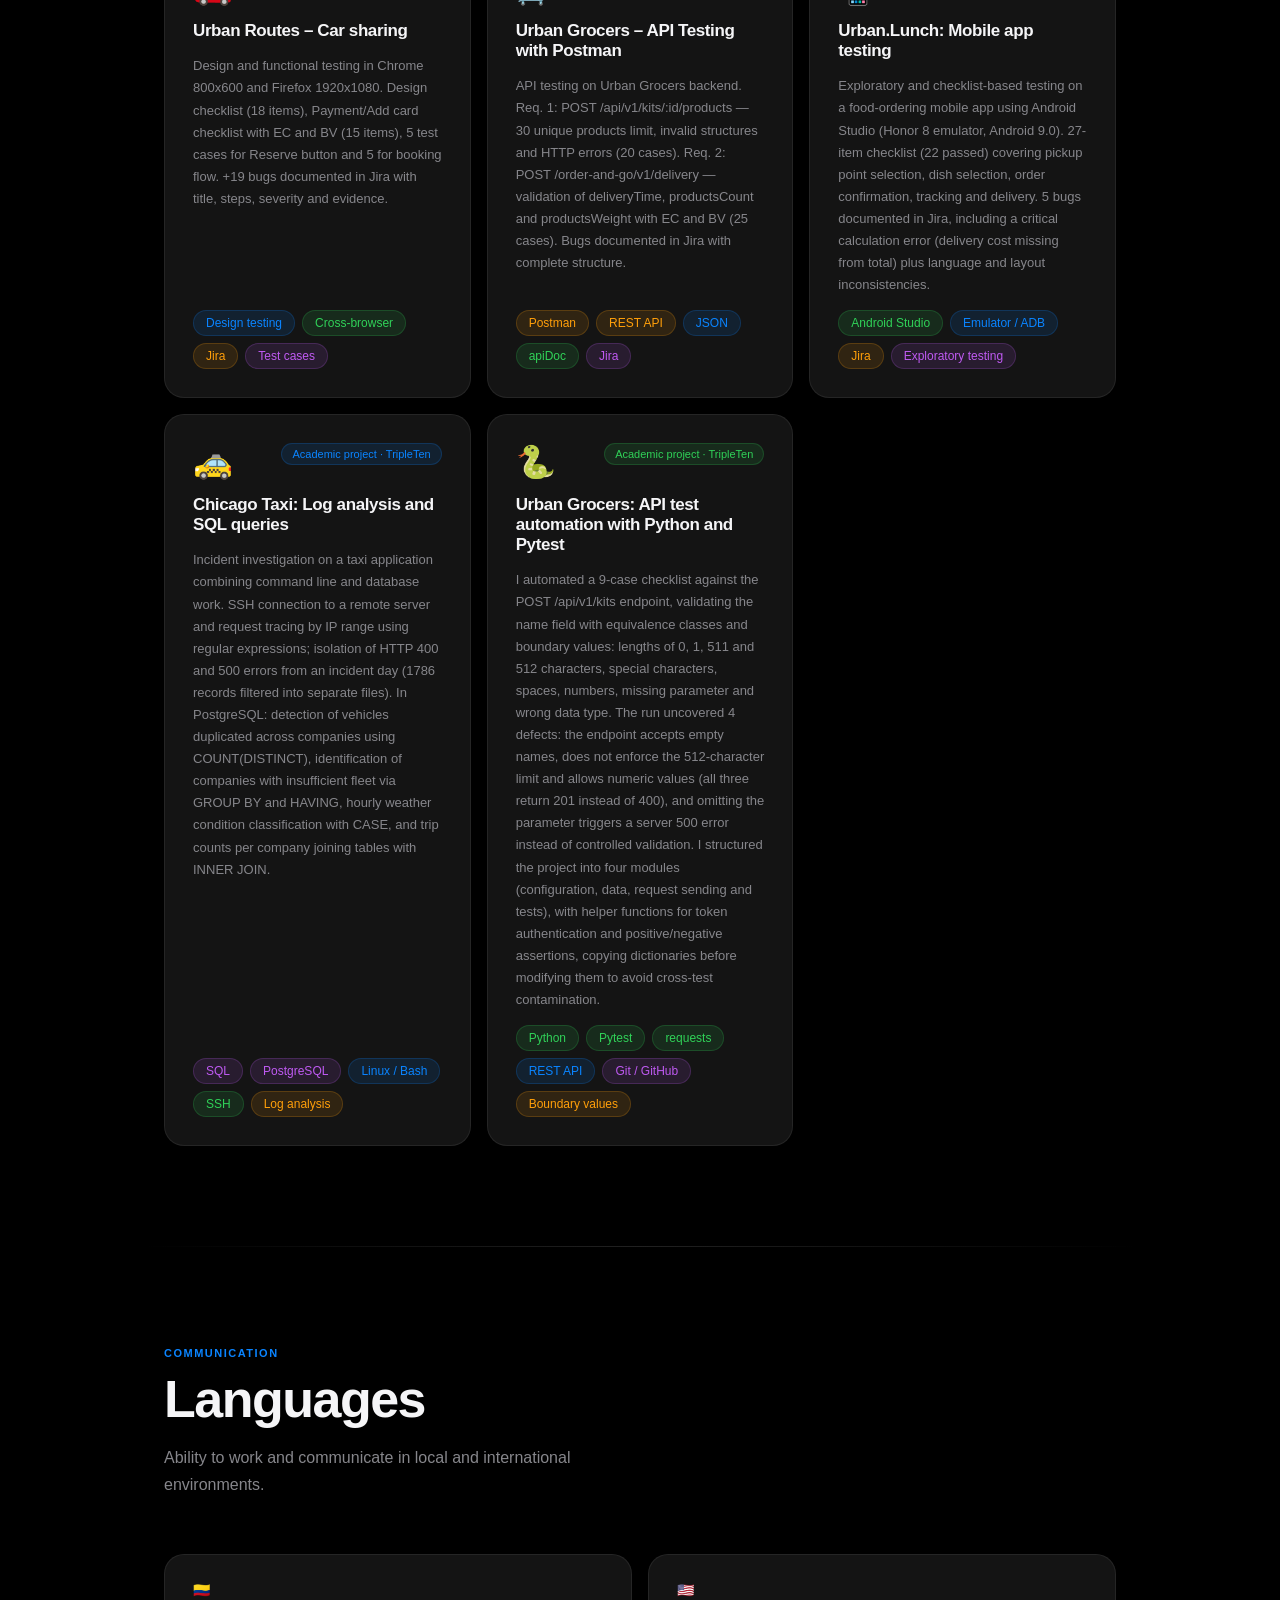
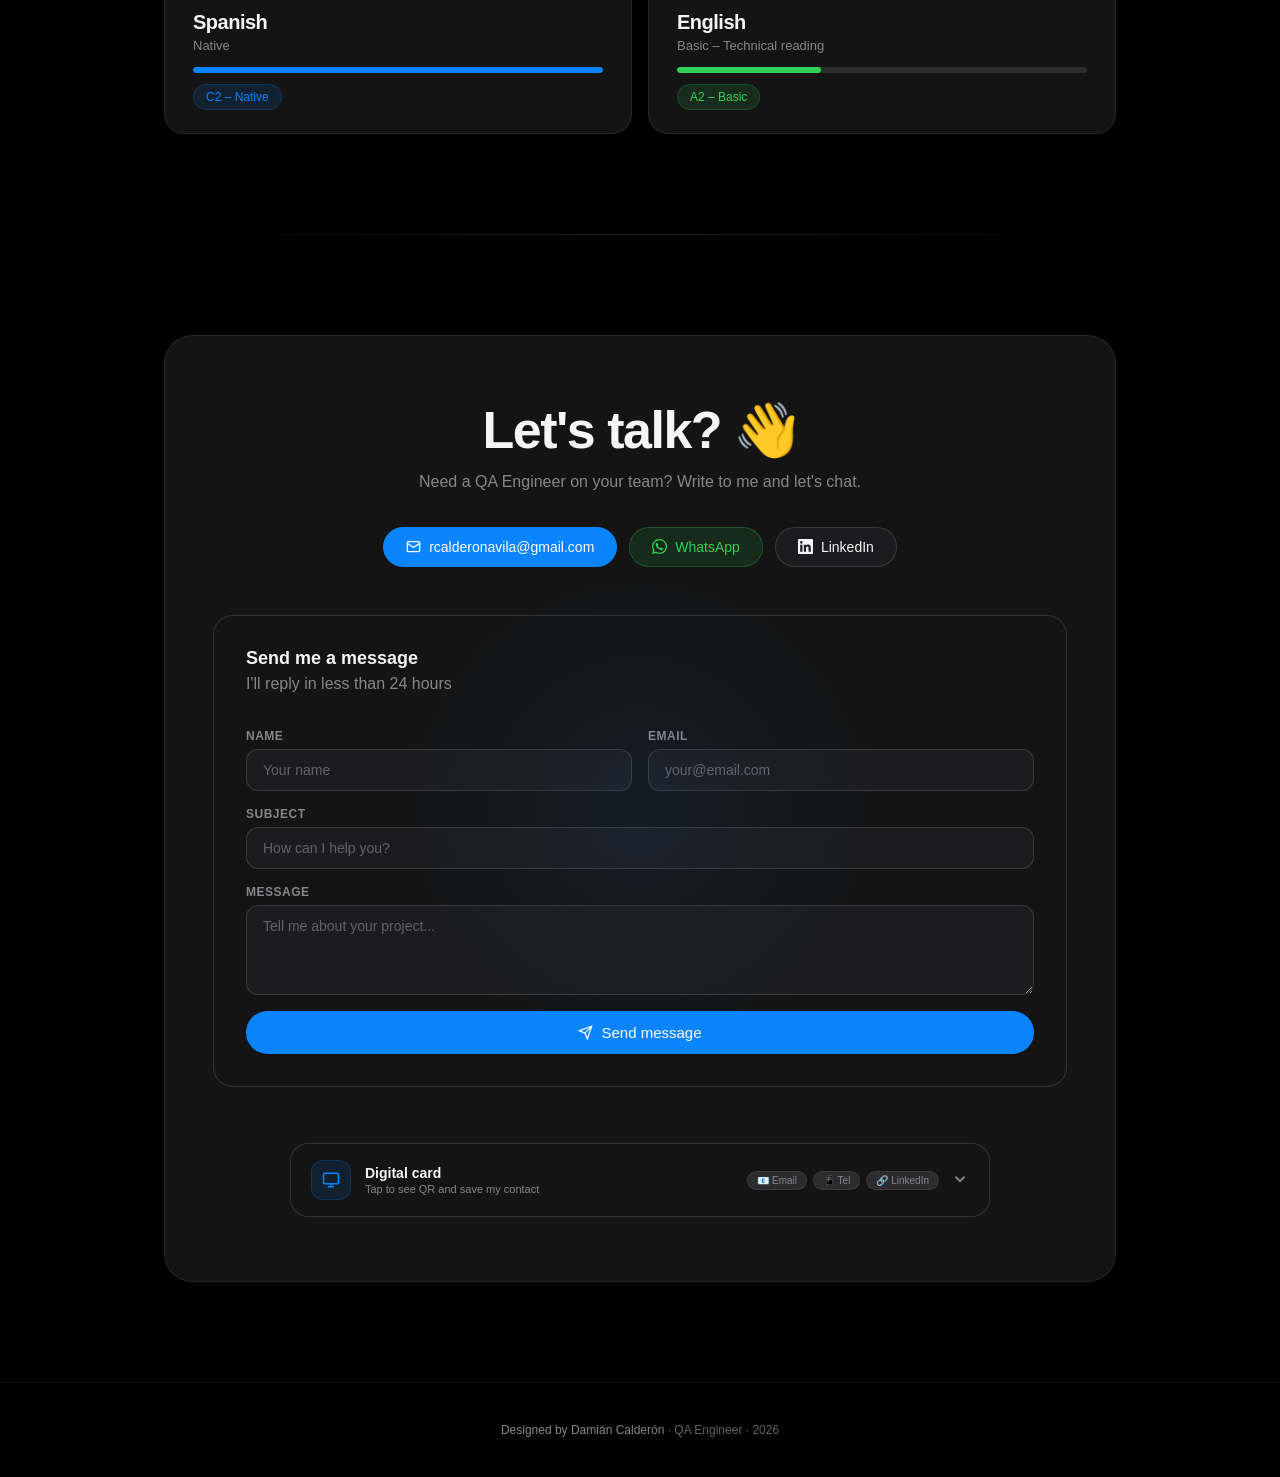
==== commit e9586e9b: "Sincronizar todo-en-uno: Sobre mi con SQL y Python" ====
--- a/portafolio_damian_todo_en_uno.html
+++ b/portafolio_damian_todo_en_uno.html
@@ -988,7 +988,7 @@
         <strong>Encontrar el error que nadie más vio, antes de que llegue al usuario: esa es la parte de mi trabajo que más disfruto.</strong>
       </p>
       <p class="about-p" data-es="Empecé mi carrera como Analista de Sistemas en Soft One Group S.A.S, pero pronto descubrí que lo que más me atraía del trabajo era la lógica detrás de cada proceso y la curiosidad por encontrar dónde algo podía fallar. Esa inquietud me llevó a especializarme en Quality Assurance." data-en="I started my career as a Systems Analyst at Soft One Group S.A.S, but I soon discovered that what attracted me most about the work was the logic behind each process and the curiosity to find where something could fail. That curiosity led me to specialize in Quality Assurance.">Empecé mi carrera como Analista de Sistemas en Soft One Group S.A.S, pero pronto descubrí que lo que más me atraía del trabajo era la lógica detrás de cada proceso y la curiosidad por encontrar dónde algo podía fallar. Esa inquietud me llevó a especializarme en Quality Assurance.</p>
-      <p class="about-p" data-es="Hoy soy QA Engineer en Soft One Group S.A.S, donde ejecuto más de 50 casos de prueba funcionales y de regresión por sprint, valido APIs REST con Postman y documento el proceso de pruebas en Confluence, colaborando con equipos ágiles bajo Scrum. Complemento esta experiencia con formación especializada en TripleTen (pruebas manuales, API testing y automatización con Selenium, Cypress y Playwright) y mi base como Ingeniero de Sistemas por la CUN." data-en="Today I'm a QA Engineer at Soft One Group S.A.S, where I run 50+ functional and regression test cases per sprint, validate REST APIs with Postman, and document the testing process in Confluence, collaborating with agile teams under Scrum. I complement this experience with specialized training at TripleTen (manual testing, API testing and automation with Selenium, Cypress and Playwright) and my background as a Systems Engineer from CUN.">Hoy soy QA Engineer en Soft One Group S.A.S, donde ejecuto más de 50 casos de prueba funcionales y de regresión por sprint, valido APIs REST con Postman y documento el proceso de pruebas en Confluence, colaborando con equipos ágiles bajo Scrum. Complemento esta experiencia con formación especializada en TripleTen (pruebas manuales, API testing y automatización con Selenium, Cypress y Playwright) y mi base como Ingeniero de Sistemas por la CUN.</p>
+      <p class="about-p" data-es="Hoy soy QA Engineer en Soft One Group S.A.S, donde ejecuto más de 50 casos de prueba funcionales y de regresión por sprint, valido APIs REST con Postman y documento el proceso de pruebas en Confluence, colaborando con equipos ágiles bajo Scrum. Complemento las pruebas de interfaz con validación de datos en la fuente mediante consultas SQL sobre PostgreSQL y con automatización de pruebas de API en Python y Pytest. Mi formación en TripleTen abarca pruebas manuales, API testing, bases de datos, línea de comandos y automatización con Selenium, Cypress y Playwright, sobre mi base como Ingeniero de Sistemas por la CUN." data-en="Today I'm a QA Engineer at Soft One Group S.A.S, where I run 50+ functional and regression test cases per sprint, validate REST APIs with Postman, and document the testing process in Confluence, collaborating with agile teams under Scrum. I complement interface testing with data validation at the source through SQL queries on PostgreSQL, and with API test automation in Python and Pytest. My training at TripleTen covers manual testing, API testing, databases, the command line and automation with Selenium, Cypress and Playwright, on top of my background as a Systems Engineer from CUN.">Hoy soy QA Engineer en Soft One Group S.A.S, donde ejecuto más de 50 casos de prueba funcionales y de regresión por sprint, valido APIs REST con Postman y documento el proceso de pruebas en Confluence, colaborando con equipos ágiles bajo Scrum. Complemento las pruebas de interfaz con validación de datos en la fuente mediante consultas SQL sobre PostgreSQL y con automatización de pruebas de API en Python y Pytest. Mi formación en TripleTen abarca pruebas manuales, API testing, bases de datos, línea de comandos y automatización con Selenium, Cypress y Playwright, sobre mi base como Ingeniero de Sistemas por la CUN.</p>
       <p data-es="Mi meta es seguir creciendo en aseguramiento de calidad y automatización, aportando a equipos que buscan lanzar software confiable sin sacrificar velocidad. Si buscas a alguien detallista, curioso y con ganas de aprender, hablemos." data-en="My goal is to keep growing in quality assurance and automation, contributing to teams that want to ship reliable software without sacrificing speed. If you're looking for someone detail-oriented, curious and eager to learn, let's talk.">Mi meta es seguir creciendo en aseguramiento de calidad y automatización, aportando a equipos que buscan lanzar software confiable sin sacrificar velocidad. Si buscas a alguien detallista, curioso y con ganas de aprender, <a href="#contacto" class="link-accent-bold" data-es="hablemos" data-en="let's talk">hablemos</a>.</p>
     </div>
   </section>
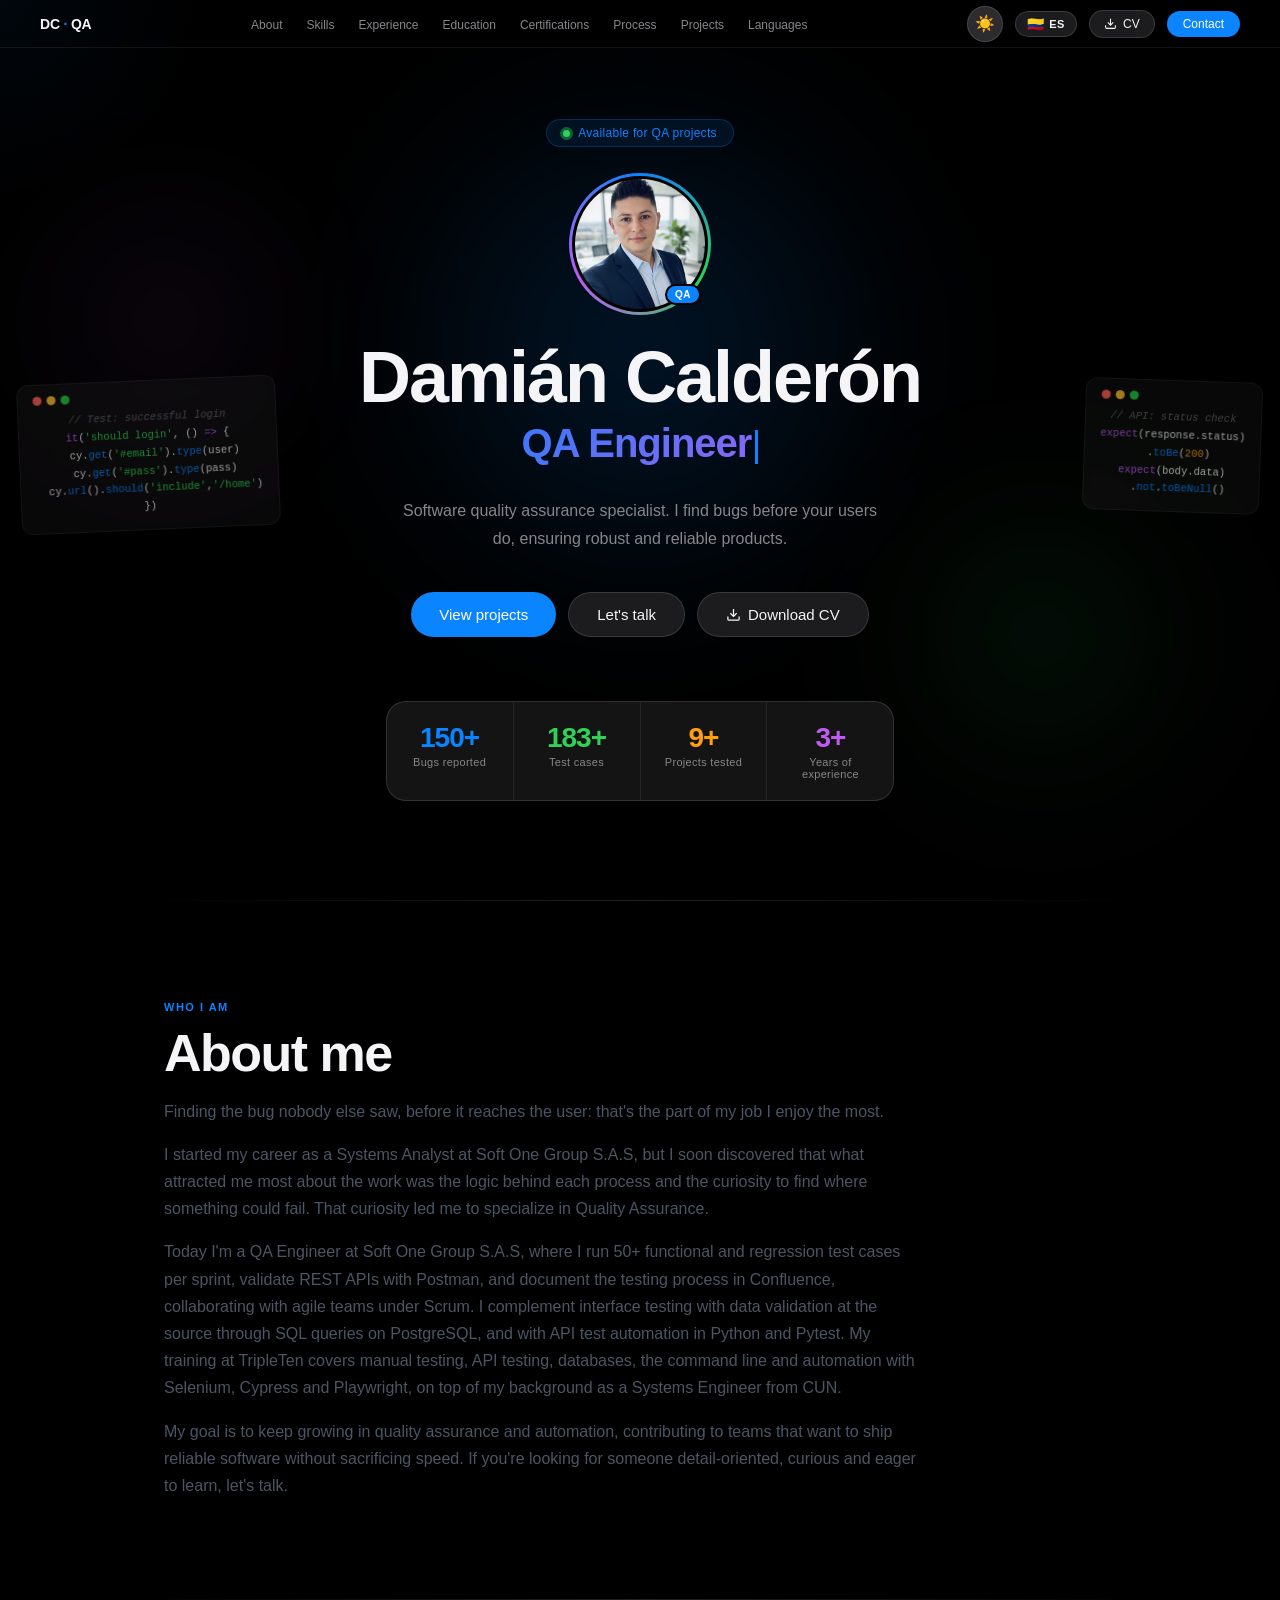
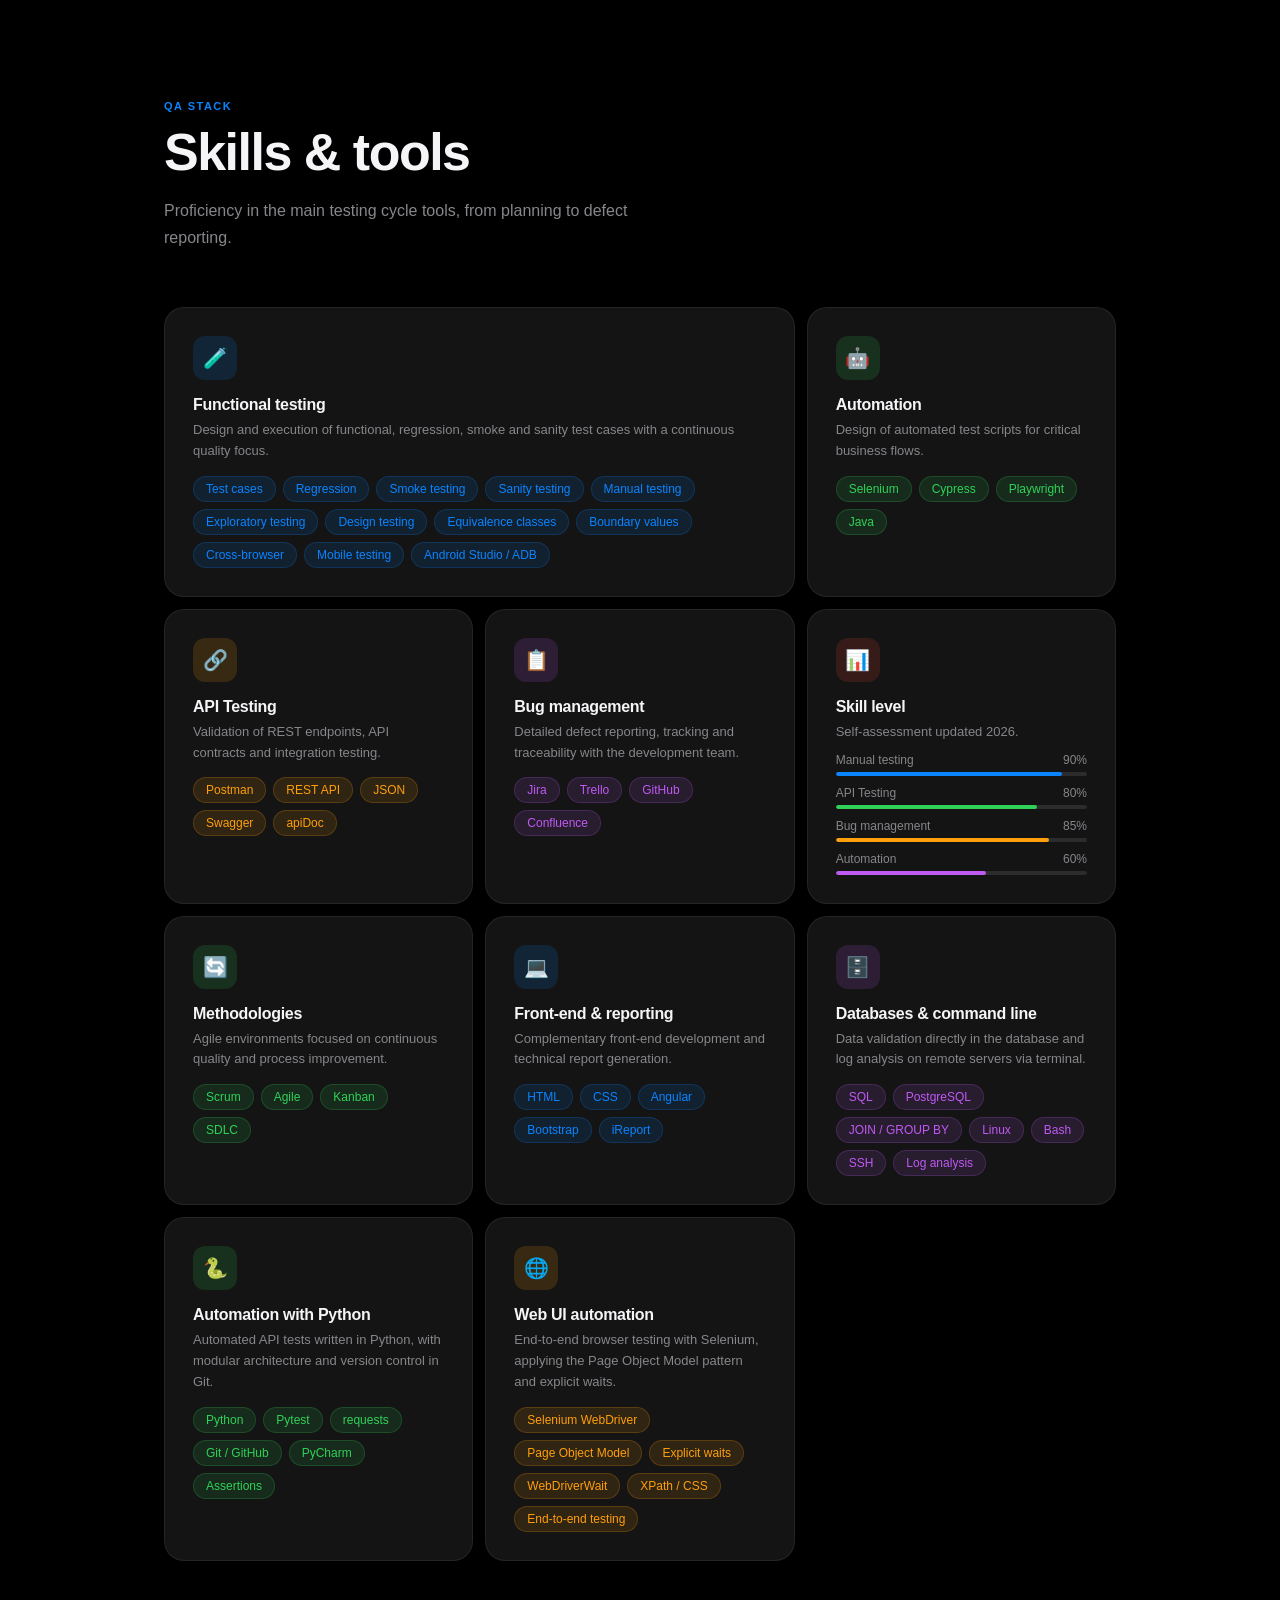
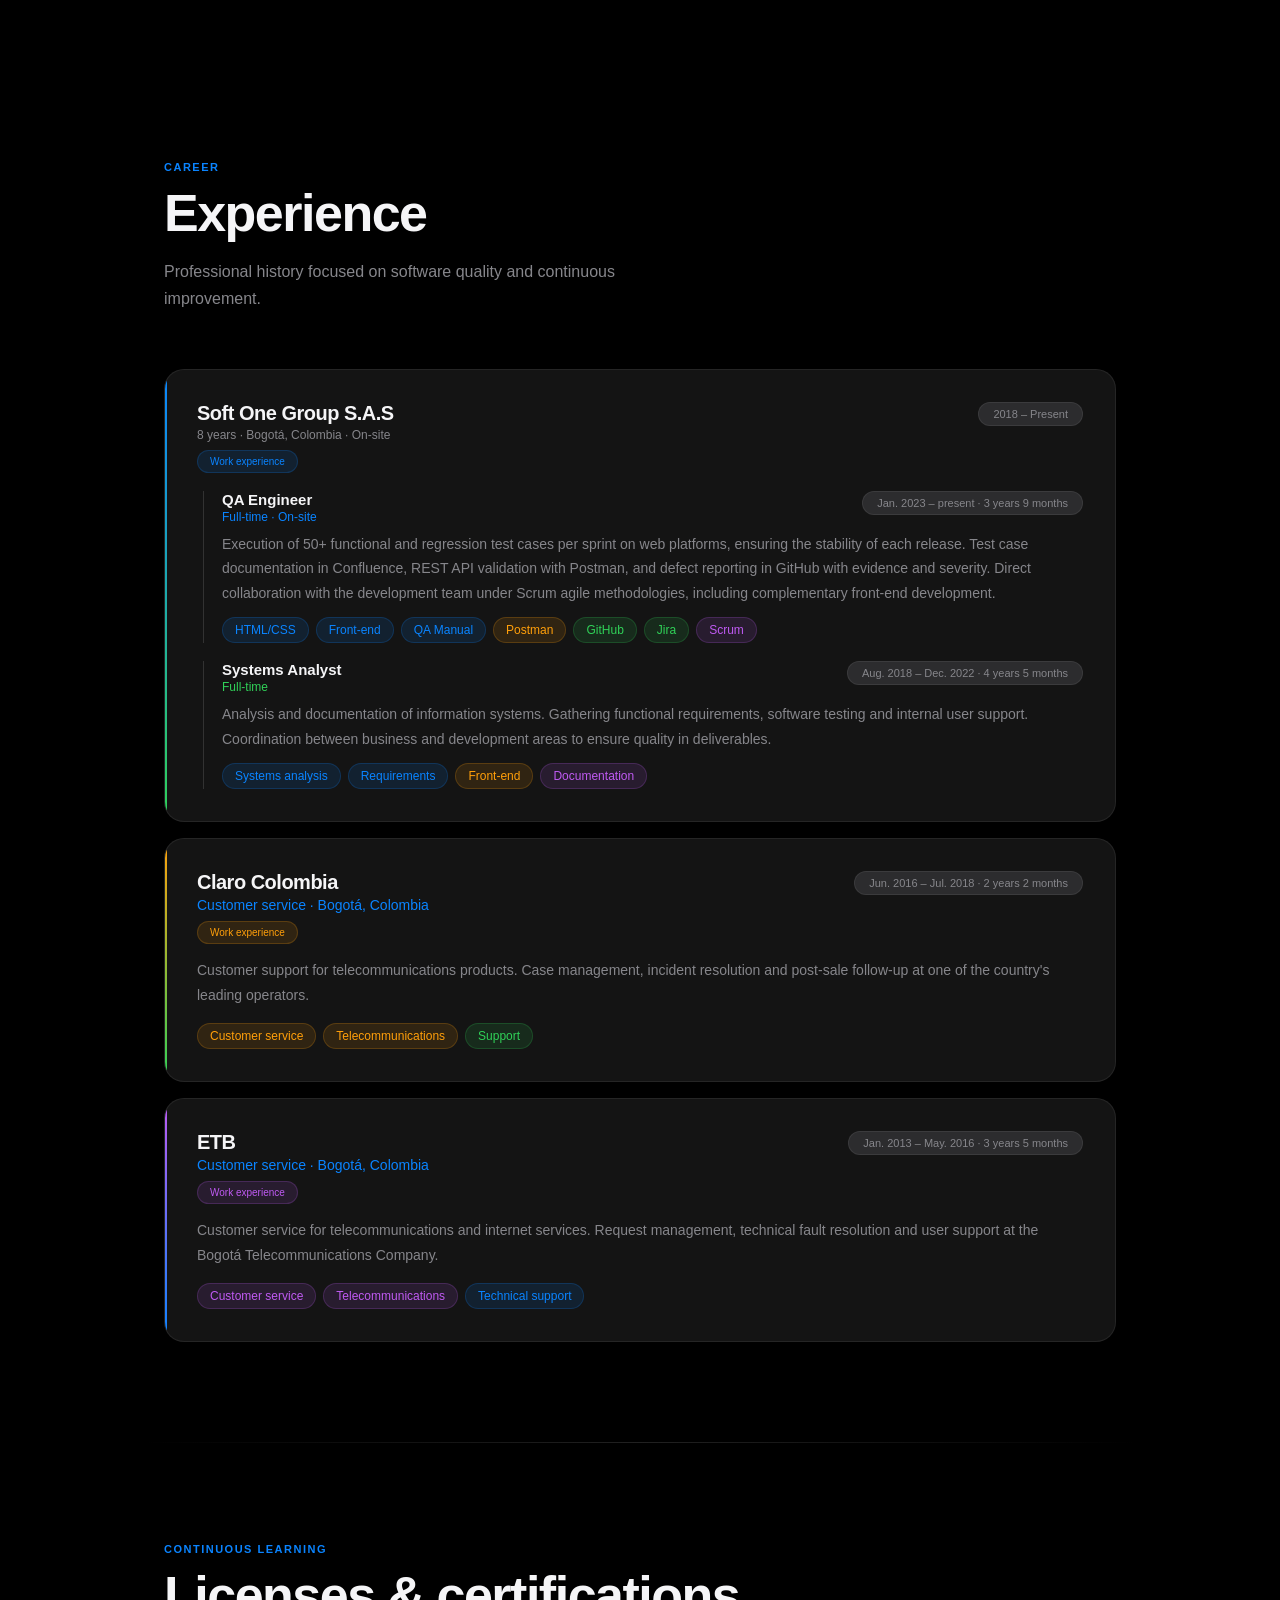
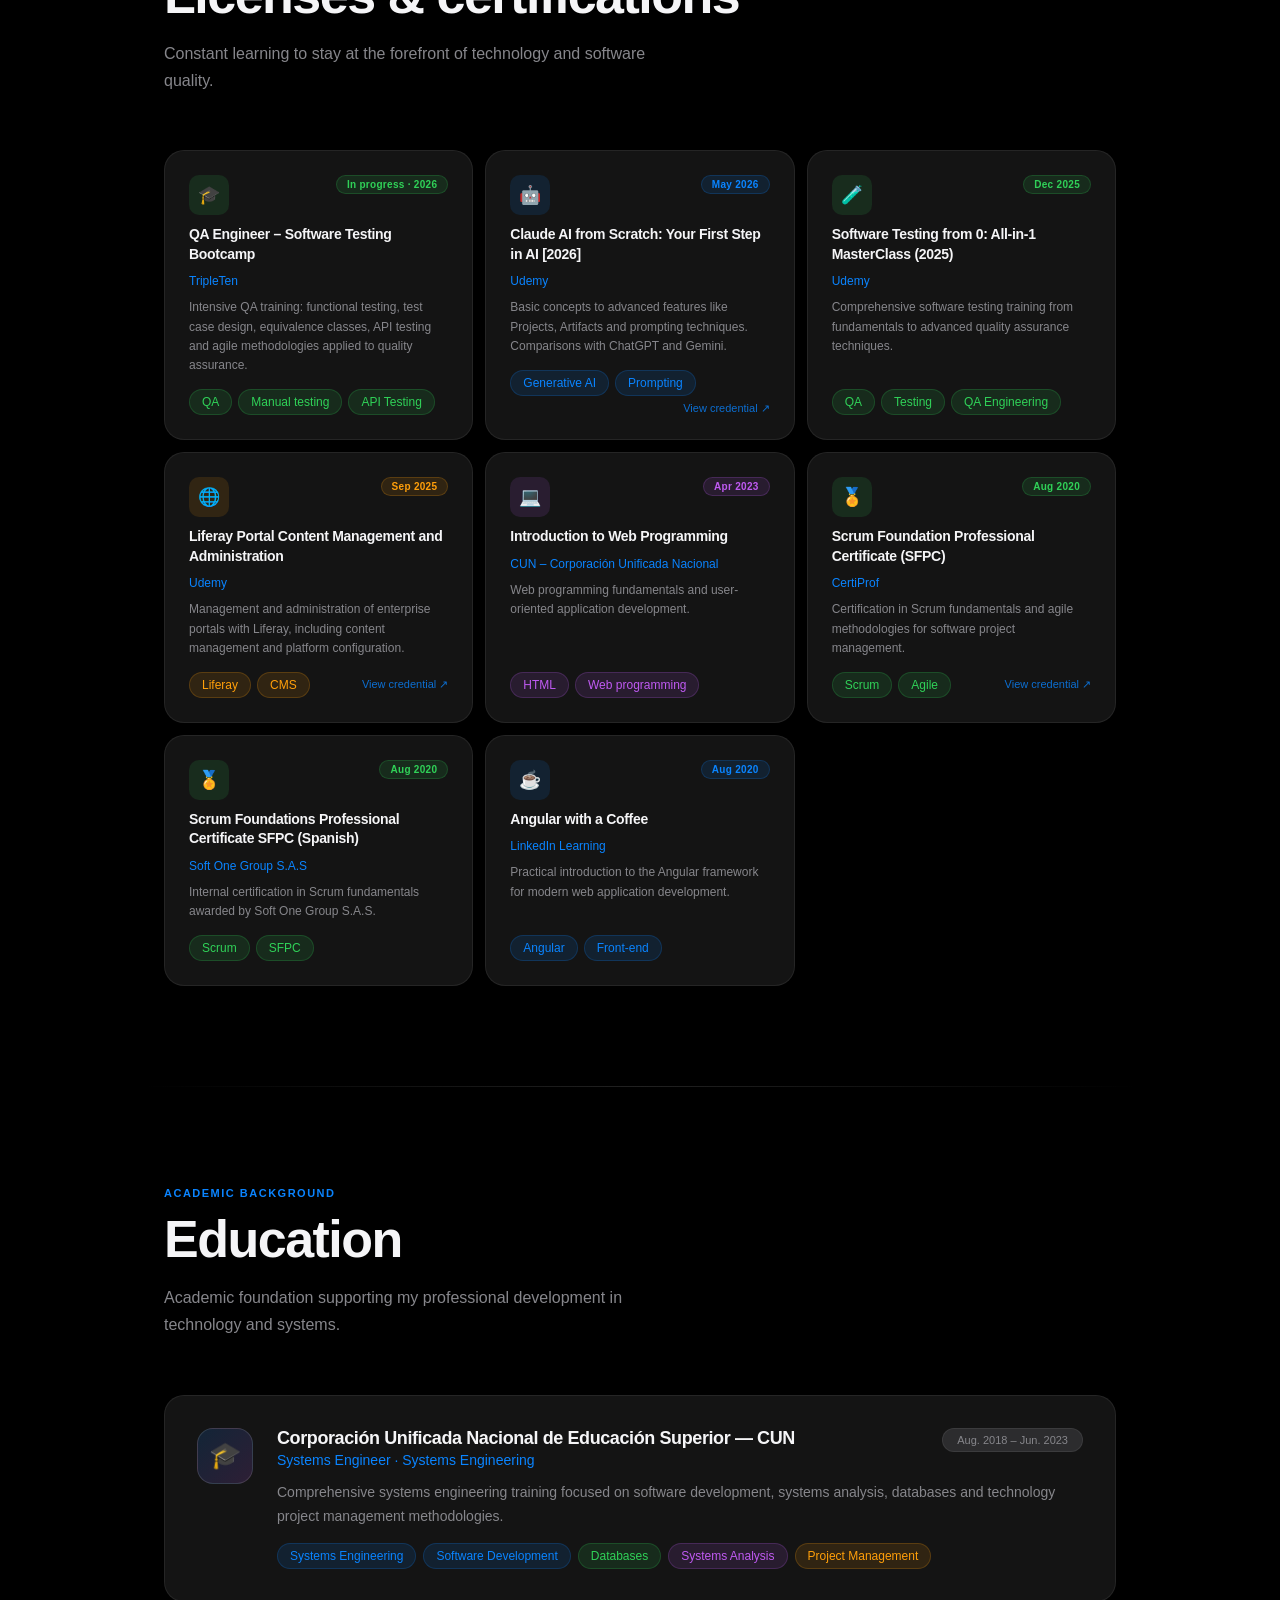
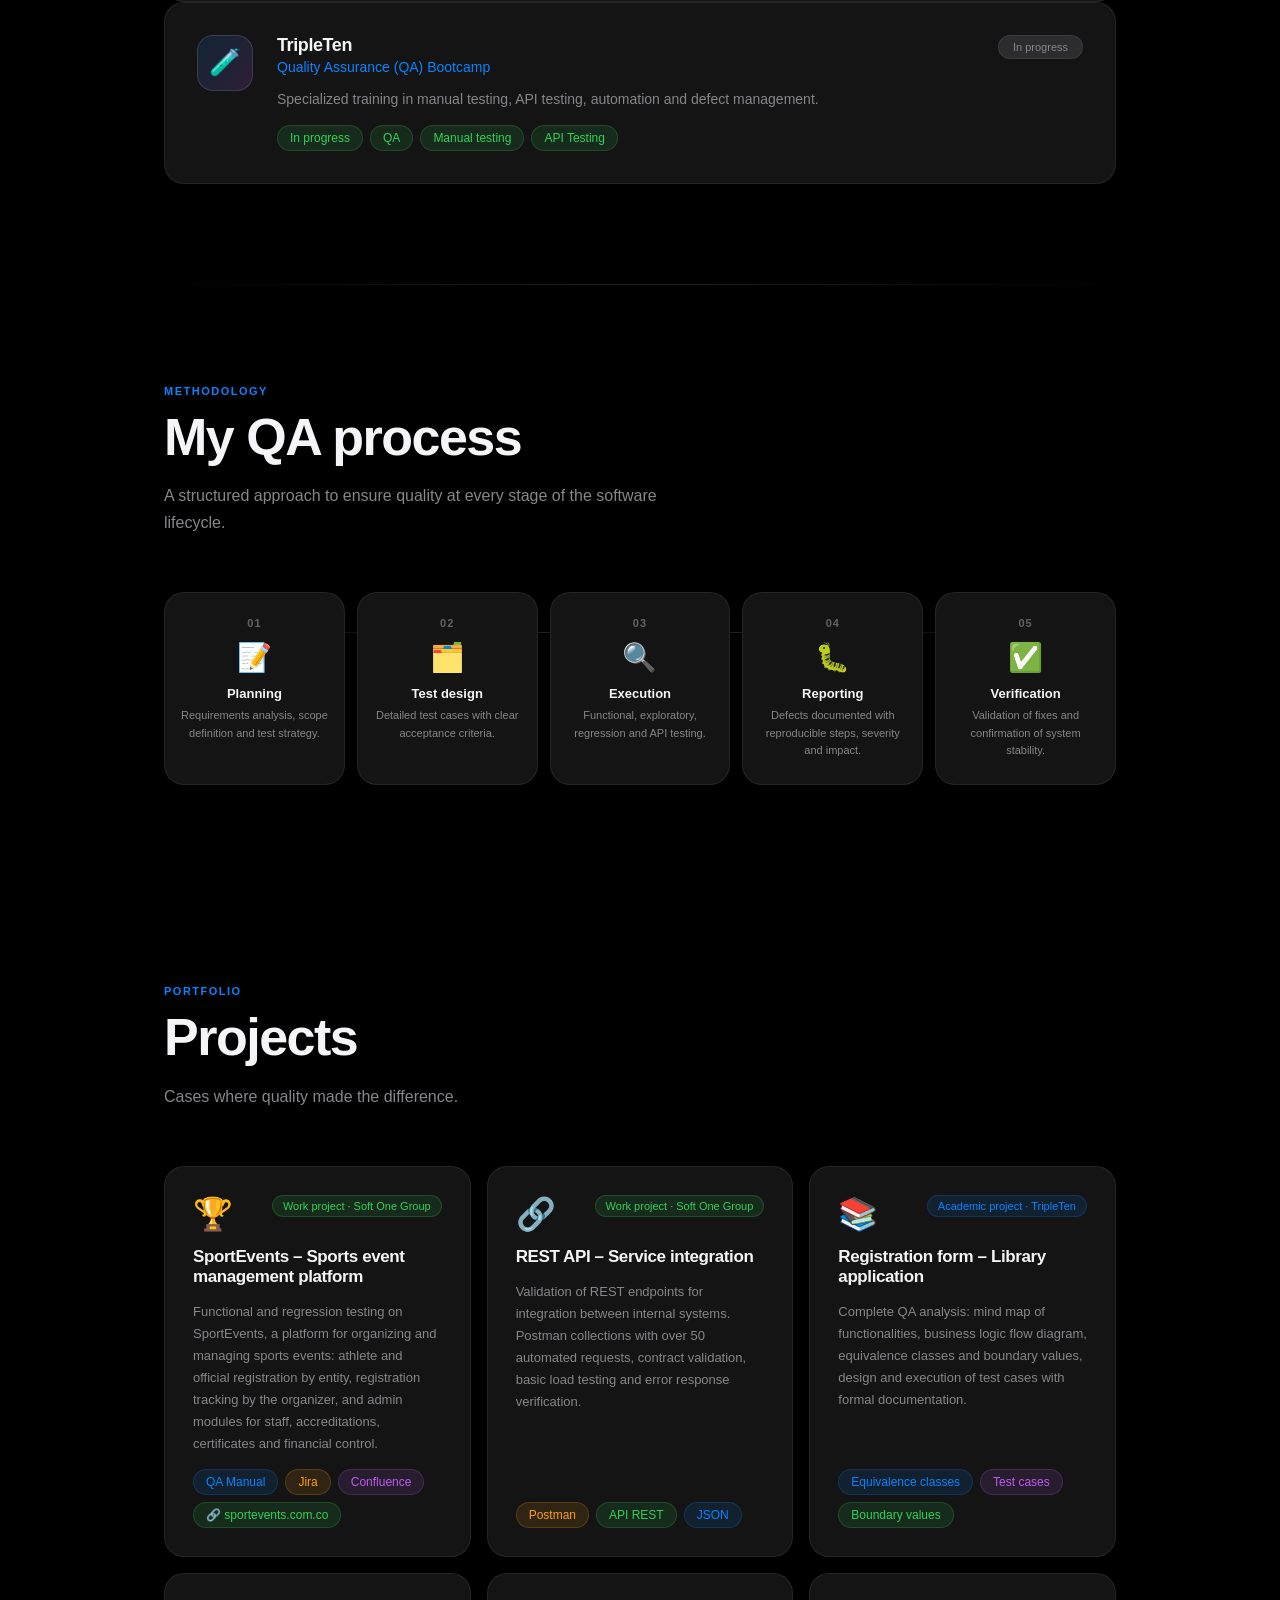
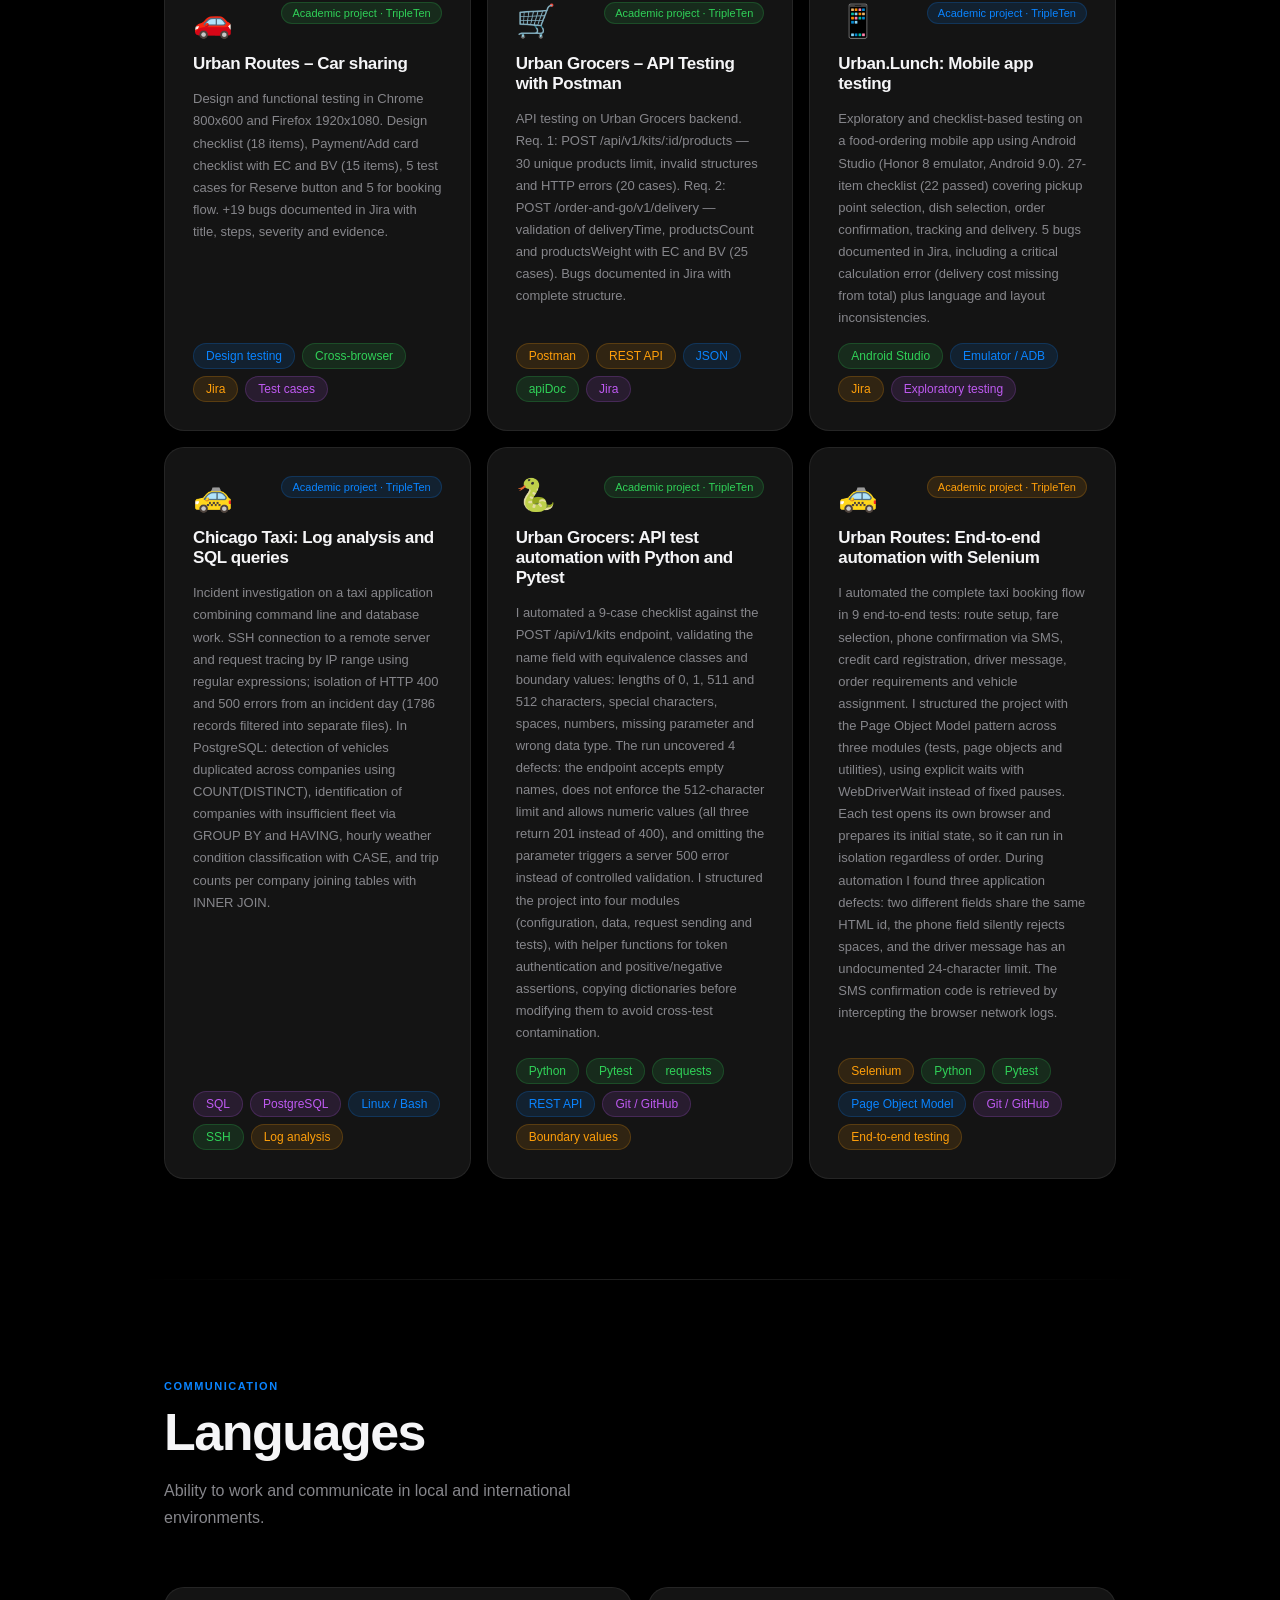
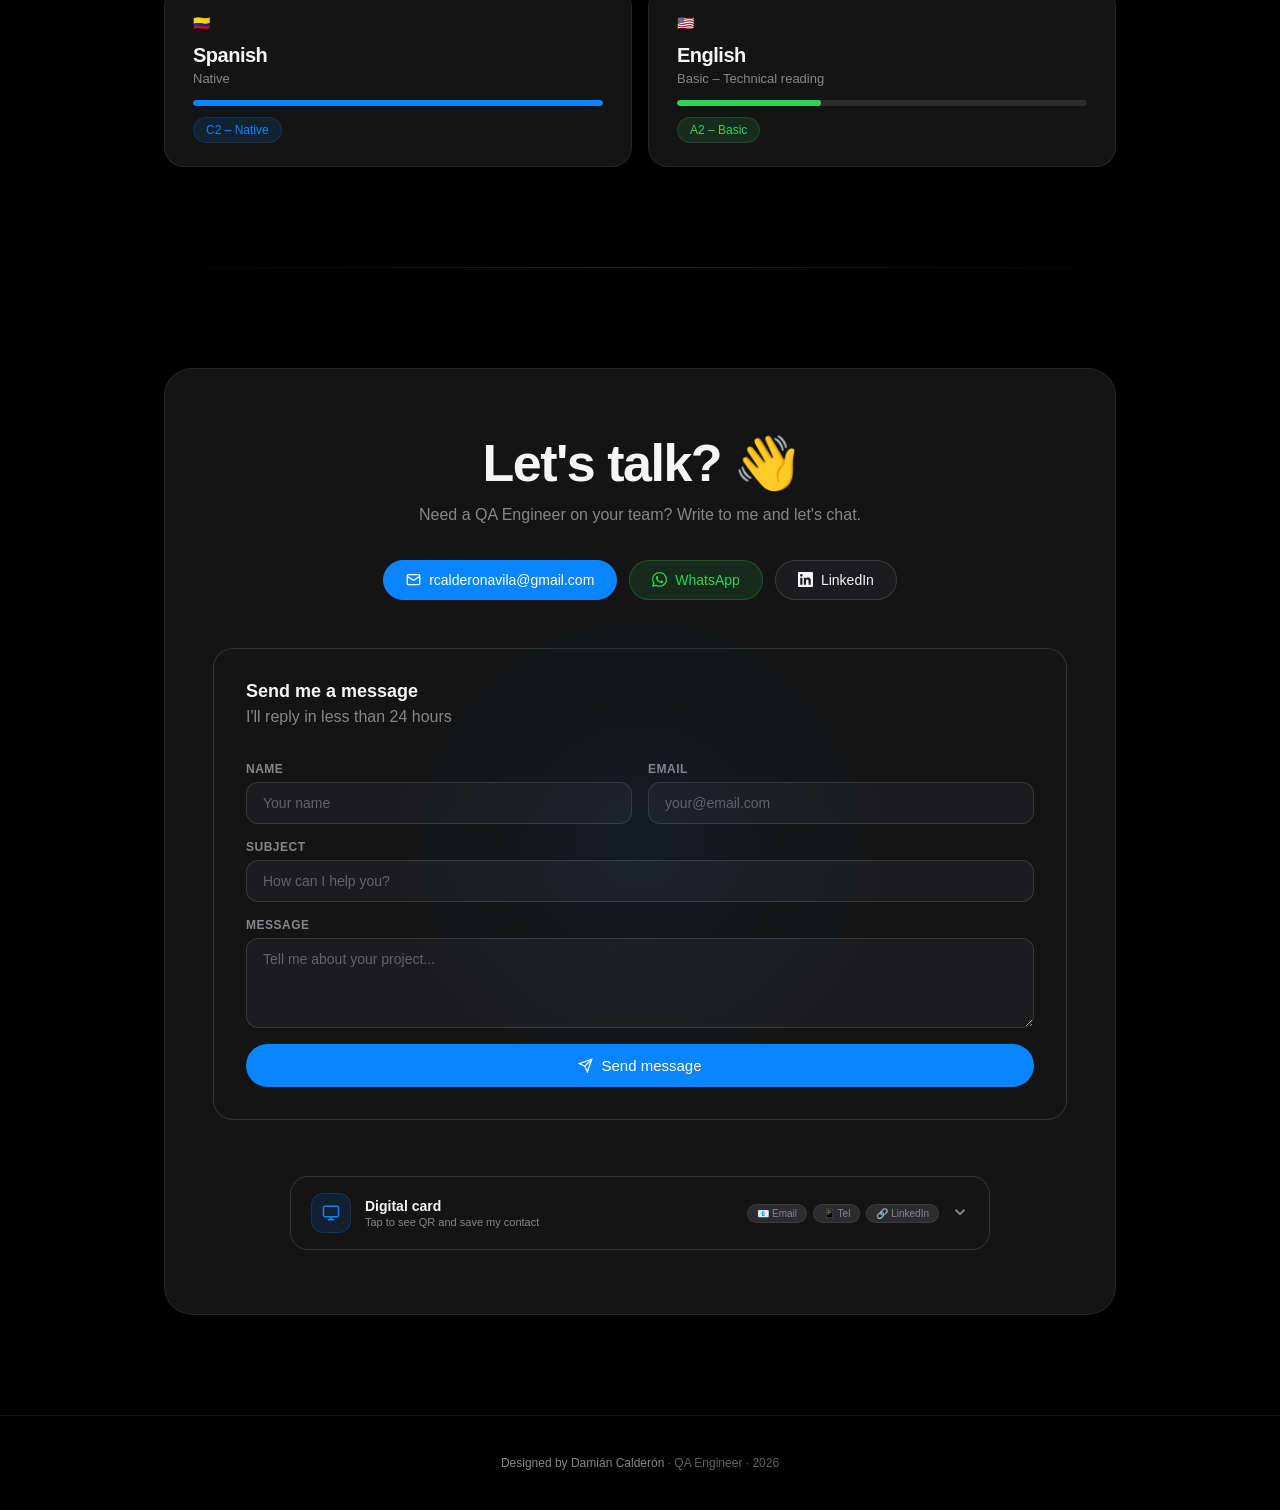
==== commit 9e9bb75a: "Sincronizar todo-en-uno: proyecto Sprint 9 y contadores" ====
--- a/portafolio_damian_todo_en_uno.html
+++ b/portafolio_damian_todo_en_uno.html
@@ -1125,6 +1125,19 @@
           <span class="pill pill-green" data-es="Aserciones" data-en="Assertions">Aserciones</span>
         </div>
       </div>
+      <div class="bento-card reveal delay-6">
+        <div class="bc-icon bc-icon--orange">🌐</div>
+        <div class="bc-title" data-es="Automatización de interfaz web" data-en="Web UI automation">Automatización de interfaz web</div>
+        <div class="bc-desc" data-es="Pruebas end-to-end sobre navegador con Selenium, aplicando el patrón Page Object Model y esperas explícitas." data-en="End-to-end browser testing with Selenium, applying the Page Object Model pattern and explicit waits.">Pruebas end-to-end sobre navegador con Selenium, aplicando el patrón Page Object Model y esperas explícitas.</div>
+        <div class="skill-pills">
+          <span class="pill pill-orange">Selenium WebDriver</span>
+          <span class="pill pill-orange">Page Object Model</span>
+          <span class="pill pill-orange" data-es="Esperas explícitas" data-en="Explicit waits">Esperas explícitas</span>
+          <span class="pill pill-orange">WebDriverWait</span>
+          <span class="pill pill-orange">XPath / CSS</span>
+          <span class="pill pill-orange" data-es="Pruebas end-to-end" data-en="End-to-end testing">Pruebas end-to-end</span>
+        </div>
+      </div>
     </div>
   </section>
 
@@ -1550,6 +1563,20 @@
           <span class="pill pill-blue">REST API</span>
           <span class="pill pill-purple">Git / GitHub</span>
           <span class="pill pill-orange" data-es="Valores límite" data-en="Boundary values">Valores límite</span>
+        </div>
+      </div>
+
+      <div class="proj-card reveal delay-8">
+        <div class="proj-header"><div class="proj-emoji">🚕</div><span class="pill pill-orange pill-sm" data-es="Proyecto académico · TripleTen" data-en="Academic project · TripleTen">Proyecto académico · TripleTen</span></div>
+        <div class="proj-title" data-es="Urban Routes: Automatización end-to-end con Selenium" data-en="Urban Routes: End-to-end automation with Selenium">Urban Routes: Automatización end-to-end con Selenium</div>
+        <div class="proj-desc" data-es="Automaticé el flujo completo de solicitud de un taxi en 9 pruebas end-to-end: configuración de ruta, selección de tarifa, confirmación de teléfono por SMS, registro de tarjeta de crédito, mensaje al conductor, requisitos del pedido y asignación del vehículo. Estructuré el proyecto con el patrón Page Object Model en tres módulos (pruebas, objetos de página y utilidades) y usé esperas explícitas con WebDriverWait en lugar de pausas fijas. Cada prueba abre su propio navegador y prepara su estado inicial, de modo que puede ejecutarse de forma aislada sin depender del orden. Durante la automatización detecté tres defectos de la aplicación: dos campos distintos comparten el mismo identificador HTML, el campo de teléfono rechaza espacios sin informarlo y el mensaje al conductor tiene un límite de 24 caracteres no documentado. El código de confirmación del SMS se obtiene interceptando los logs de red del navegador." data-en="I automated the complete taxi booking flow in 9 end-to-end tests: route setup, fare selection, phone confirmation via SMS, credit card registration, driver message, order requirements and vehicle assignment. I structured the project with the Page Object Model pattern across three modules (tests, page objects and utilities), using explicit waits with WebDriverWait instead of fixed pauses. Each test opens its own browser and prepares its initial state, so it can run in isolation regardless of order. During automation I found three application defects: two different fields share the same HTML id, the phone field silently rejects spaces, and the driver message has an undocumented 24-character limit. The SMS confirmation code is retrieved by intercepting the browser network logs.">Automaticé el flujo completo de solicitud de un taxi en 9 pruebas end-to-end: configuración de ruta, selección de tarifa, confirmación de teléfono por SMS, registro de tarjeta de crédito, mensaje al conductor, requisitos del pedido y asignación del vehículo. Estructuré el proyecto con el patrón Page Object Model en tres módulos (pruebas, objetos de página y utilidades) y usé esperas explícitas con WebDriverWait en lugar de pausas fijas. Cada prueba abre su propio navegador y prepara su estado inicial, de modo que puede ejecutarse de forma aislada sin depender del orden. Durante la automatización detecté tres defectos de la aplicación: dos campos distintos comparten el mismo identificador HTML, el campo de teléfono rechaza espacios sin informarlo y el mensaje al conductor tiene un límite de 24 caracteres no documentado. El código de confirmación del SMS se obtiene interceptando los logs de red del navegador.</div>
+        <div class="proj-footer">
+          <span class="pill pill-orange">Selenium</span>
+          <span class="pill pill-green">Python</span>
+          <span class="pill pill-green">Pytest</span>
+          <span class="pill pill-blue">Page Object Model</span>
+          <span class="pill pill-purple">Git / GitHub</span>
+          <span class="pill pill-orange" data-es="Pruebas end-to-end" data-en="End-to-end testing">Pruebas end-to-end</span>
         </div>
       </div>
 
@@ -1772,8 +1799,8 @@
 const statsObs = new IntersectionObserver(entries => {
   if (entries[0].isIntersecting) {
     animateCounter(document.getElementById('s1'), 150, '+');
-    animateCounter(document.getElementById('s2'), 174, '+');
-    animateCounter(document.getElementById('s3'), 8,  '+');
+    animateCounter(document.getElementById('s2'), 183, '+');
+    animateCounter(document.getElementById('s3'), 9,  '+');
     animateCounter(document.getElementById('s4'), 3,   '+');
     statsObs.disconnect();
   }
